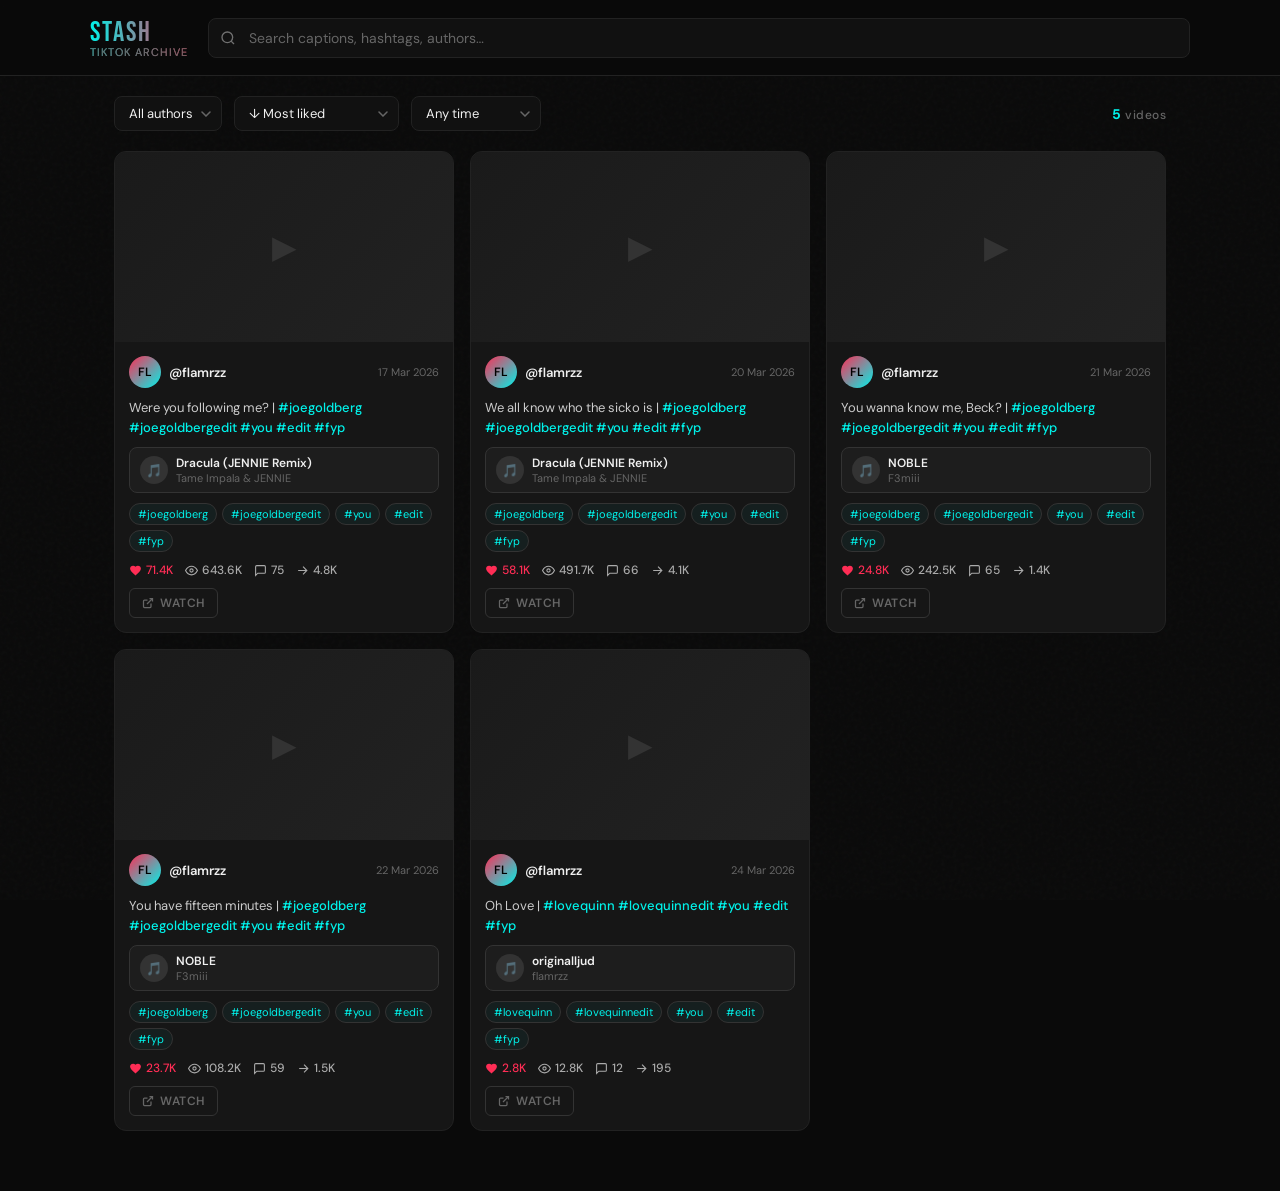
==== ui/search.html @ a766b9f7 "Update search.html" ====
<!DOCTYPE html>
<html lang="en">
<head>
<meta charset="UTF-8">
<meta name="viewport" content="width=device-width, initial-scale=1.0">
<title>TikTok Stash</title>
<link rel="preconnect" href="https://fonts.googleapis.com">
<link href="https://fonts.googleapis.com/css2?family=Bebas+Neue&family=DM+Sans:wght@300;400;500;600&display=swap" rel="stylesheet">
<style>
:root {
  --bg: #0a0a0a;
  --surface: #111111;
  --card: #161616;
  --border: #222222;
  --pink: #ff2d55;
  --cyan: #00f2ea;
  --text: #f0f0f0;
  --muted: #666;
  --dim: #333;
}

* { box-sizing: border-box; margin: 0; padding: 0; }

body {
  background: var(--bg);
  color: var(--text);
  font-family: 'DM Sans', sans-serif;
  min-height: 100vh;
  overflow-x: hidden;
}

body::before {
  content: '';
  position: fixed;
  inset: 0;
  background-image: url("data:image/svg+xml,%3Csvg viewBox='0 0 256 256' xmlns='http://www.w3.org/2000/svg'%3E%3Cfilter id='noise'%3E%3CfeTurbulence type='fractalNoise' baseFrequency='0.9' numOctaves='4' stitchTiles='stitch'/%3E%3C/filter%3E%3Crect width='100%25' height='100%25' filter='url(%23noise)' opacity='0.04'/%3E%3C/svg%3E");
  pointer-events: none;
  z-index: 0;
  opacity: 0.6;
}

.header {
  position: sticky;
  top: 0;
  z-index: 100;
  background: rgba(10,10,10,0.92);
  backdrop-filter: blur(16px);
  border-bottom: 1px solid var(--border);
  padding: 16px 24px;
}

.header-inner {
  max-width: 1100px;
  margin: 0 auto;
  display: flex;
  align-items: center;
  gap: 20px;
  flex-wrap: wrap;
}

.logo {
  font-family: 'Bebas Neue', sans-serif;
  font-size: 28px;
  letter-spacing: 2px;
  background: linear-gradient(90deg, var(--cyan), var(--pink));
  -webkit-background-clip: text;
  -webkit-text-fill-color: transparent;
  background-clip: text;
  flex-shrink: 0;
  user-select: none;
}

.logo span {
  color: var(--muted);
  font-family: 'DM Sans', sans-serif;
  font-size: 11px;
  font-weight: 400;
  letter-spacing: 1px;
  -webkit-text-fill-color: var(--muted);
  display: block;
  margin-top: -4px;
  text-transform: uppercase;
}

.search-bar {
  flex: 1;
  min-width: 200px;
  position: relative;
}

.search-bar input {
  width: 100%;
  background: var(--surface);
  border: 1px solid var(--border);
  border-radius: 8px;
  padding: 10px 16px 10px 40px;
  color: var(--text);
  font-family: 'DM Sans', sans-serif;
  font-size: 14px;
  outline: none;
  transition: border-color 0.2s;
}

.search-bar input:focus { border-color: var(--pink); }
.search-bar input::placeholder { color: var(--muted); }

.search-bar svg {
  position: absolute;
  left: 12px;
  top: 50%;
  transform: translateY(-50%);
  opacity: 0.4;
  pointer-events: none;
}

.controls {
  max-width: 1100px;
  margin: 20px auto;
  padding: 0 24px;
  display: flex;
  gap: 12px;
  flex-wrap: wrap;
  align-items: center;
  position: relative;
  z-index: 1;
}

select {
  background: var(--surface);
  border: 1px solid var(--border);
  border-radius: 8px;
  padding: 8px 28px 8px 14px;
  color: var(--text);
  font-family: 'DM Sans', sans-serif;
  font-size: 13px;
  outline: none;
  cursor: pointer;
  transition: border-color 0.2s;
  appearance: none;
  background-image: url("data:image/svg+xml,%3Csvg xmlns='http://www.w3.org/2000/svg' width='10' height='6' viewBox='0 0 10 6'%3E%3Cpath d='M1 1l4 4 4-4' stroke='%23666' stroke-width='1.5' fill='none' stroke-linecap='round'/%3E%3C/svg%3E");
  background-repeat: no-repeat;
  background-position: right 10px center;
}

select:focus { border-color: var(--cyan); }

.results-meta {
  margin-left: auto;
  font-size: 12px;
  color: var(--muted);
  font-weight: 500;
  letter-spacing: 0.5px;
}

.results-meta strong {
  color: var(--cyan);
  font-size: 14px;
}

.grid {
  max-width: 1100px;
  margin: 0 auto;
  padding: 0 24px 60px;
  display: grid;
  grid-template-columns: repeat(auto-fill, minmax(300px, 1fr));
  gap: 16px;
  position: relative;
  z-index: 1;
}

.card {
  background: var(--card);
  border: 1px solid var(--border);
  border-radius: 12px;
  overflow: hidden;
  display: flex;
  flex-direction: column;
  transition: border-color 0.2s, transform 0.2s;
  animation: fadeUp 0.3s ease both;
  position: relative;
}

.card::before {
  content: '';
  position: absolute;
  top: 0; left: 0; right: 0;
  height: 2px;
  background: linear-gradient(90deg, var(--pink), var(--cyan));
  opacity: 0;
  transition: opacity 0.2s;
  z-index: 2;
}

.card:hover { border-color: #333; transform: translateY(-2px); }
.card:hover::before { opacity: 1; }

@keyframes fadeUp {
  from { opacity: 0; transform: translateY(12px); }
  to   { opacity: 1; transform: translateY(0); }
}

.card-thumb {
  width: 100%;
  aspect-ratio: 16/9;
  object-fit: cover;
  background: #1a1a1a;
  display: block;
}

.card-thumb-placeholder {
  width: 100%;
  aspect-ratio: 16/9;
  background: linear-gradient(135deg, #1a1a1a, #222);
  display: flex;
  align-items: center;
  justify-content: center;
  font-size: 32px;
  color: var(--dim);
}

.card-body {
  padding: 14px;
  display: flex;
  flex-direction: column;
  gap: 10px;
  flex: 1;
}

.card-author {
  display: flex;
  align-items: center;
  gap: 8px;
}

.avatar-img {
  width: 32px;
  height: 32px;
  border-radius: 50%;
  object-fit: cover;
  flex-shrink: 0;
  border: 1px solid var(--border);
  background: #222;
}

.avatar-initials {
  width: 32px;
  height: 32px;
  border-radius: 50%;
  background: linear-gradient(135deg, var(--pink), var(--cyan));
  display: flex;
  align-items: center;
  justify-content: center;
  font-size: 12px;
  font-weight: 600;
  color: #000;
  flex-shrink: 0;
}

.author-name {
  font-size: 13px;
  font-weight: 600;
  color: var(--text);
  flex: 1;
  min-width: 0;
  white-space: nowrap;
  overflow: hidden;
  text-overflow: ellipsis;
}

.author-name a { color: inherit; text-decoration: none; }
.author-name a:hover { color: var(--cyan); }

.card-date {
  font-size: 11px;
  color: var(--muted);
  flex-shrink: 0;
}

.card-caption {
  font-size: 13px;
  color: #ccc;
  line-height: 1.5;
  display: -webkit-box;
  -webkit-line-clamp: 3;
  -webkit-box-orient: vertical;
  overflow: hidden;
}

.card-caption .hashtag { color: var(--cyan); font-weight: 500; }
.card-caption .mention { color: var(--pink); font-weight: 500; }

.music-row {
  display: flex;
  align-items: center;
  gap: 8px;
  background: rgba(255,255,255,0.03);
  border: 1px solid var(--dim);
  border-radius: 8px;
  padding: 7px 10px;
}

.music-cover {
  width: 28px;
  height: 28px;
  border-radius: 50%;
  object-fit: cover;
  flex-shrink: 0;
  border: 1px solid var(--dim);
  background: #222;
  animation: spin-slow 6s linear infinite;
}

@keyframes spin-slow { to { transform: rotate(360deg); } }

.music-cover-placeholder {
  width: 28px;
  height: 28px;
  border-radius: 50%;
  background: var(--dim);
  display: flex;
  align-items: center;
  justify-content: center;
  font-size: 13px;
  flex-shrink: 0;
}

.music-text { min-width: 0; flex: 1; }

.music-title {
  font-size: 12px;
  font-weight: 600;
  color: var(--text);
  white-space: nowrap;
  overflow: hidden;
  text-overflow: ellipsis;
}

.music-title a { color: inherit; text-decoration: none; }
.music-title a:hover { color: var(--cyan); }

.music-artist {
  font-size: 11px;
  color: var(--muted);
  white-space: nowrap;
  overflow: hidden;
  text-overflow: ellipsis;
}

.chips { display: flex; flex-wrap: wrap; gap: 5px; }

.chip {
  font-size: 11px;
  border: 1px solid var(--dim);
  border-radius: 999px;
  padding: 3px 8px;
  color: var(--cyan);
  background: rgba(0,242,234,0.04);
}

.stats { display: flex; gap: 12px; flex-wrap: wrap; }

.stat {
  display: flex;
  align-items: center;
  gap: 4px;
  font-size: 12px;
  font-weight: 500;
  color: var(--muted);
}

.stat svg { flex-shrink: 0; }
.stat.likes { color: var(--pink); }
.stat.views { color: #aaa; }
.stat.comments { color: #aaa; }
.stat.shares { color: #aaa; }

.card-link {
  display: inline-flex;
  align-items: center;
  gap: 6px;
  font-size: 12px;
  font-weight: 600;
  color: var(--muted);
  text-decoration: none;
  letter-spacing: 0.5px;
  text-transform: uppercase;
  border: 1px solid var(--dim);
  padding: 6px 12px;
  border-radius: 6px;
  transition: all 0.2s;
  align-self: flex-start;
}

.card-link:hover {
  color: var(--pink);
  border-color: var(--pink);
  background: rgba(255,45,85,0.06);
}

.empty {
  grid-column: 1/-1;
  text-align: center;
  padding: 80px 20px;
  color: var(--muted);
}

.empty .icon { font-size: 48px; margin-bottom: 16px; }
.empty h3 { font-size: 18px; font-weight: 500; margin-bottom: 6px; color: #555; }
.empty p { font-size: 13px; }

.loading { grid-column: 1/-1; text-align: center; padding: 80px 20px; }

.spinner {
  width: 36px; height: 36px;
  border: 2px solid var(--border);
  border-top-color: var(--pink);
  border-radius: 50%;
  animation: spin 0.8s linear infinite;
  margin: 0 auto 16px;
}

@keyframes spin { to { transform: rotate(360deg); } }

.error-banner {
  max-width: 1100px;
  margin: 20px auto;
  padding: 0 24px;
  position: relative;
  z-index: 1;
}

.error-box {
  background: rgba(255,45,85,0.08);
  border: 1px solid rgba(255,45,85,0.25);
  border-radius: 10px;
  padding: 16px 20px;
  font-size: 13px;
  color: #ff7096;
  line-height: 1.6;
}

.error-box code {
  background: rgba(255,255,255,0.06);
  padding: 2px 6px;
  border-radius: 4px;
  font-family: monospace;
  font-size: 12px;
}
</style>
</head>
<body>

<header class="header">
  <div class="header-inner">
    <div class="logo">
      STASH
      <span>TikTok Archive</span>
    </div>
    <div class="search-bar">
      <svg width="16" height="16" fill="none" stroke="white" stroke-width="2" viewBox="0 0 24 24">
        <circle cx="11" cy="11" r="8"/><path d="M21 21l-4.35-4.35"/>
      </svg>
      <input type="text" id="searchInput" placeholder="Search captions, hashtags, authors…" autocomplete="off">
    </div>
  </div>
</header>

<div class="controls">
  <select id="authorFilter">
    <option value="">All authors</option>
  </select>
  <select id="sortSelect">
    <option value="likes">↓ Most liked</option>
    <option value="views">↓ Most viewed</option>
    <option value="comments">↓ Most commented</option>
    <option value="shares">↓ Most shared</option>
    <option value="date_desc">↓ Newest first</option>
    <option value="date_asc">↑ Oldest first</option>
  </select>
  <select id="dateFilter">
    <option value="">Any time</option>
    <option value="7">Last 7 days</option>
    <option value="30">Last 30 days</option>
    <option value="90">Last 3 months</option>
    <option value="365">Last year</option>
  </select>
  <div class="results-meta" id="resultsMeta"></div>
</div>

<div id="errorBanner" class="error-banner" style="display:none">
  <div class="error-box" id="errorBox"></div>
</div>

<div class="grid" id="grid">
  <div class="loading">
    <div class="spinner"></div>
    <div style="color:var(--muted);font-size:13px;">Loading archive…</div>
  </div>
</div>

<script>
let allItems = [];

function esc(s) {
  return String(s ?? '')
    .replace(/&/g,'&amp;').replace(/</g,'&lt;')
    .replace(/>/g,'&gt;').replace(/"/g,'&quot;').replace(/'/g,'&#39;');
}

function escRe(s) {
  return String(s ?? '').replace(/[.*+?^${}()|[\]\\]/g,'\\$&');
}

function fmt(n) {
  n = Number(n);
  if (!n || isNaN(n)) return '0';
  if (n >= 1_000_000) return (n/1_000_000).toFixed(1)+'M';
  if (n >= 1_000)     return (n/1_000).toFixed(1)+'K';
  return String(n);
}

function initials(name) {
  return String(name ?? '?').slice(0,2).toUpperCase();
}

function fmtDate(iso) {
  if (!iso) return '';
  try { return new Date(iso).toLocaleDateString('en-GB',{day:'numeric',month:'short',year:'numeric'}); }
  catch { return ''; }
}

function styleCaption(text, query) {
  if (!text) return '';
  let s = esc(text);
  s = s.replace(/#(\w+)/g,'<span class="hashtag">#$1</span>');
  s = s.replace(/@(\w+)/g,'<span class="mention">@$1</span>');
  if (query) {
    const re = new RegExp(`(${escRe(query)})`,'gi');
    s = s.replace(re,'<mark style="background:rgba(255,45,85,0.3);color:#fff;border-radius:2px;padding:0 1px">$1</mark>');
  }
  return s;
}

function renderCard(item, query) {
  /* — read all fields from search_index.json — */
  const author        = item.author        || 'Unknown';
  const authorProfile = item.author_profile || ('https://tiktok.com/@' + encodeURIComponent(author));
  const authorAvatar  = item.author_avatar  || '';
  const caption       = item.caption        || '';
  const url           = item.url            || '#';
  const dateStr       = fmtDate(item.created_at);

  const likes    = Number(item.likes)    || 0;
  const views    = Number(item.views)    || 0;
  const comments = Number(item.comments) || 0;
  const shares   = Number(item.shares)   || 0;

  const musicName   = item.music_name   || '';
  const musicAuthor = item.music_author || '';
  const musicUrl    = item.music_url    || '';
  const musicCover  = item.music_cover  || '';
  const videoCover  = item.video_cover_url || '';

  const hashtags = Array.isArray(item.hashtags) ? item.hashtags : [];

  /* thumbnail */
  const thumbHtml = videoCover
    ? `<img class="card-thumb" src="${esc(videoCover)}" alt="" loading="lazy"
           onerror="this.style.display='none';this.nextElementSibling.style.display='flex'">`
    : '';
  const placeholderStyle = videoCover ? 'display:none' : 'display:flex';
  const thumbPlaceholder = `<div class="card-thumb-placeholder" style="${placeholderStyle}">▶</div>`;

  /* avatar */
  const avatarHtml = authorAvatar
    ? `<img class="avatar-img" src="${esc(authorAvatar)}" alt="${esc(author)}" loading="lazy"
           onerror="this.style.display='none';this.insertAdjacentHTML('afterend','<div class=\\'avatar-initials\\'>${esc(initials(author))}</div>')">`
    : `<div class="avatar-initials">${esc(initials(author))}</div>`;

  /* music */
  let musicHtml = '';
  if (musicName || musicAuthor) {
    const coverHtml = musicCover
      ? `<img class="music-cover" src="${esc(musicCover)}" alt="" loading="lazy"
             onerror="this.outerHTML='<div class=\\'music-cover-placeholder\\'>🎵</div>'">`
      : `<div class="music-cover-placeholder">🎵</div>`;
    const titleHtml = musicUrl
      ? `<a href="${esc(musicUrl)}" target="_blank" rel="noopener">${esc(musicName||'Sound')}</a>`
      : esc(musicName || 'Sound');
    musicHtml = `
      <div class="music-row">
        ${coverHtml}
        <div class="music-text">
          <div class="music-title">${titleHtml}</div>
          <div class="music-artist">${esc(musicAuthor)}</div>
        </div>
      </div>`;
  }

  /* chips */
  const chipsHtml = hashtags.length
    ? `<div class="chips">${hashtags.map(t=>`<span class="chip">#${esc(String(t).replace(/^#/,''))}</span>`).join('')}</div>`
    : '';

  /* watch */
  const watchHtml = url !== '#'
    ? `<a class="card-link" href="${esc(url)}" target="_blank" rel="noopener">
        <svg width="12" height="12" viewBox="0 0 24 24" fill="none" stroke="currentColor" stroke-width="2.5">
          <path d="M18 13v6a2 2 0 01-2 2H5a2 2 0 01-2-2V8a2 2 0 012-2h6"/>
          <polyline points="15 3 21 3 21 9"/><line x1="10" y1="14" x2="21" y2="3"/>
        </svg>Watch</a>`
    : '';

  return `
<div class="card">
  ${thumbHtml}${thumbPlaceholder}
  <div class="card-body">
    <div class="card-author">
      ${avatarHtml}
      <div class="author-name">
        <a href="${esc(authorProfile)}" target="_blank" rel="noopener">@${esc(author)}</a>
      </div>
      <div class="card-date">${dateStr}</div>
    </div>
    <div class="card-caption">${styleCaption(caption, query)}</div>
    ${musicHtml}
    ${chipsHtml}
    <div class="stats">
      <div class="stat likes">
        <svg width="13" height="13" viewBox="0 0 24 24" fill="currentColor">
          <path d="M12 21.35l-1.45-1.32C5.4 15.36 2 12.28 2 8.5 2 5.42 4.42 3 7.5 3c1.74 0 3.41.81 4.5 2.09C13.09 3.81 14.76 3 16.5 3 19.58 3 22 5.42 22 8.5c0 3.78-3.4 6.86-8.55 11.54L12 21.35z"/>
        </svg>${fmt(likes)}
      </div>
      <div class="stat views">
        <svg width="13" height="13" viewBox="0 0 24 24" fill="none" stroke="currentColor" stroke-width="2">
          <path d="M1 12s4-8 11-8 11 8 11 8-4 8-11 8-11-8-11-8z"/><circle cx="12" cy="12" r="3"/>
        </svg>${fmt(views)}
      </div>
      <div class="stat comments">
        <svg width="13" height="13" viewBox="0 0 24 24" fill="none" stroke="currentColor" stroke-width="2">
          <path d="M21 15a2 2 0 01-2 2H7l-4 4V5a2 2 0 012-2h14a2 2 0 012 2z"/>
        </svg>${fmt(comments)}
      </div>
      <div class="stat shares">
        <svg width="13" height="13" viewBox="0 0 24 24" fill="none" stroke="currentColor" stroke-width="2">
          <path d="M4 12h16"/><path d="M13 5l7 7-7 7"/>
        </svg>${fmt(shares)}
      </div>
    </div>
    ${watchHtml}
  </div>
</div>`;
}

function render() {
  const query  = document.getElementById('searchInput').value.trim().toLowerCase();
  const author = document.getElementById('authorFilter').value;
  const sort   = document.getElementById('sortSelect').value;
  const days   = parseInt(document.getElementById('dateFilter').value) || 0;

  let items = [...allItems];
  if (query)  items = items.filter(i => (i.search_text||'').includes(query));
  if (author) items = items.filter(i => i.author === author);
  if (days) {
    const cutoff = Date.now() - days * 86400000;
    items = items.filter(i => i.created_at && new Date(i.created_at).getTime() >= cutoff);
  }

  items.sort((a,b) => {
    if (sort === 'date_desc') return new Date(b.created_at||0) - new Date(a.created_at||0);
    if (sort === 'date_asc')  return new Date(a.created_at||0) - new Date(b.created_at||0);
    return (Number(b[sort])||0) - (Number(a[sort])||0);
  });

  document.getElementById('resultsMeta').innerHTML =
    `<strong>${items.length}</strong> video${items.length!==1?'s':''}`;

  const grid = document.getElementById('grid');
  if (!items.length) {
    grid.innerHTML = `<div class="empty"><div class="icon">🔍</div><h3>No results</h3><p>Try a different search or filter</p></div>`;
    return;
  }
  grid.innerHTML = items.map((item,i) =>
    renderCard(item,query).replace('class="card"',
      `class="card" style="animation-delay:${Math.min(i*30,300)}ms"`)
  ).join('');
}

function populateAuthors() {
  const authors = [...new Set(allItems.map(i=>i.author).filter(Boolean))].sort();
  const sel = document.getElementById('authorFilter');
  authors.forEach(a => {
    const o = document.createElement('option');
    o.value = a; o.textContent = '@'+a; sel.appendChild(o);
  });
}

async function loadData() {
  try {
    const res = await fetch('../archive/search/search_index.json');
    if (!res.ok) throw new Error(`HTTP ${res.status}`);
    const data = await res.json();
    if (!Array.isArray(data)) throw new Error('Not an array');
    allItems = data;
    populateAuthors();
    render();
  } catch(err) {
    document.getElementById('errorBanner').style.display = 'block';
    document.getElementById('errorBox').innerHTML =
      `<strong>⚠ Could not load archive</strong><br><br>${esc(err.message)}<br><br>
       Make sure <code>archive/search/search_index.json</code> is committed to the repo.`;
    document.getElementById('grid').innerHTML = '';
  }
}

document.getElementById('searchInput').addEventListener('input', render);
document.getElementById('authorFilter').addEventListener('change', render);
document.getElementById('sortSelect').addEventListener('change', render);
document.getElementById('dateFilter').addEventListener('change', render);

loadData();
</script>
</body>
</html>
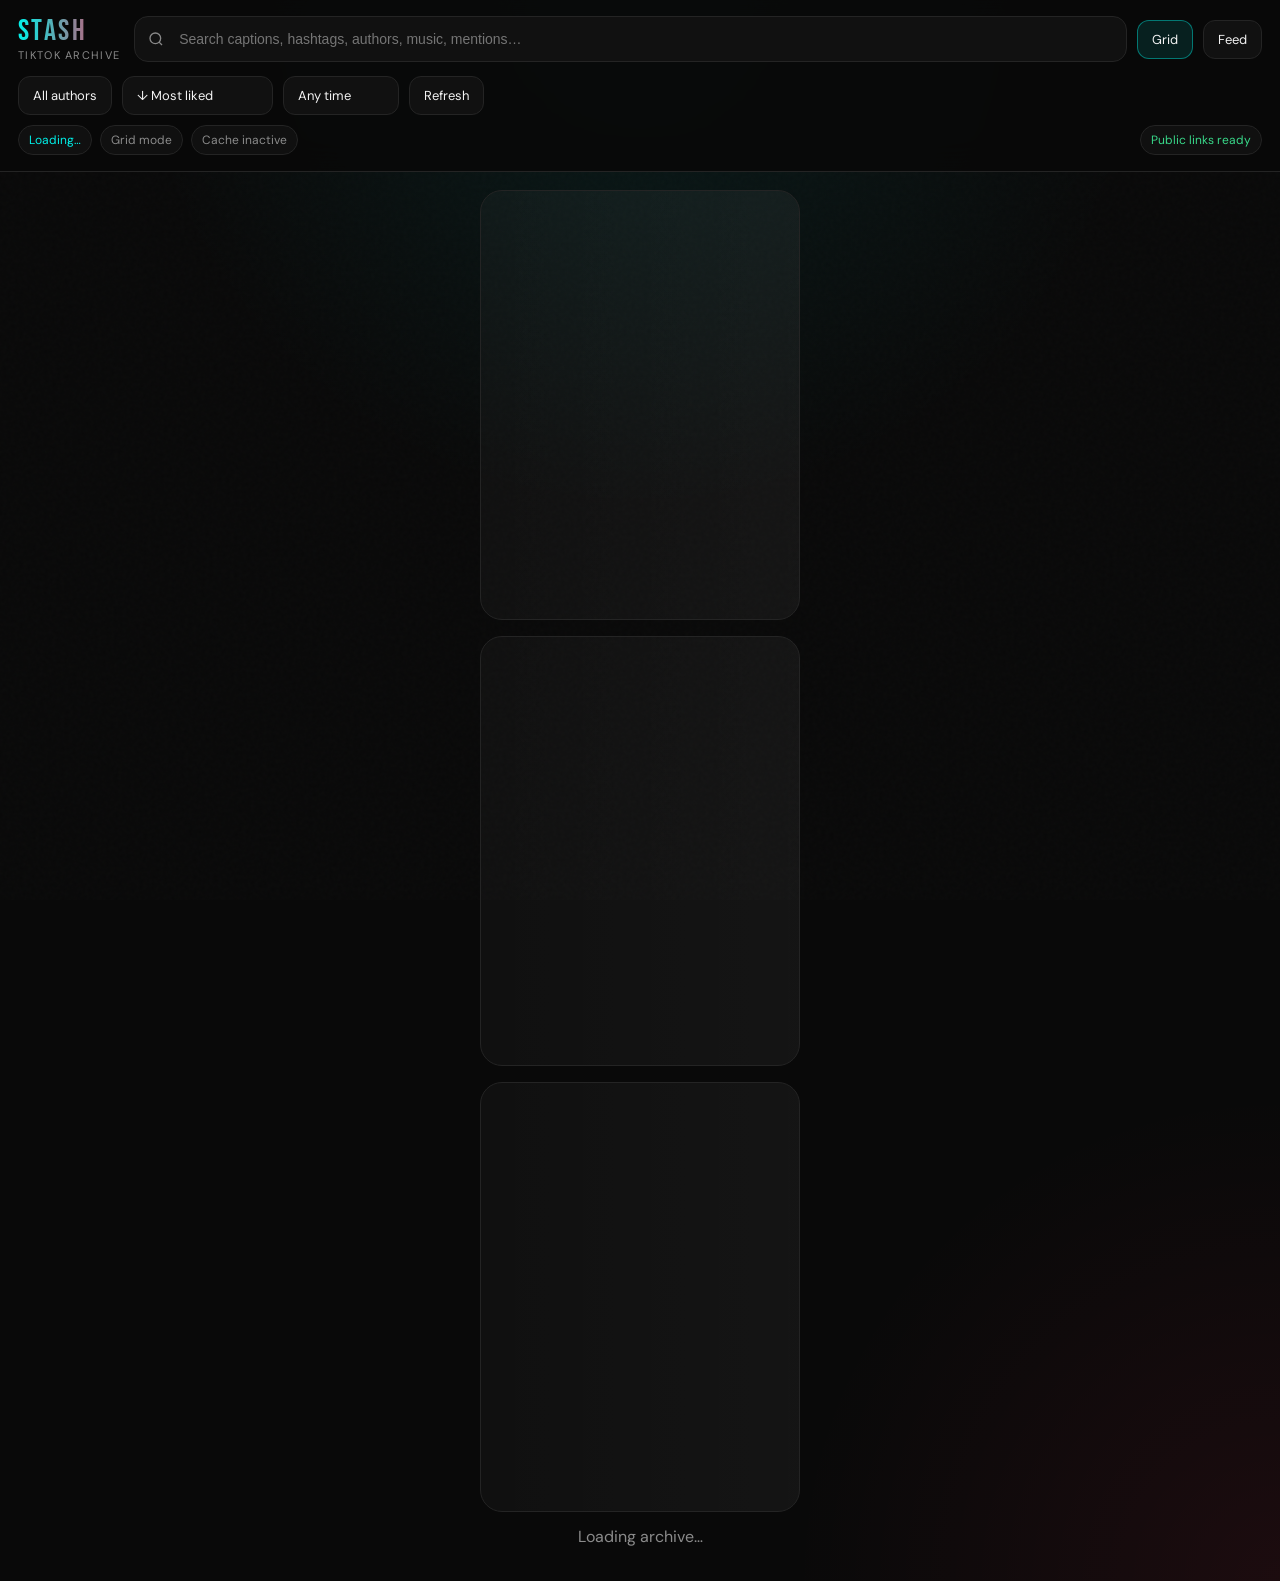
==== commit cfbca8bc: "Update search.html" ====
--- a/ui/search.html
+++ b/ui/search.html
@@ -5,720 +5,823 @@
 <meta name="viewport" content="width=device-width, initial-scale=1.0">
 <title>TikTok Stash</title>
 <link rel="preconnect" href="https://fonts.googleapis.com">
-<link href="https://fonts.googleapis.com/css2?family=Bebas+Neue&family=DM+Sans:wght@300;400;500;600&display=swap" rel="stylesheet">
+<link href="https://fonts.googleapis.com/css2?family=Bebas+Neue&family=DM+Sans:wght@300;400;500;600;700&display=swap" rel="stylesheet">
 <style>
-:root {
-  --bg: #0a0a0a;
-  --surface: #111111;
-  --card: #161616;
-  --border: #222222;
-  --pink: #ff2d55;
-  --cyan: #00f2ea;
-  --text: #f0f0f0;
-  --muted: #666;
-  --dim: #333;
-}
-
-* { box-sizing: border-box; margin: 0; padding: 0; }
-
-body {
-  background: var(--bg);
-  color: var(--text);
-  font-family: 'DM Sans', sans-serif;
-  min-height: 100vh;
-  overflow-x: hidden;
-}
-
-body::before {
-  content: '';
-  position: fixed;
-  inset: 0;
-  background-image: url("data:image/svg+xml,%3Csvg viewBox='0 0 256 256' xmlns='http://www.w3.org/2000/svg'%3E%3Cfilter id='noise'%3E%3CfeTurbulence type='fractalNoise' baseFrequency='0.9' numOctaves='4' stitchTiles='stitch'/%3E%3C/filter%3E%3Crect width='100%25' height='100%25' filter='url(%23noise)' opacity='0.04'/%3E%3C/svg%3E");
-  pointer-events: none;
-  z-index: 0;
-  opacity: 0.6;
-}
-
-.header {
-  position: sticky;
-  top: 0;
-  z-index: 100;
-  background: rgba(10,10,10,0.92);
-  backdrop-filter: blur(16px);
-  border-bottom: 1px solid var(--border);
-  padding: 16px 24px;
-}
-
-.header-inner {
-  max-width: 1100px;
-  margin: 0 auto;
-  display: flex;
-  align-items: center;
-  gap: 20px;
-  flex-wrap: wrap;
-}
-
-.logo {
-  font-family: 'Bebas Neue', sans-serif;
-  font-size: 28px;
-  letter-spacing: 2px;
-  background: linear-gradient(90deg, var(--cyan), var(--pink));
-  -webkit-background-clip: text;
-  -webkit-text-fill-color: transparent;
-  background-clip: text;
-  flex-shrink: 0;
-  user-select: none;
-}
-
-.logo span {
-  color: var(--muted);
-  font-family: 'DM Sans', sans-serif;
-  font-size: 11px;
-  font-weight: 400;
-  letter-spacing: 1px;
-  -webkit-text-fill-color: var(--muted);
-  display: block;
-  margin-top: -4px;
-  text-transform: uppercase;
-}
-
-.search-bar {
-  flex: 1;
-  min-width: 200px;
-  position: relative;
-}
-
-.search-bar input {
-  width: 100%;
-  background: var(--surface);
-  border: 1px solid var(--border);
-  border-radius: 8px;
-  padding: 10px 16px 10px 40px;
-  color: var(--text);
-  font-family: 'DM Sans', sans-serif;
-  font-size: 14px;
-  outline: none;
-  transition: border-color 0.2s;
-}
-
-.search-bar input:focus { border-color: var(--pink); }
-.search-bar input::placeholder { color: var(--muted); }
-
-.search-bar svg {
-  position: absolute;
-  left: 12px;
-  top: 50%;
-  transform: translateY(-50%);
-  opacity: 0.4;
-  pointer-events: none;
-}
-
-.controls {
-  max-width: 1100px;
-  margin: 20px auto;
-  padding: 0 24px;
-  display: flex;
-  gap: 12px;
-  flex-wrap: wrap;
-  align-items: center;
-  position: relative;
-  z-index: 1;
-}
-
-select {
-  background: var(--surface);
-  border: 1px solid var(--border);
-  border-radius: 8px;
-  padding: 8px 28px 8px 14px;
-  color: var(--text);
-  font-family: 'DM Sans', sans-serif;
-  font-size: 13px;
-  outline: none;
-  cursor: pointer;
-  transition: border-color 0.2s;
-  appearance: none;
-  background-image: url("data:image/svg+xml,%3Csvg xmlns='http://www.w3.org/2000/svg' width='10' height='6' viewBox='0 0 10 6'%3E%3Cpath d='M1 1l4 4 4-4' stroke='%23666' stroke-width='1.5' fill='none' stroke-linecap='round'/%3E%3C/svg%3E");
-  background-repeat: no-repeat;
-  background-position: right 10px center;
-}
-
-select:focus { border-color: var(--cyan); }
-
-.results-meta {
-  margin-left: auto;
-  font-size: 12px;
-  color: var(--muted);
-  font-weight: 500;
-  letter-spacing: 0.5px;
-}
-
-.results-meta strong {
-  color: var(--cyan);
-  font-size: 14px;
-}
-
-.grid {
-  max-width: 1100px;
-  margin: 0 auto;
-  padding: 0 24px 60px;
-  display: grid;
-  grid-template-columns: repeat(auto-fill, minmax(300px, 1fr));
-  gap: 16px;
-  position: relative;
-  z-index: 1;
-}
-
-.card {
-  background: var(--card);
-  border: 1px solid var(--border);
-  border-radius: 12px;
-  overflow: hidden;
-  display: flex;
-  flex-direction: column;
-  transition: border-color 0.2s, transform 0.2s;
-  animation: fadeUp 0.3s ease both;
-  position: relative;
-}
-
-.card::before {
-  content: '';
-  position: absolute;
-  top: 0; left: 0; right: 0;
-  height: 2px;
-  background: linear-gradient(90deg, var(--pink), var(--cyan));
-  opacity: 0;
-  transition: opacity 0.2s;
-  z-index: 2;
-}
-
-.card:hover { border-color: #333; transform: translateY(-2px); }
-.card:hover::before { opacity: 1; }
-
-@keyframes fadeUp {
-  from { opacity: 0; transform: translateY(12px); }
-  to   { opacity: 1; transform: translateY(0); }
-}
-
-.card-thumb {
-  width: 100%;
-  aspect-ratio: 16/9;
-  object-fit: cover;
-  background: #1a1a1a;
-  display: block;
-}
-
-.card-thumb-placeholder {
-  width: 100%;
-  aspect-ratio: 16/9;
-  background: linear-gradient(135deg, #1a1a1a, #222);
-  display: flex;
-  align-items: center;
-  justify-content: center;
-  font-size: 32px;
-  color: var(--dim);
-}
-
-.card-body {
-  padding: 14px;
-  display: flex;
-  flex-direction: column;
-  gap: 10px;
-  flex: 1;
-}
-
-.card-author {
-  display: flex;
-  align-items: center;
-  gap: 8px;
-}
-
-.avatar-img {
-  width: 32px;
-  height: 32px;
-  border-radius: 50%;
-  object-fit: cover;
-  flex-shrink: 0;
-  border: 1px solid var(--border);
-  background: #222;
-}
-
-.avatar-initials {
-  width: 32px;
-  height: 32px;
-  border-radius: 50%;
-  background: linear-gradient(135deg, var(--pink), var(--cyan));
-  display: flex;
-  align-items: center;
-  justify-content: center;
-  font-size: 12px;
-  font-weight: 600;
-  color: #000;
-  flex-shrink: 0;
-}
-
-.author-name {
-  font-size: 13px;
-  font-weight: 600;
-  color: var(--text);
-  flex: 1;
-  min-width: 0;
-  white-space: nowrap;
-  overflow: hidden;
-  text-overflow: ellipsis;
-}
-
-.author-name a { color: inherit; text-decoration: none; }
-.author-name a:hover { color: var(--cyan); }
-
-.card-date {
-  font-size: 11px;
-  color: var(--muted);
-  flex-shrink: 0;
-}
-
-.card-caption {
-  font-size: 13px;
-  color: #ccc;
-  line-height: 1.5;
-  display: -webkit-box;
-  -webkit-line-clamp: 3;
-  -webkit-box-orient: vertical;
-  overflow: hidden;
-}
-
-.card-caption .hashtag { color: var(--cyan); font-weight: 500; }
-.card-caption .mention { color: var(--pink); font-weight: 500; }
-
-.music-row {
-  display: flex;
-  align-items: center;
-  gap: 8px;
-  background: rgba(255,255,255,0.03);
-  border: 1px solid var(--dim);
-  border-radius: 8px;
-  padding: 7px 10px;
-}
-
-.music-cover {
-  width: 28px;
-  height: 28px;
-  border-radius: 50%;
-  object-fit: cover;
-  flex-shrink: 0;
-  border: 1px solid var(--dim);
-  background: #222;
-  animation: spin-slow 6s linear infinite;
-}
-
-@keyframes spin-slow { to { transform: rotate(360deg); } }
-
-.music-cover-placeholder {
-  width: 28px;
-  height: 28px;
-  border-radius: 50%;
-  background: var(--dim);
-  display: flex;
-  align-items: center;
-  justify-content: center;
-  font-size: 13px;
-  flex-shrink: 0;
-}
-
-.music-text { min-width: 0; flex: 1; }
-
-.music-title {
-  font-size: 12px;
-  font-weight: 600;
-  color: var(--text);
-  white-space: nowrap;
-  overflow: hidden;
-  text-overflow: ellipsis;
-}
-
-.music-title a { color: inherit; text-decoration: none; }
-.music-title a:hover { color: var(--cyan); }
-
-.music-artist {
-  font-size: 11px;
-  color: var(--muted);
-  white-space: nowrap;
-  overflow: hidden;
-  text-overflow: ellipsis;
-}
-
-.chips { display: flex; flex-wrap: wrap; gap: 5px; }
-
-.chip {
-  font-size: 11px;
-  border: 1px solid var(--dim);
-  border-radius: 999px;
-  padding: 3px 8px;
-  color: var(--cyan);
-  background: rgba(0,242,234,0.04);
-}
-
-.stats { display: flex; gap: 12px; flex-wrap: wrap; }
-
-.stat {
-  display: flex;
-  align-items: center;
-  gap: 4px;
-  font-size: 12px;
-  font-weight: 500;
-  color: var(--muted);
-}
-
-.stat svg { flex-shrink: 0; }
-.stat.likes { color: var(--pink); }
-.stat.views { color: #aaa; }
-.stat.comments { color: #aaa; }
-.stat.shares { color: #aaa; }
-
-.card-link {
-  display: inline-flex;
-  align-items: center;
-  gap: 6px;
-  font-size: 12px;
-  font-weight: 600;
-  color: var(--muted);
-  text-decoration: none;
-  letter-spacing: 0.5px;
-  text-transform: uppercase;
-  border: 1px solid var(--dim);
-  padding: 6px 12px;
-  border-radius: 6px;
-  transition: all 0.2s;
-  align-self: flex-start;
-}
-
-.card-link:hover {
-  color: var(--pink);
-  border-color: var(--pink);
-  background: rgba(255,45,85,0.06);
-}
-
-.empty {
-  grid-column: 1/-1;
-  text-align: center;
-  padding: 80px 20px;
-  color: var(--muted);
-}
-
-.empty .icon { font-size: 48px; margin-bottom: 16px; }
-.empty h3 { font-size: 18px; font-weight: 500; margin-bottom: 6px; color: #555; }
-.empty p { font-size: 13px; }
-
-.loading { grid-column: 1/-1; text-align: center; padding: 80px 20px; }
-
-.spinner {
-  width: 36px; height: 36px;
-  border: 2px solid var(--border);
-  border-top-color: var(--pink);
-  border-radius: 50%;
-  animation: spin 0.8s linear infinite;
-  margin: 0 auto 16px;
-}
-
-@keyframes spin { to { transform: rotate(360deg); } }
-
-.error-banner {
-  max-width: 1100px;
-  margin: 20px auto;
-  padding: 0 24px;
-  position: relative;
-  z-index: 1;
-}
-
-.error-box {
-  background: rgba(255,45,85,0.08);
-  border: 1px solid rgba(255,45,85,0.25);
-  border-radius: 10px;
-  padding: 16px 20px;
-  font-size: 13px;
-  color: #ff7096;
-  line-height: 1.6;
-}
-
-.error-box code {
-  background: rgba(255,255,255,0.06);
-  padding: 2px 6px;
-  border-radius: 4px;
-  font-family: monospace;
-  font-size: 12px;
-}
+  :root {
+    --bg: #090909;
+    --surface: #111111;
+    --surface-2: #151515;
+    --card: #161616;
+    --border: #242424;
+    --border-2: #2e2e2e;
+    --pink: #ff2d55;
+    --cyan: #00f2ea;
+    --text: #f3f3f3;
+    --muted: #8b8b8b;
+    --soft: #b7b7b7;
+    --good: #39d98a;
+    --warn: #ffcc00;
+  }
+
+  * { box-sizing: border-box; }
+  html, body { margin: 0; padding: 0; }
+  body {
+    background:
+      radial-gradient(circle at top, rgba(0,242,234,0.08), transparent 30%),
+      radial-gradient(circle at bottom right, rgba(255,45,85,0.08), transparent 24%),
+      var(--bg);
+    color: var(--text);
+    font-family: 'DM Sans', sans-serif;
+    min-height: 100vh;
+    overflow-x: hidden;
+  }
+
+  body::before {
+    content: '';
+    position: fixed;
+    inset: 0;
+    pointer-events: none;
+    background-image: url("data:image/svg+xml,%3Csvg viewBox='0 0 256 256' xmlns='http://www.w3.org/2000/svg'%3E%3Cfilter id='noise'%3E%3CfeTurbulence type='fractalNoise' baseFrequency='0.85' numOctaves='4' stitchTiles='stitch'/%3E%3C/filter%3E%3Crect width='100%25' height='100%25' filter='url(%23noise)' opacity='0.04'/%3E%3C/svg%3E");
+    opacity: 0.55;
+    z-index: 0;
+  }
+
+  .app {
+    position: relative;
+    z-index: 1;
+  }
+
+  .header {
+    position: sticky;
+    top: 0;
+    z-index: 20;
+    backdrop-filter: blur(16px);
+    background: rgba(9,9,9,0.88);
+    border-bottom: 1px solid var(--border);
+  }
+
+  .header-inner {
+    max-width: 1280px;
+    margin: 0 auto;
+    padding: 16px 18px;
+    display: grid;
+    gap: 14px;
+  }
+
+  .brand-row {
+    display: flex;
+    align-items: center;
+    gap: 14px;
+    flex-wrap: wrap;
+  }
+
+  .brand {
+    display: flex;
+    flex-direction: column;
+    gap: 2px;
+    user-select: none;
+  }
+
+  .brand-title {
+    font-family: 'Bebas Neue', sans-serif;
+    font-size: 30px;
+    letter-spacing: 2.4px;
+    line-height: 1;
+    background: linear-gradient(90deg, var(--cyan), var(--pink));
+    -webkit-background-clip: text;
+    background-clip: text;
+    -webkit-text-fill-color: transparent;
+  }
+
+  .brand-subtitle {
+    font-size: 11px;
+    letter-spacing: 1.3px;
+    text-transform: uppercase;
+    color: var(--muted);
+  }
+
+  .search-wrap {
+    flex: 1;
+    min-width: min(100%, 260px);
+    display: grid;
+    grid-template-columns: 1fr auto;
+    gap: 10px;
+    align-items: center;
+  }
+
+  .search {
+    position: relative;
+  }
+
+  .search input {
+    width: 100%;
+    background: var(--surface);
+    color: var(--text);
+    border: 1px solid var(--border);
+    border-radius: 14px;
+    padding: 14px 16px 14px 44px;
+    font-size: 14px;
+    outline: none;
+    transition: border-color .18s, box-shadow .18s, transform .18s;
+  }
+
+  .search input:focus {
+    border-color: rgba(0,242,234,0.7);
+    box-shadow: 0 0 0 4px rgba(0,242,234,0.08);
+  }
+
+  .search svg {
+    position: absolute;
+    left: 14px;
+    top: 50%;
+    transform: translateY(-50%);
+    opacity: .5;
+    pointer-events: none;
+  }
+
+  .toolbar {
+    display: grid;
+    gap: 10px;
+  }
+
+  .controls {
+    display: flex;
+    flex-wrap: wrap;
+    gap: 10px;
+    align-items: center;
+  }
+
+  select, .toggle, .mini-btn {
+    appearance: none;
+    border: 1px solid var(--border);
+    background: var(--surface);
+    color: var(--text);
+    border-radius: 12px;
+    padding: 10px 14px;
+    font: inherit;
+    font-size: 13px;
+    outline: none;
+    cursor: pointer;
+    transition: border-color .18s, background .18s, transform .18s;
+  }
+
+  select:focus, .toggle:focus, .mini-btn:focus {
+    border-color: rgba(0,242,234,0.7);
+  }
+
+  .toggle.active, .mini-btn.active {
+    background: rgba(0,242,234,0.1);
+    border-color: rgba(0,242,234,0.42);
+  }
+
+  .meta-row {
+    display: flex;
+    flex-wrap: wrap;
+    gap: 10px;
+    align-items: center;
+    justify-content: space-between;
+  }
+
+  .status {
+    display: flex;
+    flex-wrap: wrap;
+    gap: 8px;
+    align-items: center;
+    color: var(--muted);
+    font-size: 12px;
+  }
+
+  .badge {
+    border: 1px solid var(--border);
+    background: rgba(255,255,255,0.03);
+    padding: 6px 10px;
+    border-radius: 999px;
+    white-space: nowrap;
+  }
+
+  .badge.good { color: var(--good); }
+  .badge.warn { color: var(--warn); }
+  .badge.cyan { color: var(--cyan); }
+
+  .results {
+    max-width: 1280px;
+    margin: 0 auto;
+    padding: 18px;
+  }
+
+  .loading, .empty, .error {
+    min-height: 48vh;
+    display: grid;
+    place-items: center;
+    text-align: center;
+    color: var(--muted);
+  }
+
+  .skeleton-grid {
+    display: grid;
+    grid-template-columns: repeat(auto-fill, minmax(320px, 1fr));
+    gap: 16px;
+  }
+
+  .skeleton {
+    height: 430px;
+    border-radius: 22px;
+    background: linear-gradient(90deg, rgba(255,255,255,0.03), rgba(255,255,255,0.06), rgba(255,255,255,0.03));
+    background-size: 300% 100%;
+    animation: shimmer 1.2s infinite;
+    border: 1px solid var(--border);
+  }
+
+  @keyframes shimmer {
+    0% { background-position: 0 0; }
+    100% { background-position: 100% 0; }
+  }
+
+  .grid {
+    display: grid;
+    grid-template-columns: repeat(auto-fill, minmax(320px, 1fr));
+    gap: 16px;
+  }
+
+  .feed {
+    display: grid;
+    grid-template-columns: 1fr;
+    gap: 18px;
+    max-width: 980px;
+    margin: 0 auto;
+  }
+
+  .card {
+    position: relative;
+    background: linear-gradient(180deg, rgba(255,255,255,0.03), rgba(255,255,255,0.01));
+    border: 1px solid var(--border);
+    border-radius: 24px;
+    overflow: hidden;
+    box-shadow: 0 16px 40px rgba(0,0,0,0.28);
+    transition: transform .18s, border-color .18s;
+  }
+
+  .card:hover {
+    transform: translateY(-2px);
+    border-color: var(--border-2);
+  }
+
+  .card.feed-mode {
+    display: grid;
+    grid-template-columns: 1fr;
+    min-height: 78vh;
+    scroll-snap-align: start;
+  }
+
+  .media {
+    position: relative;
+    background: #000;
+    aspect-ratio: 9 / 16;
+    overflow: hidden;
+  }
+
+  .feed-mode .media {
+    aspect-ratio: 9 / 16;
+    max-height: 82vh;
+  }
+
+  .player {
+    width: 100%;
+    height: 100%;
+    display: block;
+    object-fit: cover;
+    background: #000;
+  }
+
+  .poster {
+    position: absolute;
+    inset: 0;
+    background-size: cover;
+    background-position: center;
+    filter: saturate(1.05);
+    opacity: .82;
+  }
+
+  .poster::after {
+    content: '';
+    position: absolute;
+    inset: 0;
+    background: linear-gradient(180deg, rgba(0,0,0,0.05), rgba(0,0,0,0.38));
+  }
+
+  .overlay {
+    position: absolute;
+    inset: 0;
+    display: flex;
+    flex-direction: column;
+    justify-content: space-between;
+    padding: 14px;
+    pointer-events: none;
+  }
+
+  .overlay-top,
+  .overlay-bottom {
+    display: flex;
+    align-items: center;
+    justify-content: space-between;
+    gap: 10px;
+    pointer-events: auto;
+  }
+
+  .avatar {
+    width: 42px;
+    height: 42px;
+    border-radius: 50%;
+    overflow: hidden;
+    background: linear-gradient(135deg, var(--pink), var(--cyan));
+    flex: 0 0 auto;
+    display: grid;
+    place-items: center;
+    color: #000;
+    font-weight: 800;
+    font-size: 14px;
+    border: 1px solid rgba(255,255,255,0.14);
+  }
+
+  .avatar img {
+    width: 100%;
+    height: 100%;
+    object-fit: cover;
+  }
+
+  .handle {
+    display: flex;
+    flex-direction: column;
+    min-width: 0;
+    gap: 2px;
+  }
+
+  .handle a {
+    color: var(--text);
+    text-decoration: none;
+    font-weight: 700;
+    font-size: 14px;
+    white-space: nowrap;
+    overflow: hidden;
+    text-overflow: ellipsis;
+  }
+
+  .handle .date {
+    font-size: 11px;
+    color: rgba(255,255,255,0.76);
+  }
+
+  .play-state {
+    background: rgba(0,0,0,0.44);
+    color: white;
+    border: 1px solid rgba(255,255,255,0.12);
+    padding: 8px 10px;
+    border-radius: 999px;
+    font-size: 12px;
+    backdrop-filter: blur(8px);
+  }
+
+  .info {
+    display: grid;
+    gap: 10px;
+    padding: 14px 14px 16px;
+    background: rgba(0,0,0,0.08);
+    border-top: 1px solid rgba(255,255,255,0.05);
+  }
+
+  .caption {
+    font-size: 14px;
+    line-height: 1.55;
+    color: var(--text);
+    word-break: break-word;
+  }
+
+  .caption mark {
+    background: rgba(255,45,85,0.26);
+    color: #fff;
+    padding: 0 3px;
+    border-radius: 3px;
+  }
+
+  .chips {
+    display: flex;
+    flex-wrap: wrap;
+    gap: 7px;
+  }
+
+  .chip {
+    display: inline-flex;
+    align-items: center;
+    gap: 6px;
+    padding: 7px 10px;
+    border-radius: 999px;
+    border: 1px solid var(--border);
+    background: rgba(255,255,255,0.03);
+    color: var(--soft);
+    font-size: 12px;
+    text-decoration: none;
+  }
+
+  .chip.cyan { color: var(--cyan); }
+  .chip.pink { color: var(--pink); }
+
+  .stats {
+    display: flex;
+    flex-wrap: wrap;
+    gap: 10px;
+  }
+
+  .stat {
+    display: inline-flex;
+    align-items: center;
+    gap: 6px;
+    padding: 7px 10px;
+    border-radius: 999px;
+    border: 1px solid var(--border);
+    background: rgba(255,255,255,0.03);
+    color: var(--soft);
+    font-size: 12px;
+  }
+
+  .actions {
+    display: flex;
+    flex-wrap: wrap;
+    gap: 10px;
+  }
+
+  .btn {
+    display: inline-flex;
+    align-items: center;
+    justify-content: center;
+    gap: 8px;
+    text-decoration: none;
+    color: var(--text);
+    background: var(--surface-2);
+    border: 1px solid var(--border);
+    border-radius: 12px;
+    padding: 10px 12px;
+    font-size: 13px;
+    cursor: pointer;
+    transition: border-color .18s, transform .18s, background .18s;
+  }
+
+  .btn:hover {
+    transform: translateY(-1px);
+    border-color: rgba(0,242,234,0.4);
+    background: rgba(255,255,255,0.04);
+  }
+
+  .btn.primary {
+    background: rgba(0,242,234,0.1);
+    border-color: rgba(0,242,234,0.35);
+  }
+
+  .btn.pink {
+    background: rgba(255,45,85,0.12);
+    border-color: rgba(255,45,85,0.34);
+  }
+
+  .status-line {
+    display: flex;
+    flex-wrap: wrap;
+    gap: 8px;
+  }
+
+  .status-pill {
+    font-size: 11px;
+    padding: 6px 9px;
+    border-radius: 999px;
+    border: 1px solid var(--border);
+    color: var(--muted);
+    background: rgba(255,255,255,0.02);
+  }
+
+  .status-pill.good { color: var(--good); }
+  .status-pill.warn { color: var(--warn); }
+  .status-pill.cyan { color: var(--cyan); }
+
+  .feed-shell {
+    scroll-snap-type: y proximity;
+  }
+
+  .feed-shell .card {
+    min-height: 84vh;
+  }
+
+  .feed-shell .info {
+    padding-bottom: 18px;
+  }
+
+  .offline-banner, .error-banner {
+    max-width: 1280px;
+    margin: 12px auto 0;
+    padding: 0 18px;
+  }
+
+  .banner {
+    border: 1px solid var(--border);
+    border-radius: 16px;
+    padding: 12px 14px;
+    background: rgba(255,255,255,0.03);
+    color: var(--soft);
+    font-size: 13px;
+    line-height: 1.5;
+  }
+
+  .banner strong { color: var(--text); }
+
+  .hidden { display: none !important; }
+
+  @media (min-width: 980px) {
+    .meta-row {
+      align-items: flex-start;
+    }
+  }
 </style>
 </head>
 <body>
-
-<header class="header">
-  <div class="header-inner">
-    <div class="logo">
-      STASH
-      <span>TikTok Archive</span>
+<div class="app">
+  <header class="header">
+    <div class="header-inner">
+      <div class="brand-row">
+        <div class="brand">
+          <div class="brand-title">STASH</div>
+          <div class="brand-subtitle">TikTok Archive</div>
+        </div>
+
+        <div class="search-wrap">
+          <div class="search">
+            <svg width="16" height="16" fill="none" stroke="white" stroke-width="2" viewBox="0 0 24 24">
+              <circle cx="11" cy="11" r="8"></circle>
+              <path d="M21 21l-4.35-4.35"></path>
+            </svg>
+            <input id="searchInput" type="text" placeholder="Search captions, hashtags, authors, music, mentions…" autocomplete="off">
+          </div>
+
+          <div class="controls">
+            <button class="toggle active" id="gridModeBtn" type="button">Grid</button>
+            <button class="toggle" id="feedModeBtn" type="button">Feed</button>
+          </div>
+        </div>
+      </div>
+
+      <div class="toolbar">
+        <div class="controls">
+          <select id="authorFilter">
+            <option value="">All authors</option>
+          </select>
+
+          <select id="sortSelect">
+            <option value="likes">↓ Most liked</option>
+            <option value="views">↓ Most viewed</option>
+            <option value="comments">↓ Most commented</option>
+            <option value="shares">↓ Most shared</option>
+            <option value="favorites">↓ Most favorited</option>
+            <option value="date_desc">↓ Newest first</option>
+            <option value="date_asc">↑ Oldest first</option>
+          </select>
+
+          <select id="dateFilter">
+            <option value="">Any time</option>
+            <option value="7">Last 7 days</option>
+            <option value="30">Last 30 days</option>
+            <option value="90">Last 3 months</option>
+            <option value="365">Last year</option>
+          </select>
+
+          <button class="mini-btn" id="refreshBtn" type="button">Refresh</button>
+        </div>
+
+        <div class="meta-row">
+          <div class="status" id="statusBar">
+            <span class="badge cyan" id="resultsMeta">Loading…</span>
+            <span class="badge" id="modeMeta">Grid mode</span>
+            <span class="badge" id="cacheMeta">Cache inactive</span>
+          </div>
+          <div class="status">
+            <span class="badge good" id="publicLinkMeta">Public links ready</span>
+          </div>
+        </div>
+      </div>
     </div>
-    <div class="search-bar">
-      <svg width="16" height="16" fill="none" stroke="white" stroke-width="2" viewBox="0 0 24 24">
-        <circle cx="11" cy="11" r="8"/><path d="M21 21l-4.35-4.35"/>
-      </svg>
-      <input type="text" id="searchInput" placeholder="Search captions, hashtags, authors…" autocomplete="off">
+  </header>
+
+  <div class="offline-banner hidden" id="offlineBanner">
+    <div class="banner">
+      <strong>Offline mode:</strong> showing cached archive data. Video playback may fall back to posters or open-link buttons until the network comes back.
     </div>
   </div>
-</header>
-
-<div class="controls">
-  <select id="authorFilter">
-    <option value="">All authors</option>
-  </select>
-  <select id="sortSelect">
-    <option value="likes">↓ Most liked</option>
-    <option value="views">↓ Most viewed</option>
-    <option value="comments">↓ Most commented</option>
-    <option value="shares">↓ Most shared</option>
-    <option value="date_desc">↓ Newest first</option>
-    <option value="date_asc">↑ Oldest first</option>
-  </select>
-  <select id="dateFilter">
-    <option value="">Any time</option>
-    <option value="7">Last 7 days</option>
-    <option value="30">Last 30 days</option>
-    <option value="90">Last 3 months</option>
-    <option value="365">Last year</option>
-  </select>
-  <div class="results-meta" id="resultsMeta"></div>
-</div>
-
-<div id="errorBanner" class="error-banner" style="display:none">
-  <div class="error-box" id="errorBox"></div>
-</div>
-
-<div class="grid" id="grid">
-  <div class="loading">
-    <div class="spinner"></div>
-    <div style="color:var(--muted);font-size:13px;">Loading archive…</div>
+
+  <div class="error-banner hidden" id="errorBanner">
+    <div class="banner" id="errorBox"></div>
   </div>
-</div>
-
-<script>
-let allItems = [];
-
-function esc(s) {
-  return String(s ?? '')
-    .replace(/&/g,'&amp;').replace(/</g,'&lt;')
-    .replace(/>/g,'&gt;').replace(/"/g,'&quot;').replace(/'/g,'&#39;');
-}
-
-function escRe(s) {
-  return String(s ?? '').replace(/[.*+?^${}()|[\]\\]/g,'\\$&');
-}
-
-function fmt(n) {
-  n = Number(n);
-  if (!n || isNaN(n)) return '0';
-  if (n >= 1_000_000) return (n/1_000_000).toFixed(1)+'M';
-  if (n >= 1_000)     return (n/1_000).toFixed(1)+'K';
-  return String(n);
-}
-
-function initials(name) {
-  return String(name ?? '?').slice(0,2).toUpperCase();
-}
-
-function fmtDate(iso) {
-  if (!iso) return '';
-  try { return new Date(iso).toLocaleDateString('en-GB',{day:'numeric',month:'short',year:'numeric'}); }
-  catch { return ''; }
-}
-
-function styleCaption(text, query) {
-  if (!text) return '';
-  let s = esc(text);
-  s = s.replace(/#(\w+)/g,'<span class="hashtag">#$1</span>');
-  s = s.replace(/@(\w+)/g,'<span class="mention">@$1</span>');
-  if (query) {
-    const re = new RegExp(`(${escRe(query)})`,'gi');
-    s = s.replace(re,'<mark style="background:rgba(255,45,85,0.3);color:#fff;border-radius:2px;padding:0 1px">$1</mark>');
-  }
-  return s;
-}
-
-function renderCard(item, query) {
-  /* — read all fields from search_index.json — */
-  const author        = item.author        || 'Unknown';
-  const authorProfile = item.author_profile || ('https://tiktok.com/@' + encodeURIComponent(author));
-  const authorAvatar  = item.author_avatar  || '';
-  const caption       = item.caption        || '';
-  const url           = item.url            || '#';
-  const dateStr       = fmtDate(item.created_at);
-
-  const likes    = Number(item.likes)    || 0;
-  const views    = Number(item.views)    || 0;
-  const comments = Number(item.comments) || 0;
-  const shares   = Number(item.shares)   || 0;
-
-  const musicName   = item.music_name   || '';
-  const musicAuthor = item.music_author || '';
-  const musicUrl    = item.music_url    || '';
-  const musicCover  = item.music_cover  || '';
-  const videoCover  = item.video_cover_url || '';
-
-  const hashtags = Array.isArray(item.hashtags) ? item.hashtags : [];
-
-  /* thumbnail */
-  const thumbHtml = videoCover
-    ? `<img class="card-thumb" src="${esc(videoCover)}" alt="" loading="lazy"
-           onerror="this.style.display='none';this.nextElementSibling.style.display='flex'">`
-    : '';
-  const placeholderStyle = videoCover ? 'display:none' : 'display:flex';
-  const thumbPlaceholder = `<div class="card-thumb-placeholder" style="${placeholderStyle}">▶</div>`;
-
-  /* avatar */
-  const avatarHtml = authorAvatar
-    ? `<img class="avatar-img" src="${esc(authorAvatar)}" alt="${esc(author)}" loading="lazy"
-           onerror="this.style.display='none';this.insertAdjacentHTML('afterend','<div class=\\'avatar-initials\\'>${esc(initials(author))}</div>')">`
-    : `<div class="avatar-initials">${esc(initials(author))}</div>`;
-
-  /* music */
-  let musicHtml = '';
-  if (musicName || musicAuthor) {
-    const coverHtml = musicCover
-      ? `<img class="music-cover" src="${esc(musicCover)}" alt="" loading="lazy"
-             onerror="this.outerHTML='<div class=\\'music-cover-placeholder\\'>🎵</div>'">`
-      : `<div class="music-cover-placeholder">🎵</div>`;
-    const titleHtml = musicUrl
-      ? `<a href="${esc(musicUrl)}" target="_blank" rel="noopener">${esc(musicName||'Sound')}</a>`
-      : esc(musicName || 'Sound');
-    musicHtml = `
-      <div class="music-row">
-        ${coverHtml}
-        <div class="music-text">
-          <div class="music-title">${titleHtml}</div>
-          <div class="music-artist">${esc(musicAuthor)}</div>
+
+  <main class="results">
+    <div class="loading" id="loadingState">
+      <div>
+        <div class="skeleton-grid" aria-hidden="true">
+          <div class="skeleton"></div>
+          <div class="skeleton"></div>
+          <div class="skeleton"></div>
         </div>
-      </div>`;
-  }
-
-  /* chips */
-  const chipsHtml = hashtags.length
-    ? `<div class="chips">${hashtags.map(t=>`<span class="chip">#${esc(String(t).replace(/^#/,''))}</span>`).join('')}</div>`
-    : '';
-
-  /* watch */
-  const watchHtml = url !== '#'
-    ? `<a class="card-link" href="${esc(url)}" target="_blank" rel="noopener">
-        <svg width="12" height="12" viewBox="0 0 24 24" fill="none" stroke="currentColor" stroke-width="2.5">
-          <path d="M18 13v6a2 2 0 01-2 2H5a2 2 0 01-2-2V8a2 2 0 012-2h6"/>
-          <polyline points="15 3 21 3 21 9"/><line x1="10" y1="14" x2="21" y2="3"/>
-        </svg>Watch</a>`
-    : '';
-
-  return `
-<div class="card">
-  ${thumbHtml}${thumbPlaceholder}
-  <div class="card-body">
-    <div class="card-author">
-      ${avatarHtml}
-      <div class="author-name">
-        <a href="${esc(authorProfile)}" target="_blank" rel="noopener">@${esc(author)}</a>
-      </div>
-      <div class="card-date">${dateStr}</div>
-    </div>
-    <div class="card-caption">${styleCaption(caption, query)}</div>
-    ${musicHtml}
-    ${chipsHtml}
-    <div class="stats">
-      <div class="stat likes">
-        <svg width="13" height="13" viewBox="0 0 24 24" fill="currentColor">
-          <path d="M12 21.35l-1.45-1.32C5.4 15.36 2 12.28 2 8.5 2 5.42 4.42 3 7.5 3c1.74 0 3.41.81 4.5 2.09C13.09 3.81 14.76 3 16.5 3 19.58 3 22 5.42 22 8.5c0 3.78-3.4 6.86-8.55 11.54L12 21.35z"/>
-        </svg>${fmt(likes)}
-      </div>
-      <div class="stat views">
-        <svg width="13" height="13" viewBox="0 0 24 24" fill="none" stroke="currentColor" stroke-width="2">
-          <path d="M1 12s4-8 11-8 11 8 11 8-4 8-11 8-11-8-11-8z"/><circle cx="12" cy="12" r="3"/>
-        </svg>${fmt(views)}
-      </div>
-      <div class="stat comments">
-        <svg width="13" height="13" viewBox="0 0 24 24" fill="none" stroke="currentColor" stroke-width="2">
-          <path d="M21 15a2 2 0 01-2 2H7l-4 4V5a2 2 0 012-2h14a2 2 0 012 2z"/>
-        </svg>${fmt(comments)}
-      </div>
-      <div class="stat shares">
-        <svg width="13" height="13" viewBox="0 0 24 24" fill="none" stroke="currentColor" stroke-width="2">
-          <path d="M4 12h16"/><path d="M13 5l7 7-7 7"/>
-        </svg>${fmt(shares)}
+        <p style="margin-top:14px;">Loading archive…</p>
       </div>
     </div>
-    ${watchHtml}
-  </div>
-</div>`;
-}
-
-function render() {
-  const query  = document.getElementById('searchInput').value.trim().toLowerCase();
-  const author = document.getElementById('authorFilter').value;
-  const sort   = document.getElementById('sortSelect').value;
-  const days   = parseInt(document.getElementById('dateFilter').value) || 0;
-
-  let items = [...allItems];
-  if (query)  items = items.filter(i => (i.search_text||'').includes(query));
-  if (author) items = items.filter(i => i.author === author);
-  if (days) {
-    const cutoff = Date.now() - days * 86400000;
-    items = items.filter(i => i.created_at && new Date(i.created_at).getTime() >= cutoff);
-  }
-
-  items.sort((a,b) => {
-    if (sort === 'date_desc') return new Date(b.created_at||0) - new Date(a.created_at||0);
-    if (sort === 'date_asc')  return new Date(a.created_at||0) - new Date(b.created_at||0);
-    return (Number(b[sort])||0) - (Number(a[sort])||0);
-  });
-
-  document.getElementById('resultsMeta').innerHTML =
-    `<strong>${items.length}</strong> video${items.length!==1?'s':''}`;
-
-  const grid = document.getElementById('grid');
-  if (!items.length) {
-    grid.innerHTML = `<div class="empty"><div class="icon">🔍</div><h3>No results</h3><p>Try a different search or filter</p></div>`;
-    return;
-  }
-  grid.innerHTML = items.map((item,i) =>
-    renderCard(item,query).replace('class="card"',
-      `class="card" style="animation-delay:${Math.min(i*30,300)}ms"`)
-  ).join('');
+
+    <section id="resultsShell" class="grid hidden"></section>
+  </main>
+</div>
+
+<script>
+const DATA_URL = '../archive/search/search_index.json';
+const CACHE_KEY = 'tiktok-stash-search-cache-v4';
+const MODE_KEY = 'tiktok-stash-ui-mode-v2';
+
+let allItems = [];
+let filteredItems = [];
+let currentMode = localStorage.getItem(MODE_KEY) || 'grid';
+let activeObserver = null;
+let activePlayingVideo = null;
+
+const els = {
+  loadingState: document.getElementById('loadingState'),
+  resultsShell: document.getElementById('resultsShell'),
+  searchInput: document.getElementById('searchInput'),
+  authorFilter: document.getElementById('authorFilter'),
+  sortSelect: document.getElementById('sortSelect'),
+  dateFilter: document.getElementById('dateFilter'),
+  resultsMeta: document.getElementById('resultsMeta'),
+  modeMeta: document.getElementById('modeMeta'),
+  cacheMeta: document.getElementById('cacheMeta'),
+  errorBanner: document.getElementById('errorBanner'),
+  errorBox: document.getElementById('errorBox'),
+  offlineBanner: document.getElementById('offlineBanner'),
+  gridModeBtn: document.getElementById('gridModeBtn'),
+  feedModeBtn: document.getElementById('feedModeBtn'),
+  refreshBtn: document.getElementById('refreshBtn')
+};
+
+function escHtml(value) {
+  return String(value ?? '')
+    .replace(/&/g, '&amp;')
+    .replace(/</g, '&lt;')
+    .replace(/>/g, '&gt;')
+    .replace(/"/g, '&quot;')
+    .replace(/'/g, '&#39;');
+}
+
+function escAttr(value) {
+  return escHtml(value).replace(/`/g, '&#96;');
+}
+
+function fmt(n) {
+  const num = Number(n);
+  if (!Number.isFinite(num) || num < 0) return '—';
+  if (num >= 1_000_000) return (num / 1_000_000).toFixed(1) + 'M';
+  if (num >= 1_000) return (num / 1_000).toFixed(1) + 'K';
+  return String(num);
+}
+
+function formatDate(iso) {
+  if (!iso) return '';
+  try {
+    return new Date(iso).toLocaleDateString('en-GB', {
+      day: 'numeric',
+      month: 'short',
+      year: 'numeric'
+    });
+  } catch {
+    return '';
+  }
+}
+
+function initials(name) {
+  const s = String(name || '?').trim();
+  if (!s) return '?';
+  return s.slice(0, 2).toUpperCase();
+}
+
+function normalizeList(value) {
+  if (!value) return [];
+  if (Array.isArray(value)) {
+    return value.map(v => {
+      if (typeof v === 'string') return v.trim();
+      if (v && typeof v === 'object') {
+        return (v.name || v.title || v.text || v.username || v.id || '').toString().trim();
+      }
+      return '';
+    }).filter(Boolean);
+  }
+  if (typeof value === 'string') return value.trim() ? [value.trim()] : [];
+  if (value && typeof value === 'object') {
+    const c = value.name || value.title || value.text || value.username || value.id;
+    return c ? [String(c)] : [];
+  }
+  return [];
+}
+
+function highlight(text, query) {
+  const safe = escHtml(text || '');
+  const q = String(query || '').trim();
+  if (!q) return safe;
+  const escaped = q.replace(/[.*+?^${}()|[\]\\]/g, '\\$&');
+  try {
+    return safe.replace(new RegExp(`(${escaped})`, 'gi'), '<mark>$1</mark>');
+  } catch {
+    return safe;
+  }
+}
+
+function getStat(item, key) {
+  const direct = item?.[key];
+  if (direct != null && Number.isFinite(Number(direct))) return Number(direct);
+
+  const stats = item?.stats || {};
+  const aliases = {
+    likes: ['likes', 'diggCount', 'digg'],
+    views: ['views', 'playCount'],
+    comments: ['comments', 'commentCount'],
+    shares: ['shares', 'shareCount'],
+    favorites: ['favorites', 'collectCount'],
+    reposts: ['reposts', 'repostCount']
+  };
+
+  for (const candidate of aliases[key] || [key]) {
+    if (stats[candidate] != null && Number.isFinite(Number(stats[candidate]))) {
+      return Number(stats[candidate]);
+    }
+  }
+  return 0;
+}
+
+function getPlaybackUrl(item) {
+  const url = item?.video_storage_url || item?.public_link_url || item?.url || '';
+  return typeof url === 'string' ? url : '';
+}
+
+function getPosterUrl(item) {
+  return item?.video_cover_url || item?.music_cover || '';
+}
+
+function getAvatarUrl(item) {
+  return item?.author_avatar || '';
+}
+
+function getMusicUrl(item) {
+  return item?.music_url || '';
+}
+
+function getAuthorUrl(item) {
+  const author = item?.author || '';
+  if (item?.author_profile) return item.author_profile;
+  return author ? `https://www.tiktok.com/@${encodeURIComponent(author)}` : '#';
+}
+
+function getMentionUrl(mention) {
+  const clean = String(mention || '').replace(/^@/, '').trim();
+  return clean ? `https://www.tiktok.com/@${encodeURIComponent(clean)}` : '#';
+}
+
+function loadCachedIndex() {
+  try {
+    const raw = localStorage.getItem(CACHE_KEY);
+    if (!raw) return [];
+    const parsed = JSON.parse(raw);
+    return Array.isArray(parsed) ? parsed : [];
+  } catch {
+    return [];
+  }
+}
+
+function saveCachedIndex(items) {
+  try {
+    localStorage.setItem(CACHE_KEY, JSON.stringify(items));
+    els.cacheMeta.textContent = 'Cache updated';
+  } catch {
+    els.cacheMeta.textContent = 'Cache limited';
+  }
+}
+
+function setMode(mode) {
+  currentMode = mode === 'feed' ? 'feed' : 'grid';
+  localStorage.setItem(MODE_KEY, currentMode);
+
+  els.gridModeBtn.classList.toggle('active', currentMode === 'grid');
+  els.feedModeBtn.classList.toggle('active', currentMode === 'feed');
+  els.modeMeta.textContent = currentMode === 'feed' ? 'Feed mode' : 'Grid mode';
+
+  if (currentMode === 'feed') {
+    els.resultsShell.classList.remove('grid');
+    els.resultsShell.classList.add('feed', 'feed-shell');
+  } else {
+    els.resultsShell.classList.remove('feed', 'feed-shell');
+    els.resultsShell.classList.add('grid');
+  }
+
+  render();
 }
 
 function populateAuthors() {
-  const authors = [...new Set(allItems.map(i=>i.author).filter(Boolean))].sort();
-  const sel = document.getElementById('authorFilter');
-  authors.forEach(a => {
-    const o = document.createElement('option');
-    o.value = a; o.textContent = '@'+a; sel.appendChild(o);
-  });
-}
-
-async function loadData() {
-  try {
-    const res = await fetch('../archive/search/search_index.json');
-    if (!res.ok) throw new Error(`HTTP ${res.status}`);
-    const data = await res.json();
-    if (!Array.isArray(data)) throw new Error('Not an array');
-    allItems = data;
-    populateAuthors();
-    render();
-  } catch(err) {
-    document.getElementById('errorBanner').style.display = 'block';
-    document.getElementById('errorBox').innerHTML =
-      `<strong>⚠ Could not load archive</strong><br><br>${esc(err.message)}<br><br>
-       Make sure <code>archive/search/search_index.json</code> is committed to the repo.`;
-    document.getElementById('grid').innerHTML = '';
-  }
-}
-
-document.getElementById('searchInput').addEventListener('input', render);
-document.getElementById('authorFilter').addEventListener('change', render);
-document.getElementById('sortSelect').addEventListener('change', render);
-document.getElementById('dateFilter').addEventListener('change', render);
-
-loadData();
-</script>
-</body>
-</html>
+  const authors = [...new Set(allItems.map(item => item.author).filter(Boolean))].sort((a, b) => a.localeCompare(b));
+  const selected = els.authorFilter.value;
+  els.authorFilter.innerHTML = '<option value="">All author
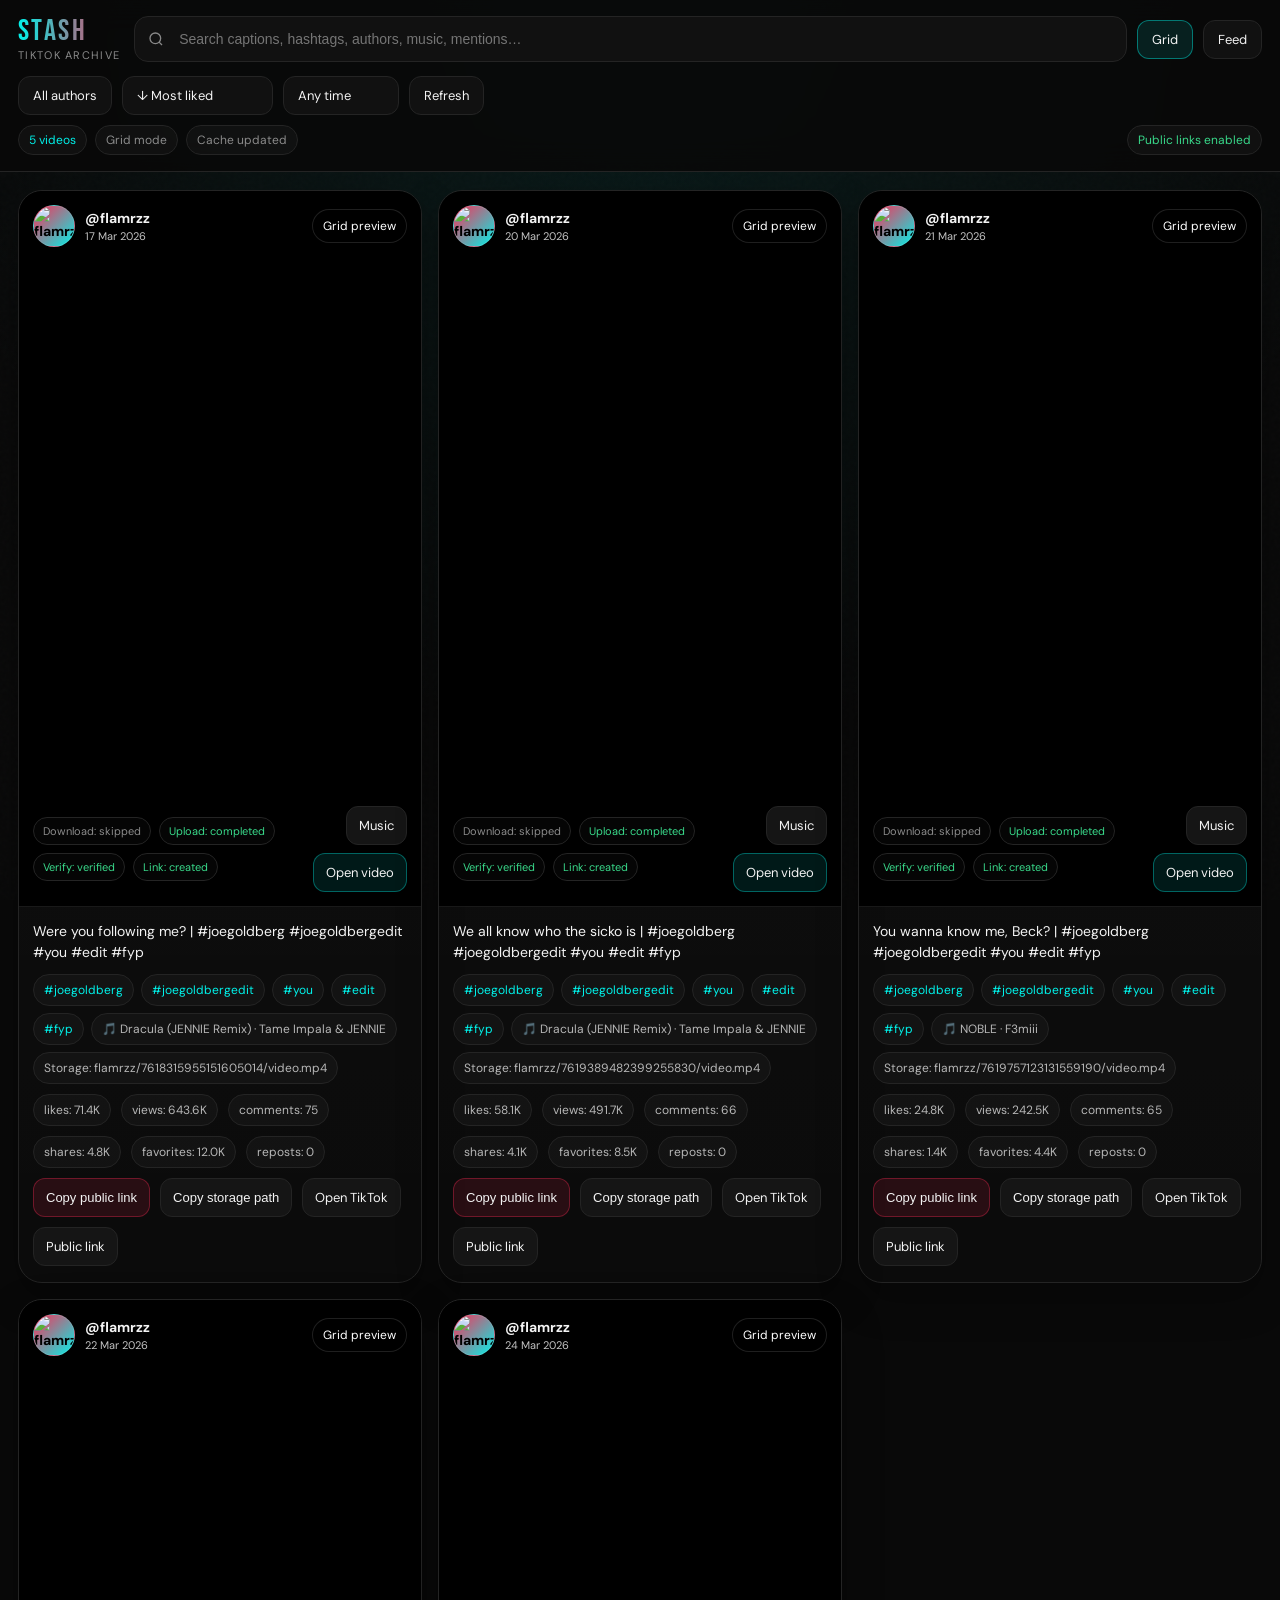
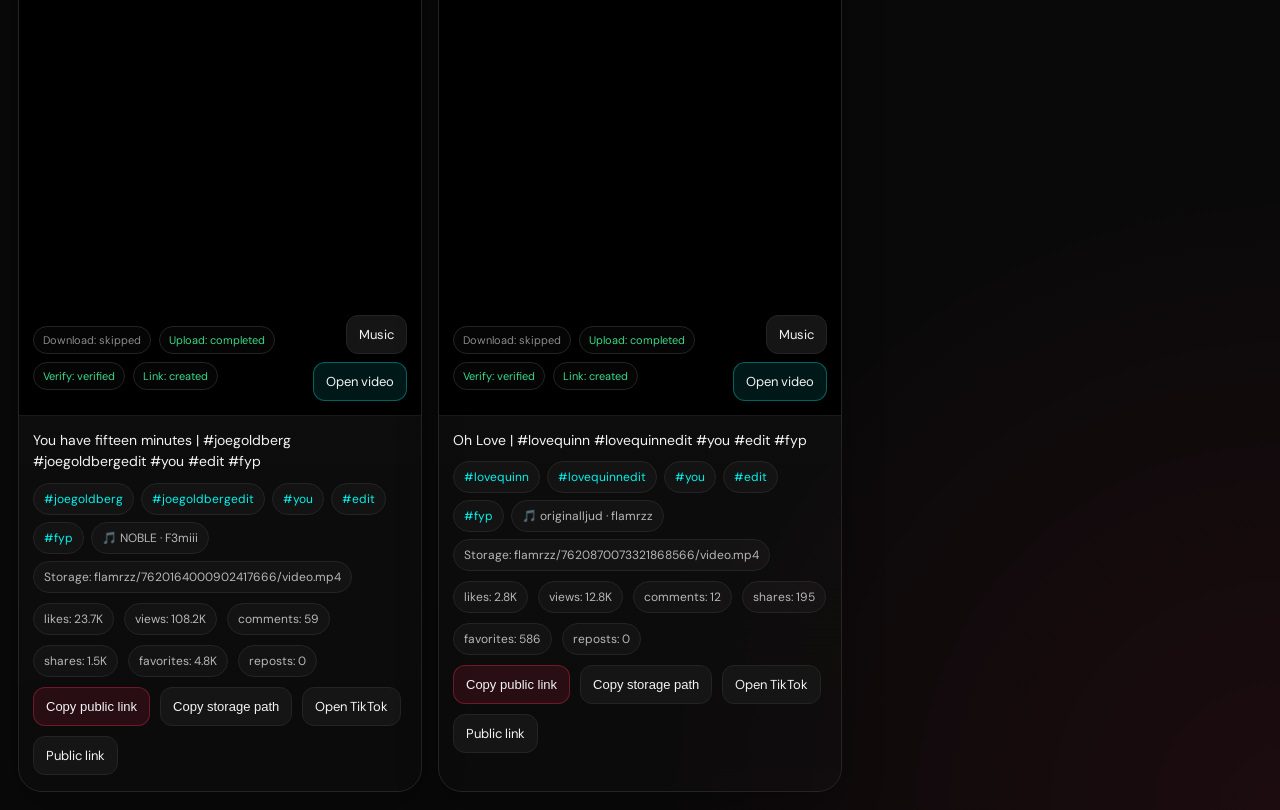
==== commit 244f6207: "Update search.html" ====
--- a/ui/search.html
+++ b/ui/search.html
@@ -599,7 +599,7 @@
             <span class="badge" id="cacheMeta">Cache inactive</span>
           </div>
           <div class="status">
-            <span class="badge good" id="publicLinkMeta">Public links ready</span>
+            <span class="badge good" id="publicLinkMeta">Public links enabled</span>
           </div>
         </div>
       </div>
@@ -634,7 +634,7 @@
 
 <script>
 const DATA_URL = '../archive/search/search_index.json';
-const CACHE_KEY = 'tiktok-stash-search-cache-v4';
+const CACHE_NAME = 'tiktok-stash-ui-v2';
 const MODE_KEY = 'tiktok-stash-ui-mode-v2';
 
 let allItems = [];
@@ -754,48 +754,47 @@
   return 0;
 }
 
+function isHttpUrl(value) {
+  return typeof value === 'string' && /^https?:\/\//i.test(value);
+}
+
 function getPlaybackUrl(item) {
-  const url = item?.video_storage_url || item?.public_link_url || item?.url || '';
-  return typeof url === 'string' ? url : '';
-}
-
-function getPosterUrl(item) {
-  return item?.video_cover_url || item?.music_cover || '';
-}
-
-function getAvatarUrl(item) {
-  return item?.author_avatar || '';
-}
-
-function getMusicUrl(item) {
-  return item?.music_url || '';
-}
-
-function getAuthorUrl(item) {
-  const author = item?.author || '';
-  if (item?.author_profile) return item.author_profile;
-  return author ? `https://www.tiktok.com/@${encodeURIComponent(author)}` : '#';
-}
-
-function getMentionUrl(mention) {
-  const clean = String(mention || '').replace(/^@/, '').trim();
-  return clean ? `https://www.tiktok.com/@${encodeURIComponent(clean)}` : '#';
-}
-
-function loadCachedIndex() {
+  if (isHttpUrl(item?.public_link_url)) return item.public_link_url;
+  if (isHttpUrl(item?.video_storage_url)) return item.video_storage_url;
+  return '';
+}
+
+function getOpenUrl(item) {
+  return getPlaybackUrl(item) || item?.url || '#';
+}
+
+function getStorageLabel(item) {
+  return item?.video_storage_path || item?.metadata_storage_path || '';
+}
+
+async function loadCachedIndex() {
+  if (!('caches' in window)) return [];
   try {
-    const raw = localStorage.getItem(CACHE_KEY);
-    if (!raw) return [];
-    const parsed = JSON.parse(raw);
-    return Array.isArray(parsed) ? parsed : [];
+    const cache = await caches.open(CACHE_NAME);
+    const cached = await cache.match(DATA_URL);
+    if (!cached) return [];
+    const data = await cached.json();
+    return Array.isArray(data) ? data : [];
   } catch {
     return [];
   }
 }
 
-function saveCachedIndex(items) {
+async function saveIndexCache(items) {
+  if (!('caches' in window)) return;
   try {
-    localStorage.setItem(CACHE_KEY, JSON.stringify(items));
+    const cache = await caches.open(CACHE_NAME);
+    await cache.put(
+      DATA_URL,
+      new Response(JSON.stringify(items), {
+        headers: { 'Content-Type': 'application/json' }
+      })
+    );
     els.cacheMeta.textContent = 'Cache updated';
   } catch {
     els.cacheMeta.textContent = 'Cache limited';
@@ -824,4 +823,380 @@
 function populateAuthors() {
   const authors = [...new Set(allItems.map(item => item.author).filter(Boolean))].sort((a, b) => a.localeCompare(b));
   const selected = els.authorFilter.value;
-  els.authorFilter.innerHTML = '<option value="">All author
+  els.authorFilter.innerHTML = '<option value="">All authors</option>';
+  authors.forEach(author => {
+    const opt = document.createElement('option');
+    opt.value = author;
+    opt.textContent = '@' + author;
+    els.authorFilter.appendChild(opt);
+  });
+  els.authorFilter.value = selected;
+}
+
+function applyFilters() {
+  const query = els.searchInput.value.trim().toLowerCase();
+  const author = els.authorFilter.value;
+  const sort = els.sortSelect.value;
+  const days = parseInt(els.dateFilter.value, 10) || 0;
+
+  let items = [...allItems];
+
+  if (query) {
+    items = items.filter(item => (item.search_text || '').includes(query));
+  }
+
+  if (author) {
+    items = items.filter(item => item.author === author);
+  }
+
+  if (days) {
+    const cutoff = Date.now() - (days * 86400000);
+    items = items.filter(item => {
+      if (!item.created_at) return false;
+      const ts = new Date(item.created_at).getTime();
+      return Number.isFinite(ts) && ts >= cutoff;
+    });
+  }
+
+  items.sort((a, b) => {
+    if (sort === 'date_desc') return new Date(b.created_at || 0) - new Date(a.created_at || 0);
+    if (sort === 'date_asc') return new Date(a.created_at || 0) - new Date(b.created_at || 0);
+    return getStat(b, sort) - getStat(a, sort);
+  });
+
+  filteredItems = items;
+  return items;
+}
+
+function videoStatusPills(item) {
+  const pills = [];
+  const download = item.download_status || 'unknown';
+  const upload = item.upload_status || 'unknown';
+  const verify = item.verification_status || 'unknown';
+  const pub = item.public_link_status || 'unknown';
+
+  pills.push(`<span class="status-pill ${download === 'completed' ? 'good' : download === 'failed' ? 'warn' : ''}">Download: ${escHtml(download)}</span>`);
+  pills.push(`<span class="status-pill ${upload === 'completed' ? 'good' : upload === 'failed' ? 'warn' : ''}">Upload: ${escHtml(upload)}</span>`);
+  pills.push(`<span class="status-pill ${verify === 'verified' ? 'good' : verify === 'failed' ? 'warn' : ''}">Verify: ${escHtml(verify)}</span>`);
+  pills.push(`<span class="status-pill ${pub === 'created' ? 'good' : pub === 'failed' ? 'warn' : ''}">Link: ${escHtml(pub)}</span>`);
+  if (item.is_available === false) {
+    pills.push(`<span class="status-pill warn">Unavailable</span>`);
+  }
+  return pills.join('');
+}
+
+function buildCard(item, idx, query) {
+  const playback = getPlaybackUrl(item);
+  const openUrl = getOpenUrl(item);
+  const poster = item.video_cover_url || item.music_cover || '';
+  const feedClass = currentMode === 'feed' ? 'feed-mode' : '';
+  const avatarUrl = item.author_avatar || '';
+  const authorUrl = item.author_profile || `https://www.tiktok.com/@${encodeURIComponent(item.author || 'unknown')}`;
+  const musicUrl = item.music_url || '';
+  const tiktokUrl = item.url || '#';
+
+  const hashtags = normalizeList(item.hashtags);
+  const mentions = normalizeList(item.mentions);
+  const detailedMentions = Array.isArray(item.detailed_mentions) ? item.detailed_mentions : [];
+
+  const musicTitle = item.music_name || '';
+  const musicAuthor = item.music_author || '';
+  const dateText = formatDate(item.created_at);
+  const caption = item.caption || '';
+
+  const stats = [
+    ['likes', getStat(item, 'likes')],
+    ['views', getStat(item, 'views')],
+    ['comments', getStat(item, 'comments')],
+    ['shares', getStat(item, 'shares')],
+    ['favorites', getStat(item, 'favorites')],
+    ['reposts', getStat(item, 'reposts')]
+  ];
+
+  const storageLabel = getStorageLabel(item);
+  const storageChip = storageLabel
+    ? `<span class="chip">Storage: ${escHtml(storageLabel)}</span>`
+    : '';
+
+  const mentionLinks = mentions.map(m => {
+    const clean = String(m).replace(/^@/, '').trim();
+    if (!clean) return '';
+    return `<a class="chip pink" href="https://www.tiktok.com/@${encodeURIComponent(clean)}" target="_blank" rel="noopener">@${escHtml(clean)}</a>`;
+  }).join('');
+
+  const detailedMentionLinks = detailedMentions
+    .map(m => {
+      if (!m || typeof m !== 'object') return '';
+      const user = m.username || m.userUniqueId || m.unique_id || m.name || '';
+      const clean = String(user).replace(/^@/, '').trim();
+      return clean
+        ? `<a class="chip" href="https://www.tiktok.com/@${encodeURIComponent(clean)}" target="_blank" rel="noopener">@${escHtml(clean)}</a>`
+        : '';
+    })
+    .filter(Boolean)
+    .join('');
+
+  const hashtagChips = hashtags.map(h => `<span class="chip cyan">#${escHtml(String(h).replace(/^#/, ''))}</span>`).join('');
+
+  return `
+    <article class="card ${feedClass}" data-id="${escAttr(item.id || idx)}">
+      <div class="media">
+        <div class="poster" data-poster="${escAttr(poster)}" ${poster ? `style="background-image:url('${escAttr(poster)}')"` : ''}></div>
+        <video
+          class="player archive-video"
+          muted
+          playsinline
+          loop
+          controls
+          preload="metadata"
+          poster="${escAttr(poster)}"
+          data-src="${escAttr(playback)}"
+          data-index="${idx}"
+          data-id="${escAttr(item.id || idx)}"
+        ></video>
+
+        <div class="overlay">
+          <div class="overlay-top">
+            <div style="display:flex;align-items:center;gap:10px;min-width:0;">
+              <div class="avatar">
+                ${avatarUrl ? `<img src="${escAttr(avatarUrl)}" alt="${escAttr(item.author || 'author')}" loading="lazy">` : escHtml(initials(item.author))}
+              </div>
+              <div class="handle">
+                <a href="${escAttr(authorUrl)}" target="_blank" rel="noopener">@${escHtml(item.author || 'unknown')}</a>
+                <div class="date">${escHtml(dateText)}</div>
+              </div>
+            </div>
+            <div class="play-state">${currentMode === 'feed' ? 'Feed autoplay' : 'Grid preview'}</div>
+          </div>
+
+          <div class="overlay-bottom">
+            <div class="status-line">
+              ${videoStatusPills(item)}
+            </div>
+            <div style="display:flex;gap:8px;flex-wrap:wrap;justify-content:flex-end;">
+              ${musicUrl ? `<a class="btn" href="${escAttr(musicUrl)}" target="_blank" rel="noopener">Music</a>` : ''}
+              ${playback ? `<a class="btn primary" href="${escAttr(openUrl)}" target="_blank" rel="noopener">Open video</a>` : `<a class="btn primary" href="${escAttr(tiktokUrl)}" target="_blank" rel="noopener">Open TikTok</a>`}
+            </div>
+          </div>
+        </div>
+      </div>
+
+      <div class="info">
+        <div class="caption">${highlight(caption, query)}</div>
+
+        <div class="chips">
+          ${hashtagChips}
+          ${mentionLinks}
+          ${detailedMentionLinks}
+          ${musicTitle ? `<a class="chip" href="${escAttr(musicUrl || tiktokUrl)}" target="_blank" rel="noopener">🎵 ${highlight(musicTitle, query)}${musicAuthor ? ' · ' + escHtml(musicAuthor) : ''}</a>` : ''}
+          ${storageChip}
+        </div>
+
+        <div class="stats">
+          ${stats.map(([name, value]) => `<span class="stat">${escHtml(name)}: ${fmt(value)}</span>`).join('')}
+        </div>
+
+        <div class="actions">
+          ${playback ? `<button class="btn pink copy-link-btn" type="button" data-copy="${escAttr(playback)}">Copy public link</button>` : ''}
+          ${storageLabel ? `<button class="btn" type="button" data-copy="${escAttr(storageLabel)}">Copy storage path</button>` : ''}
+          <a class="btn" href="${escAttr(tiktokUrl)}" target="_blank" rel="noopener">Open TikTok</a>
+          ${item.public_link_url ? `<a class="btn" href="${escAttr(item.public_link_url)}" target="_blank" rel="noopener">Public link</a>` : ''}
+        </div>
+      </div>
+    </article>
+  `;
+}
+
+function cleanupVideos() {
+  document.querySelectorAll('.archive-video').forEach(video => {
+    try {
+      video.pause();
+    } catch {}
+  });
+}
+
+function setupPlayback() {
+  if (activeObserver) {
+    activeObserver.disconnect();
+    activeObserver = null;
+  }
+
+  const videos = [...document.querySelectorAll('.archive-video')];
+  if (!videos.length) return;
+
+  activeObserver = new IntersectionObserver(entries => {
+    entries.forEach(entry => {
+      const video = entry.target;
+      const src = video.getAttribute('data-src');
+      const poster = video.getAttribute('poster') || '';
+      const posterEl = video.closest('.card')?.querySelector('.poster');
+
+      if (entry.isIntersecting && src && !video.getAttribute('src')) {
+        video.src = src;
+        video.load();
+      }
+
+      if (currentMode === 'feed') {
+        if (entry.intersectionRatio >= 0.65 && src) {
+          if (activePlayingVideo && activePlayingVideo !== video) {
+            try { activePlayingVideo.pause(); } catch {}
+          }
+          activePlayingVideo = video;
+          try {
+            video.muted = true;
+            video.playsInline = true;
+            const p = video.play();
+            if (p && typeof p.catch === 'function') p.catch(() => {});
+          } catch {}
+        } else if (entry.intersectionRatio < 0.35) {
+          try { video.pause(); } catch {}
+        }
+      }
+
+      if (posterEl && poster) {
+        posterEl.style.opacity = entry.isIntersecting ? '0.18' : '0.82';
+      }
+    });
+  }, {
+    root: null,
+    threshold: [0.1, 0.35, 0.65, 0.8],
+    rootMargin: '450px 0px'
+  });
+
+  videos.forEach(video => {
+    video.addEventListener('error', () => {
+      const card = video.closest('.card');
+      if (card) {
+        const poster = card.querySelector('.poster');
+        if (poster) poster.style.opacity = '1';
+        video.style.display = 'none';
+      }
+    });
+    activeObserver.observe(video);
+  });
+
+  if (currentMode === 'feed') {
+    const firstVideo = document.querySelector('.archive-video');
+    if (firstVideo) {
+      setTimeout(() => {
+        try {
+          firstVideo.play().catch(() => {});
+        } catch {}
+      }, 250);
+    }
+  } else {
+    cleanupVideos();
+  }
+}
+
+function setupCopyButtons() {
+  document.querySelectorAll('[data-copy]').forEach(btn => {
+    btn.addEventListener('click', async () => {
+      const value = btn.getAttribute('data-copy');
+      if (!value) return;
+
+      try {
+        await navigator.clipboard.writeText(value);
+        const prev = btn.textContent;
+        btn.textContent = 'Copied';
+        setTimeout(() => { btn.textContent = prev; }, 900);
+      } catch {
+        alert('Copy failed');
+      }
+    });
+  });
+}
+
+function render() {
+  const items = applyFilters();
+  els.resultsMeta.textContent = `${items.length} video${items.length === 1 ? '' : 's'}`;
+  els.modeMeta.textContent = currentMode === 'feed' ? 'Feed mode' : 'Grid mode';
+
+  if (!items.length) {
+    els.resultsShell.innerHTML = `
+      <div class="empty">
+        <div>
+          <h2 style="margin:0 0 10px 0;color:var(--text);">No results found</h2>
+          <p style="margin:0;">Try changing the search, filters, or feed mode.</p>
+        </div>
+      </div>
+    `;
+    setupPlayback();
+    setupCopyButtons();
+    return;
+  }
+
+  els.resultsShell.innerHTML = items.map((item, idx) => buildCard(item, idx, els.searchInput.value.trim())).join('');
+  setupPlayback();
+  setupCopyButtons();
+}
+
+async function loadData() {
+  els.loadingState.classList.remove('hidden');
+  els.resultsShell.classList.add('hidden');
+  els.errorBanner.classList.add('hidden');
+
+  try {
+    const response = await fetch(DATA_URL, { cache: 'no-store' });
+    if (!response.ok) throw new Error(`HTTP ${response.status} — archive not found`);
+    const data = await response.json();
+    if (!Array.isArray(data)) throw new Error('search_index.json is not an array');
+
+    allItems = data;
+    await saveIndexCache(data);
+    els.offlineBanner.classList.add('hidden');
+  } catch (err) {
+    const cached = await loadCachedIndex();
+    if (cached.length) {
+      allItems = cached;
+      els.offlineBanner.classList.remove('hidden');
+      els.cacheMeta.textContent = 'Cache used';
+    } else {
+      els.errorBanner.classList.remove('hidden');
+      els.errorBox.innerHTML = `<strong>Could not load archive</strong><br>${escHtml(err.message)}<br><br>Make sure <code>archive/search/search_index.json</code> exists in the repo and GitHub Pages is serving the site from the repository root.`;
+      els.loadingState.classList.add('hidden');
+      return;
+    }
+  }
+
+  populateAuthors();
+  render();
+  els.loadingState.classList.add('hidden');
+  els.resultsShell.classList.remove('hidden');
+}
+
+function wireEvents() {
+  const rerender = () => render();
+
+  els.searchInput.addEventListener('input', rerender);
+  els.authorFilter.addEventListener('change', rerender);
+  els.sortSelect.addEventListener('change', rerender);
+  els.dateFilter.addEventListener('change', rerender);
+
+  els.gridModeBtn.addEventListener('click', () => setMode('grid'));
+  els.feedModeBtn.addEventListener('click', () => setMode('feed'));
+  els.refreshBtn.addEventListener('click', () => loadData());
+
+  window.addEventListener('online', () => {
+    els.offlineBanner.classList.add('hidden');
+    els.cacheMeta.textContent = 'Online';
+  });
+
+  window.addEventListener('offline', () => {
+    els.offlineBanner.classList.remove('hidden');
+    els.cacheMeta.textContent = 'Offline';
+  });
+}
+
+function registerServiceWorker() {
+  if (!('serviceWorker' in navigator)) return;
+  navigator.serviceWorker.register('./sw.js').catch(() => {});
+}
+
+setMode(currentMode);
+wireEvents();
+registerServiceWorker();
+loadData();
+</script>
+</body>
+</html>
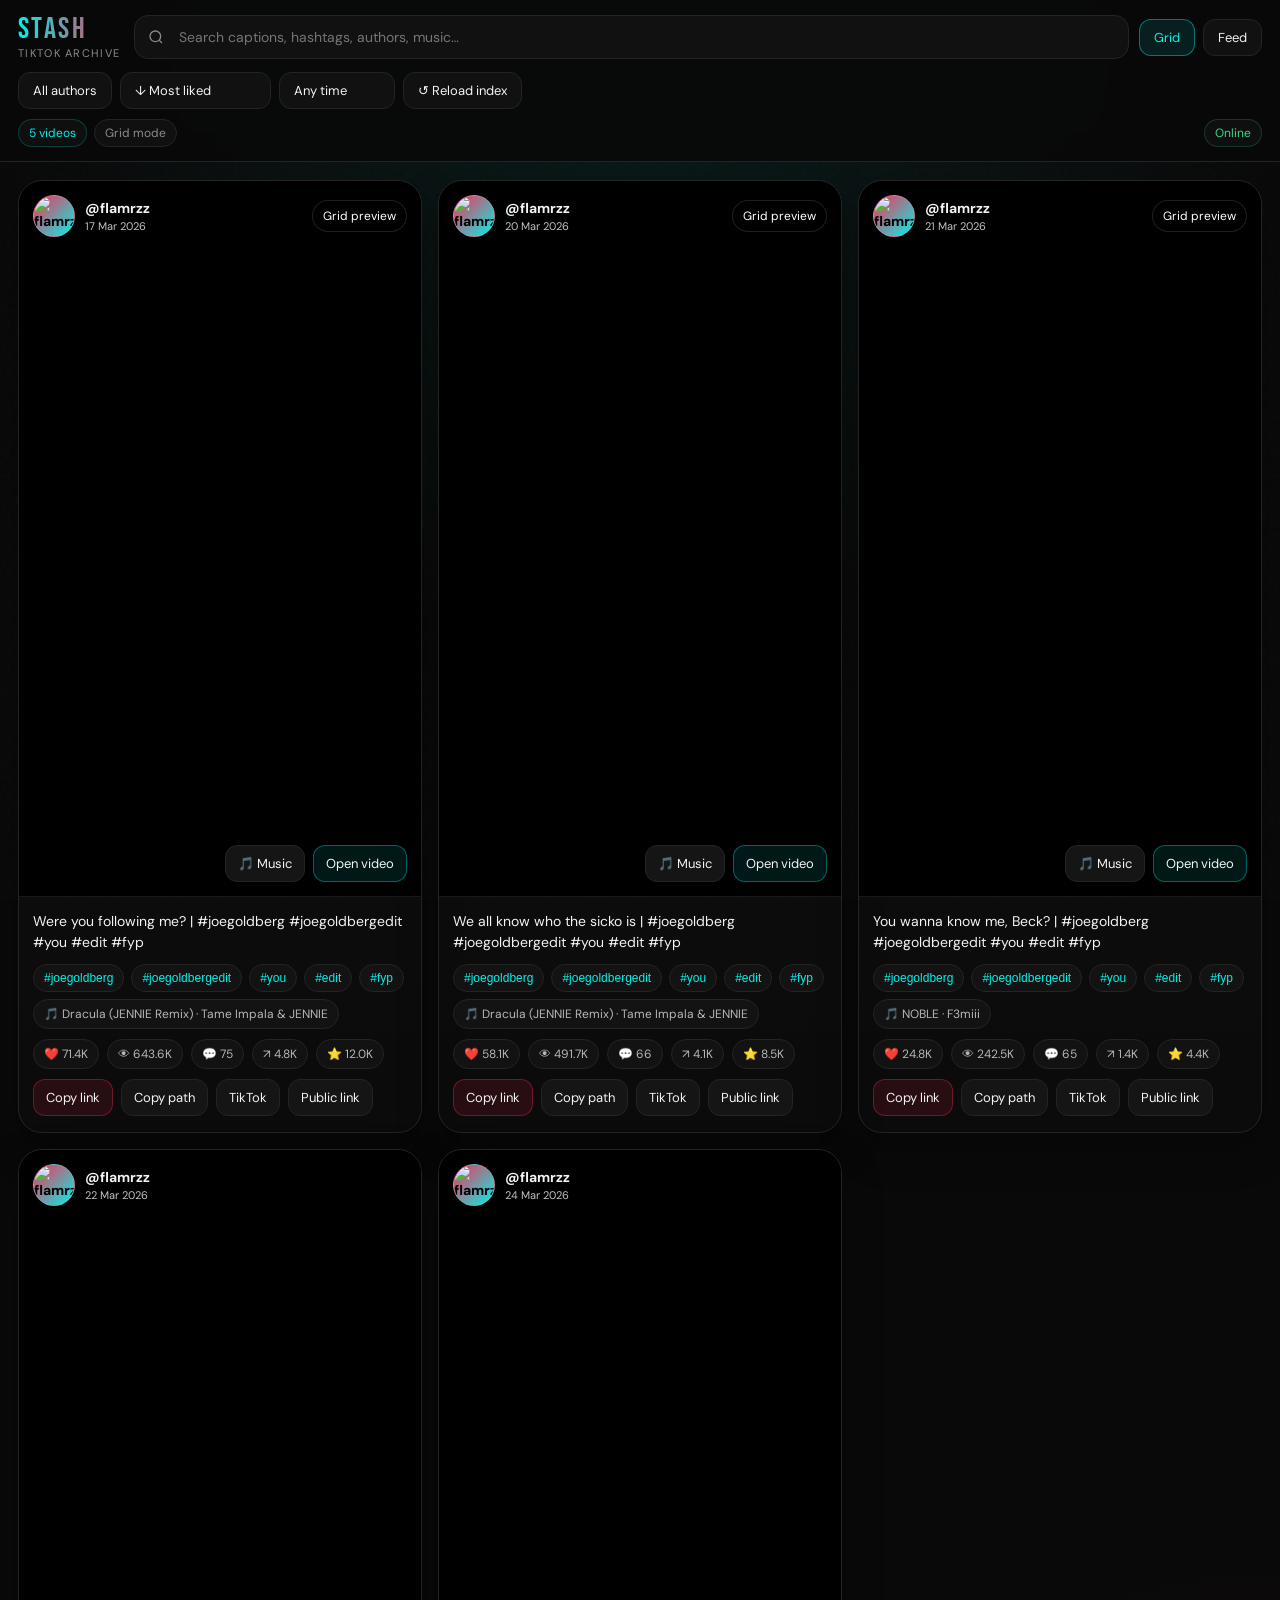
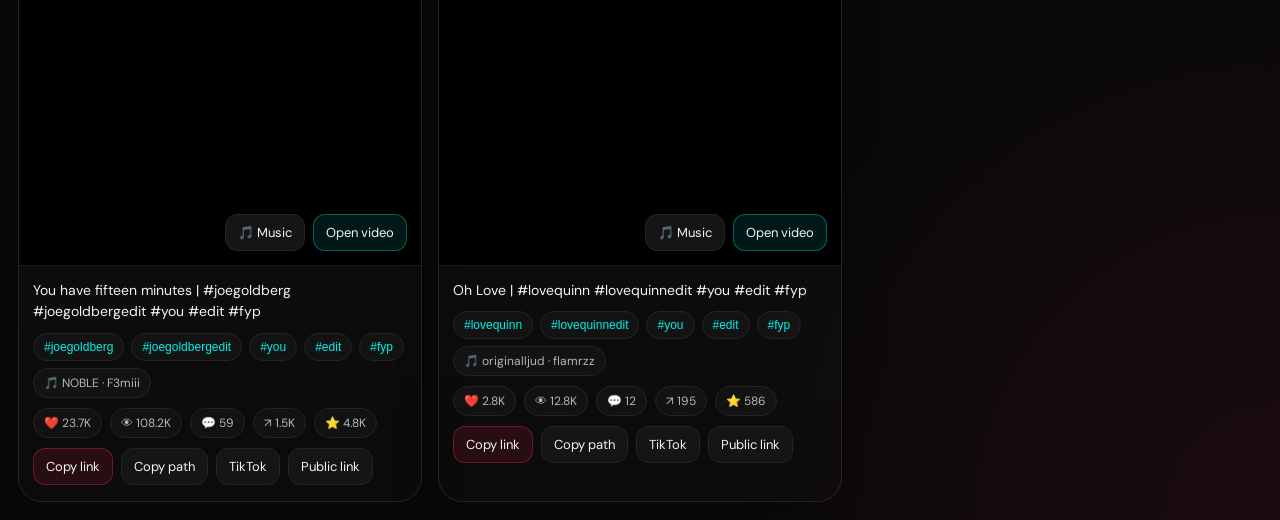
==== commit 0654a8e7: "Massive Update search.html" ====
--- a/ui/search.html
+++ b/ui/search.html
@@ -51,6 +51,7 @@
     z-index: 1;
   }
 
+  /* ── HEADER ── */
   .header {
     position: sticky;
     top: 0;
@@ -63,9 +64,9 @@
   .header-inner {
     max-width: 1280px;
     margin: 0 auto;
-    padding: 16px 18px;
+    padding: 14px 18px;
     display: grid;
-    gap: 14px;
+    gap: 12px;
   }
 
   .brand-row {
@@ -119,10 +120,11 @@
     color: var(--text);
     border: 1px solid var(--border);
     border-radius: 14px;
-    padding: 14px 16px 14px 44px;
+    padding: 12px 40px 12px 44px;
     font-size: 14px;
+    font-family: inherit;
     outline: none;
-    transition: border-color .18s, box-shadow .18s, transform .18s;
+    transition: border-color .18s, box-shadow .18s;
   }
 
   .search input:focus {
@@ -130,7 +132,7 @@
     box-shadow: 0 0 0 4px rgba(0,242,234,0.08);
   }
 
-  .search svg {
+  .search-icon {
     position: absolute;
     left: 14px;
     top: 50%;
@@ -139,6 +141,26 @@
     pointer-events: none;
   }
 
+  /* Clear button inside search input */
+  .search-clear {
+    position: absolute;
+    right: 12px;
+    top: 50%;
+    transform: translateY(-50%);
+    background: none;
+    border: none;
+    color: var(--muted);
+    cursor: pointer;
+    padding: 4px;
+    line-height: 1;
+    border-radius: 50%;
+    display: none;
+    font-size: 16px;
+    transition: color .15s;
+  }
+  .search-clear:hover { color: var(--text); }
+  .search-clear.visible { display: block; }
+
   .toolbar {
     display: grid;
     gap: 10px;
@@ -147,7 +169,7 @@
   .controls {
     display: flex;
     flex-wrap: wrap;
-    gap: 10px;
+    gap: 8px;
     align-items: center;
   }
 
@@ -157,36 +179,56 @@
     background: var(--surface);
     color: var(--text);
     border-radius: 12px;
-    padding: 10px 14px;
+    padding: 9px 14px;
     font: inherit;
     font-size: 13px;
     outline: none;
     cursor: pointer;
-    transition: border-color .18s, background .18s, transform .18s;
+    transition: border-color .18s, background .18s;
   }
 
   select:focus, .toggle:focus, .mini-btn:focus {
     border-color: rgba(0,242,234,0.7);
   }
 
-  .toggle.active, .mini-btn.active {
+  .toggle.active {
     background: rgba(0,242,234,0.1);
     border-color: rgba(0,242,234,0.42);
-  }
+    color: var(--cyan);
+  }
+
+  .mini-btn:hover {
+    border-color: var(--border-2);
+    background: var(--surface-2);
+  }
+
+  /* Active filter dot indicator */
+  .filter-active-dot {
+    display: inline-block;
+    width: 6px;
+    height: 6px;
+    background: var(--cyan);
+    border-radius: 50%;
+    margin-left: 4px;
+    vertical-align: middle;
+    opacity: 0;
+    transition: opacity .18s;
+  }
+  .filter-active-dot.on { opacity: 1; }
 
   .meta-row {
-    display: flex;
-    flex-wrap: wrap;
-    gap: 10px;
-    align-items: center;
-    justify-content: space-between;
-  }
-
-  .status {
     display: flex;
     flex-wrap: wrap;
     gap: 8px;
     align-items: center;
+    justify-content: space-between;
+  }
+
+  .status {
+    display: flex;
+    flex-wrap: wrap;
+    gap: 7px;
+    align-items: center;
     color: var(--muted);
     font-size: 12px;
   }
@@ -194,20 +236,103 @@
   .badge {
     border: 1px solid var(--border);
     background: rgba(255,255,255,0.03);
-    padding: 6px 10px;
+    padding: 5px 10px;
     border-radius: 999px;
     white-space: nowrap;
-  }
-
-  .badge.good { color: var(--good); }
-  .badge.warn { color: var(--warn); }
-  .badge.cyan { color: var(--cyan); }
-
+    font-size: 12px;
+  }
+
+  .badge.good { color: var(--good); border-color: rgba(57,217,138,0.2); }
+  .badge.warn { color: var(--warn); border-color: rgba(255,204,0,0.2); }
+  .badge.cyan { color: var(--cyan); border-color: rgba(0,242,234,0.2); }
+  .badge.muted { color: var(--muted); }
+
+  /* Clear all filters button */
+  .clear-filters-btn {
+    background: none;
+    border: 1px solid rgba(255,45,85,0.3);
+    color: var(--pink);
+    border-radius: 999px;
+    padding: 5px 10px;
+    font: inherit;
+    font-size: 12px;
+    cursor: pointer;
+    transition: background .15s, border-color .15s;
+    display: none;
+  }
+  .clear-filters-btn.visible { display: inline-block; }
+  .clear-filters-btn:hover { background: rgba(255,45,85,0.08); }
+
+  /* ── BANNERS ── */
+  .offline-banner, .error-banner, .update-banner {
+    max-width: 1280px;
+    margin: 10px auto 0;
+    padding: 0 18px;
+  }
+
+  .banner {
+    border: 1px solid var(--border);
+    border-radius: 14px;
+    padding: 11px 14px;
+    background: rgba(255,255,255,0.03);
+    color: var(--soft);
+    font-size: 13px;
+    line-height: 1.5;
+    display: flex;
+    align-items: center;
+    justify-content: space-between;
+    gap: 10px;
+  }
+
+  .banner strong { color: var(--text); }
+
+  .banner-dismiss {
+    background: none;
+    border: none;
+    color: var(--muted);
+    cursor: pointer;
+    font-size: 18px;
+    line-height: 1;
+    padding: 0 4px;
+    flex-shrink: 0;
+    transition: color .15s;
+  }
+  .banner-dismiss:hover { color: var(--text); }
+
+  /* ── RESULTS AREA ── */
   .results {
     max-width: 1280px;
     margin: 0 auto;
     padding: 18px;
   }
+
+  /* Active hashtag filter strip */
+  .tag-filter-bar {
+    display: flex;
+    align-items: center;
+    gap: 8px;
+    flex-wrap: wrap;
+    margin-bottom: 14px;
+  }
+
+  .tag-filter-bar:empty { display: none; }
+
+  .active-tag-chip {
+    display: inline-flex;
+    align-items: center;
+    gap: 6px;
+    padding: 6px 10px;
+    border-radius: 999px;
+    border: 1px solid rgba(0,242,234,0.4);
+    background: rgba(0,242,234,0.08);
+    color: var(--cyan);
+    font-size: 12px;
+    cursor: pointer;
+    transition: background .15s;
+  }
+
+  .active-tag-chip:hover { background: rgba(0,242,234,0.14); }
+  .active-tag-chip .x { font-size: 14px; opacity: .7; }
 
   .loading, .empty, .error {
     min-height: 48vh;
@@ -233,10 +358,11 @@
   }
 
   @keyframes shimmer {
-    0% { background-position: 0 0; }
+    0%   { background-position: 0 0; }
     100% { background-position: 100% 0; }
   }
 
+  /* ── GRID / FEED ── */
   .grid {
     display: grid;
     grid-template-columns: repeat(auto-fill, minmax(320px, 1fr));
@@ -251,6 +377,7 @@
     margin: 0 auto;
   }
 
+  /* ── CARD ── */
   .card {
     position: relative;
     background: linear-gradient(180deg, rgba(255,255,255,0.03), rgba(255,255,255,0.01));
@@ -300,6 +427,7 @@
     background-position: center;
     filter: saturate(1.05);
     opacity: .82;
+    transition: opacity .3s;
   }
 
   .poster::after {
@@ -375,7 +503,7 @@
     background: rgba(0,0,0,0.44);
     color: white;
     border: 1px solid rgba(255,255,255,0.12);
-    padding: 8px 10px;
+    padding: 7px 10px;
     border-radius: 999px;
     font-size: 12px;
     backdrop-filter: blur(8px);
@@ -412,30 +540,45 @@
   .chip {
     display: inline-flex;
     align-items: center;
-    gap: 6px;
-    padding: 7px 10px;
+    gap: 5px;
+    padding: 6px 10px;
     border-radius: 999px;
     border: 1px solid var(--border);
     background: rgba(255,255,255,0.03);
     color: var(--soft);
     font-size: 12px;
     text-decoration: none;
-  }
-
-  .chip.cyan { color: var(--cyan); }
+    transition: background .15s, border-color .15s;
+  }
+
+  .chip.cyan {
+    color: var(--cyan);
+    cursor: pointer;
+  }
+  .chip.cyan:hover {
+    background: rgba(0,242,234,0.08);
+    border-color: rgba(0,242,234,0.3);
+  }
+  /* Highlight when that hashtag is actively filtering */
+  .chip.cyan.tag-active {
+    background: rgba(0,242,234,0.14);
+    border-color: rgba(0,242,234,0.5);
+  }
+
   .chip.pink { color: var(--pink); }
+  .chip.pink:hover { background: rgba(255,45,85,0.06); }
 
   .stats {
     display: flex;
     flex-wrap: wrap;
-    gap: 10px;
+    gap: 8px;
   }
 
   .stat {
     display: inline-flex;
     align-items: center;
-    gap: 6px;
-    padding: 7px 10px;
+    gap: 5px;
+    padding: 6px 10px;
     border-radius: 999px;
     border: 1px solid var(--border);
     background: rgba(255,255,255,0.03);
@@ -446,7 +589,7 @@
   .actions {
     display: flex;
     flex-wrap: wrap;
-    gap: 10px;
+    gap: 8px;
   }
 
   .btn {
@@ -459,8 +602,9 @@
     background: var(--surface-2);
     border: 1px solid var(--border);
     border-radius: 12px;
-    padding: 10px 12px;
+    padding: 9px 12px;
     font-size: 13px;
+    font-family: inherit;
     cursor: pointer;
     transition: border-color .18s, transform .18s, background .18s;
   }
@@ -481,25 +625,6 @@
     border-color: rgba(255,45,85,0.34);
   }
 
-  .status-line {
-    display: flex;
-    flex-wrap: wrap;
-    gap: 8px;
-  }
-
-  .status-pill {
-    font-size: 11px;
-    padding: 6px 9px;
-    border-radius: 999px;
-    border: 1px solid var(--border);
-    color: var(--muted);
-    background: rgba(255,255,255,0.02);
-  }
-
-  .status-pill.good { color: var(--good); }
-  .status-pill.warn { color: var(--warn); }
-  .status-pill.cyan { color: var(--cyan); }
-
   .feed-shell {
     scroll-snap-type: y proximity;
   }
@@ -512,35 +637,108 @@
     padding-bottom: 18px;
   }
 
-  .offline-banner, .error-banner {
-    max-width: 1280px;
-    margin: 12px auto 0;
-    padding: 0 18px;
-  }
-
-  .banner {
+  /* ── PAGINATION ── */
+  .pagination {
+    display: flex;
+    align-items: center;
+    justify-content: center;
+    gap: 10px;
+    padding: 24px 0 8px;
+    flex-wrap: wrap;
+  }
+
+  .page-btn {
+    padding: 9px 16px;
+    border-radius: 12px;
     border: 1px solid var(--border);
+    background: var(--surface);
+    color: var(--text);
+    font: inherit;
+    font-size: 13px;
+    cursor: pointer;
+    transition: border-color .18s, background .18s;
+  }
+
+  .page-btn:hover {
+    border-color: rgba(0,242,234,0.4);
+    background: rgba(0,242,234,0.06);
+  }
+
+  .page-btn.active {
+    background: rgba(0,242,234,0.12);
+    border-color: rgba(0,242,234,0.45);
+    color: var(--cyan);
+    font-weight: 600;
+  }
+
+  .page-btn:disabled {
+    opacity: .35;
+    cursor: default;
+    pointer-events: none;
+  }
+
+  .page-info {
+    font-size: 13px;
+    color: var(--muted);
+    padding: 0 4px;
+  }
+
+  /* ── SW UPDATE TOAST ── */
+  .update-toast {
+    position: fixed;
+    bottom: 20px;
+    right: 20px;
+    z-index: 99;
+    background: var(--surface);
+    border: 1px solid rgba(0,242,234,0.35);
     border-radius: 16px;
-    padding: 12px 14px;
-    background: rgba(255,255,255,0.03);
+    padding: 14px 16px;
+    font-size: 13px;
     color: var(--soft);
-    font-size: 13px;
-    line-height: 1.5;
-  }
-
-  .banner strong { color: var(--text); }
+    box-shadow: 0 8px 32px rgba(0,0,0,0.5);
+    display: flex;
+    align-items: center;
+    gap: 12px;
+    transform: translateY(80px);
+    opacity: 0;
+    transition: transform .3s, opacity .3s;
+    max-width: 300px;
+  }
+
+  .update-toast.visible {
+    transform: translateY(0);
+    opacity: 1;
+  }
+
+  .update-toast strong { color: var(--text); }
+
+  .update-toast button {
+    background: rgba(0,242,234,0.12);
+    border: 1px solid rgba(0,242,234,0.35);
+    color: var(--cyan);
+    border-radius: 8px;
+    padding: 6px 12px;
+    font: inherit;
+    font-size: 12px;
+    cursor: pointer;
+    white-space: nowrap;
+  }
 
   .hidden { display: none !important; }
 
-  @media (min-width: 980px) {
-    .meta-row {
-      align-items: flex-start;
-    }
+  @media (max-width: 600px) {
+    .header-inner { padding: 12px 14px; }
+    .results { padding: 14px; }
+    .search-wrap { grid-template-columns: 1fr; }
+    .controls { gap: 6px; }
+    select, .toggle, .mini-btn { font-size: 12px; padding: 8px 11px; }
   }
 </style>
 </head>
 <body>
 <div class="app">
+
+  <!-- HEADER -->
   <header class="header">
     <div class="header-inner">
       <div class="brand-row">
@@ -551,11 +749,12 @@
 
         <div class="search-wrap">
           <div class="search">
-            <svg width="16" height="16" fill="none" stroke="white" stroke-width="2" viewBox="0 0 24 24">
+            <svg class="search-icon" width="16" height="16" fill="none" stroke="white" stroke-width="2" viewBox="0 0 24 24">
               <circle cx="11" cy="11" r="8"></circle>
               <path d="M21 21l-4.35-4.35"></path>
             </svg>
-            <input id="searchInput" type="text" placeholder="Search captions, hashtags, authors, music, mentions…" autocomplete="off">
+            <input id="searchInput" type="search" placeholder="Search captions, hashtags, authors, music…" autocomplete="off" spellcheck="false">
+            <button class="search-clear" id="searchClear" type="button" aria-label="Clear search">×</button>
           </div>
 
           <div class="controls">
@@ -589,33 +788,40 @@
             <option value="365">Last year</option>
           </select>
 
-          <button class="mini-btn" id="refreshBtn" type="button">Refresh</button>
+          <button class="mini-btn" id="refreshBtn" type="button">↺ Reload index</button>
         </div>
 
         <div class="meta-row">
           <div class="status" id="statusBar">
             <span class="badge cyan" id="resultsMeta">Loading…</span>
-            <span class="badge" id="modeMeta">Grid mode</span>
-            <span class="badge" id="cacheMeta">Cache inactive</span>
+            <span class="badge muted" id="modeMeta">Grid mode</span>
+            <span class="badge muted hidden" id="cacheMeta">Cache used</span>
           </div>
-          <div class="status">
-            <span class="badge good" id="publicLinkMeta">Public links enabled</span>
+          <div style="display:flex;align-items:center;gap:8px;">
+            <button class="clear-filters-btn" id="clearFiltersBtn" type="button">✕ Clear filters</button>
+            <span class="badge good hidden" id="onlineMeta">Online</span>
+            <span class="badge warn hidden" id="offlineMeta">Offline</span>
           </div>
         </div>
       </div>
     </div>
   </header>
 
+  <!-- BANNERS -->
   <div class="offline-banner hidden" id="offlineBanner">
     <div class="banner">
-      <strong>Offline mode:</strong> showing cached archive data. Video playback may fall back to posters or open-link buttons until the network comes back.
+      <span><strong>Offline mode:</strong> showing cached archive data. Video playback may fall back to posters or open-link buttons.</span>
+      <button class="banner-dismiss" id="offlineDismiss" type="button" aria-label="Dismiss">×</button>
     </div>
   </div>
 
   <div class="error-banner hidden" id="errorBanner">
-    <div class="banner" id="errorBox"></div>
+    <div class="banner">
+      <span id="errorBox"></span>
+    </div>
   </div>
 
+  <!-- MAIN -->
   <main class="results">
     <div class="loading" id="loadingState">
       <div>
@@ -628,39 +834,68 @@
       </div>
     </div>
 
+    <!-- Active hashtag filter strip -->
+    <div class="tag-filter-bar" id="tagFilterBar"></div>
+
     <section id="resultsShell" class="grid hidden"></section>
+
+    <div id="paginationShell" class="pagination hidden"></div>
   </main>
 </div>
 
+<!-- SW Update Toast -->
+<div class="update-toast" id="updateToast">
+  <span><strong>Update available</strong><br>A new version of Stash is ready.</span>
+  <button id="updateBtn" type="button">Reload</button>
+</div>
+
 <script>
-const DATA_URL = '../archive/search/search_index.json';
-const CACHE_NAME = 'tiktok-stash-ui-v2';
-const MODE_KEY = 'tiktok-stash-ui-mode-v2';
-
-let allItems = [];
+// ─── CONFIG ───────────────────────────────────────────────────────────────────
+const DATA_URL   = '../archive/search/search_index.json';
+const CACHE_NAME = 'tiktok-stash-ui-v3';
+const MODE_KEY   = 'tiktok-stash-ui-mode-v2';
+const PAGE_SIZE  = 60; // cards per page in grid; feed uses same
+
+// ─── STATE ────────────────────────────────────────────────────────────────────
+let allItems      = [];
 let filteredItems = [];
-let currentMode = localStorage.getItem(MODE_KEY) || 'grid';
+let currentMode   = localStorage.getItem(MODE_KEY) || 'grid';
 let activeObserver = null;
 let activePlayingVideo = null;
-
+let activeHashtag = '';   // hashtag currently being filtered by click
+let currentPage   = 1;
+let searchDebounceTimer = null;
+let waitingWorker = null;
+
+// ─── ELEMENTS ─────────────────────────────────────────────────────────────────
 const els = {
-  loadingState: document.getElementById('loadingState'),
-  resultsShell: document.getElementById('resultsShell'),
-  searchInput: document.getElementById('searchInput'),
-  authorFilter: document.getElementById('authorFilter'),
-  sortSelect: document.getElementById('sortSelect'),
-  dateFilter: document.getElementById('dateFilter'),
-  resultsMeta: document.getElementById('resultsMeta'),
-  modeMeta: document.getElementById('modeMeta'),
-  cacheMeta: document.getElementById('cacheMeta'),
-  errorBanner: document.getElementById('errorBanner'),
-  errorBox: document.getElementById('errorBox'),
-  offlineBanner: document.getElementById('offlineBanner'),
-  gridModeBtn: document.getElementById('gridModeBtn'),
-  feedModeBtn: document.getElementById('feedModeBtn'),
-  refreshBtn: document.getElementById('refreshBtn')
+  loadingState:    document.getElementById('loadingState'),
+  resultsShell:    document.getElementById('resultsShell'),
+  paginationShell: document.getElementById('paginationShell'),
+  tagFilterBar:    document.getElementById('tagFilterBar'),
+  searchInput:     document.getElementById('searchInput'),
+  searchClear:     document.getElementById('searchClear'),
+  authorFilter:    document.getElementById('authorFilter'),
+  sortSelect:      document.getElementById('sortSelect'),
+  dateFilter:      document.getElementById('dateFilter'),
+  resultsMeta:     document.getElementById('resultsMeta'),
+  modeMeta:        document.getElementById('modeMeta'),
+  cacheMeta:       document.getElementById('cacheMeta'),
+  onlineMeta:      document.getElementById('onlineMeta'),
+  offlineMeta:     document.getElementById('offlineMeta'),
+  errorBanner:     document.getElementById('errorBanner'),
+  errorBox:        document.getElementById('errorBox'),
+  offlineBanner:   document.getElementById('offlineBanner'),
+  offlineDismiss:  document.getElementById('offlineDismiss'),
+  clearFiltersBtn: document.getElementById('clearFiltersBtn'),
+  gridModeBtn:     document.getElementById('gridModeBtn'),
+  feedModeBtn:     document.getElementById('feedModeBtn'),
+  refreshBtn:      document.getElementById('refreshBtn'),
+  updateToast:     document.getElementById('updateToast'),
+  updateBtn:       document.getElementById('updateBtn'),
 };
 
+// ─── UTILS ────────────────────────────────────────────────────────────────────
 function escHtml(value) {
   return String(value ?? '')
     .replace(/&/g, '&amp;')
@@ -678,7 +913,7 @@
   const num = Number(n);
   if (!Number.isFinite(num) || num < 0) return '—';
   if (num >= 1_000_000) return (num / 1_000_000).toFixed(1) + 'M';
-  if (num >= 1_000) return (num / 1_000).toFixed(1) + 'K';
+  if (num >= 1_000)     return (num / 1_000).toFixed(1) + 'K';
   return String(num);
 }
 
@@ -686,19 +921,14 @@
   if (!iso) return '';
   try {
     return new Date(iso).toLocaleDateString('en-GB', {
-      day: 'numeric',
-      month: 'short',
-      year: 'numeric'
+      day: 'numeric', month: 'short', year: 'numeric'
     });
-  } catch {
-    return '';
-  }
+  } catch { return ''; }
 }
 
 function initials(name) {
   const s = String(name || '?').trim();
-  if (!s) return '?';
-  return s.slice(0, 2).toUpperCase();
+  return s ? s.slice(0, 2).toUpperCase() : '?';
 }
 
 function normalizeList(value) {
@@ -720,11 +950,16 @@
   return [];
 }
 
+/**
+ * highlight() — safely escapes text first, then marks query matches.
+ * query is also escaped so special regex characters don't cause errors.
+ */
 function highlight(text, query) {
   const safe = escHtml(text || '');
   const q = String(query || '').trim();
   if (!q) return safe;
-  const escaped = q.replace(/[.*+?^${}()|[\]\\]/g, '\\$&');
+  // Escape query for regex (operates on already-html-escaped string)
+  const escaped = escHtml(q).replace(/[.*+?^${}()|[\]\\]/g, '\\$&');
   try {
     return safe.replace(new RegExp(`(${escaped})`, 'gi'), '<mark>$1</mark>');
   } catch {
@@ -735,18 +970,16 @@
 function getStat(item, key) {
   const direct = item?.[key];
   if (direct != null && Number.isFinite(Number(direct))) return Number(direct);
-
   const stats = item?.stats || {};
   const aliases = {
-    likes: ['likes', 'diggCount', 'digg'],
-    views: ['views', 'playCount'],
-    comments: ['comments', 'commentCount'],
-    shares: ['shares', 'shareCount'],
+    likes:     ['likes', 'diggCount', 'digg'],
+    views:     ['views', 'playCount'],
+    comments:  ['comments', 'commentCount'],
+    shares:    ['shares', 'shareCount'],
     favorites: ['favorites', 'collectCount'],
-    reposts: ['reposts', 'repostCount']
+    reposts:   ['reposts', 'repostCount']
   };
-
-  for (const candidate of aliases[key] || [key]) {
+  for (const candidate of (aliases[key] || [key])) {
     if (stats[candidate] != null && Number.isFinite(Number(stats[candidate]))) {
       return Number(stats[candidate]);
     }
@@ -759,8 +992,8 @@
 }
 
 function getPlaybackUrl(item) {
-  if (isHttpUrl(item?.public_link_url)) return item.public_link_url;
-  if (isHttpUrl(item?.video_storage_url)) return item.video_storage_url;
+  if (isHttpUrl(item?.public_link_url))    return item.public_link_url;
+  if (isHttpUrl(item?.video_storage_url))  return item.video_storage_url;
   return '';
 }
 
@@ -772,36 +1005,64 @@
   return item?.video_storage_path || item?.metadata_storage_path || '';
 }
 
+function debounce(fn, delay) {
+  return (...args) => {
+    clearTimeout(searchDebounceTimer);
+    searchDebounceTimer = setTimeout(() => fn(...args), delay);
+  };
+}
+
+// ─── URL STATE (hash-based) ───────────────────────────────────────────────────
+function serializeState() {
+  const params = new URLSearchParams();
+  const q = els.searchInput.value.trim();
+  if (q)                           params.set('q', q);
+  if (els.authorFilter.value)      params.set('author', els.authorFilter.value);
+  if (els.sortSelect.value !== 'likes') params.set('sort', els.sortSelect.value);
+  if (els.dateFilter.value)        params.set('date', els.dateFilter.value);
+  if (activeHashtag)               params.set('tag', activeHashtag);
+  if (currentPage > 1)             params.set('page', currentPage);
+  const str = params.toString();
+  history.replaceState(null, '', str ? `#${str}` : location.pathname + location.search);
+}
+
+function restoreState() {
+  const hash = location.hash.replace(/^#/, '');
+  if (!hash) return;
+  const params = new URLSearchParams(hash);
+  if (params.has('q'))      els.searchInput.value = params.get('q');
+  if (params.has('author')) els.authorFilter.value = params.get('author');
+  if (params.has('sort'))   els.sortSelect.value = params.get('sort');
+  if (params.has('date'))   els.dateFilter.value = params.get('date');
+  if (params.has('tag'))    activeHashtag = params.get('tag');
+  if (params.has('page'))   currentPage = Math.max(1, parseInt(params.get('page'), 10) || 1);
+  updateSearchClearBtn();
+}
+
+// ─── CACHE ───────────────────────────────────────────────────────────────────
 async function loadCachedIndex() {
   if (!('caches' in window)) return [];
   try {
-    const cache = await caches.open(CACHE_NAME);
+    const cache  = await caches.open(CACHE_NAME);
     const cached = await cache.match(DATA_URL);
     if (!cached) return [];
     const data = await cached.json();
     return Array.isArray(data) ? data : [];
-  } catch {
-    return [];
-  }
+  } catch { return []; }
 }
 
 async function saveIndexCache(items) {
   if (!('caches' in window)) return;
   try {
     const cache = await caches.open(CACHE_NAME);
-    await cache.put(
-      DATA_URL,
-      new Response(JSON.stringify(items), {
-        headers: { 'Content-Type': 'application/json' }
-      })
-    );
-    els.cacheMeta.textContent = 'Cache updated';
-  } catch {
-    els.cacheMeta.textContent = 'Cache limited';
-  }
-}
-
-function setMode(mode) {
+    await cache.put(DATA_URL, new Response(JSON.stringify(items), {
+      headers: { 'Content-Type': 'application/json' }
+    }));
+  } catch {}
+}
+
+// ─── MODE ─────────────────────────────────────────────────────────────────────
+function setMode(mode, skipRender = false) {
   currentMode = mode === 'feed' ? 'feed' : 'grid';
   localStorage.setItem(MODE_KEY, currentMode);
 
@@ -812,32 +1073,59 @@
   if (currentMode === 'feed') {
     els.resultsShell.classList.remove('grid');
     els.resultsShell.classList.add('feed', 'feed-shell');
+    els.paginationShell.classList.add('hidden');
   } else {
     els.resultsShell.classList.remove('feed', 'feed-shell');
     els.resultsShell.classList.add('grid');
   }
 
-  render();
-}
-
+  if (!skipRender) render();
+}
+
+// ─── AUTHORS ─────────────────────────────────────────────────────────────────
 function populateAuthors() {
-  const authors = [...new Set(allItems.map(item => item.author).filter(Boolean))].sort((a, b) => a.localeCompare(b));
+  const authors = [...new Set(allItems.map(i => i.author).filter(Boolean))].sort((a, b) => a.localeCompare(b));
   const selected = els.authorFilter.value;
   els.authorFilter.innerHTML = '<option value="">All authors</option>';
   authors.forEach(author => {
     const opt = document.createElement('option');
     opt.value = author;
-    opt.textContent = '@' + author;
+    opt.textContent = `@${author}`;
     els.authorFilter.appendChild(opt);
   });
-  els.authorFilter.value = selected;
+  // Restore saved selection if valid
+  if (authors.includes(selected)) els.authorFilter.value = selected;
+}
+
+// ─── FILTERS ─────────────────────────────────────────────────────────────────
+function hasActiveFilters() {
+  return els.searchInput.value.trim() ||
+         els.authorFilter.value ||
+         els.dateFilter.value ||
+         activeHashtag;
+}
+
+function updateClearFiltersBtn() {
+  els.clearFiltersBtn.classList.toggle('visible', !!hasActiveFilters());
+}
+
+function clearAllFilters() {
+  els.searchInput.value = '';
+  els.authorFilter.value = '';
+  els.dateFilter.value = '';
+  activeHashtag = '';
+  currentPage = 1;
+  updateSearchClearBtn();
+  updateClearFiltersBtn();
+  updateTagFilterBar();
+  render();
 }
 
 function applyFilters() {
-  const query = els.searchInput.value.trim().toLowerCase();
+  const query  = els.searchInput.value.trim().toLowerCase();
   const author = els.authorFilter.value;
-  const sort = els.sortSelect.value;
-  const days = parseInt(els.dateFilter.value, 10) || 0;
+  const sort   = els.sortSelect.value;
+  const days   = parseInt(els.dateFilter.value, 10) || 0;
 
   let items = [...allItems];
 
@@ -847,6 +1135,14 @@
 
   if (author) {
     items = items.filter(item => item.author === author);
+  }
+
+  if (activeHashtag) {
+    const tagLower = activeHashtag.toLowerCase().replace(/^#/, '');
+    items = items.filter(item => {
+      const tags = normalizeList(item.hashtags);
+      return tags.some(h => h.toLowerCase().replace(/^#/, '') === tagLower);
+    });
   }
 
   if (days) {
@@ -860,7 +1156,7 @@
 
   items.sort((a, b) => {
     if (sort === 'date_desc') return new Date(b.created_at || 0) - new Date(a.created_at || 0);
-    if (sort === 'date_asc') return new Date(a.created_at || 0) - new Date(b.created_at || 0);
+    if (sort === 'date_asc')  return new Date(a.created_at || 0) - new Date(b.created_at || 0);
     return getStat(b, sort) - getStat(a, sort);
   });
 
@@ -868,55 +1164,77 @@
   return items;
 }
 
-function videoStatusPills(item) {
-  const pills = [];
-  const download = item.download_status || 'unknown';
-  const upload = item.upload_status || 'unknown';
-  const verify = item.verification_status || 'unknown';
-  const pub = item.public_link_status || 'unknown';
-
-  pills.push(`<span class="status-pill ${download === 'completed' ? 'good' : download === 'failed' ? 'warn' : ''}">Download: ${escHtml(download)}</span>`);
-  pills.push(`<span class="status-pill ${upload === 'completed' ? 'good' : upload === 'failed' ? 'warn' : ''}">Upload: ${escHtml(upload)}</span>`);
-  pills.push(`<span class="status-pill ${verify === 'verified' ? 'good' : verify === 'failed' ? 'warn' : ''}">Verify: ${escHtml(verify)}</span>`);
-  pills.push(`<span class="status-pill ${pub === 'created' ? 'good' : pub === 'failed' ? 'warn' : ''}">Link: ${escHtml(pub)}</span>`);
-  if (item.is_available === false) {
-    pills.push(`<span class="status-pill warn">Unavailable</span>`);
-  }
-  return pills.join('');
-}
-
+// ─── TAG FILTER BAR ───────────────────────────────────────────────────────────
+function updateTagFilterBar() {
+  if (!activeHashtag) {
+    els.tagFilterBar.innerHTML = '';
+    return;
+  }
+  const tag = activeHashtag.replace(/^#/, '');
+  els.tagFilterBar.innerHTML = `
+    <button class="active-tag-chip" id="removeTagBtn" type="button">
+      #${escHtml(tag)} <span class="x">×</span>
+    </button>
+  `;
+  document.getElementById('removeTagBtn').addEventListener('click', () => {
+    activeHashtag = '';
+    currentPage = 1;
+    updateTagFilterBar();
+    updateClearFiltersBtn();
+    render();
+  });
+}
+
+// ─── HASHTAG CLICK FILTER ────────────────────────────────────────────────────
+function handleHashtagClick(tag) {
+  const clean = tag.replace(/^#/, '');
+  if (activeHashtag.replace(/^#/, '') === clean) {
+    // Toggle off
+    activeHashtag = '';
+  } else {
+    activeHashtag = clean;
+  }
+  currentPage = 1;
+  updateTagFilterBar();
+  updateClearFiltersBtn();
+  render();
+}
+
+// ─── SEARCH CLEAR BUTTON ─────────────────────────────────────────────────────
+function updateSearchClearBtn() {
+  const hasValue = !!els.searchInput.value;
+  els.searchClear.classList.toggle('visible', hasValue);
+}
+
+// ─── CARD BUILDER ─────────────────────────────────────────────────────────────
 function buildCard(item, idx, query) {
-  const playback = getPlaybackUrl(item);
-  const openUrl = getOpenUrl(item);
-  const poster = item.video_cover_url || item.music_cover || '';
-  const feedClass = currentMode === 'feed' ? 'feed-mode' : '';
-  const avatarUrl = item.author_avatar || '';
-  const authorUrl = item.author_profile || `https://www.tiktok.com/@${encodeURIComponent(item.author || 'unknown')}`;
-  const musicUrl = item.music_url || '';
-  const tiktokUrl = item.url || '#';
-
-  const hashtags = normalizeList(item.hashtags);
-  const mentions = normalizeList(item.mentions);
+  const playback   = getPlaybackUrl(item);
+  const openUrl    = getOpenUrl(item);
+  const poster     = item.video_cover_url || item.music_cover || '';
+  const feedClass  = currentMode === 'feed' ? 'feed-mode' : '';
+  const avatarUrl  = item.author_avatar || '';
+  const authorUrl  = item.author_profile || `https://www.tiktok.com/@${encodeURIComponent(item.author || 'unknown')}`;
+  const musicUrl   = item.music_url || '';
+  const tiktokUrl  = item.url || '#';
+
+  const hashtags       = normalizeList(item.hashtags);
+  const mentions       = normalizeList(item.mentions);
   const detailedMentions = Array.isArray(item.detailed_mentions) ? item.detailed_mentions : [];
 
-  const musicTitle = item.music_name || '';
+  const musicTitle  = item.music_name || '';
   const musicAuthor = item.music_author || '';
-  const dateText = formatDate(item.created_at);
-  const caption = item.caption || '';
+  const dateText    = formatDate(item.created_at);
+  const caption     = item.caption || '';
 
   const stats = [
-    ['likes', getStat(item, 'likes')],
-    ['views', getStat(item, 'views')],
-    ['comments', getStat(item, 'comments')],
-    ['shares', getStat(item, 'shares')],
-    ['favorites', getStat(item, 'favorites')],
-    ['reposts', getStat(item, 'reposts')]
-  ];
+    ['❤️', getStat(item, 'likes')],
+    ['👁', getStat(item, 'views')],
+    ['💬', getStat(item, 'comments')],
+    ['↗️', getStat(item, 'shares')],
+    ['⭐', getStat(item, 'favorites')],
+  ].filter(([, v]) => v > 0); // Only show non-zero stats
 
   const storageLabel = getStorageLabel(item);
-  const storageChip = storageLabel
-    ? `<span class="chip">Storage: ${escHtml(storageLabel)}</span>`
-    : '';
 
   const mentionLinks = mentions.map(m => {
     const clean = String(m).replace(/^@/, '').trim();
@@ -927,7 +1245,7 @@
   const detailedMentionLinks = detailedMentions
     .map(m => {
       if (!m || typeof m !== 'object') return '';
-      const user = m.username || m.userUniqueId || m.unique_id || m.name || '';
+      const user  = m.username || m.userUniqueId || m.unique_id || m.name || '';
       const clean = String(user).replace(/^@/, '').trim();
       return clean
         ? `<a class="chip" href="https://www.tiktok.com/@${encodeURIComponent(clean)}" target="_blank" rel="noopener">@${escHtml(clean)}</a>`
@@ -936,12 +1254,17 @@
     .filter(Boolean)
     .join('');
 
-  const hashtagChips = hashtags.map(h => `<span class="chip cyan">#${escHtml(String(h).replace(/^#/, ''))}</span>`).join('');
+  const hashtagChips = hashtags.map(h => {
+    const tag    = String(h).replace(/^#/, '');
+    const isActive = activeHashtag.replace(/^#/, '') === tag.toLowerCase() ||
+                     activeHashtag.replace(/^#/, '') === tag;
+    return `<button class="chip cyan${isActive ? ' tag-active' : ''}" data-hashtag="${escAttr(tag)}" type="button">#${escHtml(tag)}</button>`;
+  }).join('');
 
   return `
     <article class="card ${feedClass}" data-id="${escAttr(item.id || idx)}">
       <div class="media">
-        <div class="poster" data-poster="${escAttr(poster)}" ${poster ? `style="background-image:url('${escAttr(poster)}')"` : ''}></div>
+        <div class="poster" ${poster ? `style="background-image:url('${escAttr(poster)}')"` : ''}></div>
         <video
           class="player archive-video"
           muted
@@ -959,7 +1282,9 @@
           <div class="overlay-top">
             <div style="display:flex;align-items:center;gap:10px;min-width:0;">
               <div class="avatar">
-                ${avatarUrl ? `<img src="${escAttr(avatarUrl)}" alt="${escAttr(item.author || 'author')}" loading="lazy">` : escHtml(initials(item.author))}
+                ${avatarUrl
+                  ? `<img src="${escAttr(avatarUrl)}" alt="${escAttr(item.author || 'author')}" loading="lazy">`
+                  : escHtml(initials(item.author))}
               </div>
               <div class="handle">
                 <a href="${escAttr(authorUrl)}" target="_blank" rel="noopener">@${escHtml(item.author || 'unknown')}</a>
@@ -970,36 +1295,38 @@
           </div>
 
           <div class="overlay-bottom">
-            <div class="status-line">
-              ${videoStatusPills(item)}
-            </div>
+            <div></div>
             <div style="display:flex;gap:8px;flex-wrap:wrap;justify-content:flex-end;">
-              ${musicUrl ? `<a class="btn" href="${escAttr(musicUrl)}" target="_blank" rel="noopener">Music</a>` : ''}
-              ${playback ? `<a class="btn primary" href="${escAttr(openUrl)}" target="_blank" rel="noopener">Open video</a>` : `<a class="btn primary" href="${escAttr(tiktokUrl)}" target="_blank" rel="noopener">Open TikTok</a>`}
+              ${musicUrl ? `<a class="btn" href="${escAttr(musicUrl)}" target="_blank" rel="noopener">🎵 Music</a>` : ''}
+              ${playback
+                ? `<a class="btn primary" href="${escAttr(openUrl)}" target="_blank" rel="noopener">Open video</a>`
+                : `<a class="btn primary" href="${escAttr(tiktokUrl)}" target="_blank" rel="noopener">Open TikTok</a>`}
             </div>
           </div>
         </div>
       </div>
 
       <div class="info">
-        <div class="caption">${highlight(caption, query)}</div>
+        ${caption ? `<div class="caption">${highlight(caption, query)}</div>` : ''}
 
         <div class="chips">
           ${hashtagChips}
           ${mentionLinks}
           ${detailedMentionLinks}
-          ${musicTitle ? `<a class="chip" href="${escAttr(musicUrl || tiktokUrl)}" target="_blank" rel="noopener">🎵 ${highlight(musicTitle, query)}${musicAuthor ? ' · ' + escHtml(musicAuthor) : ''}</a>` : ''}
-          ${storageChip}
+          ${musicTitle
+            ? `<a class="chip" href="${escAttr(musicUrl || tiktokUrl)}" target="_blank" rel="noopener">🎵 ${highlight(musicTitle, query)}${musicAuthor ? ' · ' + escHtml(musicAuthor) : ''}</a>`
+            : ''}
         </div>
 
+        ${stats.length ? `
         <div class="stats">
-          ${stats.map(([name, value]) => `<span class="stat">${escHtml(name)}: ${fmt(value)}</span>`).join('')}
-        </div>
+          ${stats.map(([icon, value]) => `<span class="stat">${escHtml(icon)} ${fmt(value)}</span>`).join('')}
+        </div>` : ''}
 
         <div class="actions">
-          ${playback ? `<button class="btn pink copy-link-btn" type="button" data-copy="${escAttr(playback)}">Copy public link</button>` : ''}
-          ${storageLabel ? `<button class="btn" type="button" data-copy="${escAttr(storageLabel)}">Copy storage path</button>` : ''}
-          <a class="btn" href="${escAttr(tiktokUrl)}" target="_blank" rel="noopener">Open TikTok</a>
+          ${playback ? `<button class="btn pink copy-link-btn" type="button" data-copy="${escAttr(playback)}">Copy link</button>` : ''}
+          ${storageLabel ? `<button class="btn" type="button" data-copy="${escAttr(storageLabel)}">Copy path</button>` : ''}
+          <a class="btn" href="${escAttr(tiktokUrl)}" target="_blank" rel="noopener">TikTok</a>
           ${item.public_link_url ? `<a class="btn" href="${escAttr(item.public_link_url)}" target="_blank" rel="noopener">Public link</a>` : ''}
         </div>
       </div>
@@ -1007,30 +1334,140 @@
   `;
 }
 
+// ─── PAGINATION ───────────────────────────────────────────────────────────────
+function buildPagination(total) {
+  if (currentMode === 'feed') {
+    els.paginationShell.classList.add('hidden');
+    return;
+  }
+
+  const totalPages = Math.ceil(total / PAGE_SIZE);
+  if (totalPages <= 1) {
+    els.paginationShell.classList.add('hidden');
+    return;
+  }
+
+  els.paginationShell.classList.remove('hidden');
+
+  const maxVisible = 7;
+  let pages = [];
+
+  if (totalPages <= maxVisible) {
+    pages = Array.from({ length: totalPages }, (_, i) => i + 1);
+  } else {
+    pages = [1];
+    if (currentPage > 3) pages.push('…');
+    for (let p = Math.max(2, currentPage - 1); p <= Math.min(totalPages - 1, currentPage + 1); p++) {
+      pages.push(p);
+    }
+    if (currentPage < totalPages - 2) pages.push('…');
+    pages.push(totalPages);
+  }
+
+  const html = `
+    <button class="page-btn" id="prevPage" type="button" ${currentPage === 1 ? 'disabled' : ''}>← Prev</button>
+    ${pages.map(p =>
+      p === '…'
+        ? `<span class="page-info">…</span>`
+        : `<button class="page-btn ${p === currentPage ? 'active' : ''}" data-page="${p}" type="button">${p}</button>`
+    ).join('')}
+    <button class="page-btn" id="nextPage" type="button" ${currentPage === totalPages ? 'disabled' : ''}>Next →</button>
+    <span class="page-info">${currentPage} / ${totalPages}</span>
+  `;
+
+  els.paginationShell.innerHTML = html;
+
+  document.getElementById('prevPage')?.addEventListener('click', () => goToPage(currentPage - 1));
+  document.getElementById('nextPage')?.addEventListener('click', () => goToPage(currentPage + 1));
+  document.querySelectorAll('.page-btn[data-page]').forEach(btn => {
+    btn.addEventListener('click', () => goToPage(parseInt(btn.dataset.page, 10)));
+  });
+}
+
+function goToPage(page) {
+  const totalPages = Math.ceil(filteredItems.length / PAGE_SIZE);
+  currentPage = Math.max(1, Math.min(page, totalPages));
+  renderPage();
+  window.scrollTo({ top: 0, behavior: 'smooth' });
+}
+
+// ─── RENDER ───────────────────────────────────────────────────────────────────
 function cleanupVideos() {
-  document.querySelectorAll('.archive-video').forEach(video => {
-    try {
-      video.pause();
-    } catch {}
-  });
-}
-
-function setupPlayback() {
   if (activeObserver) {
     activeObserver.disconnect();
     activeObserver = null;
   }
-
+  document.querySelectorAll('.archive-video').forEach(video => {
+    try { video.pause(); } catch {}
+  });
+  activePlayingVideo = null;
+}
+
+function renderPage() {
+  cleanupVideos();
+
+  const query = els.searchInput.value.trim();
+  const items = filteredItems;
+
+  if (!items.length) {
+    els.resultsShell.innerHTML = `
+      <div class="empty" style="grid-column:1/-1;">
+        <div>
+          <h2 style="margin:0 0 10px;color:var(--text);">No results found</h2>
+          <p style="margin:0;">Try changing the search, filters, or clear active hashtags.</p>
+        </div>
+      </div>
+    `;
+    els.paginationShell.classList.add('hidden');
+    setupCopyButtons();
+    return;
+  }
+
+  // Paginate
+  const start      = (currentPage - 1) * PAGE_SIZE;
+  const pageItems  = currentMode === 'feed' ? items : items.slice(start, start + PAGE_SIZE);
+
+  els.resultsShell.innerHTML = pageItems
+    .map((item, idx) => buildCard(item, start + idx, query))
+    .join('');
+
+  buildPagination(items.length);
+  setupPlayback();
+  setupCopyButtons();
+  setupHashtagButtons();
+}
+
+function render() {
+  applyFilters();
+  updateClearFiltersBtn();
+  serializeState();
+
+  const count = filteredItems.length;
+  const total = allItems.length;
+  els.resultsMeta.textContent =
+    count === total
+      ? `${count} video${count === 1 ? '' : 's'}`
+      : `${count} of ${total} video${total === 1 ? '' : 's'}`;
+
+  // Clamp page to valid range after filtering
+  const totalPages = Math.ceil(count / PAGE_SIZE);
+  if (currentPage > totalPages) currentPage = Math.max(1, totalPages);
+
+  renderPage();
+}
+
+// ─── PLAYBACK ─────────────────────────────────────────────────────────────────
+function setupPlayback() {
   const videos = [...document.querySelectorAll('.archive-video')];
   if (!videos.length) return;
 
   activeObserver = new IntersectionObserver(entries => {
     entries.forEach(entry => {
-      const video = entry.target;
-      const src = video.getAttribute('data-src');
-      const poster = video.getAttribute('poster') || '';
+      const video    = entry.target;
+      const src      = video.getAttribute('data-src');
       const posterEl = video.closest('.card')?.querySelector('.poster');
 
+      // Lazy-load src only when near viewport
       if (entry.isIntersecting && src && !video.getAttribute('src')) {
         video.src = src;
         video.load();
@@ -1044,16 +1481,15 @@
           activePlayingVideo = video;
           try {
             video.muted = true;
-            video.playsInline = true;
             const p = video.play();
-            if (p && typeof p.catch === 'function') p.catch(() => {});
+            if (p?.catch) p.catch(() => {});
           } catch {}
         } else if (entry.intersectionRatio < 0.35) {
           try { video.pause(); } catch {}
         }
       }
 
-      if (posterEl && poster) {
+      if (posterEl) {
         posterEl.style.opacity = entry.isIntersecting ? '0.18' : '0.82';
       }
     });
@@ -1065,79 +1501,70 @@
 
   videos.forEach(video => {
     video.addEventListener('error', () => {
-      const card = video.closest('.card');
-      if (card) {
-        const poster = card.querySelector('.poster');
-        if (poster) poster.style.opacity = '1';
-        video.style.display = 'none';
-      }
-    });
+      const card   = video.closest('.card');
+      const poster = card?.querySelector('.poster');
+      if (poster) poster.style.opacity = '1';
+      video.style.display = 'none';
+    }, { once: true });
     activeObserver.observe(video);
   });
 
   if (currentMode === 'feed') {
-    const firstVideo = document.querySelector('.archive-video');
-    if (firstVideo) {
-      setTimeout(() => {
-        try {
-          firstVideo.play().catch(() => {});
-        } catch {}
-      }, 250);
-    }
-  } else {
-    cleanupVideos();
-  }
-}
-
+    setTimeout(() => {
+      try { document.querySelector('.archive-video')?.play().catch(() => {}); } catch {}
+    }, 250);
+  }
+}
+
+// ─── COPY BUTTONS ─────────────────────────────────────────────────────────────
 function setupCopyButtons() {
   document.querySelectorAll('[data-copy]').forEach(btn => {
     btn.addEventListener('click', async () => {
       const value = btn.getAttribute('data-copy');
       if (!value) return;
-
       try {
         await navigator.clipboard.writeText(value);
         const prev = btn.textContent;
-        btn.textContent = 'Copied';
-        setTimeout(() => { btn.textContent = prev; }, 900);
+        btn.textContent = 'Copied ✓';
+        setTimeout(() => { btn.textContent = prev; }, 1200);
       } catch {
-        alert('Copy failed');
+        // Fallback for browsers that block clipboard
+        const ta = document.createElement('textarea');
+        ta.value = value;
+        ta.style.cssText = 'position:fixed;opacity:0';
+        document.body.appendChild(ta);
+        ta.select();
+        try { document.execCommand('copy'); } catch {}
+        document.body.removeChild(ta);
+        const prev = btn.textContent;
+        btn.textContent = 'Copied ✓';
+        setTimeout(() => { btn.textContent = prev; }, 1200);
       }
     });
   });
 }
 
-function render() {
-  const items = applyFilters();
-  els.resultsMeta.textContent = `${items.length} video${items.length === 1 ? '' : 's'}`;
-  els.modeMeta.textContent = currentMode === 'feed' ? 'Feed mode' : 'Grid mode';
-
-  if (!items.length) {
-    els.resultsShell.innerHTML = `
-      <div class="empty">
-        <div>
-          <h2 style="margin:0 0 10px 0;color:var(--text);">No results found</h2>
-          <p style="margin:0;">Try changing the search, filters, or feed mode.</p>
-        </div>
-      </div>
-    `;
-    setupPlayback();
-    setupCopyButtons();
-    return;
-  }
-
-  els.resultsShell.innerHTML = items.map((item, idx) => buildCard(item, idx, els.searchInput.value.trim())).join('');
-  setupPlayback();
-  setupCopyButtons();
-}
-
-async function loadData() {
+// ─── HASHTAG BUTTONS ──────────────────────────────────────────────────────────
+function setupHashtagButtons() {
+  document.querySelectorAll('.chip.cyan[data-hashtag]').forEach(btn => {
+    btn.addEventListener('click', () => {
+      handleHashtagClick(btn.getAttribute('data-hashtag'));
+    });
+  });
+}
+
+// ─── DATA LOADING ─────────────────────────────────────────────────────────────
+async function loadData(forceRefresh = false) {
   els.loadingState.classList.remove('hidden');
   els.resultsShell.classList.add('hidden');
+  els.paginationShell.classList.add('hidden');
   els.errorBanner.classList.add('hidden');
+  els.cacheMeta.classList.add('hidden');
+
+  const fetchOpts = forceRefresh ? { cache: 'no-store' } : {};
 
   try {
-    const response = await fetch(DATA_URL, { cache: 'no-store' });
+    const response = await fetch(DATA_URL, fetchOpts);
     if (!response.ok) throw new Error(`HTTP ${response.status} — archive not found`);
     const data = await response.json();
     if (!Array.isArray(data)) throw new Error('search_index.json is not an array');
@@ -1145,58 +1572,124 @@
     allItems = data;
     await saveIndexCache(data);
     els.offlineBanner.classList.add('hidden');
+    setOnlineStatus(true);
   } catch (err) {
     const cached = await loadCachedIndex();
     if (cached.length) {
       allItems = cached;
       els.offlineBanner.classList.remove('hidden');
-      els.cacheMeta.textContent = 'Cache used';
+      els.cacheMeta.classList.remove('hidden');
+      els.cacheMeta.textContent = 'Showing cached data';
     } else {
       els.errorBanner.classList.remove('hidden');
-      els.errorBox.innerHTML = `<strong>Could not load archive</strong><br>${escHtml(err.message)}<br><br>Make sure <code>archive/search/search_index.json</code> exists in the repo and GitHub Pages is serving the site from the repository root.`;
+      els.errorBox.innerHTML =
+        `<strong>Could not load archive</strong><br>${escHtml(err.message)}<br><br>` +
+        `Make sure <code>archive/search/search_index.json</code> exists and GitHub Pages is active.`;
       els.loadingState.classList.add('hidden');
       return;
     }
   }
 
   populateAuthors();
+  restoreState(); // Restore URL hash state after authors are populated
   render();
   els.loadingState.classList.add('hidden');
   els.resultsShell.classList.remove('hidden');
 }
 
+// ─── ONLINE / OFFLINE STATUS ─────────────────────────────────────────────────
+function setOnlineStatus(isOnline) {
+  els.onlineMeta.classList.toggle('hidden', !isOnline);
+  els.offlineMeta.classList.toggle('hidden', isOnline);
+  // Auto-hide 'Online' badge after 3s
+  if (isOnline) setTimeout(() => els.onlineMeta.classList.add('hidden'), 3000);
+}
+
+// ─── SERVICE WORKER ───────────────────────────────────────────────────────────
+function registerServiceWorker() {
+  if (!('serviceWorker' in navigator)) return;
+  navigator.serviceWorker.register('./sw.js').then(reg => {
+    reg.addEventListener('updatefound', () => {
+      const newWorker = reg.installing;
+      newWorker?.addEventListener('statechange', () => {
+        if (newWorker.statechange === 'installed' && navigator.serviceWorker.controller) {
+          waitingWorker = newWorker;
+          els.updateToast.classList.add('visible');
+        }
+      });
+    });
+  }).catch(() => {});
+}
+
+// ─── WIRE EVENTS ─────────────────────────────────────────────────────────────
 function wireEvents() {
-  const rerender = () => render();
-
-  els.searchInput.addEventListener('input', rerender);
-  els.authorFilter.addEventListener('change', rerender);
-  els.sortSelect.addEventListener('change', rerender);
-  els.dateFilter.addEventListener('change', rerender);
+  // Debounced search
+  const debouncedRender = debounce(() => { currentPage = 1; render(); }, 220);
+
+  els.searchInput.addEventListener('input', () => {
+    updateSearchClearBtn();
+    debouncedRender();
+  });
+
+  els.searchClear.addEventListener('click', () => {
+    els.searchInput.value = '';
+    els.searchInput.focus();
+    updateSearchClearBtn();
+    currentPage = 1;
+    render();
+  });
+
+  els.authorFilter.addEventListener('change', () => { currentPage = 1; render(); });
+  els.sortSelect.addEventListener('change', ()   => { currentPage = 1; render(); });
+  els.dateFilter.addEventListener('change', ()   => { currentPage = 1; render(); });
 
   els.gridModeBtn.addEventListener('click', () => setMode('grid'));
   els.feedModeBtn.addEventListener('click', () => setMode('feed'));
-  els.refreshBtn.addEventListener('click', () => loadData());
+  els.refreshBtn.addEventListener('click',  () => loadData(true));
+
+  els.clearFiltersBtn.addEventListener('click', clearAllFilters);
+
+  els.offlineDismiss.addEventListener('click', () => {
+    els.offlineBanner.classList.add('hidden');
+  });
+
+  els.updateBtn.addEventListener('click', () => {
+    if (waitingWorker) {
+      waitingWorker.postMessage('SKIP_WAITING');
+      waitingWorker = null;
+    }
+    location.reload();
+  });
 
   window.addEventListener('online', () => {
     els.offlineBanner.classList.add('hidden');
-    els.cacheMeta.textContent = 'Online';
+    els.cacheMeta.classList.add('hidden');
+    setOnlineStatus(true);
   });
 
   window.addEventListener('offline', () => {
     els.offlineBanner.classList.remove('hidden');
-    els.cacheMeta.textContent = 'Offline';
+    setOnlineStatus(false);
   });
-}
-
-function registerServiceWorker() {
-  if (!('serviceWorker' in navigator)) return;
-  navigator.serviceWorker.register('./sw.js').catch(() => {});
-}
-
-setMode(currentMode);
+
+  // Keyboard shortcut: / to focus search
+  document.addEventListener('keydown', e => {
+    if (e.key === '/' && document.activeElement !== els.searchInput) {
+      e.preventDefault();
+      els.searchInput.focus();
+      els.searchInput.select();
+    }
+    if (e.key === 'Escape' && document.activeElement === els.searchInput) {
+      els.searchInput.blur();
+    }
+  });
+}
+
+// ─── INIT ─────────────────────────────────────────────────────────────────────
+setMode(currentMode, true); // Apply mode classes without rendering (no data yet)
 wireEvents();
 registerServiceWorker();
-loadData();
+loadData(false);
 </script>
 </body>
 </html>
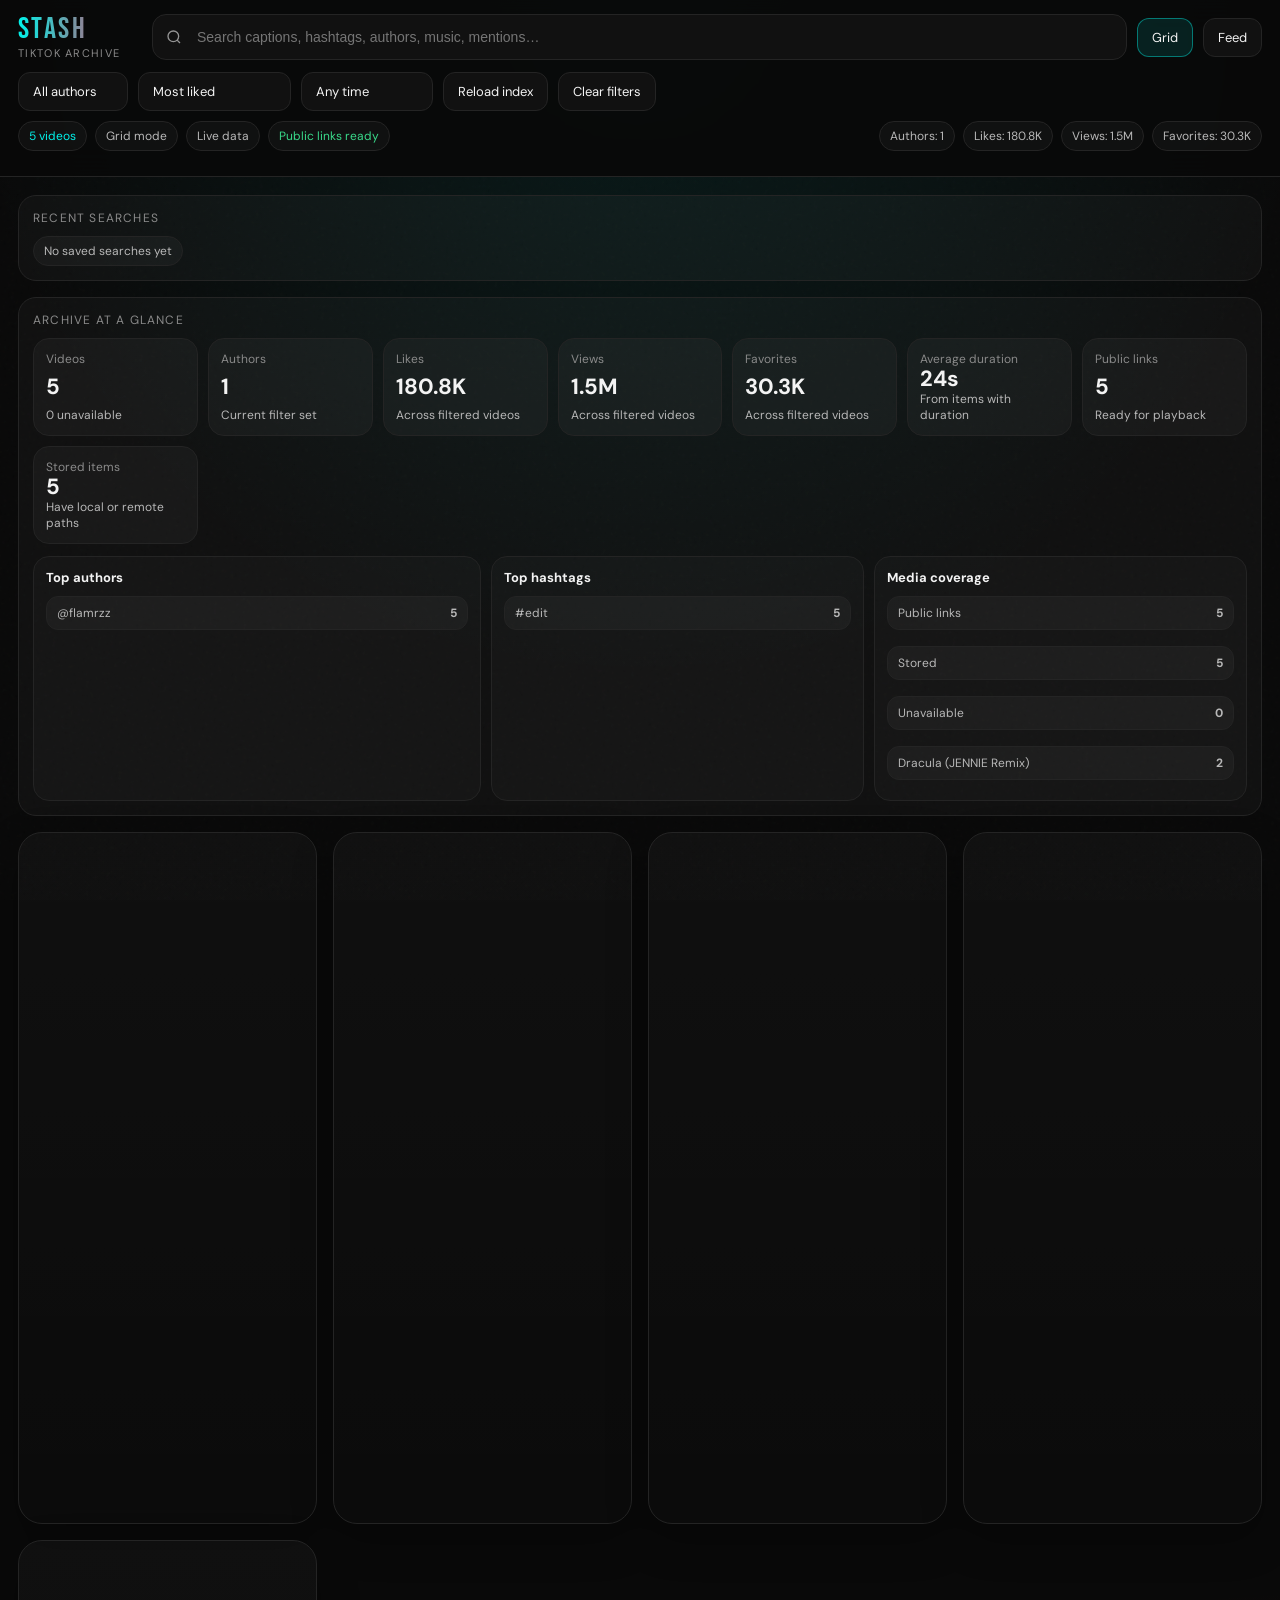
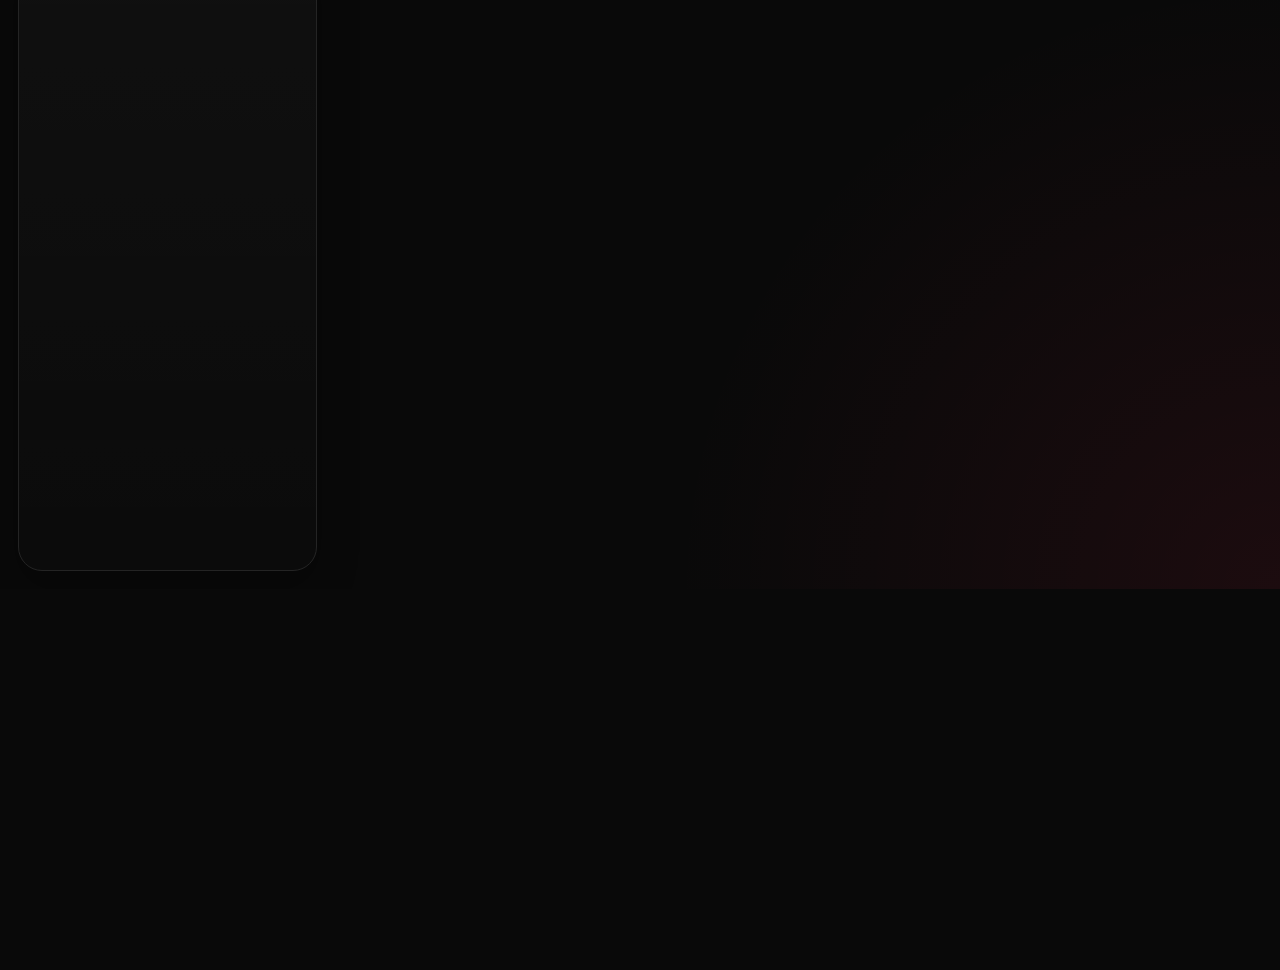
==== commit f5a0f6ab: "Update search.html" ====
--- a/ui/search.html
+++ b/ui/search.html
@@ -5,740 +5,699 @@
 <meta name="viewport" content="width=device-width, initial-scale=1.0">
 <title>TikTok Stash</title>
 <link rel="preconnect" href="https://fonts.googleapis.com">
-<link href="https://fonts.googleapis.com/css2?family=Bebas+Neue&family=DM+Sans:wght@300;400;500;600;700&display=swap" rel="stylesheet">
+<link href="https://fonts.googleapis.com/css2?family=Bebas+Neue&family=DM+Sans:wght@400;500;600;700&display=swap" rel="stylesheet">
 <style>
-  :root {
-    --bg: #090909;
-    --surface: #111111;
-    --surface-2: #151515;
-    --card: #161616;
-    --border: #242424;
-    --border-2: #2e2e2e;
-    --pink: #ff2d55;
-    --cyan: #00f2ea;
-    --text: #f3f3f3;
-    --muted: #8b8b8b;
-    --soft: #b7b7b7;
-    --good: #39d98a;
-    --warn: #ffcc00;
-  }
-
-  * { box-sizing: border-box; }
-  html, body { margin: 0; padding: 0; }
-  body {
+  :root{
+    --bg:#090909;
+    --panel:#111111;
+    --panel-2:#151515;
+    --card:#161616;
+    --border:#242424;
+    --border-2:#303030;
+    --text:#f3f3f3;
+    --muted:#8a8a8a;
+    --soft:#b8b8b8;
+    --pink:#ff2d55;
+    --cyan:#00f2ea;
+    --good:#39d98a;
+    --warn:#ffcc00;
+  }
+
+  *{box-sizing:border-box}
+  html,body{margin:0;padding:0}
+  body{
     background:
-      radial-gradient(circle at top, rgba(0,242,234,0.08), transparent 30%),
-      radial-gradient(circle at bottom right, rgba(255,45,85,0.08), transparent 24%),
+      radial-gradient(circle at top, rgba(0,242,234,.08), transparent 30%),
+      radial-gradient(circle at bottom right, rgba(255,45,85,.08), transparent 24%),
       var(--bg);
-    color: var(--text);
-    font-family: 'DM Sans', sans-serif;
-    min-height: 100vh;
-    overflow-x: hidden;
-  }
-
-  body::before {
-    content: '';
-    position: fixed;
-    inset: 0;
-    pointer-events: none;
-    background-image: url("data:image/svg+xml,%3Csvg viewBox='0 0 256 256' xmlns='http://www.w3.org/2000/svg'%3E%3Cfilter id='noise'%3E%3CfeTurbulence type='fractalNoise' baseFrequency='0.85' numOctaves='4' stitchTiles='stitch'/%3E%3C/filter%3E%3Crect width='100%25' height='100%25' filter='url(%23noise)' opacity='0.04'/%3E%3C/svg%3E");
-    opacity: 0.55;
-    z-index: 0;
-  }
-
-  .app {
-    position: relative;
-    z-index: 1;
-  }
-
-  /* ── HEADER ── */
-  .header {
-    position: sticky;
-    top: 0;
-    z-index: 20;
-    backdrop-filter: blur(16px);
-    background: rgba(9,9,9,0.88);
-    border-bottom: 1px solid var(--border);
-  }
-
-  .header-inner {
-    max-width: 1280px;
-    margin: 0 auto;
-    padding: 14px 18px;
-    display: grid;
-    gap: 12px;
-  }
-
-  .brand-row {
-    display: flex;
-    align-items: center;
-    gap: 14px;
-    flex-wrap: wrap;
-  }
-
-  .brand {
-    display: flex;
-    flex-direction: column;
-    gap: 2px;
-    user-select: none;
-  }
-
-  .brand-title {
-    font-family: 'Bebas Neue', sans-serif;
-    font-size: 30px;
-    letter-spacing: 2.4px;
-    line-height: 1;
-    background: linear-gradient(90deg, var(--cyan), var(--pink));
-    -webkit-background-clip: text;
-    background-clip: text;
-    -webkit-text-fill-color: transparent;
-  }
-
-  .brand-subtitle {
-    font-size: 11px;
-    letter-spacing: 1.3px;
-    text-transform: uppercase;
-    color: var(--muted);
-  }
-
-  .search-wrap {
-    flex: 1;
-    min-width: min(100%, 260px);
-    display: grid;
-    grid-template-columns: 1fr auto;
-    gap: 10px;
-    align-items: center;
-  }
-
-  .search {
-    position: relative;
-  }
-
-  .search input {
-    width: 100%;
-    background: var(--surface);
-    color: var(--text);
-    border: 1px solid var(--border);
-    border-radius: 14px;
-    padding: 12px 40px 12px 44px;
-    font-size: 14px;
-    font-family: inherit;
-    outline: none;
-    transition: border-color .18s, box-shadow .18s;
-  }
-
-  .search input:focus {
-    border-color: rgba(0,242,234,0.7);
-    box-shadow: 0 0 0 4px rgba(0,242,234,0.08);
-  }
-
-  .search-icon {
-    position: absolute;
-    left: 14px;
-    top: 50%;
-    transform: translateY(-50%);
-    opacity: .5;
-    pointer-events: none;
-  }
-
-  /* Clear button inside search input */
-  .search-clear {
-    position: absolute;
-    right: 12px;
-    top: 50%;
-    transform: translateY(-50%);
-    background: none;
-    border: none;
-    color: var(--muted);
-    cursor: pointer;
-    padding: 4px;
-    line-height: 1;
-    border-radius: 50%;
-    display: none;
-    font-size: 16px;
-    transition: color .15s;
-  }
-  .search-clear:hover { color: var(--text); }
-  .search-clear.visible { display: block; }
-
-  .toolbar {
-    display: grid;
-    gap: 10px;
-  }
-
-  .controls {
-    display: flex;
-    flex-wrap: wrap;
-    gap: 8px;
-    align-items: center;
-  }
-
-  select, .toggle, .mini-btn {
-    appearance: none;
-    border: 1px solid var(--border);
-    background: var(--surface);
-    color: var(--text);
-    border-radius: 12px;
-    padding: 9px 14px;
-    font: inherit;
-    font-size: 13px;
-    outline: none;
-    cursor: pointer;
-    transition: border-color .18s, background .18s;
-  }
-
-  select:focus, .toggle:focus, .mini-btn:focus {
-    border-color: rgba(0,242,234,0.7);
-  }
-
-  .toggle.active {
-    background: rgba(0,242,234,0.1);
-    border-color: rgba(0,242,234,0.42);
-    color: var(--cyan);
-  }
-
-  .mini-btn:hover {
-    border-color: var(--border-2);
-    background: var(--surface-2);
-  }
-
-  /* Active filter dot indicator */
-  .filter-active-dot {
-    display: inline-block;
-    width: 6px;
-    height: 6px;
-    background: var(--cyan);
-    border-radius: 50%;
-    margin-left: 4px;
-    vertical-align: middle;
-    opacity: 0;
-    transition: opacity .18s;
-  }
-  .filter-active-dot.on { opacity: 1; }
-
-  .meta-row {
-    display: flex;
-    flex-wrap: wrap;
-    gap: 8px;
-    align-items: center;
-    justify-content: space-between;
-  }
-
-  .status {
-    display: flex;
-    flex-wrap: wrap;
-    gap: 7px;
-    align-items: center;
-    color: var(--muted);
-    font-size: 12px;
-  }
-
-  .badge {
-    border: 1px solid var(--border);
-    background: rgba(255,255,255,0.03);
-    padding: 5px 10px;
-    border-radius: 999px;
-    white-space: nowrap;
-    font-size: 12px;
-  }
-
-  .badge.good { color: var(--good); border-color: rgba(57,217,138,0.2); }
-  .badge.warn { color: var(--warn); border-color: rgba(255,204,0,0.2); }
-  .badge.cyan { color: var(--cyan); border-color: rgba(0,242,234,0.2); }
-  .badge.muted { color: var(--muted); }
-
-  /* Clear all filters button */
-  .clear-filters-btn {
-    background: none;
-    border: 1px solid rgba(255,45,85,0.3);
-    color: var(--pink);
-    border-radius: 999px;
-    padding: 5px 10px;
-    font: inherit;
-    font-size: 12px;
-    cursor: pointer;
-    transition: background .15s, border-color .15s;
-    display: none;
-  }
-  .clear-filters-btn.visible { display: inline-block; }
-  .clear-filters-btn:hover { background: rgba(255,45,85,0.08); }
-
-  /* ── BANNERS ── */
-  .offline-banner, .error-banner, .update-banner {
-    max-width: 1280px;
-    margin: 10px auto 0;
-    padding: 0 18px;
-  }
-
-  .banner {
-    border: 1px solid var(--border);
-    border-radius: 14px;
-    padding: 11px 14px;
-    background: rgba(255,255,255,0.03);
-    color: var(--soft);
-    font-size: 13px;
-    line-height: 1.5;
-    display: flex;
-    align-items: center;
-    justify-content: space-between;
-    gap: 10px;
-  }
-
-  .banner strong { color: var(--text); }
-
-  .banner-dismiss {
-    background: none;
-    border: none;
-    color: var(--muted);
-    cursor: pointer;
-    font-size: 18px;
-    line-height: 1;
-    padding: 0 4px;
-    flex-shrink: 0;
-    transition: color .15s;
-  }
-  .banner-dismiss:hover { color: var(--text); }
-
-  /* ── RESULTS AREA ── */
-  .results {
-    max-width: 1280px;
-    margin: 0 auto;
-    padding: 18px;
-  }
-
-  /* Active hashtag filter strip */
-  .tag-filter-bar {
-    display: flex;
-    align-items: center;
-    gap: 8px;
-    flex-wrap: wrap;
-    margin-bottom: 14px;
-  }
-
-  .tag-filter-bar:empty { display: none; }
-
-  .active-tag-chip {
-    display: inline-flex;
-    align-items: center;
-    gap: 6px;
-    padding: 6px 10px;
-    border-radius: 999px;
-    border: 1px solid rgba(0,242,234,0.4);
-    background: rgba(0,242,234,0.08);
-    color: var(--cyan);
-    font-size: 12px;
-    cursor: pointer;
-    transition: background .15s;
-  }
-
-  .active-tag-chip:hover { background: rgba(0,242,234,0.14); }
-  .active-tag-chip .x { font-size: 14px; opacity: .7; }
-
-  .loading, .empty, .error {
-    min-height: 48vh;
-    display: grid;
-    place-items: center;
-    text-align: center;
-    color: var(--muted);
-  }
-
-  .skeleton-grid {
-    display: grid;
-    grid-template-columns: repeat(auto-fill, minmax(320px, 1fr));
-    gap: 16px;
-  }
-
-  .skeleton {
-    height: 430px;
-    border-radius: 22px;
-    background: linear-gradient(90deg, rgba(255,255,255,0.03), rgba(255,255,255,0.06), rgba(255,255,255,0.03));
-    background-size: 300% 100%;
-    animation: shimmer 1.2s infinite;
-    border: 1px solid var(--border);
-  }
-
-  @keyframes shimmer {
-    0%   { background-position: 0 0; }
-    100% { background-position: 100% 0; }
-  }
-
-  /* ── GRID / FEED ── */
-  .grid {
-    display: grid;
-    grid-template-columns: repeat(auto-fill, minmax(320px, 1fr));
-    gap: 16px;
-  }
-
-  .feed {
-    display: grid;
-    grid-template-columns: 1fr;
-    gap: 18px;
-    max-width: 980px;
-    margin: 0 auto;
-  }
-
-  /* ── CARD ── */
-  .card {
-    position: relative;
-    background: linear-gradient(180deg, rgba(255,255,255,0.03), rgba(255,255,255,0.01));
-    border: 1px solid var(--border);
-    border-radius: 24px;
-    overflow: hidden;
-    box-shadow: 0 16px 40px rgba(0,0,0,0.28);
-    transition: transform .18s, border-color .18s;
-  }
-
-  .card:hover {
-    transform: translateY(-2px);
-    border-color: var(--border-2);
-  }
-
-  .card.feed-mode {
-    display: grid;
-    grid-template-columns: 1fr;
-    min-height: 78vh;
-    scroll-snap-align: start;
-  }
-
-  .media {
-    position: relative;
-    background: #000;
-    aspect-ratio: 9 / 16;
-    overflow: hidden;
-  }
-
-  .feed-mode .media {
-    aspect-ratio: 9 / 16;
-    max-height: 82vh;
-  }
-
-  .player {
-    width: 100%;
-    height: 100%;
-    display: block;
-    object-fit: cover;
-    background: #000;
-  }
-
-  .poster {
-    position: absolute;
-    inset: 0;
-    background-size: cover;
-    background-position: center;
-    filter: saturate(1.05);
-    opacity: .82;
-    transition: opacity .3s;
-  }
-
-  .poster::after {
-    content: '';
-    position: absolute;
-    inset: 0;
-    background: linear-gradient(180deg, rgba(0,0,0,0.05), rgba(0,0,0,0.38));
-  }
-
-  .overlay {
-    position: absolute;
-    inset: 0;
-    display: flex;
-    flex-direction: column;
-    justify-content: space-between;
-    padding: 14px;
-    pointer-events: none;
-  }
-
-  .overlay-top,
-  .overlay-bottom {
-    display: flex;
-    align-items: center;
-    justify-content: space-between;
-    gap: 10px;
-    pointer-events: auto;
-  }
-
-  .avatar {
-    width: 42px;
-    height: 42px;
-    border-radius: 50%;
-    overflow: hidden;
-    background: linear-gradient(135deg, var(--pink), var(--cyan));
-    flex: 0 0 auto;
-    display: grid;
-    place-items: center;
-    color: #000;
-    font-weight: 800;
-    font-size: 14px;
-    border: 1px solid rgba(255,255,255,0.14);
-  }
-
-  .avatar img {
-    width: 100%;
-    height: 100%;
-    object-fit: cover;
-  }
-
-  .handle {
-    display: flex;
-    flex-direction: column;
-    min-width: 0;
-    gap: 2px;
-  }
-
-  .handle a {
-    color: var(--text);
-    text-decoration: none;
-    font-weight: 700;
-    font-size: 14px;
-    white-space: nowrap;
-    overflow: hidden;
-    text-overflow: ellipsis;
-  }
-
-  .handle .date {
-    font-size: 11px;
-    color: rgba(255,255,255,0.76);
-  }
-
-  .play-state {
-    background: rgba(0,0,0,0.44);
-    color: white;
-    border: 1px solid rgba(255,255,255,0.12);
-    padding: 7px 10px;
-    border-radius: 999px;
-    font-size: 12px;
-    backdrop-filter: blur(8px);
-  }
-
-  .info {
-    display: grid;
-    gap: 10px;
-    padding: 14px 14px 16px;
-    background: rgba(0,0,0,0.08);
-    border-top: 1px solid rgba(255,255,255,0.05);
-  }
-
-  .caption {
-    font-size: 14px;
-    line-height: 1.55;
-    color: var(--text);
-    word-break: break-word;
-  }
-
-  .caption mark {
-    background: rgba(255,45,85,0.26);
-    color: #fff;
-    padding: 0 3px;
-    border-radius: 3px;
-  }
-
-  .chips {
-    display: flex;
-    flex-wrap: wrap;
-    gap: 7px;
-  }
-
-  .chip {
-    display: inline-flex;
-    align-items: center;
-    gap: 5px;
-    padding: 6px 10px;
-    border-radius: 999px;
-    border: 1px solid var(--border);
-    background: rgba(255,255,255,0.03);
-    color: var(--soft);
-    font-size: 12px;
-    text-decoration: none;
-    transition: background .15s, border-color .15s;
-  }
-
-  .chip.cyan {
-    color: var(--cyan);
-    cursor: pointer;
-  }
-  .chip.cyan:hover {
-    background: rgba(0,242,234,0.08);
-    border-color: rgba(0,242,234,0.3);
-  }
-  /* Highlight when that hashtag is actively filtering */
-  .chip.cyan.tag-active {
-    background: rgba(0,242,234,0.14);
-    border-color: rgba(0,242,234,0.5);
-  }
-
-  .chip.pink { color: var(--pink); }
-  .chip.pink:hover { background: rgba(255,45,85,0.06); }
-
-  .stats {
-    display: flex;
-    flex-wrap: wrap;
-    gap: 8px;
-  }
-
-  .stat {
-    display: inline-flex;
-    align-items: center;
-    gap: 5px;
-    padding: 6px 10px;
-    border-radius: 999px;
-    border: 1px solid var(--border);
-    background: rgba(255,255,255,0.03);
-    color: var(--soft);
-    font-size: 12px;
-  }
-
-  .actions {
-    display: flex;
-    flex-wrap: wrap;
-    gap: 8px;
-  }
-
-  .btn {
-    display: inline-flex;
-    align-items: center;
-    justify-content: center;
-    gap: 8px;
-    text-decoration: none;
-    color: var(--text);
-    background: var(--surface-2);
-    border: 1px solid var(--border);
-    border-radius: 12px;
-    padding: 9px 12px;
-    font-size: 13px;
-    font-family: inherit;
-    cursor: pointer;
-    transition: border-color .18s, transform .18s, background .18s;
-  }
-
-  .btn:hover {
-    transform: translateY(-1px);
-    border-color: rgba(0,242,234,0.4);
-    background: rgba(255,255,255,0.04);
-  }
-
-  .btn.primary {
-    background: rgba(0,242,234,0.1);
-    border-color: rgba(0,242,234,0.35);
-  }
-
-  .btn.pink {
-    background: rgba(255,45,85,0.12);
-    border-color: rgba(255,45,85,0.34);
-  }
-
-  .feed-shell {
-    scroll-snap-type: y proximity;
-  }
-
-  .feed-shell .card {
-    min-height: 84vh;
-  }
-
-  .feed-shell .info {
-    padding-bottom: 18px;
-  }
-
-  /* ── PAGINATION ── */
-  .pagination {
-    display: flex;
-    align-items: center;
-    justify-content: center;
-    gap: 10px;
-    padding: 24px 0 8px;
-    flex-wrap: wrap;
-  }
-
-  .page-btn {
-    padding: 9px 16px;
-    border-radius: 12px;
-    border: 1px solid var(--border);
-    background: var(--surface);
-    color: var(--text);
-    font: inherit;
-    font-size: 13px;
-    cursor: pointer;
-    transition: border-color .18s, background .18s;
-  }
-
-  .page-btn:hover {
-    border-color: rgba(0,242,234,0.4);
-    background: rgba(0,242,234,0.06);
-  }
-
-  .page-btn.active {
-    background: rgba(0,242,234,0.12);
-    border-color: rgba(0,242,234,0.45);
-    color: var(--cyan);
-    font-weight: 600;
-  }
-
-  .page-btn:disabled {
-    opacity: .35;
-    cursor: default;
-    pointer-events: none;
-  }
-
-  .page-info {
-    font-size: 13px;
-    color: var(--muted);
-    padding: 0 4px;
-  }
-
-  /* ── SW UPDATE TOAST ── */
-  .update-toast {
-    position: fixed;
-    bottom: 20px;
-    right: 20px;
-    z-index: 99;
-    background: var(--surface);
-    border: 1px solid rgba(0,242,234,0.35);
-    border-radius: 16px;
-    padding: 14px 16px;
-    font-size: 13px;
-    color: var(--soft);
-    box-shadow: 0 8px 32px rgba(0,0,0,0.5);
-    display: flex;
-    align-items: center;
-    gap: 12px;
-    transform: translateY(80px);
-    opacity: 0;
-    transition: transform .3s, opacity .3s;
-    max-width: 300px;
-  }
-
-  .update-toast.visible {
-    transform: translateY(0);
-    opacity: 1;
-  }
-
-  .update-toast strong { color: var(--text); }
-
-  .update-toast button {
-    background: rgba(0,242,234,0.12);
-    border: 1px solid rgba(0,242,234,0.35);
-    color: var(--cyan);
-    border-radius: 8px;
-    padding: 6px 12px;
-    font: inherit;
-    font-size: 12px;
-    cursor: pointer;
-    white-space: nowrap;
-  }
-
-  .hidden { display: none !important; }
-
-  @media (max-width: 600px) {
-    .header-inner { padding: 12px 14px; }
-    .results { padding: 14px; }
-    .search-wrap { grid-template-columns: 1fr; }
-    .controls { gap: 6px; }
-    select, .toggle, .mini-btn { font-size: 12px; padding: 8px 11px; }
+    color:var(--text);
+    font-family:'DM Sans',sans-serif;
+    min-height:100vh;
+    overflow-x:hidden;
+  }
+
+  body::before{
+    content:'';
+    position:fixed;
+    inset:0;
+    pointer-events:none;
+    background-image:url("data:image/svg+xml,%3Csvg viewBox='0 0 256 256' xmlns='http://www.w3.org/2000/svg'%3E%3Cfilter id='noise'%3E%3CfeTurbulence type='fractalNoise' baseFrequency='0.85' numOctaves='4' stitchTiles='stitch'/%3E%3C/filter%3E%3Crect width='100%25' height='100%25' filter='url(%23noise)' opacity='0.04'/%3E%3C/svg%3E");
+    opacity:.5;
+    z-index:0;
+  }
+
+  .app{position:relative;z-index:1}
+
+  .header{
+    position:sticky;
+    top:0;
+    z-index:50;
+    backdrop-filter:blur(16px);
+    background:rgba(9,9,9,.92);
+    border-bottom:1px solid var(--border);
+  }
+
+  .header-inner{
+    max-width:1380px;
+    margin:0 auto;
+    padding:14px 18px 12px;
+    display:grid;
+    gap:12px;
+  }
+
+  .brand-row{
+    display:flex;
+    gap:14px;
+    align-items:center;
+    flex-wrap:wrap;
+  }
+
+  .brand{
+    display:flex;
+    flex-direction:column;
+    gap:2px;
+    user-select:none;
+    min-width:120px;
+  }
+
+  .brand-title{
+    font-family:'Bebas Neue',sans-serif;
+    font-size:30px;
+    line-height:1;
+    letter-spacing:2.4px;
+    background:linear-gradient(90deg,var(--cyan),var(--pink));
+    -webkit-background-clip:text;
+    background-clip:text;
+    -webkit-text-fill-color:transparent;
+  }
+
+  .brand-subtitle{
+    font-size:11px;
+    letter-spacing:1.3px;
+    text-transform:uppercase;
+    color:var(--muted);
+  }
+
+  .search-wrap{
+    flex:1;
+    display:grid;
+    grid-template-columns:1fr auto;
+    gap:10px;
+    min-width:min(100%,280px);
+  }
+
+  .search{
+    position:relative;
+  }
+
+  .search input{
+    width:100%;
+    background:var(--panel);
+    color:var(--text);
+    border:1px solid var(--border);
+    border-radius:14px;
+    padding:14px 16px 14px 44px;
+    font-size:14px;
+    outline:none;
+    transition:border-color .18s, box-shadow .18s;
+  }
+
+  .search input:focus{
+    border-color:rgba(0,242,234,.7);
+    box-shadow:0 0 0 4px rgba(0,242,234,.08);
+  }
+
+  .search svg{
+    position:absolute;
+    left:14px;
+    top:50%;
+    transform:translateY(-50%);
+    opacity:.55;
+    pointer-events:none;
+  }
+
+  .mode-switch{
+    display:flex;
+    gap:10px;
+    align-items:center;
+  }
+
+  .toggle, .mini-btn, select, .copy-btn, .link-btn, .action-btn{
+    appearance:none;
+    border:1px solid var(--border);
+    background:var(--panel);
+    color:var(--text);
+    border-radius:12px;
+    padding:10px 14px;
+    font:inherit;
+    font-size:13px;
+    cursor:pointer;
+    transition:border-color .18s, background .18s, transform .18s;
+    text-decoration:none;
+    display:inline-flex;
+    align-items:center;
+    gap:8px;
+  }
+
+  .toggle.active, .mini-btn.active{
+    background:rgba(0,242,234,.1);
+    border-color:rgba(0,242,234,.42);
+  }
+
+  .toggle:hover, .mini-btn:hover, .copy-btn:hover, .link-btn:hover, .action-btn:hover, select:hover{
+    transform:translateY(-1px);
+    border-color:var(--border-2);
+  }
+
+  .toolbar{
+    display:grid;
+    gap:10px;
+  }
+
+  .controls{
+    display:flex;
+    flex-wrap:wrap;
+    gap:10px;
+    align-items:center;
+  }
+
+  select{
+    padding-right:30px;
+  }
+
+  .summary-row{
+    display:flex;
+    flex-wrap:wrap;
+    gap:8px;
+    align-items:center;
+    justify-content:space-between;
+  }
+
+  .badges{
+    display:flex;
+    flex-wrap:wrap;
+    gap:8px;
+    align-items:center;
+  }
+
+  .badge{
+    border:1px solid var(--border);
+    background:rgba(255,255,255,.03);
+    padding:6px 10px;
+    border-radius:999px;
+    white-space:nowrap;
+    font-size:12px;
+    color:var(--soft);
+  }
+
+  .badge.good{color:var(--good)}
+  .badge.warn{color:var(--warn)}
+  .badge.cyan{color:var(--cyan)}
+
+  .progress-wrap{
+    height:3px;
+    background:rgba(255,255,255,.04);
+    border-radius:999px;
+    overflow:hidden;
+    opacity:0;
+    transition:opacity .2s;
+  }
+
+  .progress-wrap.visible{opacity:1}
+  .progress-bar{
+    width:35%;
+    height:100%;
+    background:linear-gradient(90deg,var(--cyan),var(--pink));
+    border-radius:999px;
+    animation:progressMove 1s linear infinite;
+  }
+  @keyframes progressMove{
+    0%{transform:translateX(-100%)}
+    100%{transform:translateX(320%)}
+  }
+
+  main{
+    max-width:1380px;
+    margin:0 auto;
+    padding:18px;
+  }
+
+  .recent-wrap, .analytics-wrap, .banner{
+    margin-bottom:16px;
+  }
+
+  .panel{
+    border:1px solid var(--border);
+    border-radius:18px;
+    background:rgba(255,255,255,.03);
+    padding:14px;
+  }
+
+  .panel-title{
+    font-size:12px;
+    text-transform:uppercase;
+    letter-spacing:1.2px;
+    color:var(--muted);
+    margin-bottom:10px;
+  }
+
+  .recent-chips, .analytics-grid, .top-list{
+    display:flex;
+    flex-wrap:wrap;
+    gap:8px;
+  }
+
+  .recent-chip, .chip, .stat-chip, .top-item{
+    display:inline-flex;
+    align-items:center;
+    gap:8px;
+    padding:8px 10px;
+    border-radius:999px;
+    border:1px solid var(--border);
+    background:rgba(255,255,255,.03);
+    color:var(--soft);
+    font-size:12px;
+  }
+
+  .recent-chip{
+    cursor:pointer;
+  }
+
+  .recent-chip:hover{
+    border-color:var(--border-2);
+    color:var(--text);
+  }
+
+  .analytics-grid{
+    display:grid;
+    grid-template-columns:repeat(auto-fit, minmax(150px, 1fr));
+    gap:10px;
+  }
+
+  .metric{
+    border:1px solid var(--border);
+    border-radius:16px;
+    background:rgba(255,255,255,.03);
+    padding:12px;
+    min-height:88px;
+    display:flex;
+    flex-direction:column;
+    justify-content:space-between;
+  }
+
+  .metric .label{
+    color:var(--muted);
+    font-size:12px;
+  }
+
+  .metric .value{
+    font-size:22px;
+    font-weight:700;
+    line-height:1.1;
+  }
+
+  .metric .sub{
+    color:var(--soft);
+    font-size:12px;
+  }
+
+  .columns{
+    display:grid;
+    grid-template-columns:1.2fr 1fr 1fr;
+    gap:10px;
+    margin-top:12px;
+  }
+
+  .list-box{
+    border:1px solid var(--border);
+    border-radius:16px;
+    background:rgba(255,255,255,.02);
+    padding:12px;
+    min-height:120px;
+  }
+
+  .list-box h3{
+    margin:0 0 10px 0;
+    font-size:13px;
+    color:var(--text);
+  }
+
+  .list-box .top-item{
+    display:flex;
+    justify-content:space-between;
+    width:100%;
+    margin-bottom:8px;
+    border-radius:12px;
+  }
+
+  .feed-shell, .grid-shell{
+    display:none;
+  }
+
+  .grid-shell.active{
+    display:grid;
+    grid-template-columns:repeat(auto-fill, minmax(270px, 1fr));
+    gap:16px;
+  }
+
+  .feed-shell.active{
+    display:block;
+  }
+
+  .card{
+    position:relative;
+    background:linear-gradient(180deg, rgba(255,255,255,.03), rgba(255,255,255,.01));
+    border:1px solid var(--border);
+    border-radius:24px;
+    overflow:hidden;
+    box-shadow:0 16px 40px rgba(0,0,0,.28);
+    transition:transform .18s, border-color .18s;
+    content-visibility:auto;
+    contain-intrinsic-size: 520px 760px;
+  }
+
+  .card:hover{
+    transform:translateY(-2px);
+    border-color:var(--border-2);
+  }
+
+  .card.feed{
+    min-height:84vh;
+    scroll-snap-align:start;
+  }
+
+  .media{
+    position:relative;
+    background:#000;
+    overflow:hidden;
+  }
+
+  .card.grid .media{
+    aspect-ratio:9/12;
+  }
+
+  .card.feed .media{
+    aspect-ratio:9/16;
+    max-height:82vh;
+  }
+
+  .poster{
+    position:absolute;
+    inset:0;
+    background-size:cover;
+    background-position:center;
+    opacity:.92;
+  }
+
+  .poster::after{
+    content:'';
+    position:absolute;
+    inset:0;
+    background:linear-gradient(180deg, rgba(0,0,0,.08), rgba(0,0,0,.44));
+  }
+
+  .grid-overlay{
+    position:absolute;
+    inset:auto 0 0 0;
+    padding:16px;
+    display:flex;
+    flex-direction:column;
+    gap:10px;
+    z-index:2;
+  }
+
+  .grid-top, .feed-top{
+    display:flex;
+    align-items:flex-start;
+    justify-content:space-between;
+    gap:10px;
+  }
+
+  .avatar{
+    width:42px;
+    height:42px;
+    border-radius:50%;
+    overflow:hidden;
+    flex:0 0 auto;
+    display:grid;
+    place-items:center;
+    background:linear-gradient(135deg,var(--pink),var(--cyan));
+    color:#000;
+    font-weight:800;
+    font-size:14px;
+    border:1px solid rgba(255,255,255,.14);
+  }
+
+  .avatar img{
+    width:100%;
+    height:100%;
+    object-fit:cover;
+  }
+
+  .handle{
+    display:flex;
+    flex-direction:column;
+    min-width:0;
+    gap:2px;
+  }
+
+  .handle a{
+    color:var(--text);
+    text-decoration:none;
+    font-weight:700;
+    font-size:14px;
+    white-space:nowrap;
+    overflow:hidden;
+    text-overflow:ellipsis;
+  }
+
+  .handle .date{
+    font-size:11px;
+    color:rgba(255,255,255,.72);
+  }
+
+  .state-pill{
+    background:rgba(0,0,0,.46);
+    color:#fff;
+    border:1px solid rgba(255,255,255,.12);
+    padding:8px 10px;
+    border-radius:999px;
+    font-size:12px;
+    backdrop-filter:blur(8px);
+    flex:0 0 auto;
+  }
+
+  .info{
+    display:grid;
+    gap:10px;
+    padding:14px 14px 16px;
+    background:rgba(0,0,0,.08);
+    border-top:1px solid rgba(255,255,255,.05);
+  }
+
+  .caption{
+    font-size:14px;
+    line-height:1.55;
+    color:var(--text);
+    word-break:break-word;
+  }
+
+  .caption mark{
+    background:rgba(255,45,85,.24);
+    color:#fff;
+    padding:0 3px;
+    border-radius:3px;
+  }
+
+  .chips{
+    display:flex;
+    flex-wrap:wrap;
+    gap:7px;
+  }
+
+  .chip{
+    text-decoration:none;
+    color:var(--soft);
+  }
+
+  .chip.cyan{color:var(--cyan)}
+  .chip.pink{color:var(--pink)}
+
+  .stats{
+    display:flex;
+    flex-wrap:wrap;
+    gap:10px;
+  }
+
+  .stat{
+    display:inline-flex;
+    align-items:center;
+    gap:6px;
+    padding:7px 10px;
+    border-radius:999px;
+    border:1px solid var(--border);
+    background:rgba(255,255,255,.03);
+    color:var(--soft);
+    font-size:12px;
+  }
+
+  .actions{
+    display:flex;
+    flex-wrap:wrap;
+    gap:10px;
+  }
+
+  .copy-btn, .link-btn, .action-btn{
+    padding:10px 12px;
+    background:var(--panel-2);
+  }
+
+  .copy-btn.primary{
+    background:rgba(255,45,85,.12);
+    border-color:rgba(255,45,85,.34);
+  }
+
+  .copy-btn.secondary{
+    background:rgba(0,242,234,.1);
+    border-color:rgba(0,242,234,.35);
+  }
+
+  .status-line{
+    display:flex;
+    flex-wrap:wrap;
+    gap:8px;
+    margin-top:10px;
+  }
+
+  .status-pill{
+    font-size:11px;
+    padding:6px 9px;
+    border-radius:999px;
+    border:1px solid var(--border);
+    color:var(--muted);
+    background:rgba(255,255,255,.02);
+  }
+  .status-pill.good{color:var(--good)}
+  .status-pill.warn{color:var(--warn)}
+  .status-pill.cyan{color:var(--cyan)}
+
+  .feed-video{
+    width:100%;
+    height:100%;
+    object-fit:cover;
+    background:#000;
+    display:block;
+  }
+
+  .grid-fallback{
+    position:absolute;
+    inset:0;
+    display:grid;
+    place-items:center;
+    color:#fff;
+    z-index:2;
+    pointer-events:none;
+    text-align:center;
+    padding:20px;
+  }
+
+  .grid-fallback span{
+    display:inline-block;
+    padding:8px 12px;
+    border-radius:999px;
+    background:rgba(0,0,0,.42);
+    border:1px solid rgba(255,255,255,.12);
+    font-size:12px;
+  }
+
+  .grid-mini{
+    display:grid;
+    gap:10px;
+    padding:12px 12px 14px;
+  }
+
+  .grid .grid-mini{
+    margin-top:-54px;
+    position:relative;
+    z-index:2;
+    background:linear-gradient(180deg, rgba(0,0,0,0), rgba(0,0,0,.52));
+  }
+
+  .grid .title{
+    font-size:13px;
+    line-height:1.45;
+    color:var(--text);
+    display:-webkit-box;
+    -webkit-line-clamp:3;
+    -webkit-box-orient:vertical;
+    overflow:hidden;
+  }
+
+  .feed .title{
+    font-size:15px;
+    line-height:1.5;
+  }
+
+  .empty, .error, .loading{
+    min-height:48vh;
+    display:grid;
+    place-items:center;
+    text-align:center;
+    color:var(--muted);
+  }
+
+  .banner{
+    max-width:1380px;
+    margin:0 auto 16px;
+    padding:0 18px;
+  }
+
+  .banner-box{
+    border:1px solid var(--border);
+    border-radius:16px;
+    padding:12px 14px;
+    background:rgba(255,255,255,.03);
+    color:var(--soft);
+    font-size:13px;
+    line-height:1.5;
+  }
+
+  .banner-box strong{color:var(--text)}
+
+  .hidden{display:none !important}
+
+  .floating-top{
+    position:fixed;
+    right:18px;
+    bottom:18px;
+    z-index:80;
+    border:1px solid var(--border);
+    background:rgba(17,17,17,.9);
+    color:var(--text);
+    border-radius:999px;
+    padding:12px 14px;
+    box-shadow:0 12px 30px rgba(0,0,0,.26);
+    cursor:pointer;
+  }
+
+  @media (max-width: 720px){
+    .search-wrap{
+      grid-template-columns:1fr;
+    }
+    .mode-switch{
+      justify-content:flex-start;
+    }
+    .columns{
+      grid-template-columns:1fr;
+    }
+    .grid-shell.active{
+      grid-template-columns:1fr;
+    }
   }
 </style>
 </head>
 <body>
 <div class="app">
-
-  <!-- HEADER -->
   <header class="header">
     <div class="header-inner">
       <div class="brand-row">
@@ -749,15 +708,14 @@
 
         <div class="search-wrap">
           <div class="search">
-            <svg class="search-icon" width="16" height="16" fill="none" stroke="white" stroke-width="2" viewBox="0 0 24 24">
+            <svg width="16" height="16" fill="none" stroke="white" stroke-width="2" viewBox="0 0 24 24">
               <circle cx="11" cy="11" r="8"></circle>
               <path d="M21 21l-4.35-4.35"></path>
             </svg>
-            <input id="searchInput" type="search" placeholder="Search captions, hashtags, authors, music…" autocomplete="off" spellcheck="false">
-            <button class="search-clear" id="searchClear" type="button" aria-label="Clear search">×</button>
+            <input id="searchInput" type="text" placeholder="Search captions, hashtags, authors, music, mentions…" autocomplete="off">
           </div>
 
-          <div class="controls">
+          <div class="mode-switch">
             <button class="toggle active" id="gridModeBtn" type="button">Grid</button>
             <button class="toggle" id="feedModeBtn" type="button">Feed</button>
           </div>
@@ -771,13 +729,13 @@
           </select>
 
           <select id="sortSelect">
-            <option value="likes">↓ Most liked</option>
-            <option value="views">↓ Most viewed</option>
-            <option value="comments">↓ Most commented</option>
-            <option value="shares">↓ Most shared</option>
-            <option value="favorites">↓ Most favorited</option>
-            <option value="date_desc">↓ Newest first</option>
-            <option value="date_asc">↑ Oldest first</option>
+            <option value="likes">Most liked</option>
+            <option value="views">Most viewed</option>
+            <option value="comments">Most commented</option>
+            <option value="shares">Most shared</option>
+            <option value="favorites">Most favorited</option>
+            <option value="date_desc">Newest first</option>
+            <option value="date_asc">Oldest first</option>
           </select>
 
           <select id="dateFilter">
@@ -788,114 +746,137 @@
             <option value="365">Last year</option>
           </select>
 
-          <button class="mini-btn" id="refreshBtn" type="button">↺ Reload index</button>
-        </div>
-
-        <div class="meta-row">
-          <div class="status" id="statusBar">
+          <button class="mini-btn" id="reloadBtn" type="button">Reload index</button>
+          <button class="mini-btn" id="clearBtn" type="button">Clear filters</button>
+        </div>
+
+        <div class="summary-row">
+          <div class="badges">
             <span class="badge cyan" id="resultsMeta">Loading…</span>
-            <span class="badge muted" id="modeMeta">Grid mode</span>
-            <span class="badge muted hidden" id="cacheMeta">Cache used</span>
+            <span class="badge" id="modeMeta">Grid mode</span>
+            <span class="badge" id="cacheMeta">Cache inactive</span>
+            <span class="badge good" id="sourceMeta">Public links ready</span>
           </div>
-          <div style="display:flex;align-items:center;gap:8px;">
-            <button class="clear-filters-btn" id="clearFiltersBtn" type="button">✕ Clear filters</button>
-            <span class="badge good hidden" id="onlineMeta">Online</span>
-            <span class="badge warn hidden" id="offlineMeta">Offline</span>
-          </div>
+          <div class="badges" id="statsMeta"></div>
+        </div>
+
+        <div class="progress-wrap" id="progressWrap">
+          <div class="progress-bar"></div>
         </div>
       </div>
     </div>
   </header>
 
-  <!-- BANNERS -->
-  <div class="offline-banner hidden" id="offlineBanner">
-    <div class="banner">
-      <span><strong>Offline mode:</strong> showing cached archive data. Video playback may fall back to posters or open-link buttons.</span>
-      <button class="banner-dismiss" id="offlineDismiss" type="button" aria-label="Dismiss">×</button>
+  <div class="banner hidden" id="offlineBanner">
+    <div class="banner-box">
+      <strong>Offline mode:</strong> showing cached archive data. If a video cannot stream, the card falls back to the poster and the open-link actions.
     </div>
   </div>
 
-  <div class="error-banner hidden" id="errorBanner">
-    <div class="banner">
-      <span id="errorBox"></span>
-    </div>
+  <div class="banner hidden" id="errorBanner">
+    <div class="banner-box" id="errorBox"></div>
   </div>
 
-  <!-- MAIN -->
-  <main class="results">
+  <main>
+    <section class="panel recent-wrap">
+      <div class="panel-title">Recent searches</div>
+      <div class="recent-chips" id="recentBar"></div>
+    </section>
+
+    <section class="panel analytics-wrap">
+      <div class="panel-title">Archive at a glance</div>
+      <div class="analytics-grid" id="analyticsGrid"></div>
+      <div class="columns">
+        <div class="list-box">
+          <h3>Top authors</h3>
+          <div class="top-list" id="topAuthors"></div>
+        </div>
+        <div class="list-box">
+          <h3>Top hashtags</h3>
+          <div class="top-list" id="topHashtags"></div>
+        </div>
+        <div class="list-box">
+          <h3>Media coverage</h3>
+          <div class="top-list" id="coverageStats"></div>
+        </div>
+      </div>
+    </section>
+
     <div class="loading" id="loadingState">
       <div>
         <div class="skeleton-grid" aria-hidden="true">
-          <div class="skeleton"></div>
-          <div class="skeleton"></div>
-          <div class="skeleton"></div>
+          <div class="card" style="height:420px;background:linear-gradient(90deg, rgba(255,255,255,.03), rgba(255,255,255,.07), rgba(255,255,255,.03));"></div>
+          <div class="card" style="height:420px;background:linear-gradient(90deg, rgba(255,255,255,.03), rgba(255,255,255,.07), rgba(255,255,255,.03));"></div>
+          <div class="card" style="height:420px;background:linear-gradient(90deg, rgba(255,255,255,.03), rgba(255,255,255,.07), rgba(255,255,255,.03));"></div>
         </div>
         <p style="margin-top:14px;">Loading archive…</p>
       </div>
     </div>
 
-    <!-- Active hashtag filter strip -->
-    <div class="tag-filter-bar" id="tagFilterBar"></div>
-
-    <section id="resultsShell" class="grid hidden"></section>
-
-    <div id="paginationShell" class="pagination hidden"></div>
+    <section id="gridView" class="grid-shell hidden"></section>
+
+    <section id="feedView" class="feed-shell hidden">
+      <div id="feedTopSpacer"></div>
+      <div id="feedItems"></div>
+      <div id="feedBottomSpacer"></div>
+    </section>
   </main>
+
+  <button class="floating-top hidden" id="backToTop" type="button">Back to top</button>
 </div>
 
-<!-- SW Update Toast -->
-<div class="update-toast" id="updateToast">
-  <span><strong>Update available</strong><br>A new version of Stash is ready.</span>
-  <button id="updateBtn" type="button">Reload</button>
-</div>
-
 <script>
-// ─── CONFIG ───────────────────────────────────────────────────────────────────
-const DATA_URL   = '../archive/search/search_index.json';
-const CACHE_NAME = 'tiktok-stash-ui-v3';
-const MODE_KEY   = 'tiktok-stash-ui-mode-v2';
-const PAGE_SIZE  = 60; // cards per page in grid; feed uses same
-
-// ─── STATE ────────────────────────────────────────────────────────────────────
-let allItems      = [];
+const DATA_URL = '../archive/search/search_index.json';
+const CACHE_KEY = 'tiktok-stash-search-cache-v7';
+const RECENT_KEY = 'tiktok-stash-recent-searches-v1';
+const MODE_KEY = 'tiktok-stash-ui-mode-v5';
+
+const GRID_BATCH = 30;
+const FEED_ESTIMATE = 920;
+const FEED_OVERSCAN = 3;
+
+let allItems = [];
 let filteredItems = [];
-let currentMode   = localStorage.getItem(MODE_KEY) || 'grid';
-let activeObserver = null;
-let activePlayingVideo = null;
-let activeHashtag = '';   // hashtag currently being filtered by click
-let currentPage   = 1;
-let searchDebounceTimer = null;
-let waitingWorker = null;
-
-// ─── ELEMENTS ─────────────────────────────────────────────────────────────────
+let currentMode = localStorage.getItem(MODE_KEY) || 'grid';
+let gridRendered = 0;
+let gridObserver = null;
+let feedObserver = null;
+let activeVideo = null;
+let scrollRaf = 0;
+let loadRaf = 0;
+
 const els = {
-  loadingState:    document.getElementById('loadingState'),
-  resultsShell:    document.getElementById('resultsShell'),
-  paginationShell: document.getElementById('paginationShell'),
-  tagFilterBar:    document.getElementById('tagFilterBar'),
-  searchInput:     document.getElementById('searchInput'),
-  searchClear:     document.getElementById('searchClear'),
-  authorFilter:    document.getElementById('authorFilter'),
-  sortSelect:      document.getElementById('sortSelect'),
-  dateFilter:      document.getElementById('dateFilter'),
-  resultsMeta:     document.getElementById('resultsMeta'),
-  modeMeta:        document.getElementById('modeMeta'),
-  cacheMeta:       document.getElementById('cacheMeta'),
-  onlineMeta:      document.getElementById('onlineMeta'),
-  offlineMeta:     document.getElementById('offlineMeta'),
-  errorBanner:     document.getElementById('errorBanner'),
-  errorBox:        document.getElementById('errorBox'),
-  offlineBanner:   document.getElementById('offlineBanner'),
-  offlineDismiss:  document.getElementById('offlineDismiss'),
-  clearFiltersBtn: document.getElementById('clearFiltersBtn'),
-  gridModeBtn:     document.getElementById('gridModeBtn'),
-  feedModeBtn:     document.getElementById('feedModeBtn'),
-  refreshBtn:      document.getElementById('refreshBtn'),
-  updateToast:     document.getElementById('updateToast'),
-  updateBtn:       document.getElementById('updateBtn'),
+  loadingState: document.getElementById('loadingState'),
+  gridView: document.getElementById('gridView'),
+  feedView: document.getElementById('feedView'),
+  feedTopSpacer: document.getElementById('feedTopSpacer'),
+  feedItems: document.getElementById('feedItems'),
+  feedBottomSpacer: document.getElementById('feedBottomSpacer'),
+  searchInput: document.getElementById('searchInput'),
+  authorFilter: document.getElementById('authorFilter'),
+  sortSelect: document.getElementById('sortSelect'),
+  dateFilter: document.getElementById('dateFilter'),
+  resultsMeta: document.getElementById('resultsMeta'),
+  modeMeta: document.getElementById('modeMeta'),
+  cacheMeta: document.getElementById('cacheMeta'),
+  statsMeta: document.getElementById('statsMeta'),
+  sourceMeta: document.getElementById('sourceMeta'),
+  errorBanner: document.getElementById('errorBanner'),
+  errorBox: document.getElementById('errorBox'),
+  offlineBanner: document.getElementById('offlineBanner'),
+  progressWrap: document.getElementById('progressWrap'),
+  gridModeBtn: document.getElementById('gridModeBtn'),
+  feedModeBtn: document.getElementById('feedModeBtn'),
+  reloadBtn: document.getElementById('reloadBtn'),
+  clearBtn: document.getElementById('clearBtn'),
+  backToTop: document.getElementById('backToTop'),
+  recentBar: document.getElementById('recentBar'),
+  analyticsGrid: document.getElementById('analyticsGrid'),
+  topAuthors: document.getElementById('topAuthors'),
+  topHashtags: document.getElementById('topHashtags'),
+  coverageStats: document.getElementById('coverageStats')
 };
 
-// ─── UTILS ────────────────────────────────────────────────────────────────────
 function escHtml(value) {
   return String(value ?? '')
     .replace(/&/g, '&amp;')
@@ -913,7 +894,7 @@
   const num = Number(n);
   if (!Number.isFinite(num) || num < 0) return '—';
   if (num >= 1_000_000) return (num / 1_000_000).toFixed(1) + 'M';
-  if (num >= 1_000)     return (num / 1_000).toFixed(1) + 'K';
+  if (num >= 1_000) return (num / 1_000).toFixed(1) + 'K';
   return String(num);
 }
 
@@ -921,9 +902,13 @@
   if (!iso) return '';
   try {
     return new Date(iso).toLocaleDateString('en-GB', {
-      day: 'numeric', month: 'short', year: 'numeric'
+      day: 'numeric',
+      month: 'short',
+      year: 'numeric'
     });
-  } catch { return ''; }
+  } catch {
+    return '';
+  }
 }
 
 function initials(name) {
@@ -950,16 +935,11 @@
   return [];
 }
 
-/**
- * highlight() — safely escapes text first, then marks query matches.
- * query is also escaped so special regex characters don't cause errors.
- */
 function highlight(text, query) {
   const safe = escHtml(text || '');
   const q = String(query || '').trim();
   if (!q) return safe;
-  // Escape query for regex (operates on already-html-escaped string)
-  const escaped = escHtml(q).replace(/[.*+?^${}()|[\]\\]/g, '\\$&');
+  const escaped = q.replace(/[.*+?^${}()|[\]\\]/g, '\\$&');
   try {
     return safe.replace(new RegExp(`(${escaped})`, 'gi'), '<mark>$1</mark>');
   } catch {
@@ -967,19 +947,25 @@
   }
 }
 
+function isHttpUrl(value) {
+  return typeof value === 'string' && /^https?:\/\//i.test(value);
+}
+
 function getStat(item, key) {
   const direct = item?.[key];
   if (direct != null && Number.isFinite(Number(direct))) return Number(direct);
+
   const stats = item?.stats || {};
   const aliases = {
-    likes:     ['likes', 'diggCount', 'digg'],
-    views:     ['views', 'playCount'],
-    comments:  ['comments', 'commentCount'],
-    shares:    ['shares', 'shareCount'],
+    likes: ['likes', 'diggCount', 'digg'],
+    views: ['views', 'playCount'],
+    comments: ['comments', 'commentCount'],
+    shares: ['shares', 'shareCount'],
     favorites: ['favorites', 'collectCount'],
-    reposts:   ['reposts', 'repostCount']
+    reposts: ['reposts', 'repostCount']
   };
-  for (const candidate of (aliases[key] || [key])) {
+
+  for (const candidate of aliases[key] || [key]) {
     if (stats[candidate] != null && Number.isFinite(Number(stats[candidate]))) {
       return Number(stats[candidate]);
     }
@@ -987,13 +973,9 @@
   return 0;
 }
 
-function isHttpUrl(value) {
-  return typeof value === 'string' && /^https?:\/\//i.test(value);
-}
-
 function getPlaybackUrl(item) {
-  if (isHttpUrl(item?.public_link_url))    return item.public_link_url;
-  if (isHttpUrl(item?.video_storage_url))  return item.video_storage_url;
+  if (isHttpUrl(item?.public_link_url)) return item.public_link_url;
+  if (isHttpUrl(item?.video_storage_url)) return item.video_storage_url;
   return '';
 }
 
@@ -1001,68 +983,107 @@
   return getPlaybackUrl(item) || item?.url || '#';
 }
 
-function getStorageLabel(item) {
-  return item?.video_storage_path || item?.metadata_storage_path || '';
-}
-
-function debounce(fn, delay) {
-  return (...args) => {
-    clearTimeout(searchDebounceTimer);
-    searchDebounceTimer = setTimeout(() => fn(...args), delay);
-  };
-}
-
-// ─── URL STATE (hash-based) ───────────────────────────────────────────────────
-function serializeState() {
-  const params = new URLSearchParams();
-  const q = els.searchInput.value.trim();
-  if (q)                           params.set('q', q);
-  if (els.authorFilter.value)      params.set('author', els.authorFilter.value);
-  if (els.sortSelect.value !== 'likes') params.set('sort', els.sortSelect.value);
-  if (els.dateFilter.value)        params.set('date', els.dateFilter.value);
-  if (activeHashtag)               params.set('tag', activeHashtag);
-  if (currentPage > 1)             params.set('page', currentPage);
-  const str = params.toString();
-  history.replaceState(null, '', str ? `#${str}` : location.pathname + location.search);
-}
-
-function restoreState() {
-  const hash = location.hash.replace(/^#/, '');
-  if (!hash) return;
-  const params = new URLSearchParams(hash);
-  if (params.has('q'))      els.searchInput.value = params.get('q');
-  if (params.has('author')) els.authorFilter.value = params.get('author');
-  if (params.has('sort'))   els.sortSelect.value = params.get('sort');
-  if (params.has('date'))   els.dateFilter.value = params.get('date');
-  if (params.has('tag'))    activeHashtag = params.get('tag');
-  if (params.has('page'))   currentPage = Math.max(1, parseInt(params.get('page'), 10) || 1);
-  updateSearchClearBtn();
-}
-
-// ─── CACHE ───────────────────────────────────────────────────────────────────
-async function loadCachedIndex() {
-  if (!('caches' in window)) return [];
+function getPosterUrl(item) {
+  return item?.video_cover_url || item?.music_cover || '';
+}
+
+function getAvatarUrl(item) {
+  return item?.author_avatar || '';
+}
+
+function getMusicUrl(item) {
+  return item?.music_url || '';
+}
+
+function getAuthorUrl(item) {
+  const author = item?.author || '';
+  if (item?.author_profile) return item.author_profile;
+  return author ? `https://www.tiktok.com/@${encodeURIComponent(author)}` : '#';
+}
+
+function topCounts(items, keyFn, limit = 5) {
+  const counts = new Map();
+  for (const item of items) {
+    const keys = keyFn(item);
+    for (const rawKey of keys) {
+      const key = String(rawKey || '').trim();
+      if (!key) continue;
+      counts.set(key, (counts.get(key) || 0) + 1);
+    }
+  }
+  return [...counts.entries()]
+    .sort((a, b) => b[1] - a[1] || a[0].localeCompare(b[0]))
+    .slice(0, limit);
+}
+
+function loadCachedIndex() {
   try {
-    const cache  = await caches.open(CACHE_NAME);
-    const cached = await cache.match(DATA_URL);
-    if (!cached) return [];
-    const data = await cached.json();
-    return Array.isArray(data) ? data : [];
-  } catch { return []; }
-}
-
-async function saveIndexCache(items) {
-  if (!('caches' in window)) return;
+    const raw = localStorage.getItem(CACHE_KEY);
+    if (!raw) return [];
+    const parsed = JSON.parse(raw);
+    return Array.isArray(parsed) ? parsed : [];
+  } catch {
+    return [];
+  }
+}
+
+function saveCachedIndex(items) {
   try {
-    const cache = await caches.open(CACHE_NAME);
-    await cache.put(DATA_URL, new Response(JSON.stringify(items), {
-      headers: { 'Content-Type': 'application/json' }
-    }));
-  } catch {}
-}
-
-// ─── MODE ─────────────────────────────────────────────────────────────────────
-function setMode(mode, skipRender = false) {
+    localStorage.setItem(CACHE_KEY, JSON.stringify(items));
+    els.cacheMeta.textContent = 'Cache updated';
+  } catch {
+    els.cacheMeta.textContent = 'Cache limited';
+  }
+}
+
+function loadRecentQueries() {
+  try {
+    const raw = localStorage.getItem(RECENT_KEY);
+    if (!raw) return [];
+    const parsed = JSON.parse(raw);
+    return Array.isArray(parsed) ? parsed : [];
+  } catch {
+    return [];
+  }
+}
+
+function saveRecentQuery(query) {
+  const q = String(query || '').trim();
+  if (!q) return;
+
+  const recent = loadRecentQueries().filter(item => item !== q);
+  recent.unshift(q);
+  recent.splice(6);
+  localStorage.setItem(RECENT_KEY, JSON.stringify(recent));
+  renderRecentQueries();
+}
+
+function renderRecentQueries() {
+  const recent = loadRecentQueries();
+  if (!recent.length) {
+    els.recentBar.innerHTML = '<span class="badge">No saved searches yet</span>';
+    return;
+  }
+
+  els.recentBar.innerHTML = recent.map(q => `
+    <button class="recent-chip" type="button" data-recent="${escAttr(q)}">${highlight(q, '')}</button>
+  `).join('');
+
+  els.recentBar.querySelectorAll('[data-recent]').forEach(btn => {
+    btn.addEventListener('click', () => {
+      els.searchInput.value = btn.getAttribute('data-recent') || '';
+      resetRender();
+      render();
+      els.searchInput.focus();
+    });
+  });
+}
+
+function setProgress(visible) {
+  els.progressWrap.classList.toggle('visible', !!visible);
+}
+
+function setMode(mode) {
   currentMode = mode === 'feed' ? 'feed' : 'grid';
   localStorage.setItem(MODE_KEY, currentMode);
 
@@ -1070,62 +1091,32 @@
   els.feedModeBtn.classList.toggle('active', currentMode === 'feed');
   els.modeMeta.textContent = currentMode === 'feed' ? 'Feed mode' : 'Grid mode';
 
-  if (currentMode === 'feed') {
-    els.resultsShell.classList.remove('grid');
-    els.resultsShell.classList.add('feed', 'feed-shell');
-    els.paginationShell.classList.add('hidden');
-  } else {
-    els.resultsShell.classList.remove('feed', 'feed-shell');
-    els.resultsShell.classList.add('grid');
-  }
-
-  if (!skipRender) render();
-}
-
-// ─── AUTHORS ─────────────────────────────────────────────────────────────────
+  els.gridView.classList.toggle('active', currentMode === 'grid');
+  els.feedView.classList.toggle('active', currentMode === 'feed');
+
+  window.scrollTo({ top: 0, behavior: 'smooth' });
+  resetRender();
+  render();
+}
+
 function populateAuthors() {
-  const authors = [...new Set(allItems.map(i => i.author).filter(Boolean))].sort((a, b) => a.localeCompare(b));
+  const authors = [...new Set(allItems.map(item => item.author).filter(Boolean))].sort((a, b) => a.localeCompare(b));
   const selected = els.authorFilter.value;
   els.authorFilter.innerHTML = '<option value="">All authors</option>';
   authors.forEach(author => {
     const opt = document.createElement('option');
     opt.value = author;
-    opt.textContent = `@${author}`;
+    opt.textContent = '@' + author;
     els.authorFilter.appendChild(opt);
   });
-  // Restore saved selection if valid
-  if (authors.includes(selected)) els.authorFilter.value = selected;
-}
-
-// ─── FILTERS ─────────────────────────────────────────────────────────────────
-function hasActiveFilters() {
-  return els.searchInput.value.trim() ||
-         els.authorFilter.value ||
-         els.dateFilter.value ||
-         activeHashtag;
-}
-
-function updateClearFiltersBtn() {
-  els.clearFiltersBtn.classList.toggle('visible', !!hasActiveFilters());
-}
-
-function clearAllFilters() {
-  els.searchInput.value = '';
-  els.authorFilter.value = '';
-  els.dateFilter.value = '';
-  activeHashtag = '';
-  currentPage = 1;
-  updateSearchClearBtn();
-  updateClearFiltersBtn();
-  updateTagFilterBar();
-  render();
+  els.authorFilter.value = selected;
 }
 
 function applyFilters() {
-  const query  = els.searchInput.value.trim().toLowerCase();
+  const query = els.searchInput.value.trim().toLowerCase();
   const author = els.authorFilter.value;
-  const sort   = els.sortSelect.value;
-  const days   = parseInt(els.dateFilter.value, 10) || 0;
+  const sort = els.sortSelect.value;
+  const days = parseInt(els.dateFilter.value, 10) || 0;
 
   let items = [...allItems];
 
@@ -1135,14 +1126,6 @@
 
   if (author) {
     items = items.filter(item => item.author === author);
-  }
-
-  if (activeHashtag) {
-    const tagLower = activeHashtag.toLowerCase().replace(/^#/, '');
-    items = items.filter(item => {
-      const tags = normalizeList(item.hashtags);
-      return tags.some(h => h.toLowerCase().replace(/^#/, '') === tagLower);
-    });
   }
 
   if (days) {
@@ -1156,7 +1139,7 @@
 
   items.sort((a, b) => {
     if (sort === 'date_desc') return new Date(b.created_at || 0) - new Date(a.created_at || 0);
-    if (sort === 'date_asc')  return new Date(a.created_at || 0) - new Date(b.created_at || 0);
+    if (sort === 'date_asc') return new Date(a.created_at || 0) - new Date(b.created_at || 0);
     return getStat(b, sort) - getStat(a, sort);
   });
 
@@ -1164,532 +1147,592 @@
   return items;
 }
 
-// ─── TAG FILTER BAR ───────────────────────────────────────────────────────────
-function updateTagFilterBar() {
-  if (!activeHashtag) {
-    els.tagFilterBar.innerHTML = '';
-    return;
-  }
-  const tag = activeHashtag.replace(/^#/, '');
-  els.tagFilterBar.innerHTML = `
-    <button class="active-tag-chip" id="removeTagBtn" type="button">
-      #${escHtml(tag)} <span class="x">×</span>
-    </button>
+function summaryStats(items) {
+  const authors = new Set();
+  let likes = 0;
+  let views = 0;
+  let favorites = 0;
+  let durationTotal = 0;
+  let durationCount = 0;
+  let publicCount = 0;
+  let storedCount = 0;
+  let unavailableCount = 0;
+
+  items.forEach(item => {
+    if (item.author) authors.add(item.author);
+    likes += getStat(item, 'likes');
+    views += getStat(item, 'views');
+    favorites += getStat(item, 'favorites');
+
+    const duration = Number(item.video_duration);
+    if (Number.isFinite(duration) && duration > 0) {
+      durationTotal += duration;
+      durationCount += 1;
+    }
+
+    if (isHttpUrl(item.public_link_url)) publicCount += 1;
+    if (item.video_storage_path || item.metadata_storage_path || isHttpUrl(item.video_storage_url)) storedCount += 1;
+    if (item.is_available === false) unavailableCount += 1;
+  });
+
+  els.statsMeta.innerHTML = [
+    `<span class="badge">Authors: ${authors.size}</span>`,
+    `<span class="badge">Likes: ${fmt(likes)}</span>`,
+    `<span class="badge">Views: ${fmt(views)}</span>`,
+    `<span class="badge">Favorites: ${fmt(favorites)}</span>`
+  ].join('');
+
+  const avgDuration = durationCount ? Math.round(durationTotal / durationCount) : 0;
+  const topAuthor = topCounts(items, item => item.author ? [item.author] : [], 1)[0];
+  const topTag = topCounts(items, item => normalizeList(item.hashtags).map(tag => tag.replace(/^#/, '')), 1)[0];
+  const topMusic = topCounts(items, item => item.music_name ? [item.music_name] : [], 1)[0];
+
+  els.analyticsGrid.innerHTML = [
+    metricCard('Videos', items.length, `${unavailableCount} unavailable`),
+    metricCard('Authors', authors.size, `Current filter set`),
+    metricCard('Likes', fmt(likes), `Across filtered videos`),
+    metricCard('Views', fmt(views), `Across filtered videos`),
+    metricCard('Favorites', fmt(favorites), `Across filtered videos`),
+    metricCard('Average duration', avgDuration ? `${avgDuration}s` : '—', `From items with duration`),
+    metricCard('Public links', publicCount, `Ready for playback`),
+    metricCard('Stored items', storedCount, `Have local or remote paths`)
+  ].join('');
+
+  els.topAuthors.innerHTML = topAuthor
+    ? `<span class="top-item"><span>@${escHtml(topAuthor[0])}</span><strong>${fmt(topAuthor[1])}</strong></span>`
+    : '<span class="top-item">No authors yet</span>';
+
+  els.topHashtags.innerHTML = topTag
+    ? `<span class="top-item"><span>#${escHtml(topTag[0])}</span><strong>${fmt(topTag[1])}</strong></span>`
+    : '<span class="top-item">No hashtags yet</span>';
+
+  els.coverageStats.innerHTML = [
+    `<span class="top-item"><span>Public links</span><strong>${fmt(publicCount)}</strong></span>`,
+    `<span class="top-item"><span>Stored</span><strong>${fmt(storedCount)}</strong></span>`,
+    `<span class="top-item"><span>Unavailable</span><strong>${fmt(unavailableCount)}</strong></span>`,
+    topMusic ? `<span class="top-item"><span>${escHtml(topMusic[0])}</span><strong>${fmt(topMusic[1])}</strong></span>` : ''
+  ].filter(Boolean).join('');
+}
+
+function metricCard(label, value, sub) {
+  return `
+    <div class="metric">
+      <div class="label">${escHtml(label)}</div>
+      <div class="value">${escHtml(value)}</div>
+      <div class="sub">${escHtml(sub)}</div>
+    </div>
   `;
-  document.getElementById('removeTagBtn').addEventListener('click', () => {
-    activeHashtag = '';
-    currentPage = 1;
-    updateTagFilterBar();
-    updateClearFiltersBtn();
-    render();
+}
+
+function statusPills(item) {
+  const pills = [];
+  const download = item.download_status || 'unknown';
+  const upload = item.upload_status || 'unknown';
+  const verify = item.verification_status || 'unknown';
+  const link = item.public_link_status || 'unknown';
+
+  pills.push(`<span class="status-pill ${download === 'completed' ? 'good' : download === 'failed' ? 'warn' : ''}">Download: ${escHtml(download)}</span>`);
+  pills.push(`<span class="status-pill ${upload === 'completed' ? 'good' : upload === 'failed' ? 'warn' : ''}">Upload: ${escHtml(upload)}</span>`);
+  pills.push(`<span class="status-pill ${verify === 'verified' ? 'good' : verify === 'failed' ? 'warn' : ''}">Verify: ${escHtml(verify)}</span>`);
+  pills.push(`<span class="status-pill ${link === 'created' ? 'good' : link === 'failed' ? 'warn' : ''}">Link: ${escHtml(link)}</span>`);
+  if (item.is_available === false) {
+    pills.push(`<span class="status-pill warn">Unavailable</span>`);
+  }
+  return pills.join('');
+}
+
+function tagChips(item) {
+  const hashtags = normalizeList(item.hashtags);
+  const mentions = normalizeList(item.mentions);
+  const detailedMentions = Array.isArray(item.detailed_mentions) ? item.detailed_mentions : [];
+  const musicUrl = getMusicUrl(item);
+
+  const output = [];
+  hashtags.forEach(h => {
+    output.push(`<span class="chip cyan">#${escHtml(String(h).replace(/^#/, ''))}</span>`);
   });
-}
-
-// ─── HASHTAG CLICK FILTER ────────────────────────────────────────────────────
-function handleHashtagClick(tag) {
-  const clean = tag.replace(/^#/, '');
-  if (activeHashtag.replace(/^#/, '') === clean) {
-    // Toggle off
-    activeHashtag = '';
-  } else {
-    activeHashtag = clean;
-  }
-  currentPage = 1;
-  updateTagFilterBar();
-  updateClearFiltersBtn();
-  render();
-}
-
-// ─── SEARCH CLEAR BUTTON ─────────────────────────────────────────────────────
-function updateSearchClearBtn() {
-  const hasValue = !!els.searchInput.value;
-  els.searchClear.classList.toggle('visible', hasValue);
-}
-
-// ─── CARD BUILDER ─────────────────────────────────────────────────────────────
-function buildCard(item, idx, query) {
-  const playback   = getPlaybackUrl(item);
-  const openUrl    = getOpenUrl(item);
-  const poster     = item.video_cover_url || item.music_cover || '';
-  const feedClass  = currentMode === 'feed' ? 'feed-mode' : '';
-  const avatarUrl  = item.author_avatar || '';
-  const authorUrl  = item.author_profile || `https://www.tiktok.com/@${encodeURIComponent(item.author || 'unknown')}`;
-  const musicUrl   = item.music_url || '';
-  const tiktokUrl  = item.url || '#';
-
-  const hashtags       = normalizeList(item.hashtags);
-  const mentions       = normalizeList(item.mentions);
-  const detailedMentions = Array.isArray(item.detailed_mentions) ? item.detailed_mentions : [];
-
-  const musicTitle  = item.music_name || '';
-  const musicAuthor = item.music_author || '';
-  const dateText    = formatDate(item.created_at);
-  const caption     = item.caption || '';
-
-  const stats = [
-    ['❤️', getStat(item, 'likes')],
-    ['👁', getStat(item, 'views')],
-    ['💬', getStat(item, 'comments')],
-    ['↗️', getStat(item, 'shares')],
-    ['⭐', getStat(item, 'favorites')],
-  ].filter(([, v]) => v > 0); // Only show non-zero stats
-
-  const storageLabel = getStorageLabel(item);
-
-  const mentionLinks = mentions.map(m => {
+
+  mentions.forEach(m => {
     const clean = String(m).replace(/^@/, '').trim();
-    if (!clean) return '';
-    return `<a class="chip pink" href="https://www.tiktok.com/@${encodeURIComponent(clean)}" target="_blank" rel="noopener">@${escHtml(clean)}</a>`;
-  }).join('');
-
-  const detailedMentionLinks = detailedMentions
-    .map(m => {
-      if (!m || typeof m !== 'object') return '';
-      const user  = m.username || m.userUniqueId || m.unique_id || m.name || '';
-      const clean = String(user).replace(/^@/, '').trim();
-      return clean
-        ? `<a class="chip" href="https://www.tiktok.com/@${encodeURIComponent(clean)}" target="_blank" rel="noopener">@${escHtml(clean)}</a>`
-        : '';
-    })
-    .filter(Boolean)
-    .join('');
-
-  const hashtagChips = hashtags.map(h => {
-    const tag    = String(h).replace(/^#/, '');
-    const isActive = activeHashtag.replace(/^#/, '') === tag.toLowerCase() ||
-                     activeHashtag.replace(/^#/, '') === tag;
-    return `<button class="chip cyan${isActive ? ' tag-active' : ''}" data-hashtag="${escAttr(tag)}" type="button">#${escHtml(tag)}</button>`;
-  }).join('');
+    if (clean) {
+      output.push(`<a class="chip pink" href="https://www.tiktok.com/@${encodeURIComponent(clean)}" target="_blank" rel="noopener">@${escHtml(clean)}</a>`);
+    }
+  });
+
+  detailedMentions.forEach(m => {
+    if (!m || typeof m !== 'object') return;
+    const user = m.username || m.userUniqueId || m.unique_id || m.name || '';
+    const clean = String(user).replace(/^@/, '').trim();
+    if (clean) {
+      output.push(`<a class="chip" href="https://www.tiktok.com/@${encodeURIComponent(clean)}" target="_blank" rel="noopener">@${escHtml(clean)}</a>`);
+    }
+  });
+
+  if (musicUrl) {
+    output.push(`<a class="chip" href="${escAttr(musicUrl)}" target="_blank" rel="noopener">Music</a>`);
+  }
+
+  return output.join('');
+}
+
+function renderGridCard(item, query) {
+  const poster = getPosterUrl(item);
+  const avatarUrl = getAvatarUrl(item);
+  const authorUrl = getAuthorUrl(item);
+  const openUrl = getOpenUrl(item);
+  const storageLabel = item.video_storage_path || item.metadata_storage_path || '';
+  const dateText = formatDate(item.created_at);
 
   return `
-    <article class="card ${feedClass}" data-id="${escAttr(item.id || idx)}">
+    <article class="card grid" data-id="${escAttr(item.id || '')}">
       <div class="media">
         <div class="poster" ${poster ? `style="background-image:url('${escAttr(poster)}')"` : ''}></div>
-        <video
-          class="player archive-video"
-          muted
-          playsinline
-          loop
-          controls
-          preload="metadata"
-          poster="${escAttr(poster)}"
-          data-src="${escAttr(playback)}"
-          data-index="${idx}"
-          data-id="${escAttr(item.id || idx)}"
-        ></video>
-
-        <div class="overlay">
-          <div class="overlay-top">
-            <div style="display:flex;align-items:center;gap:10px;min-width:0;">
+        <div class="grid-fallback">
+          <span>${getPlaybackUrl(item) ? 'Open in feed for playback' : 'Poster only'}</span>
+        </div>
+      </div>
+      <div class="grid-mini">
+        <div class="grid-top">
+          <div style="display:flex;gap:10px;min-width:0;">
+            <div class="avatar">
+              ${avatarUrl ? `<img src="${escAttr(avatarUrl)}" alt="${escAttr(item.author || 'author')}" loading="lazy">` : escHtml(initials(item.author))}
+            </div>
+            <div class="handle">
+              <a href="${escAttr(authorUrl)}" target="_blank" rel="noopener">@${escHtml(item.author || 'unknown')}</a>
+              <div class="date">${escHtml(dateText)}</div>
+            </div>
+          </div>
+          <div class="state-pill">${item.is_available === false ? 'Unavailable' : 'Preview'}</div>
+        </div>
+
+        <div class="title">${highlight(item.caption || '', query)}</div>
+
+        <div class="chips">
+          ${tagChips(item)}
+          ${storageLabel ? `<span class="chip">Storage path</span>` : ''}
+        </div>
+
+        <div class="status-line">${statusPills(item)}</div>
+
+        <div class="stats">
+          <span class="stat">likes: ${fmt(getStat(item, 'likes'))}</span>
+          <span class="stat">views: ${fmt(getStat(item, 'views'))}</span>
+          <span class="stat">shares: ${fmt(getStat(item, 'shares'))}</span>
+          <span class="stat">favorites: ${fmt(getStat(item, 'favorites'))}</span>
+        </div>
+
+        <div class="actions">
+          ${storageLabel ? `<button class="copy-btn secondary" type="button" data-copy="${escAttr(storageLabel)}">Copy storage path</button>` : ''}
+          ${item.public_link_url ? `<button class="copy-btn primary" type="button" data-copy="${escAttr(item.public_link_url)}">Copy public link</button>` : ''}
+          <a class="link-btn" href="${escAttr(openUrl)}" target="_blank" rel="noopener">Open video</a>
+          <a class="action-btn" href="${escAttr(item.url || '#')}" target="_blank" rel="noopener">Open TikTok</a>
+        </div>
+      </div>
+    </article>
+  `;
+  }
+  function renderFeedCard(item, query) {
+  const playback = getPlaybackUrl(item);
+  const poster = getPosterUrl(item);
+  const avatarUrl = getAvatarUrl(item);
+  const authorUrl = getAuthorUrl(item);
+  const musicUrl = getMusicUrl(item);
+  const openUrl = getOpenUrl(item);
+  const dateText = formatDate(item.created_at);
+  const storageLabel = item.video_storage_path || item.metadata_storage_path || '';
+
+  return `
+    <article class="card feed" data-id="${escAttr(item.id || '')}">
+      <div class="media">
+        <div class="poster" ${poster ? `style="background-image:url('${escAttr(poster)}')"` : ''}></div>
+        ${playback ? `<video class="feed-video" muted playsinline loop preload="metadata" poster="${escAttr(poster)}" data-src="${escAttr(playback)}"></video>` : ''}
+        <div class="grid-overlay">
+          <div class="feed-top">
+            <div style="display:flex;gap:10px;min-width:0;">
               <div class="avatar">
-                ${avatarUrl
-                  ? `<img src="${escAttr(avatarUrl)}" alt="${escAttr(item.author || 'author')}" loading="lazy">`
-                  : escHtml(initials(item.author))}
+                ${avatarUrl ? `<img src="${escAttr(avatarUrl)}" alt="${escAttr(item.author || 'author')}" loading="lazy">` : escHtml(initials(item.author))}
               </div>
               <div class="handle">
                 <a href="${escAttr(authorUrl)}" target="_blank" rel="noopener">@${escHtml(item.author || 'unknown')}</a>
                 <div class="date">${escHtml(dateText)}</div>
               </div>
             </div>
-            <div class="play-state">${currentMode === 'feed' ? 'Feed autoplay' : 'Grid preview'}</div>
+            <div class="state-pill">${playback ? 'Autoplay' : 'Poster only'}</div>
           </div>
 
-          <div class="overlay-bottom">
-            <div></div>
+          <div class="feed-top" style="align-items:flex-end;">
+            <div class="status-line">${statusPills(item)}</div>
             <div style="display:flex;gap:8px;flex-wrap:wrap;justify-content:flex-end;">
-              ${musicUrl ? `<a class="btn" href="${escAttr(musicUrl)}" target="_blank" rel="noopener">🎵 Music</a>` : ''}
-              ${playback
-                ? `<a class="btn primary" href="${escAttr(openUrl)}" target="_blank" rel="noopener">Open video</a>`
-                : `<a class="btn primary" href="${escAttr(tiktokUrl)}" target="_blank" rel="noopener">Open TikTok</a>`}
+              <a class="link-btn" href="${escAttr(openUrl)}" target="_blank" rel="noopener">Open video</a>
+              <a class="action-btn" href="${escAttr(item.url || '#')}" target="_blank" rel="noopener">Open TikTok</a>
             </div>
           </div>
         </div>
       </div>
 
       <div class="info">
-        ${caption ? `<div class="caption">${highlight(caption, query)}</div>` : ''}
+        <div class="caption">${highlight(item.caption || '', query)}</div>
 
         <div class="chips">
-          ${hashtagChips}
-          ${mentionLinks}
-          ${detailedMentionLinks}
-          ${musicTitle
-            ? `<a class="chip" href="${escAttr(musicUrl || tiktokUrl)}" target="_blank" rel="noopener">🎵 ${highlight(musicTitle, query)}${musicAuthor ? ' · ' + escHtml(musicAuthor) : ''}</a>`
-            : ''}
-        </div>
-
-        ${stats.length ? `
+          ${tagChips(item)}
+          ${storageLabel ? `<span class="chip">Storage path</span>` : ''}
+        </div>
+
         <div class="stats">
-          ${stats.map(([icon, value]) => `<span class="stat">${escHtml(icon)} ${fmt(value)}</span>`).join('')}
-        </div>` : ''}
+          <span class="stat">likes: ${fmt(getStat(item, 'likes'))}</span>
+          <span class="stat">views: ${fmt(getStat(item, 'views'))}</span>
+          <span class="stat">comments: ${fmt(getStat(item, 'comments'))}</span>
+          <span class="stat">shares: ${fmt(getStat(item, 'shares'))}</span>
+          <span class="stat">favorites: ${fmt(getStat(item, 'favorites'))}</span>
+          <span class="stat">reposts: ${fmt(getStat(item, 'reposts'))}</span>
+        </div>
 
         <div class="actions">
-          ${playback ? `<button class="btn pink copy-link-btn" type="button" data-copy="${escAttr(playback)}">Copy link</button>` : ''}
-          ${storageLabel ? `<button class="btn" type="button" data-copy="${escAttr(storageLabel)}">Copy path</button>` : ''}
-          <a class="btn" href="${escAttr(tiktokUrl)}" target="_blank" rel="noopener">TikTok</a>
-          ${item.public_link_url ? `<a class="btn" href="${escAttr(item.public_link_url)}" target="_blank" rel="noopener">Public link</a>` : ''}
+          ${item.public_link_url ? `<button class="copy-btn primary" type="button" data-copy="${escAttr(item.public_link_url)}">Copy public link</button>` : ''}
+          ${storageLabel ? `<button class="copy-btn secondary" type="button" data-copy="${escAttr(storageLabel)}">Copy storage path</button>` : ''}
+          ${musicUrl ? `<a class="link-btn" href="${escAttr(musicUrl)}" target="_blank" rel="noopener">Open music</a>` : ''}
         </div>
       </div>
     </article>
   `;
 }
 
-// ─── PAGINATION ───────────────────────────────────────────────────────────────
-function buildPagination(total) {
-  if (currentMode === 'feed') {
-    els.paginationShell.classList.add('hidden');
-    return;
-  }
-
-  const totalPages = Math.ceil(total / PAGE_SIZE);
-  if (totalPages <= 1) {
-    els.paginationShell.classList.add('hidden');
-    return;
-  }
-
-  els.paginationShell.classList.remove('hidden');
-
-  const maxVisible = 7;
-  let pages = [];
-
-  if (totalPages <= maxVisible) {
-    pages = Array.from({ length: totalPages }, (_, i) => i + 1);
-  } else {
-    pages = [1];
-    if (currentPage > 3) pages.push('…');
-    for (let p = Math.max(2, currentPage - 1); p <= Math.min(totalPages - 1, currentPage + 1); p++) {
-      pages.push(p);
+function resetRender() {
+  gridRendered = 0;
+
+  if (gridObserver) {
+    gridObserver.disconnect();
+    gridObserver = null;
+  }
+  if (feedObserver) {
+    feedObserver.disconnect();
+    feedObserver = null;
+  }
+  if (activeVideo) {
+    try { activeVideo.pause(); } catch {}
+    activeVideo = null;
+  }
+
+  els.gridView.innerHTML = '';
+  els.feedItems.innerHTML = '';
+  els.feedTopSpacer.style.height = '0px';
+  els.feedBottomSpacer.style.height = '0px';
+}
+
+function renderGridBatch() {
+  if (currentMode !== 'grid') return;
+
+  const slice = filteredItems.slice(gridRendered, gridRendered + GRID_BATCH);
+  if (!slice.length) return;
+
+  const query = els.searchInput.value.trim();
+  const html = slice.map(item => renderGridCard(item, query)).join('');
+  els.gridView.insertAdjacentHTML('beforeend', html);
+  gridRendered += slice.length;
+
+  const oldSentinel = document.getElementById('gridSentinel');
+  if (oldSentinel) oldSentinel.remove();
+
+  if (gridRendered < filteredItems.length) {
+    els.gridView.insertAdjacentHTML('beforeend', '<div id="gridSentinel" style="height:1px;"></div>');
+    attachGridObserver();
+  }
+
+  setupCopyButtons();
+}
+
+function attachGridObserver() {
+  if (gridObserver) {
+    gridObserver.disconnect();
+    gridObserver = null;
+  }
+
+  const sentinel = document.getElementById('gridSentinel');
+  if (!sentinel) return;
+
+  gridObserver = new IntersectionObserver(entries => {
+    for (const entry of entries) {
+      if (entry.isIntersecting) {
+        renderGridBatch();
+      }
     }
-    if (currentPage < totalPages - 2) pages.push('…');
-    pages.push(totalPages);
-  }
-
-  const html = `
-    <button class="page-btn" id="prevPage" type="button" ${currentPage === 1 ? 'disabled' : ''}>← Prev</button>
-    ${pages.map(p =>
-      p === '…'
-        ? `<span class="page-info">…</span>`
-        : `<button class="page-btn ${p === currentPage ? 'active' : ''}" data-page="${p}" type="button">${p}</button>`
-    ).join('')}
-    <button class="page-btn" id="nextPage" type="button" ${currentPage === totalPages ? 'disabled' : ''}>Next →</button>
-    <span class="page-info">${currentPage} / ${totalPages}</span>
-  `;
-
-  els.paginationShell.innerHTML = html;
-
-  document.getElementById('prevPage')?.addEventListener('click', () => goToPage(currentPage - 1));
-  document.getElementById('nextPage')?.addEventListener('click', () => goToPage(currentPage + 1));
-  document.querySelectorAll('.page-btn[data-page]').forEach(btn => {
-    btn.addEventListener('click', () => goToPage(parseInt(btn.dataset.page, 10)));
+  }, { root: null, rootMargin: '1400px 0px' });
+
+  gridObserver.observe(sentinel);
+}
+
+function renderFeedWindow() {
+  if (currentMode !== 'feed') return;
+
+  const top = els.feedView.getBoundingClientRect().top + window.scrollY;
+  const relScroll = Math.max(0, window.scrollY - top);
+  const start = Math.max(0, Math.floor(relScroll / FEED_ESTIMATE) - FEED_OVERSCAN);
+  const visible = Math.ceil(window.innerHeight / FEED_ESTIMATE) + (FEED_OVERSCAN * 2);
+  const end = Math.min(filteredItems.length, start + visible);
+
+  els.feedTopSpacer.style.height = `${start * FEED_ESTIMATE}px`;
+  els.feedBottomSpacer.style.height = `${Math.max(0, filteredItems.length - end) * FEED_ESTIMATE}px`;
+
+  const query = els.searchInput.value.trim();
+  els.feedItems.innerHTML = filteredItems.slice(start, end).map(item => renderFeedCard(item, query)).join('');
+
+  attachFeedObserver();
+  setupCopyButtons();
+}
+
+function scheduleFeedRender() {
+  if (currentMode !== 'feed') return;
+  if (scrollRaf) return;
+  scrollRaf = requestAnimationFrame(() => {
+    scrollRaf = 0;
+    renderFeedWindow();
   });
 }
 
-function goToPage(page) {
-  const totalPages = Math.ceil(filteredItems.length / PAGE_SIZE);
-  currentPage = Math.max(1, Math.min(page, totalPages));
-  renderPage();
-  window.scrollTo({ top: 0, behavior: 'smooth' });
-}
-
-// ─── RENDER ───────────────────────────────────────────────────────────────────
-function cleanupVideos() {
-  if (activeObserver) {
-    activeObserver.disconnect();
-    activeObserver = null;
-  }
-  document.querySelectorAll('.archive-video').forEach(video => {
-    try { video.pause(); } catch {}
-  });
-  activePlayingVideo = null;
-}
-
-function renderPage() {
-  cleanupVideos();
-
-  const query = els.searchInput.value.trim();
-  const items = filteredItems;
-
-  if (!items.length) {
-    els.resultsShell.innerHTML = `
-      <div class="empty" style="grid-column:1/-1;">
-        <div>
-          <h2 style="margin:0 0 10px;color:var(--text);">No results found</h2>
-          <p style="margin:0;">Try changing the search, filters, or clear active hashtags.</p>
-        </div>
-      </div>
-    `;
-    els.paginationShell.classList.add('hidden');
-    setupCopyButtons();
-    return;
-  }
-
-  // Paginate
-  const start      = (currentPage - 1) * PAGE_SIZE;
-  const pageItems  = currentMode === 'feed' ? items : items.slice(start, start + PAGE_SIZE);
-
-  els.resultsShell.innerHTML = pageItems
-    .map((item, idx) => buildCard(item, start + idx, query))
-    .join('');
-
-  buildPagination(items.length);
-  setupPlayback();
-  setupCopyButtons();
-  setupHashtagButtons();
-}
-
-function render() {
-  applyFilters();
-  updateClearFiltersBtn();
-  serializeState();
-
-  const count = filteredItems.length;
-  const total = allItems.length;
-  els.resultsMeta.textContent =
-    count === total
-      ? `${count} video${count === 1 ? '' : 's'}`
-      : `${count} of ${total} video${total === 1 ? '' : 's'}`;
-
-  // Clamp page to valid range after filtering
-  const totalPages = Math.ceil(count / PAGE_SIZE);
-  if (currentPage > totalPages) currentPage = Math.max(1, totalPages);
-
-  renderPage();
-}
-
-// ─── PLAYBACK ─────────────────────────────────────────────────────────────────
-function setupPlayback() {
-  const videos = [...document.querySelectorAll('.archive-video')];
-  if (!videos.length) return;
-
-  activeObserver = new IntersectionObserver(entries => {
+function attachFeedObserver() {
+  if (feedObserver) {
+    feedObserver.disconnect();
+    feedObserver = null;
+  }
+
+  const videos = [...document.querySelectorAll('.feed-video')];
+  if (!videos.length || currentMode !== 'feed') return;
+
+  feedObserver = new IntersectionObserver(entries => {
     entries.forEach(entry => {
-      const video    = entry.target;
-      const src      = video.getAttribute('data-src');
-      const posterEl = video.closest('.card')?.querySelector('.poster');
-
-      // Lazy-load src only when near viewport
-      if (entry.isIntersecting && src && !video.getAttribute('src')) {
+      const video = entry.target;
+      const src = video.getAttribute('data-src');
+
+      if (entry.isIntersecting && src && !video.src) {
         video.src = src;
         video.load();
       }
 
-      if (currentMode === 'feed') {
-        if (entry.intersectionRatio >= 0.65 && src) {
-          if (activePlayingVideo && activePlayingVideo !== video) {
-            try { activePlayingVideo.pause(); } catch {}
-          }
-          activePlayingVideo = video;
-          try {
-            video.muted = true;
-            const p = video.play();
-            if (p?.catch) p.catch(() => {});
-          } catch {}
-        } else if (entry.intersectionRatio < 0.35) {
-          try { video.pause(); } catch {}
+      if (entry.intersectionRatio >= 0.7 && src) {
+        if (activeVideo && activeVideo !== video) {
+          try { activeVideo.pause(); } catch {}
         }
-      }
-
-      if (posterEl) {
-        posterEl.style.opacity = entry.isIntersecting ? '0.18' : '0.82';
+        activeVideo = video;
+        try {
+          video.muted = true;
+          video.playsInline = true;
+          video.play().catch(() => {});
+        } catch {}
+      } else if (entry.intersectionRatio < 0.35) {
+        try { video.pause(); } catch {}
       }
     });
   }, {
-    root: null,
-    threshold: [0.1, 0.35, 0.65, 0.8],
-    rootMargin: '450px 0px'
+    threshold: [0.25, 0.5, 0.7],
+    rootMargin: '500px 0px'
   });
 
   videos.forEach(video => {
     video.addEventListener('error', () => {
-      const card   = video.closest('.card');
-      const poster = card?.querySelector('.poster');
+      video.style.display = 'none';
+      const poster = video.parentElement?.querySelector('.poster');
       if (poster) poster.style.opacity = '1';
-      video.style.display = 'none';
-    }, { once: true });
-    activeObserver.observe(video);
+    });
+    feedObserver.observe(video);
   });
 
-  if (currentMode === 'feed') {
-    setTimeout(() => {
-      try { document.querySelector('.archive-video')?.play().catch(() => {}); } catch {}
-    }, 250);
-  }
-}
-
-// ─── COPY BUTTONS ─────────────────────────────────────────────────────────────
-function setupCopyButtons() {
+  const firstVideo = videos[0];
+  if (firstVideo && !firstVideo.src) {
+    const src = firstVideo.getAttribute('data-src');
+    if (src) {
+      firstVideo.src = src;
+      firstVideo.load();
+    }
+  }
+}
+
+function renderFiltersAndStats() {
+  const items = applyFilters();
+  summaryStats(items);
+
+  els.resultsMeta.textContent = `${items.length} video${items.length === 1 ? '' : 's'}`;
+  els.modeMeta.textContent = currentMode === 'feed' ? 'Feed mode' : 'Grid mode';
+
+  const query = els.searchInput.value.trim();
+  els.sourceMeta.textContent = query ? 'Filtered view' : 'Public links ready';
+
+  if (!items.length) {
+    els.gridView.innerHTML = `
+      <div class="empty">
+        <div>
+          <h2 style="margin:0 0 10px 0;color:var(--text);">No results found</h2>
+          <p style="margin:0;">Try changing the search, filters, or mode.</p>
+        </div>
+      </div>
+    `;
+    return;
+  }
+
+  if (currentMode === 'grid') {
+    els.gridView.innerHTML = '';
+    renderGridBatch();
+  } else {
+    renderFeedWindow();
+  }
+}
+
+function render() {
+  renderFiltersAndStats();
+  els.loadingState.classList.add('hidden');
+  els.gridView.classList.remove('hidden');
+  els.feedView.classList.remove('hidden');
+}
+
+function bindCopyButtons() {
   document.querySelectorAll('[data-copy]').forEach(btn => {
+    if (btn.dataset.bound === '1') return;
+    btn.dataset.bound = '1';
+
     btn.addEventListener('click', async () => {
       const value = btn.getAttribute('data-copy');
       if (!value) return;
+
       try {
         await navigator.clipboard.writeText(value);
         const prev = btn.textContent;
-        btn.textContent = 'Copied ✓';
-        setTimeout(() => { btn.textContent = prev; }, 1200);
+        btn.textContent = 'Copied';
+        setTimeout(() => { btn.textContent = prev; }, 900);
       } catch {
-        // Fallback for browsers that block clipboard
-        const ta = document.createElement('textarea');
-        ta.value = value;
-        ta.style.cssText = 'position:fixed;opacity:0';
-        document.body.appendChild(ta);
-        ta.select();
-        try { document.execCommand('copy'); } catch {}
-        document.body.removeChild(ta);
-        const prev = btn.textContent;
-        btn.textContent = 'Copied ✓';
-        setTimeout(() => { btn.textContent = prev; }, 1200);
+        alert('Copy failed');
       }
     });
   });
 }
 
-// ─── HASHTAG BUTTONS ──────────────────────────────────────────────────────────
-function setupHashtagButtons() {
-  document.querySelectorAll('.chip.cyan[data-hashtag]').forEach(btn => {
-    btn.addEventListener('click', () => {
-      handleHashtagClick(btn.getAttribute('data-hashtag'));
-    });
-  });
-}
-
-// ─── DATA LOADING ─────────────────────────────────────────────────────────────
-async function loadData(forceRefresh = false) {
-  els.loadingState.classList.remove('hidden');
-  els.resultsShell.classList.add('hidden');
-  els.paginationShell.classList.add('hidden');
+function setupCopyButtons() {
+  bindCopyButtons();
+}
+
+async function fetchIndex() {
+  setProgress(true);
   els.errorBanner.classList.add('hidden');
-  els.cacheMeta.classList.add('hidden');
-
-  const fetchOpts = forceRefresh ? { cache: 'no-store' } : {};
+  els.offlineBanner.classList.add('hidden');
 
   try {
-    const response = await fetch(DATA_URL, fetchOpts);
+    const response = await fetch(DATA_URL, { cache: 'no-store' });
     if (!response.ok) throw new Error(`HTTP ${response.status} — archive not found`);
     const data = await response.json();
     if (!Array.isArray(data)) throw new Error('search_index.json is not an array');
 
     allItems = data;
-    await saveIndexCache(data);
-    els.offlineBanner.classList.add('hidden');
-    setOnlineStatus(true);
+    saveCachedIndex(data);
+    els.cacheMeta.textContent = 'Live data';
   } catch (err) {
-    const cached = await loadCachedIndex();
+    const cached = loadCachedIndex();
     if (cached.length) {
       allItems = cached;
+      els.cacheMeta.textContent = 'Cached data';
       els.offlineBanner.classList.remove('hidden');
-      els.cacheMeta.classList.remove('hidden');
-      els.cacheMeta.textContent = 'Showing cached data';
     } else {
       els.errorBanner.classList.remove('hidden');
-      els.errorBox.innerHTML =
-        `<strong>Could not load archive</strong><br>${escHtml(err.message)}<br><br>` +
-        `Make sure <code>archive/search/search_index.json</code> exists and GitHub Pages is active.`;
+      els.errorBox.innerHTML = `<strong>Could not load archive</strong><br>${escHtml(err.message)}<br><br>Make sure <code>archive/search/search_index.json</code> exists and the site is being served from the repository root.`;
       els.loadingState.classList.add('hidden');
+      setProgress(false);
       return;
     }
   }
 
   populateAuthors();
-  restoreState(); // Restore URL hash state after authors are populated
+  resetRender();
+  renderRecentQueries();
   render();
-  els.loadingState.classList.add('hidden');
-  els.resultsShell.classList.remove('hidden');
-}
-
-// ─── ONLINE / OFFLINE STATUS ─────────────────────────────────────────────────
-function setOnlineStatus(isOnline) {
-  els.onlineMeta.classList.toggle('hidden', !isOnline);
-  els.offlineMeta.classList.toggle('hidden', isOnline);
-  // Auto-hide 'Online' badge after 3s
-  if (isOnline) setTimeout(() => els.onlineMeta.classList.add('hidden'), 3000);
-}
-
-// ─── SERVICE WORKER ───────────────────────────────────────────────────────────
+  setProgress(false);
+}
+
+function clearFilters() {
+  els.searchInput.value = '';
+  els.authorFilter.value = '';
+  els.sortSelect.value = 'likes';
+  els.dateFilter.value = '';
+  saveRecentQuery('');
+  resetRender();
+  render();
+  window.scrollTo({ top: 0, behavior: 'smooth' });
+}
+
+function wireEvents() {
+  const rerender = () => {
+    resetRender();
+    render();
+  };
+
+  els.searchInput.addEventListener('input', () => {
+    resetRender();
+    render();
+  });
+
+  els.searchInput.addEventListener('keydown', e => {
+    if (e.key === 'Enter') {
+      saveRecentQuery(els.searchInput.value);
+      resetRender();
+      render();
+    }
+    if (e.key === 'Escape') {
+      clearFilters();
+    }
+  });
+
+  els.authorFilter.addEventListener('change', rerender);
+  els.sortSelect.addEventListener('change', rerender);
+  els.dateFilter.addEventListener('change', rerender);
+
+  els.gridModeBtn.addEventListener('click', () => setMode('grid'));
+  els.feedModeBtn.addEventListener('click', () => setMode('feed'));
+  els.reloadBtn.addEventListener('click', fetchIndex);
+  els.clearBtn.addEventListener('click', clearFilters);
+
+  els.backToTop.addEventListener('click', () => {
+    window.scrollTo({ top: 0, behavior: 'smooth' });
+  });
+
+  window.addEventListener('scroll', () => {
+    els.backToTop.classList.toggle('hidden', window.scrollY < 900);
+    scheduleFeedRender();
+  }, { passive: true });
+
+  window.addEventListener('resize', () => {
+    if (currentMode === 'feed') {
+      scheduleFeedRender();
+    }
+  }, { passive: true });
+
+  window.addEventListener('online', () => {
+    els.offlineBanner.classList.add('hidden');
+    els.cacheMeta.textContent = 'Online';
+  });
+
+  window.addEventListener('offline', () => {
+    els.offlineBanner.classList.remove('hidden');
+    els.cacheMeta.textContent = 'Offline';
+  });
+
+  document.addEventListener('keydown', event => {
+    if (event.key === '/' && document.activeElement !== els.searchInput) {
+      event.preventDefault();
+      els.searchInput.focus();
+    }
+  });
+}
+
 function registerServiceWorker() {
   if (!('serviceWorker' in navigator)) return;
-  navigator.serviceWorker.register('./sw.js').then(reg => {
-    reg.addEventListener('updatefound', () => {
-      const newWorker = reg.installing;
-      newWorker?.addEventListener('statechange', () => {
-        if (newWorker.statechange === 'installed' && navigator.serviceWorker.controller) {
-          waitingWorker = newWorker;
-          els.updateToast.classList.add('visible');
-        }
-      });
-    });
-  }).catch(() => {});
-}
-
-// ─── WIRE EVENTS ─────────────────────────────────────────────────────────────
-function wireEvents() {
-  // Debounced search
-  const debouncedRender = debounce(() => { currentPage = 1; render(); }, 220);
-
-  els.searchInput.addEventListener('input', () => {
-    updateSearchClearBtn();
-    debouncedRender();
-  });
-
-  els.searchClear.addEventListener('click', () => {
-    els.searchInput.value = '';
-    els.searchInput.focus();
-    updateSearchClearBtn();
-    currentPage = 1;
-    render();
-  });
-
-  els.authorFilter.addEventListener('change', () => { currentPage = 1; render(); });
-  els.sortSelect.addEventListener('change', ()   => { currentPage = 1; render(); });
-  els.dateFilter.addEventListener('change', ()   => { currentPage = 1; render(); });
-
-  els.gridModeBtn.addEventListener('click', () => setMode('grid'));
-  els.feedModeBtn.addEventListener('click', () => setMode('feed'));
-  els.refreshBtn.addEventListener('click',  () => loadData(true));
-
-  els.clearFiltersBtn.addEventListener('click', clearAllFilters);
-
-  els.offlineDismiss.addEventListener('click', () => {
-    els.offlineBanner.classList.add('hidden');
-  });
-
-  els.updateBtn.addEventListener('click', () => {
-    if (waitingWorker) {
-      waitingWorker.postMessage('SKIP_WAITING');
-      waitingWorker = null;
-    }
-    location.reload();
-  });
-
-  window.addEventListener('online', () => {
-    els.offlineBanner.classList.add('hidden');
-    els.cacheMeta.classList.add('hidden');
-    setOnlineStatus(true);
-  });
-
-  window.addEventListener('offline', () => {
-    els.offlineBanner.classList.remove('hidden');
-    setOnlineStatus(false);
-  });
-
-  // Keyboard shortcut: / to focus search
-  document.addEventListener('keydown', e => {
-    if (e.key === '/' && document.activeElement !== els.searchInput) {
-      e.preventDefault();
-      els.searchInput.focus();
-      els.searchInput.select();
-    }
-    if (e.key === 'Escape' && document.activeElement === els.searchInput) {
-      els.searchInput.blur();
-    }
-  });
-}
-
-// ─── INIT ─────────────────────────────────────────────────────────────────────
-setMode(currentMode, true); // Apply mode classes without rendering (no data yet)
-wireEvents();
-registerServiceWorker();
-loadData(false);
+  navigator.serviceWorker.register('./sw.js').catch(() => {});
+}
+
+function init() {
+  renderRecentQueries();
+  wireEvents();
+  registerServiceWorker();
+  setMode(currentMode);
+  fetchIndex();
+}
+
+init();
 </script>
 </body>
 </html>
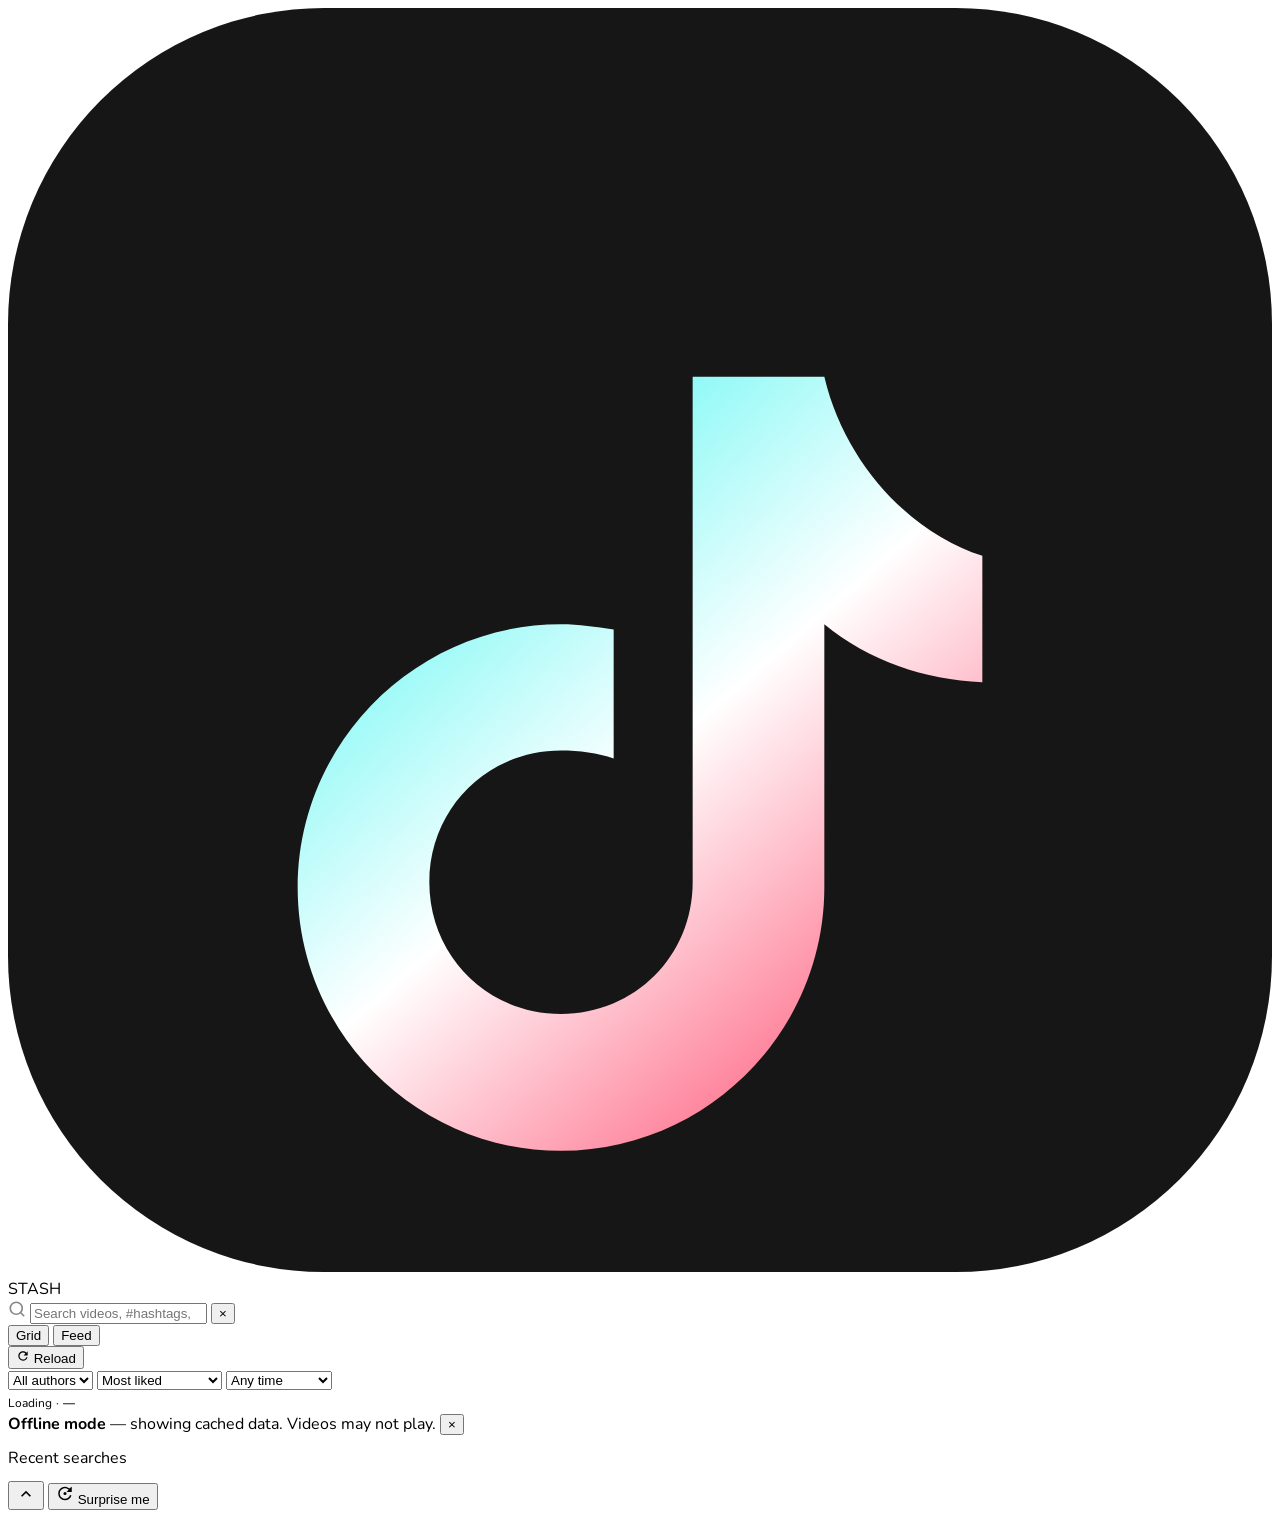
==== commit faf83931: "Update search.html" ====
--- a/ui/search.html
+++ b/ui/search.html
@@ -2,1737 +2,164 @@
 <html lang="en">
 <head>
 <meta charset="UTF-8">
-<meta name="viewport" content="width=device-width, initial-scale=1.0">
+<meta name="viewport" content="width=device-width, initial-scale=1.0, viewport-fit=cover">
+<meta name="theme-color" content="#000000">
 <title>TikTok Stash</title>
 <link rel="preconnect" href="https://fonts.googleapis.com">
-<link href="https://fonts.googleapis.com/css2?family=Bebas+Neue&family=DM+Sans:wght@400;500;600;700&display=swap" rel="stylesheet">
+<link href="https://fonts.googleapis.com/css2?family=Nunito:wght@400;600;700;800;900&display=swap" rel="stylesheet">
+<link rel="stylesheet" href="./stash.css">
 <style>
-  :root{
-    --bg:#090909;
-    --panel:#111111;
-    --panel-2:#151515;
-    --card:#161616;
-    --border:#242424;
-    --border-2:#303030;
-    --text:#f3f3f3;
-    --muted:#8a8a8a;
-    --soft:#b8b8b8;
-    --pink:#ff2d55;
-    --cyan:#00f2ea;
-    --good:#39d98a;
-    --warn:#ffcc00;
-  }
-
-  *{box-sizing:border-box}
-  html,body{margin:0;padding:0}
-  body{
-    background:
-      radial-gradient(circle at top, rgba(0,242,234,.08), transparent 30%),
-      radial-gradient(circle at bottom right, rgba(255,45,85,.08), transparent 24%),
-      var(--bg);
-    color:var(--text);
-    font-family:'DM Sans',sans-serif;
-    min-height:100vh;
-    overflow-x:hidden;
-  }
-
-  body::before{
-    content:'';
-    position:fixed;
-    inset:0;
-    pointer-events:none;
-    background-image:url("data:image/svg+xml,%3Csvg viewBox='0 0 256 256' xmlns='http://www.w3.org/2000/svg'%3E%3Cfilter id='noise'%3E%3CfeTurbulence type='fractalNoise' baseFrequency='0.85' numOctaves='4' stitchTiles='stitch'/%3E%3C/filter%3E%3Crect width='100%25' height='100%25' filter='url(%23noise)' opacity='0.04'/%3E%3C/svg%3E");
-    opacity:.5;
-    z-index:0;
-  }
-
-  .app{position:relative;z-index:1}
-
-  .header{
-    position:sticky;
-    top:0;
-    z-index:50;
-    backdrop-filter:blur(16px);
-    background:rgba(9,9,9,.92);
-    border-bottom:1px solid var(--border);
-  }
-
-  .header-inner{
-    max-width:1380px;
-    margin:0 auto;
-    padding:14px 18px 12px;
-    display:grid;
-    gap:12px;
-  }
-
-  .brand-row{
-    display:flex;
-    gap:14px;
-    align-items:center;
-    flex-wrap:wrap;
-  }
-
-  .brand{
-    display:flex;
-    flex-direction:column;
-    gap:2px;
-    user-select:none;
-    min-width:120px;
-  }
-
-  .brand-title{
-    font-family:'Bebas Neue',sans-serif;
-    font-size:30px;
-    line-height:1;
-    letter-spacing:2.4px;
-    background:linear-gradient(90deg,var(--cyan),var(--pink));
-    -webkit-background-clip:text;
-    background-clip:text;
-    -webkit-text-fill-color:transparent;
-  }
-
-  .brand-subtitle{
-    font-size:11px;
-    letter-spacing:1.3px;
-    text-transform:uppercase;
-    color:var(--muted);
-  }
-
-  .search-wrap{
-    flex:1;
-    display:grid;
-    grid-template-columns:1fr auto;
-    gap:10px;
-    min-width:min(100%,280px);
-  }
-
-  .search{
-    position:relative;
-  }
-
-  .search input{
-    width:100%;
-    background:var(--panel);
-    color:var(--text);
-    border:1px solid var(--border);
-    border-radius:14px;
-    padding:14px 16px 14px 44px;
-    font-size:14px;
-    outline:none;
-    transition:border-color .18s, box-shadow .18s;
-  }
-
-  .search input:focus{
-    border-color:rgba(0,242,234,.7);
-    box-shadow:0 0 0 4px rgba(0,242,234,.08);
-  }
-
-  .search svg{
-    position:absolute;
-    left:14px;
-    top:50%;
-    transform:translateY(-50%);
-    opacity:.55;
-    pointer-events:none;
-  }
-
-  .mode-switch{
-    display:flex;
-    gap:10px;
-    align-items:center;
-  }
-
-  .toggle, .mini-btn, select, .copy-btn, .link-btn, .action-btn{
-    appearance:none;
-    border:1px solid var(--border);
-    background:var(--panel);
-    color:var(--text);
-    border-radius:12px;
-    padding:10px 14px;
-    font:inherit;
-    font-size:13px;
-    cursor:pointer;
-    transition:border-color .18s, background .18s, transform .18s;
-    text-decoration:none;
-    display:inline-flex;
-    align-items:center;
-    gap:8px;
-  }
-
-  .toggle.active, .mini-btn.active{
-    background:rgba(0,242,234,.1);
-    border-color:rgba(0,242,234,.42);
-  }
-
-  .toggle:hover, .mini-btn:hover, .copy-btn:hover, .link-btn:hover, .action-btn:hover, select:hover{
-    transform:translateY(-1px);
-    border-color:var(--border-2);
-  }
-
-  .toolbar{
-    display:grid;
-    gap:10px;
-  }
-
-  .controls{
-    display:flex;
-    flex-wrap:wrap;
-    gap:10px;
-    align-items:center;
-  }
-
-  select{
-    padding-right:30px;
-  }
-
-  .summary-row{
-    display:flex;
-    flex-wrap:wrap;
-    gap:8px;
-    align-items:center;
-    justify-content:space-between;
-  }
-
-  .badges{
-    display:flex;
-    flex-wrap:wrap;
-    gap:8px;
-    align-items:center;
-  }
-
-  .badge{
-    border:1px solid var(--border);
-    background:rgba(255,255,255,.03);
-    padding:6px 10px;
-    border-radius:999px;
-    white-space:nowrap;
-    font-size:12px;
-    color:var(--soft);
-  }
-
-  .badge.good{color:var(--good)}
-  .badge.warn{color:var(--warn)}
-  .badge.cyan{color:var(--cyan)}
-
-  .progress-wrap{
-    height:3px;
-    background:rgba(255,255,255,.04);
-    border-radius:999px;
-    overflow:hidden;
-    opacity:0;
-    transition:opacity .2s;
-  }
-
-  .progress-wrap.visible{opacity:1}
-  .progress-bar{
-    width:35%;
-    height:100%;
-    background:linear-gradient(90deg,var(--cyan),var(--pink));
-    border-radius:999px;
-    animation:progressMove 1s linear infinite;
-  }
-  @keyframes progressMove{
-    0%{transform:translateX(-100%)}
-    100%{transform:translateX(320%)}
-  }
-
-  main{
-    max-width:1380px;
-    margin:0 auto;
-    padding:18px;
-  }
-
-  .recent-wrap, .analytics-wrap, .banner{
-    margin-bottom:16px;
-  }
-
-  .panel{
-    border:1px solid var(--border);
-    border-radius:18px;
-    background:rgba(255,255,255,.03);
-    padding:14px;
-  }
-
-  .panel-title{
-    font-size:12px;
-    text-transform:uppercase;
-    letter-spacing:1.2px;
-    color:var(--muted);
-    margin-bottom:10px;
-  }
-
-  .recent-chips, .analytics-grid, .top-list{
-    display:flex;
-    flex-wrap:wrap;
-    gap:8px;
-  }
-
-  .recent-chip, .chip, .stat-chip, .top-item{
-    display:inline-flex;
-    align-items:center;
-    gap:8px;
-    padding:8px 10px;
-    border-radius:999px;
-    border:1px solid var(--border);
-    background:rgba(255,255,255,.03);
-    color:var(--soft);
-    font-size:12px;
-  }
-
-  .recent-chip{
-    cursor:pointer;
-  }
-
-  .recent-chip:hover{
-    border-color:var(--border-2);
-    color:var(--text);
-  }
-
-  .analytics-grid{
-    display:grid;
-    grid-template-columns:repeat(auto-fit, minmax(150px, 1fr));
-    gap:10px;
-  }
-
-  .metric{
-    border:1px solid var(--border);
-    border-radius:16px;
-    background:rgba(255,255,255,.03);
-    padding:12px;
-    min-height:88px;
-    display:flex;
-    flex-direction:column;
-    justify-content:space-between;
-  }
-
-  .metric .label{
-    color:var(--muted);
-    font-size:12px;
-  }
-
-  .metric .value{
-    font-size:22px;
-    font-weight:700;
-    line-height:1.1;
-  }
-
-  .metric .sub{
-    color:var(--soft);
-    font-size:12px;
-  }
-
-  .columns{
-    display:grid;
-    grid-template-columns:1.2fr 1fr 1fr;
-    gap:10px;
-    margin-top:12px;
-  }
-
-  .list-box{
-    border:1px solid var(--border);
-    border-radius:16px;
-    background:rgba(255,255,255,.02);
-    padding:12px;
-    min-height:120px;
-  }
-
-  .list-box h3{
-    margin:0 0 10px 0;
-    font-size:13px;
-    color:var(--text);
-  }
-
-  .list-box .top-item{
-    display:flex;
-    justify-content:space-between;
-    width:100%;
-    margin-bottom:8px;
-    border-radius:12px;
-  }
-
-  .feed-shell, .grid-shell{
-    display:none;
-  }
-
-  .grid-shell.active{
-    display:grid;
-    grid-template-columns:repeat(auto-fill, minmax(270px, 1fr));
-    gap:16px;
-  }
-
-  .feed-shell.active{
-    display:block;
-  }
-
-  .card{
-    position:relative;
-    background:linear-gradient(180deg, rgba(255,255,255,.03), rgba(255,255,255,.01));
-    border:1px solid var(--border);
-    border-radius:24px;
-    overflow:hidden;
-    box-shadow:0 16px 40px rgba(0,0,0,.28);
-    transition:transform .18s, border-color .18s;
-    content-visibility:auto;
-    contain-intrinsic-size: 520px 760px;
-  }
-
-  .card:hover{
-    transform:translateY(-2px);
-    border-color:var(--border-2);
-  }
-
-  .card.feed{
-    min-height:84vh;
-    scroll-snap-align:start;
-  }
-
-  .media{
-    position:relative;
-    background:#000;
-    overflow:hidden;
-  }
-
-  .card.grid .media{
-    aspect-ratio:9/12;
-  }
-
-  .card.feed .media{
-    aspect-ratio:9/16;
-    max-height:82vh;
-  }
-
-  .poster{
-    position:absolute;
-    inset:0;
-    background-size:cover;
-    background-position:center;
-    opacity:.92;
-  }
-
-  .poster::after{
-    content:'';
-    position:absolute;
-    inset:0;
-    background:linear-gradient(180deg, rgba(0,0,0,.08), rgba(0,0,0,.44));
-  }
-
-  .grid-overlay{
-    position:absolute;
-    inset:auto 0 0 0;
-    padding:16px;
-    display:flex;
-    flex-direction:column;
-    gap:10px;
-    z-index:2;
-  }
-
-  .grid-top, .feed-top{
-    display:flex;
-    align-items:flex-start;
-    justify-content:space-between;
-    gap:10px;
-  }
-
-  .avatar{
-    width:42px;
-    height:42px;
-    border-radius:50%;
-    overflow:hidden;
-    flex:0 0 auto;
-    display:grid;
-    place-items:center;
-    background:linear-gradient(135deg,var(--pink),var(--cyan));
-    color:#000;
-    font-weight:800;
-    font-size:14px;
-    border:1px solid rgba(255,255,255,.14);
-  }
-
-  .avatar img{
-    width:100%;
-    height:100%;
-    object-fit:cover;
-  }
-
-  .handle{
-    display:flex;
-    flex-direction:column;
-    min-width:0;
-    gap:2px;
-  }
-
-  .handle a{
-    color:var(--text);
-    text-decoration:none;
-    font-weight:700;
-    font-size:14px;
-    white-space:nowrap;
-    overflow:hidden;
-    text-overflow:ellipsis;
-  }
-
-  .handle .date{
-    font-size:11px;
-    color:rgba(255,255,255,.72);
-  }
-
-  .state-pill{
-    background:rgba(0,0,0,.46);
-    color:#fff;
-    border:1px solid rgba(255,255,255,.12);
-    padding:8px 10px;
-    border-radius:999px;
-    font-size:12px;
-    backdrop-filter:blur(8px);
-    flex:0 0 auto;
-  }
-
-  .info{
-    display:grid;
-    gap:10px;
-    padding:14px 14px 16px;
-    background:rgba(0,0,0,.08);
-    border-top:1px solid rgba(255,255,255,.05);
-  }
-
-  .caption{
-    font-size:14px;
-    line-height:1.55;
-    color:var(--text);
-    word-break:break-word;
-  }
-
-  .caption mark{
-    background:rgba(255,45,85,.24);
-    color:#fff;
-    padding:0 3px;
-    border-radius:3px;
-  }
-
-  .chips{
-    display:flex;
-    flex-wrap:wrap;
-    gap:7px;
-  }
-
-  .chip{
-    text-decoration:none;
-    color:var(--soft);
-  }
-
-  .chip.cyan{color:var(--cyan)}
-  .chip.pink{color:var(--pink)}
-
-  .stats{
-    display:flex;
-    flex-wrap:wrap;
-    gap:10px;
-  }
-
-  .stat{
-    display:inline-flex;
-    align-items:center;
-    gap:6px;
-    padding:7px 10px;
-    border-radius:999px;
-    border:1px solid var(--border);
-    background:rgba(255,255,255,.03);
-    color:var(--soft);
-    font-size:12px;
-  }
-
-  .actions{
-    display:flex;
-    flex-wrap:wrap;
-    gap:10px;
-  }
-
-  .copy-btn, .link-btn, .action-btn{
-    padding:10px 12px;
-    background:var(--panel-2);
-  }
-
-  .copy-btn.primary{
-    background:rgba(255,45,85,.12);
-    border-color:rgba(255,45,85,.34);
-  }
-
-  .copy-btn.secondary{
-    background:rgba(0,242,234,.1);
-    border-color:rgba(0,242,234,.35);
-  }
-
-  .status-line{
-    display:flex;
-    flex-wrap:wrap;
-    gap:8px;
-    margin-top:10px;
-  }
-
-  .status-pill{
-    font-size:11px;
-    padding:6px 9px;
-    border-radius:999px;
-    border:1px solid var(--border);
-    color:var(--muted);
-    background:rgba(255,255,255,.02);
-  }
-  .status-pill.good{color:var(--good)}
-  .status-pill.warn{color:var(--warn)}
-  .status-pill.cyan{color:var(--cyan)}
-
-  .feed-video{
-    width:100%;
-    height:100%;
-    object-fit:cover;
-    background:#000;
-    display:block;
-  }
-
-  .grid-fallback{
-    position:absolute;
-    inset:0;
-    display:grid;
-    place-items:center;
-    color:#fff;
-    z-index:2;
-    pointer-events:none;
-    text-align:center;
-    padding:20px;
-  }
-
-  .grid-fallback span{
-    display:inline-block;
-    padding:8px 12px;
-    border-radius:999px;
-    background:rgba(0,0,0,.42);
-    border:1px solid rgba(255,255,255,.12);
-    font-size:12px;
-  }
-
-  .grid-mini{
-    display:grid;
-    gap:10px;
-    padding:12px 12px 14px;
-  }
-
-  .grid .grid-mini{
-    margin-top:-54px;
-    position:relative;
-    z-index:2;
-    background:linear-gradient(180deg, rgba(0,0,0,0), rgba(0,0,0,.52));
-  }
-
-  .grid .title{
-    font-size:13px;
-    line-height:1.45;
-    color:var(--text);
-    display:-webkit-box;
-    -webkit-line-clamp:3;
-    -webkit-box-orient:vertical;
-    overflow:hidden;
-  }
-
-  .feed .title{
-    font-size:15px;
-    line-height:1.5;
-  }
-
-  .empty, .error, .loading{
-    min-height:48vh;
-    display:grid;
-    place-items:center;
-    text-align:center;
-    color:var(--muted);
-  }
-
-  .banner{
-    max-width:1380px;
-    margin:0 auto 16px;
-    padding:0 18px;
-  }
-
-  .banner-box{
-    border:1px solid var(--border);
-    border-radius:16px;
-    padding:12px 14px;
-    background:rgba(255,255,255,.03);
-    color:var(--soft);
-    font-size:13px;
-    line-height:1.5;
-  }
-
-  .banner-box strong{color:var(--text)}
-
-  .hidden{display:none !important}
-
-  .floating-top{
-    position:fixed;
-    right:18px;
-    bottom:18px;
-    z-index:80;
-    border:1px solid var(--border);
-    background:rgba(17,17,17,.9);
-    color:var(--text);
-    border-radius:999px;
-    padding:12px 14px;
-    box-shadow:0 12px 30px rgba(0,0,0,.26);
-    cursor:pointer;
-  }
-
-  @media (max-width: 720px){
-    .search-wrap{
-      grid-template-columns:1fr;
-    }
-    .mode-switch{
-      justify-content:flex-start;
-    }
-    .columns{
-      grid-template-columns:1fr;
-    }
-    .grid-shell.active{
-      grid-template-columns:1fr;
-    }
-  }
+  body { font-family: 'Nunito', -apple-system, 'Helvetica Neue', sans-serif; }
 </style>
 </head>
 <body>
-<div class="app">
-  <header class="header">
-    <div class="header-inner">
-      <div class="brand-row">
-        <div class="brand">
-          <div class="brand-title">STASH</div>
-          <div class="brand-subtitle">TikTok Archive</div>
+
+<header class="header">
+  <div class="header-inner">
+    <div class="top-bar">
+      <div class="brand">
+        <svg class="brand-logo" viewBox="0 0 48 48" fill="none" xmlns="http://www.w3.org/2000/svg">
+          <rect width="48" height="48" rx="12" fill="#161616"/>
+          <path d="M31 14c.8 3.4 3.4 6 6 6.8v4.8c-2.2-.1-4.3-.8-6-2.2v10c0 5.5-4.5 10-10 10S11 38.9 11 33.4s4.5-10 10-10c.7 0 1.3.1 2 .2v4.9c-.6-.2-1.3-.3-2-.3-2.8 0-5 2.2-5 5s2.2 5 5 5 5-2.2 5-5V14h5z" fill="url(#tg)"/>
+          <defs>
+            <linearGradient id="tg" x1="11" y1="14" x2="37" y2="44" gradientUnits="userSpaceOnUse">
+              <stop offset="0%" stop-color="#25f4ee"/>
+              <stop offset="50%" stop-color="#ffffff"/>
+              <stop offset="100%" stop-color="#fe2c55"/>
+            </linearGradient>
+          </defs>
+        </svg>
+        <span class="brand-name">STASH</span>
+      </div>
+
+      <div class="search-bar">
+        <span class="search-icon">
+          <svg width="18" height="18" viewBox="0 0 24 24" fill="none" stroke="#888" stroke-width="2.2" stroke-linecap="round">
+            <circle cx="11" cy="11" r="8"/><path d="M21 21l-4.35-4.35"/>
+          </svg>
+        </span>
+        <input
+          id="searchInput"
+          type="search"
+          placeholder="Search videos, #hashtags, @authors…"
+          autocomplete="off"
+          spellcheck="false"
+        >
+        <button class="search-clear" id="searchClear" type="button" aria-label="Clear search">×</button>
+      </div>
+
+      <div class="header-actions">
+        <div class="mode-tabs">
+          <button class="mode-tab active" id="gridModeTab" type="button">Grid</button>
+          <button class="mode-tab" id="feedModeTab" type="button">Feed</button>
         </div>
 
-        <div class="search-wrap">
-          <div class="search">
-            <svg width="16" height="16" fill="none" stroke="white" stroke-width="2" viewBox="0 0 24 24">
-              <circle cx="11" cy="11" r="8"></circle>
-              <path d="M21 21l-4.35-4.35"></path>
-            </svg>
-            <input id="searchInput" type="text" placeholder="Search captions, hashtags, authors, music, mentions…" autocomplete="off">
-          </div>
+        <button class="pill" id="reloadBtn" type="button" title="Reload index from server">
+          <svg width="14" height="14" viewBox="0 0 24 24" fill="currentColor">
+            <path d="M17.65 6.35C16.2 4.9 14.21 4 12 4c-4.42 0-7.99 3.58-7.99 8s3.57 8 7.99 8c3.73 0 6.84-2.55 7.73-6h-2.08c-.82 2.33-3.04 4-5.65 4-3.31 0-6-2.69-6-6s2.69-6 6-6c1.66 0 3.14.69 4.22 1.78L13 11h7V4l-2.35 2.35z"/>
+          </svg>
+          Reload
+        </button>
 
-          <div class="mode-switch">
-            <button class="toggle active" id="gridModeBtn" type="button">Grid</button>
-            <button class="toggle" id="feedModeBtn" type="button">Feed</button>
-          </div>
-        </div>
+        <button class="pill" id="clearBtn" type="button" style="display:none">
+          Clear filters
+        </button>
       </div>
+    </div>
 
-      <div class="toolbar">
-        <div class="controls">
-          <select id="authorFilter">
-            <option value="">All authors</option>
-          </select>
+    <div class="filter-bar">
+      <select id="authorFilter" class="pill">
+        <option value="">All authors</option>
+      </select>
 
-          <select id="sortSelect">
-            <option value="likes">Most liked</option>
-            <option value="views">Most viewed</option>
-            <option value="comments">Most commented</option>
-            <option value="shares">Most shared</option>
-            <option value="favorites">Most favorited</option>
-            <option value="date_desc">Newest first</option>
-            <option value="date_asc">Oldest first</option>
-          </select>
+      <select id="sortSelect" class="pill">
+        <option value="likes">Most liked</option>
+        <option value="views">Most viewed</option>
+        <option value="comments">Most commented</option>
+        <option value="shares">Most shared</option>
+        <option value="favorites">Most favorited</option>
+        <option value="date_desc">Newest first</option>
+        <option value="date_asc">Oldest first</option>
+      </select>
 
-          <select id="dateFilter">
-            <option value="">Any time</option>
-            <option value="7">Last 7 days</option>
-            <option value="30">Last 30 days</option>
-            <option value="90">Last 3 months</option>
-            <option value="365">Last year</option>
-          </select>
+      <select id="dateFilter" class="pill">
+        <option value="">Any time</option>
+        <option value="7">Last 7 days</option>
+        <option value="30">Last 30 days</option>
+        <option value="90">Last 3 months</option>
+        <option value="365">Last year</option>
+      </select>
 
-          <button class="mini-btn" id="reloadBtn" type="button">Reload index</button>
-          <button class="mini-btn" id="clearBtn" type="button">Clear filters</button>
-        </div>
-
-        <div class="summary-row">
-          <div class="badges">
-            <span class="badge cyan" id="resultsMeta">Loading…</span>
-            <span class="badge" id="modeMeta">Grid mode</span>
-            <span class="badge" id="cacheMeta">Cache inactive</span>
-            <span class="badge good" id="sourceMeta">Public links ready</span>
-          </div>
-          <div class="badges" id="statsMeta"></div>
-        </div>
-
-        <div class="progress-wrap" id="progressWrap">
-          <div class="progress-bar"></div>
+      <div class="meta-row" style="margin-left:auto;flex-shrink:0">
+        <div class="meta-left">
+          <div class="live-dot" id="liveDot"></div>
+          <span id="cacheStatus" style="font-size:12px;color:var(--muted)">Loading</span>
+          <span style="font-size:12px;color:var(--muted)">·</span>
+          <span id="resultsMeta" style="font-size:12px;font-weight:700;color:var(--text)">—</span>
         </div>
       </div>
     </div>
-  </header>
+  </div>
+</header>
 
-  <div class="banner hidden" id="offlineBanner">
-    <div class="banner-box">
-      <strong>Offline mode:</strong> showing cached archive data. If a video cannot stream, the card falls back to the poster and the open-link actions.
+<div class="progress-rail" id="progressRail">
+  <div class="progress-fill" id="progressFill"></div>
+</div>
+
+<div class="body-offset">
+  <div class="banner-slot">
+    <div class="banner-box warn hidden" id="offlineBanner">
+      <span><strong>Offline mode</strong> — showing cached data. Videos may not play.</span>
+      <button class="banner-dismiss" type="button" onclick="this.closest('.banner-box').classList.add('hidden')">×</button>
+    </div>
+    <div class="banner-box error hidden" id="errorBanner">
+      <span id="errorMsg"></span>
     </div>
   </div>
 
-  <div class="banner hidden" id="errorBanner">
-    <div class="banner-box" id="errorBox"></div>
+  <div class="tag-strip" id="tagStrip"></div>
+
+  <div class="recent-panel hidden" id="recentPanel" style="margin-top:12px">
+    <div class="recent-label">Recent searches</div>
+    <div class="recent-chips" id="recentChips"></div>
   </div>
 
-  <main>
-    <section class="panel recent-wrap">
-      <div class="panel-title">Recent searches</div>
-      <div class="recent-chips" id="recentBar"></div>
-    </section>
+  <div class="analytics-panel hidden" id="analyticsWrap" style="margin-top:12px"></div>
 
-    <section class="panel analytics-wrap">
-      <div class="panel-title">Archive at a glance</div>
-      <div class="analytics-grid" id="analyticsGrid"></div>
-      <div class="columns">
-        <div class="list-box">
-          <h3>Top authors</h3>
-          <div class="top-list" id="topAuthors"></div>
-        </div>
-        <div class="list-box">
-          <h3>Top hashtags</h3>
-          <div class="top-list" id="topHashtags"></div>
-        </div>
-        <div class="list-box">
-          <h3>Media coverage</h3>
-          <div class="top-list" id="coverageStats"></div>
-        </div>
-      </div>
-    </section>
+  <div class="skeleton-grid hidden" id="skeletonWrap" style="margin-top:12px">
+    <div class="skeleton-card"></div>
+    <div class="skeleton-card"></div>
+    <div class="skeleton-card"></div>
+    <div class="skeleton-card"></div>
+    <div class="skeleton-card"></div>
+    <div class="skeleton-card"></div>
+  </div>
 
-    <div class="loading" id="loadingState">
-      <div>
-        <div class="skeleton-grid" aria-hidden="true">
-          <div class="card" style="height:420px;background:linear-gradient(90deg, rgba(255,255,255,.03), rgba(255,255,255,.07), rgba(255,255,255,.03));"></div>
-          <div class="card" style="height:420px;background:linear-gradient(90deg, rgba(255,255,255,.03), rgba(255,255,255,.07), rgba(255,255,255,.03));"></div>
-          <div class="card" style="height:420px;background:linear-gradient(90deg, rgba(255,255,255,.03), rgba(255,255,255,.07), rgba(255,255,255,.03));"></div>
-        </div>
-        <p style="margin-top:14px;">Loading archive…</p>
-      </div>
-    </div>
-
-    <section id="gridView" class="grid-shell hidden"></section>
-
-    <section id="feedView" class="feed-shell hidden">
-      <div id="feedTopSpacer"></div>
-      <div id="feedItems"></div>
-      <div id="feedBottomSpacer"></div>
-    </section>
-  </main>
-
-  <button class="floating-top hidden" id="backToTop" type="button">Back to top</button>
+  <div class="grid-view hidden" id="gridView" style="margin-top:12px">
+    <div class="video-grid" id="videoGrid"></div>
+  </div>
 </div>
 
-<script>
-const DATA_URL = '../archive/search/search_index.json';
-const CACHE_KEY = 'tiktok-stash-search-cache-v7';
-const RECENT_KEY = 'tiktok-stash-recent-searches-v1';
-const MODE_KEY = 'tiktok-stash-ui-mode-v5';
+<div class="feed-view hidden" id="feedView">
+  <div class="feed-spacer-top" id="feedSpacerTop"></div>
+  <div id="feedItems"></div>
+  <div class="feed-spacer-bottom" id="feedSpacerBot"></div>
+</div>
 
-const GRID_BATCH = 30;
-const FEED_ESTIMATE = 920;
-const FEED_OVERSCAN = 3;
+<button class="back-top hidden" id="backTop" type="button" aria-label="Back to top">
+  <svg width="20" height="20" viewBox="0 0 24 24" fill="currentColor">
+    <path d="M7.41 15.41L12 10.83l4.59 4.58L18 14l-6-6-6 6 1.41 1.41z"/>
+  </svg>
+</button>
 
-let allItems = [];
-let filteredItems = [];
-let currentMode = localStorage.getItem(MODE_KEY) || 'grid';
-let gridRendered = 0;
-let gridObserver = null;
-let feedObserver = null;
-let activeVideo = null;
-let scrollRaf = 0;
-let loadRaf = 0;
+<button class="surprise-btn" id="surpriseBtn" type="button" aria-label="Random video">
+  <svg width="18" height="18" viewBox="0 0 24 24" fill="currentColor">
+    <path d="M17.65 3.35A7.958 7.958 0 0012 1C7.03 1 3 5.03 3 10s4.03 9 9 9c4.07 0 7.5-2.71 8.58-6.43l-1.94-.52C17.75 14.9 15.07 17 12 17c-3.87 0-7-3.13-7-7s3.13-7 7-7c1.93 0 3.68.79 4.95 2.05L14 8h7V1l-3.35 2.35z"/>
+    <circle cx="12" cy="10" r="2"/>
+  </svg>
+  <span>Surprise me</span>
+</button>
 
-const els = {
-  loadingState: document.getElementById('loadingState'),
-  gridView: document.getElementById('gridView'),
-  feedView: document.getElementById('feedView'),
-  feedTopSpacer: document.getElementById('feedTopSpacer'),
-  feedItems: document.getElementById('feedItems'),
-  feedBottomSpacer: document.getElementById('feedBottomSpacer'),
-  searchInput: document.getElementById('searchInput'),
-  authorFilter: document.getElementById('authorFilter'),
-  sortSelect: document.getElementById('sortSelect'),
-  dateFilter: document.getElementById('dateFilter'),
-  resultsMeta: document.getElementById('resultsMeta'),
-  modeMeta: document.getElementById('modeMeta'),
-  cacheMeta: document.getElementById('cacheMeta'),
-  statsMeta: document.getElementById('statsMeta'),
-  sourceMeta: document.getElementById('sourceMeta'),
-  errorBanner: document.getElementById('errorBanner'),
-  errorBox: document.getElementById('errorBox'),
-  offlineBanner: document.getElementById('offlineBanner'),
-  progressWrap: document.getElementById('progressWrap'),
-  gridModeBtn: document.getElementById('gridModeBtn'),
-  feedModeBtn: document.getElementById('feedModeBtn'),
-  reloadBtn: document.getElementById('reloadBtn'),
-  clearBtn: document.getElementById('clearBtn'),
-  backToTop: document.getElementById('backToTop'),
-  recentBar: document.getElementById('recentBar'),
-  analyticsGrid: document.getElementById('analyticsGrid'),
-  topAuthors: document.getElementById('topAuthors'),
-  topHashtags: document.getElementById('topHashtags'),
-  coverageStats: document.getElementById('coverageStats')
-};
-
-function escHtml(value) {
-  return String(value ?? '')
-    .replace(/&/g, '&amp;')
-    .replace(/</g, '&lt;')
-    .replace(/>/g, '&gt;')
-    .replace(/"/g, '&quot;')
-    .replace(/'/g, '&#39;');
-}
-
-function escAttr(value) {
-  return escHtml(value).replace(/`/g, '&#96;');
-}
-
-function fmt(n) {
-  const num = Number(n);
-  if (!Number.isFinite(num) || num < 0) return '—';
-  if (num >= 1_000_000) return (num / 1_000_000).toFixed(1) + 'M';
-  if (num >= 1_000) return (num / 1_000).toFixed(1) + 'K';
-  return String(num);
-}
-
-function formatDate(iso) {
-  if (!iso) return '';
-  try {
-    return new Date(iso).toLocaleDateString('en-GB', {
-      day: 'numeric',
-      month: 'short',
-      year: 'numeric'
-    });
-  } catch {
-    return '';
-  }
-}
-
-function initials(name) {
-  const s = String(name || '?').trim();
-  return s ? s.slice(0, 2).toUpperCase() : '?';
-}
-
-function normalizeList(value) {
-  if (!value) return [];
-  if (Array.isArray(value)) {
-    return value.map(v => {
-      if (typeof v === 'string') return v.trim();
-      if (v && typeof v === 'object') {
-        return (v.name || v.title || v.text || v.username || v.id || '').toString().trim();
-      }
-      return '';
-    }).filter(Boolean);
-  }
-  if (typeof value === 'string') return value.trim() ? [value.trim()] : [];
-  if (value && typeof value === 'object') {
-    const c = value.name || value.title || value.text || value.username || value.id;
-    return c ? [String(c)] : [];
-  }
-  return [];
-}
-
-function highlight(text, query) {
-  const safe = escHtml(text || '');
-  const q = String(query || '').trim();
-  if (!q) return safe;
-  const escaped = q.replace(/[.*+?^${}()|[\]\\]/g, '\\$&');
-  try {
-    return safe.replace(new RegExp(`(${escaped})`, 'gi'), '<mark>$1</mark>');
-  } catch {
-    return safe;
-  }
-}
-
-function isHttpUrl(value) {
-  return typeof value === 'string' && /^https?:\/\//i.test(value);
-}
-
-function getStat(item, key) {
-  const direct = item?.[key];
-  if (direct != null && Number.isFinite(Number(direct))) return Number(direct);
-
-  const stats = item?.stats || {};
-  const aliases = {
-    likes: ['likes', 'diggCount', 'digg'],
-    views: ['views', 'playCount'],
-    comments: ['comments', 'commentCount'],
-    shares: ['shares', 'shareCount'],
-    favorites: ['favorites', 'collectCount'],
-    reposts: ['reposts', 'repostCount']
-  };
-
-  for (const candidate of aliases[key] || [key]) {
-    if (stats[candidate] != null && Number.isFinite(Number(stats[candidate]))) {
-      return Number(stats[candidate]);
-    }
-  }
-  return 0;
-}
-
-function getPlaybackUrl(item) {
-  if (isHttpUrl(item?.public_link_url)) return item.public_link_url;
-  if (isHttpUrl(item?.video_storage_url)) return item.video_storage_url;
-  return '';
-}
-
-function getOpenUrl(item) {
-  return getPlaybackUrl(item) || item?.url || '#';
-}
-
-function getPosterUrl(item) {
-  return item?.video_cover_url || item?.music_cover || '';
-}
-
-function getAvatarUrl(item) {
-  return item?.author_avatar || '';
-}
-
-function getMusicUrl(item) {
-  return item?.music_url || '';
-}
-
-function getAuthorUrl(item) {
-  const author = item?.author || '';
-  if (item?.author_profile) return item.author_profile;
-  return author ? `https://www.tiktok.com/@${encodeURIComponent(author)}` : '#';
-}
-
-function topCounts(items, keyFn, limit = 5) {
-  const counts = new Map();
-  for (const item of items) {
-    const keys = keyFn(item);
-    for (const rawKey of keys) {
-      const key = String(rawKey || '').trim();
-      if (!key) continue;
-      counts.set(key, (counts.get(key) || 0) + 1);
-    }
-  }
-  return [...counts.entries()]
-    .sort((a, b) => b[1] - a[1] || a[0].localeCompare(b[0]))
-    .slice(0, limit);
-}
-
-function loadCachedIndex() {
-  try {
-    const raw = localStorage.getItem(CACHE_KEY);
-    if (!raw) return [];
-    const parsed = JSON.parse(raw);
-    return Array.isArray(parsed) ? parsed : [];
-  } catch {
-    return [];
-  }
-}
-
-function saveCachedIndex(items) {
-  try {
-    localStorage.setItem(CACHE_KEY, JSON.stringify(items));
-    els.cacheMeta.textContent = 'Cache updated';
-  } catch {
-    els.cacheMeta.textContent = 'Cache limited';
-  }
-}
-
-function loadRecentQueries() {
-  try {
-    const raw = localStorage.getItem(RECENT_KEY);
-    if (!raw) return [];
-    const parsed = JSON.parse(raw);
-    return Array.isArray(parsed) ? parsed : [];
-  } catch {
-    return [];
-  }
-}
-
-function saveRecentQuery(query) {
-  const q = String(query || '').trim();
-  if (!q) return;
-
-  const recent = loadRecentQueries().filter(item => item !== q);
-  recent.unshift(q);
-  recent.splice(6);
-  localStorage.setItem(RECENT_KEY, JSON.stringify(recent));
-  renderRecentQueries();
-}
-
-function renderRecentQueries() {
-  const recent = loadRecentQueries();
-  if (!recent.length) {
-    els.recentBar.innerHTML = '<span class="badge">No saved searches yet</span>';
-    return;
-  }
-
-  els.recentBar.innerHTML = recent.map(q => `
-    <button class="recent-chip" type="button" data-recent="${escAttr(q)}">${highlight(q, '')}</button>
-  `).join('');
-
-  els.recentBar.querySelectorAll('[data-recent]').forEach(btn => {
-    btn.addEventListener('click', () => {
-      els.searchInput.value = btn.getAttribute('data-recent') || '';
-      resetRender();
-      render();
-      els.searchInput.focus();
-    });
-  });
-}
-
-function setProgress(visible) {
-  els.progressWrap.classList.toggle('visible', !!visible);
-}
-
-function setMode(mode) {
-  currentMode = mode === 'feed' ? 'feed' : 'grid';
-  localStorage.setItem(MODE_KEY, currentMode);
-
-  els.gridModeBtn.classList.toggle('active', currentMode === 'grid');
-  els.feedModeBtn.classList.toggle('active', currentMode === 'feed');
-  els.modeMeta.textContent = currentMode === 'feed' ? 'Feed mode' : 'Grid mode';
-
-  els.gridView.classList.toggle('active', currentMode === 'grid');
-  els.feedView.classList.toggle('active', currentMode === 'feed');
-
-  window.scrollTo({ top: 0, behavior: 'smooth' });
-  resetRender();
-  render();
-}
-
-function populateAuthors() {
-  const authors = [...new Set(allItems.map(item => item.author).filter(Boolean))].sort((a, b) => a.localeCompare(b));
-  const selected = els.authorFilter.value;
-  els.authorFilter.innerHTML = '<option value="">All authors</option>';
-  authors.forEach(author => {
-    const opt = document.createElement('option');
-    opt.value = author;
-    opt.textContent = '@' + author;
-    els.authorFilter.appendChild(opt);
-  });
-  els.authorFilter.value = selected;
-}
-
-function applyFilters() {
-  const query = els.searchInput.value.trim().toLowerCase();
-  const author = els.authorFilter.value;
-  const sort = els.sortSelect.value;
-  const days = parseInt(els.dateFilter.value, 10) || 0;
-
-  let items = [...allItems];
-
-  if (query) {
-    items = items.filter(item => (item.search_text || '').includes(query));
-  }
-
-  if (author) {
-    items = items.filter(item => item.author === author);
-  }
-
-  if (days) {
-    const cutoff = Date.now() - (days * 86400000);
-    items = items.filter(item => {
-      if (!item.created_at) return false;
-      const ts = new Date(item.created_at).getTime();
-      return Number.isFinite(ts) && ts >= cutoff;
-    });
-  }
-
-  items.sort((a, b) => {
-    if (sort === 'date_desc') return new Date(b.created_at || 0) - new Date(a.created_at || 0);
-    if (sort === 'date_asc') return new Date(a.created_at || 0) - new Date(b.created_at || 0);
-    return getStat(b, sort) - getStat(a, sort);
-  });
-
-  filteredItems = items;
-  return items;
-}
-
-function summaryStats(items) {
-  const authors = new Set();
-  let likes = 0;
-  let views = 0;
-  let favorites = 0;
-  let durationTotal = 0;
-  let durationCount = 0;
-  let publicCount = 0;
-  let storedCount = 0;
-  let unavailableCount = 0;
-
-  items.forEach(item => {
-    if (item.author) authors.add(item.author);
-    likes += getStat(item, 'likes');
-    views += getStat(item, 'views');
-    favorites += getStat(item, 'favorites');
-
-    const duration = Number(item.video_duration);
-    if (Number.isFinite(duration) && duration > 0) {
-      durationTotal += duration;
-      durationCount += 1;
-    }
-
-    if (isHttpUrl(item.public_link_url)) publicCount += 1;
-    if (item.video_storage_path || item.metadata_storage_path || isHttpUrl(item.video_storage_url)) storedCount += 1;
-    if (item.is_available === false) unavailableCount += 1;
-  });
-
-  els.statsMeta.innerHTML = [
-    `<span class="badge">Authors: ${authors.size}</span>`,
-    `<span class="badge">Likes: ${fmt(likes)}</span>`,
-    `<span class="badge">Views: ${fmt(views)}</span>`,
-    `<span class="badge">Favorites: ${fmt(favorites)}</span>`
-  ].join('');
-
-  const avgDuration = durationCount ? Math.round(durationTotal / durationCount) : 0;
-  const topAuthor = topCounts(items, item => item.author ? [item.author] : [], 1)[0];
-  const topTag = topCounts(items, item => normalizeList(item.hashtags).map(tag => tag.replace(/^#/, '')), 1)[0];
-  const topMusic = topCounts(items, item => item.music_name ? [item.music_name] : [], 1)[0];
-
-  els.analyticsGrid.innerHTML = [
-    metricCard('Videos', items.length, `${unavailableCount} unavailable`),
-    metricCard('Authors', authors.size, `Current filter set`),
-    metricCard('Likes', fmt(likes), `Across filtered videos`),
-    metricCard('Views', fmt(views), `Across filtered videos`),
-    metricCard('Favorites', fmt(favorites), `Across filtered videos`),
-    metricCard('Average duration', avgDuration ? `${avgDuration}s` : '—', `From items with duration`),
-    metricCard('Public links', publicCount, `Ready for playback`),
-    metricCard('Stored items', storedCount, `Have local or remote paths`)
-  ].join('');
-
-  els.topAuthors.innerHTML = topAuthor
-    ? `<span class="top-item"><span>@${escHtml(topAuthor[0])}</span><strong>${fmt(topAuthor[1])}</strong></span>`
-    : '<span class="top-item">No authors yet</span>';
-
-  els.topHashtags.innerHTML = topTag
-    ? `<span class="top-item"><span>#${escHtml(topTag[0])}</span><strong>${fmt(topTag[1])}</strong></span>`
-    : '<span class="top-item">No hashtags yet</span>';
-
-  els.coverageStats.innerHTML = [
-    `<span class="top-item"><span>Public links</span><strong>${fmt(publicCount)}</strong></span>`,
-    `<span class="top-item"><span>Stored</span><strong>${fmt(storedCount)}</strong></span>`,
-    `<span class="top-item"><span>Unavailable</span><strong>${fmt(unavailableCount)}</strong></span>`,
-    topMusic ? `<span class="top-item"><span>${escHtml(topMusic[0])}</span><strong>${fmt(topMusic[1])}</strong></span>` : ''
-  ].filter(Boolean).join('');
-}
-
-function metricCard(label, value, sub) {
-  return `
-    <div class="metric">
-      <div class="label">${escHtml(label)}</div>
-      <div class="value">${escHtml(value)}</div>
-      <div class="sub">${escHtml(sub)}</div>
-    </div>
-  `;
-}
-
-function statusPills(item) {
-  const pills = [];
-  const download = item.download_status || 'unknown';
-  const upload = item.upload_status || 'unknown';
-  const verify = item.verification_status || 'unknown';
-  const link = item.public_link_status || 'unknown';
-
-  pills.push(`<span class="status-pill ${download === 'completed' ? 'good' : download === 'failed' ? 'warn' : ''}">Download: ${escHtml(download)}</span>`);
-  pills.push(`<span class="status-pill ${upload === 'completed' ? 'good' : upload === 'failed' ? 'warn' : ''}">Upload: ${escHtml(upload)}</span>`);
-  pills.push(`<span class="status-pill ${verify === 'verified' ? 'good' : verify === 'failed' ? 'warn' : ''}">Verify: ${escHtml(verify)}</span>`);
-  pills.push(`<span class="status-pill ${link === 'created' ? 'good' : link === 'failed' ? 'warn' : ''}">Link: ${escHtml(link)}</span>`);
-  if (item.is_available === false) {
-    pills.push(`<span class="status-pill warn">Unavailable</span>`);
-  }
-  return pills.join('');
-}
-
-function tagChips(item) {
-  const hashtags = normalizeList(item.hashtags);
-  const mentions = normalizeList(item.mentions);
-  const detailedMentions = Array.isArray(item.detailed_mentions) ? item.detailed_mentions : [];
-  const musicUrl = getMusicUrl(item);
-
-  const output = [];
-  hashtags.forEach(h => {
-    output.push(`<span class="chip cyan">#${escHtml(String(h).replace(/^#/, ''))}</span>`);
-  });
-
-  mentions.forEach(m => {
-    const clean = String(m).replace(/^@/, '').trim();
-    if (clean) {
-      output.push(`<a class="chip pink" href="https://www.tiktok.com/@${encodeURIComponent(clean)}" target="_blank" rel="noopener">@${escHtml(clean)}</a>`);
-    }
-  });
-
-  detailedMentions.forEach(m => {
-    if (!m || typeof m !== 'object') return;
-    const user = m.username || m.userUniqueId || m.unique_id || m.name || '';
-    const clean = String(user).replace(/^@/, '').trim();
-    if (clean) {
-      output.push(`<a class="chip" href="https://www.tiktok.com/@${encodeURIComponent(clean)}" target="_blank" rel="noopener">@${escHtml(clean)}</a>`);
-    }
-  });
-
-  if (musicUrl) {
-    output.push(`<a class="chip" href="${escAttr(musicUrl)}" target="_blank" rel="noopener">Music</a>`);
-  }
-
-  return output.join('');
-}
-
-function renderGridCard(item, query) {
-  const poster = getPosterUrl(item);
-  const avatarUrl = getAvatarUrl(item);
-  const authorUrl = getAuthorUrl(item);
-  const openUrl = getOpenUrl(item);
-  const storageLabel = item.video_storage_path || item.metadata_storage_path || '';
-  const dateText = formatDate(item.created_at);
-
-  return `
-    <article class="card grid" data-id="${escAttr(item.id || '')}">
-      <div class="media">
-        <div class="poster" ${poster ? `style="background-image:url('${escAttr(poster)}')"` : ''}></div>
-        <div class="grid-fallback">
-          <span>${getPlaybackUrl(item) ? 'Open in feed for playback' : 'Poster only'}</span>
-        </div>
-      </div>
-      <div class="grid-mini">
-        <div class="grid-top">
-          <div style="display:flex;gap:10px;min-width:0;">
-            <div class="avatar">
-              ${avatarUrl ? `<img src="${escAttr(avatarUrl)}" alt="${escAttr(item.author || 'author')}" loading="lazy">` : escHtml(initials(item.author))}
-            </div>
-            <div class="handle">
-              <a href="${escAttr(authorUrl)}" target="_blank" rel="noopener">@${escHtml(item.author || 'unknown')}</a>
-              <div class="date">${escHtml(dateText)}</div>
-            </div>
-          </div>
-          <div class="state-pill">${item.is_available === false ? 'Unavailable' : 'Preview'}</div>
-        </div>
-
-        <div class="title">${highlight(item.caption || '', query)}</div>
-
-        <div class="chips">
-          ${tagChips(item)}
-          ${storageLabel ? `<span class="chip">Storage path</span>` : ''}
-        </div>
-
-        <div class="status-line">${statusPills(item)}</div>
-
-        <div class="stats">
-          <span class="stat">likes: ${fmt(getStat(item, 'likes'))}</span>
-          <span class="stat">views: ${fmt(getStat(item, 'views'))}</span>
-          <span class="stat">shares: ${fmt(getStat(item, 'shares'))}</span>
-          <span class="stat">favorites: ${fmt(getStat(item, 'favorites'))}</span>
-        </div>
-
-        <div class="actions">
-          ${storageLabel ? `<button class="copy-btn secondary" type="button" data-copy="${escAttr(storageLabel)}">Copy storage path</button>` : ''}
-          ${item.public_link_url ? `<button class="copy-btn primary" type="button" data-copy="${escAttr(item.public_link_url)}">Copy public link</button>` : ''}
-          <a class="link-btn" href="${escAttr(openUrl)}" target="_blank" rel="noopener">Open video</a>
-          <a class="action-btn" href="${escAttr(item.url || '#')}" target="_blank" rel="noopener">Open TikTok</a>
-        </div>
-      </div>
-    </article>
-  `;
-  }
-  function renderFeedCard(item, query) {
-  const playback = getPlaybackUrl(item);
-  const poster = getPosterUrl(item);
-  const avatarUrl = getAvatarUrl(item);
-  const authorUrl = getAuthorUrl(item);
-  const musicUrl = getMusicUrl(item);
-  const openUrl = getOpenUrl(item);
-  const dateText = formatDate(item.created_at);
-  const storageLabel = item.video_storage_path || item.metadata_storage_path || '';
-
-  return `
-    <article class="card feed" data-id="${escAttr(item.id || '')}">
-      <div class="media">
-        <div class="poster" ${poster ? `style="background-image:url('${escAttr(poster)}')"` : ''}></div>
-        ${playback ? `<video class="feed-video" muted playsinline loop preload="metadata" poster="${escAttr(poster)}" data-src="${escAttr(playback)}"></video>` : ''}
-        <div class="grid-overlay">
-          <div class="feed-top">
-            <div style="display:flex;gap:10px;min-width:0;">
-              <div class="avatar">
-                ${avatarUrl ? `<img src="${escAttr(avatarUrl)}" alt="${escAttr(item.author || 'author')}" loading="lazy">` : escHtml(initials(item.author))}
-              </div>
-              <div class="handle">
-                <a href="${escAttr(authorUrl)}" target="_blank" rel="noopener">@${escHtml(item.author || 'unknown')}</a>
-                <div class="date">${escHtml(dateText)}</div>
-              </div>
-            </div>
-            <div class="state-pill">${playback ? 'Autoplay' : 'Poster only'}</div>
-          </div>
-
-          <div class="feed-top" style="align-items:flex-end;">
-            <div class="status-line">${statusPills(item)}</div>
-            <div style="display:flex;gap:8px;flex-wrap:wrap;justify-content:flex-end;">
-              <a class="link-btn" href="${escAttr(openUrl)}" target="_blank" rel="noopener">Open video</a>
-              <a class="action-btn" href="${escAttr(item.url || '#')}" target="_blank" rel="noopener">Open TikTok</a>
-            </div>
-          </div>
-        </div>
-      </div>
-
-      <div class="info">
-        <div class="caption">${highlight(item.caption || '', query)}</div>
-
-        <div class="chips">
-          ${tagChips(item)}
-          ${storageLabel ? `<span class="chip">Storage path</span>` : ''}
-        </div>
-
-        <div class="stats">
-          <span class="stat">likes: ${fmt(getStat(item, 'likes'))}</span>
-          <span class="stat">views: ${fmt(getStat(item, 'views'))}</span>
-          <span class="stat">comments: ${fmt(getStat(item, 'comments'))}</span>
-          <span class="stat">shares: ${fmt(getStat(item, 'shares'))}</span>
-          <span class="stat">favorites: ${fmt(getStat(item, 'favorites'))}</span>
-          <span class="stat">reposts: ${fmt(getStat(item, 'reposts'))}</span>
-        </div>
-
-        <div class="actions">
-          ${item.public_link_url ? `<button class="copy-btn primary" type="button" data-copy="${escAttr(item.public_link_url)}">Copy public link</button>` : ''}
-          ${storageLabel ? `<button class="copy-btn secondary" type="button" data-copy="${escAttr(storageLabel)}">Copy storage path</button>` : ''}
-          ${musicUrl ? `<a class="link-btn" href="${escAttr(musicUrl)}" target="_blank" rel="noopener">Open music</a>` : ''}
-        </div>
-      </div>
-    </article>
-  `;
-}
-
-function resetRender() {
-  gridRendered = 0;
-
-  if (gridObserver) {
-    gridObserver.disconnect();
-    gridObserver = null;
-  }
-  if (feedObserver) {
-    feedObserver.disconnect();
-    feedObserver = null;
-  }
-  if (activeVideo) {
-    try { activeVideo.pause(); } catch {}
-    activeVideo = null;
-  }
-
-  els.gridView.innerHTML = '';
-  els.feedItems.innerHTML = '';
-  els.feedTopSpacer.style.height = '0px';
-  els.feedBottomSpacer.style.height = '0px';
-}
-
-function renderGridBatch() {
-  if (currentMode !== 'grid') return;
-
-  const slice = filteredItems.slice(gridRendered, gridRendered + GRID_BATCH);
-  if (!slice.length) return;
-
-  const query = els.searchInput.value.trim();
-  const html = slice.map(item => renderGridCard(item, query)).join('');
-  els.gridView.insertAdjacentHTML('beforeend', html);
-  gridRendered += slice.length;
-
-  const oldSentinel = document.getElementById('gridSentinel');
-  if (oldSentinel) oldSentinel.remove();
-
-  if (gridRendered < filteredItems.length) {
-    els.gridView.insertAdjacentHTML('beforeend', '<div id="gridSentinel" style="height:1px;"></div>');
-    attachGridObserver();
-  }
-
-  setupCopyButtons();
-}
-
-function attachGridObserver() {
-  if (gridObserver) {
-    gridObserver.disconnect();
-    gridObserver = null;
-  }
-
-  const sentinel = document.getElementById('gridSentinel');
-  if (!sentinel) return;
-
-  gridObserver = new IntersectionObserver(entries => {
-    for (const entry of entries) {
-      if (entry.isIntersecting) {
-        renderGridBatch();
-      }
-    }
-  }, { root: null, rootMargin: '1400px 0px' });
-
-  gridObserver.observe(sentinel);
-}
-
-function renderFeedWindow() {
-  if (currentMode !== 'feed') return;
-
-  const top = els.feedView.getBoundingClientRect().top + window.scrollY;
-  const relScroll = Math.max(0, window.scrollY - top);
-  const start = Math.max(0, Math.floor(relScroll / FEED_ESTIMATE) - FEED_OVERSCAN);
-  const visible = Math.ceil(window.innerHeight / FEED_ESTIMATE) + (FEED_OVERSCAN * 2);
-  const end = Math.min(filteredItems.length, start + visible);
-
-  els.feedTopSpacer.style.height = `${start * FEED_ESTIMATE}px`;
-  els.feedBottomSpacer.style.height = `${Math.max(0, filteredItems.length - end) * FEED_ESTIMATE}px`;
-
-  const query = els.searchInput.value.trim();
-  els.feedItems.innerHTML = filteredItems.slice(start, end).map(item => renderFeedCard(item, query)).join('');
-
-  attachFeedObserver();
-  setupCopyButtons();
-}
-
-function scheduleFeedRender() {
-  if (currentMode !== 'feed') return;
-  if (scrollRaf) return;
-  scrollRaf = requestAnimationFrame(() => {
-    scrollRaf = 0;
-    renderFeedWindow();
-  });
-}
-
-function attachFeedObserver() {
-  if (feedObserver) {
-    feedObserver.disconnect();
-    feedObserver = null;
-  }
-
-  const videos = [...document.querySelectorAll('.feed-video')];
-  if (!videos.length || currentMode !== 'feed') return;
-
-  feedObserver = new IntersectionObserver(entries => {
-    entries.forEach(entry => {
-      const video = entry.target;
-      const src = video.getAttribute('data-src');
-
-      if (entry.isIntersecting && src && !video.src) {
-        video.src = src;
-        video.load();
-      }
-
-      if (entry.intersectionRatio >= 0.7 && src) {
-        if (activeVideo && activeVideo !== video) {
-          try { activeVideo.pause(); } catch {}
-        }
-        activeVideo = video;
-        try {
-          video.muted = true;
-          video.playsInline = true;
-          video.play().catch(() => {});
-        } catch {}
-      } else if (entry.intersectionRatio < 0.35) {
-        try { video.pause(); } catch {}
-      }
-    });
-  }, {
-    threshold: [0.25, 0.5, 0.7],
-    rootMargin: '500px 0px'
-  });
-
-  videos.forEach(video => {
-    video.addEventListener('error', () => {
-      video.style.display = 'none';
-      const poster = video.parentElement?.querySelector('.poster');
-      if (poster) poster.style.opacity = '1';
-    });
-    feedObserver.observe(video);
-  });
-
-  const firstVideo = videos[0];
-  if (firstVideo && !firstVideo.src) {
-    const src = firstVideo.getAttribute('data-src');
-    if (src) {
-      firstVideo.src = src;
-      firstVideo.load();
-    }
-  }
-}
-
-function renderFiltersAndStats() {
-  const items = applyFilters();
-  summaryStats(items);
-
-  els.resultsMeta.textContent = `${items.length} video${items.length === 1 ? '' : 's'}`;
-  els.modeMeta.textContent = currentMode === 'feed' ? 'Feed mode' : 'Grid mode';
-
-  const query = els.searchInput.value.trim();
-  els.sourceMeta.textContent = query ? 'Filtered view' : 'Public links ready';
-
-  if (!items.length) {
-    els.gridView.innerHTML = `
-      <div class="empty">
-        <div>
-          <h2 style="margin:0 0 10px 0;color:var(--text);">No results found</h2>
-          <p style="margin:0;">Try changing the search, filters, or mode.</p>
-        </div>
-      </div>
-    `;
-    return;
-  }
-
-  if (currentMode === 'grid') {
-    els.gridView.innerHTML = '';
-    renderGridBatch();
-  } else {
-    renderFeedWindow();
-  }
-}
-
-function render() {
-  renderFiltersAndStats();
-  els.loadingState.classList.add('hidden');
-  els.gridView.classList.remove('hidden');
-  els.feedView.classList.remove('hidden');
-}
-
-function bindCopyButtons() {
-  document.querySelectorAll('[data-copy]').forEach(btn => {
-    if (btn.dataset.bound === '1') return;
-    btn.dataset.bound = '1';
-
-    btn.addEventListener('click', async () => {
-      const value = btn.getAttribute('data-copy');
-      if (!value) return;
-
-      try {
-        await navigator.clipboard.writeText(value);
-        const prev = btn.textContent;
-        btn.textContent = 'Copied';
-        setTimeout(() => { btn.textContent = prev; }, 900);
-      } catch {
-        alert('Copy failed');
-      }
-    });
-  });
-}
-
-function setupCopyButtons() {
-  bindCopyButtons();
-}
-
-async function fetchIndex() {
-  setProgress(true);
-  els.errorBanner.classList.add('hidden');
-  els.offlineBanner.classList.add('hidden');
-
-  try {
-    const response = await fetch(DATA_URL, { cache: 'no-store' });
-    if (!response.ok) throw new Error(`HTTP ${response.status} — archive not found`);
-    const data = await response.json();
-    if (!Array.isArray(data)) throw new Error('search_index.json is not an array');
-
-    allItems = data;
-    saveCachedIndex(data);
-    els.cacheMeta.textContent = 'Live data';
-  } catch (err) {
-    const cached = loadCachedIndex();
-    if (cached.length) {
-      allItems = cached;
-      els.cacheMeta.textContent = 'Cached data';
-      els.offlineBanner.classList.remove('hidden');
-    } else {
-      els.errorBanner.classList.remove('hidden');
-      els.errorBox.innerHTML = `<strong>Could not load archive</strong><br>${escHtml(err.message)}<br><br>Make sure <code>archive/search/search_index.json</code> exists and the site is being served from the repository root.`;
-      els.loadingState.classList.add('hidden');
-      setProgress(false);
-      return;
-    }
-  }
-
-  populateAuthors();
-  resetRender();
-  renderRecentQueries();
-  render();
-  setProgress(false);
-}
-
-function clearFilters() {
-  els.searchInput.value = '';
-  els.authorFilter.value = '';
-  els.sortSelect.value = 'likes';
-  els.dateFilter.value = '';
-  saveRecentQuery('');
-  resetRender();
-  render();
-  window.scrollTo({ top: 0, behavior: 'smooth' });
-}
-
-function wireEvents() {
-  const rerender = () => {
-    resetRender();
-    render();
-  };
-
-  els.searchInput.addEventListener('input', () => {
-    resetRender();
-    render();
-  });
-
-  els.searchInput.addEventListener('keydown', e => {
-    if (e.key === 'Enter') {
-      saveRecentQuery(els.searchInput.value);
-      resetRender();
-      render();
-    }
-    if (e.key === 'Escape') {
-      clearFilters();
-    }
-  });
-
-  els.authorFilter.addEventListener('change', rerender);
-  els.sortSelect.addEventListener('change', rerender);
-  els.dateFilter.addEventListener('change', rerender);
-
-  els.gridModeBtn.addEventListener('click', () => setMode('grid'));
-  els.feedModeBtn.addEventListener('click', () => setMode('feed'));
-  els.reloadBtn.addEventListener('click', fetchIndex);
-  els.clearBtn.addEventListener('click', clearFilters);
-
-  els.backToTop.addEventListener('click', () => {
-    window.scrollTo({ top: 0, behavior: 'smooth' });
-  });
-
-  window.addEventListener('scroll', () => {
-    els.backToTop.classList.toggle('hidden', window.scrollY < 900);
-    scheduleFeedRender();
-  }, { passive: true });
-
-  window.addEventListener('resize', () => {
-    if (currentMode === 'feed') {
-      scheduleFeedRender();
-    }
-  }, { passive: true });
-
-  window.addEventListener('online', () => {
-    els.offlineBanner.classList.add('hidden');
-    els.cacheMeta.textContent = 'Online';
-  });
-
-  window.addEventListener('offline', () => {
-    els.offlineBanner.classList.remove('hidden');
-    els.cacheMeta.textContent = 'Offline';
-  });
-
-  document.addEventListener('keydown', event => {
-    if (event.key === '/' && document.activeElement !== els.searchInput) {
-      event.preventDefault();
-      els.searchInput.focus();
-    }
-  });
-}
-
-function registerServiceWorker() {
-  if (!('serviceWorker' in navigator)) return;
-  navigator.serviceWorker.register('./sw.js').catch(() => {});
-}
-
-function init() {
-  renderRecentQueries();
-  wireEvents();
-  registerServiceWorker();
-  setMode(currentMode);
-  fetchIndex();
-}
-
-init();
-</script>
+<script src="./stash.js"></script>
 </body>
 </html>
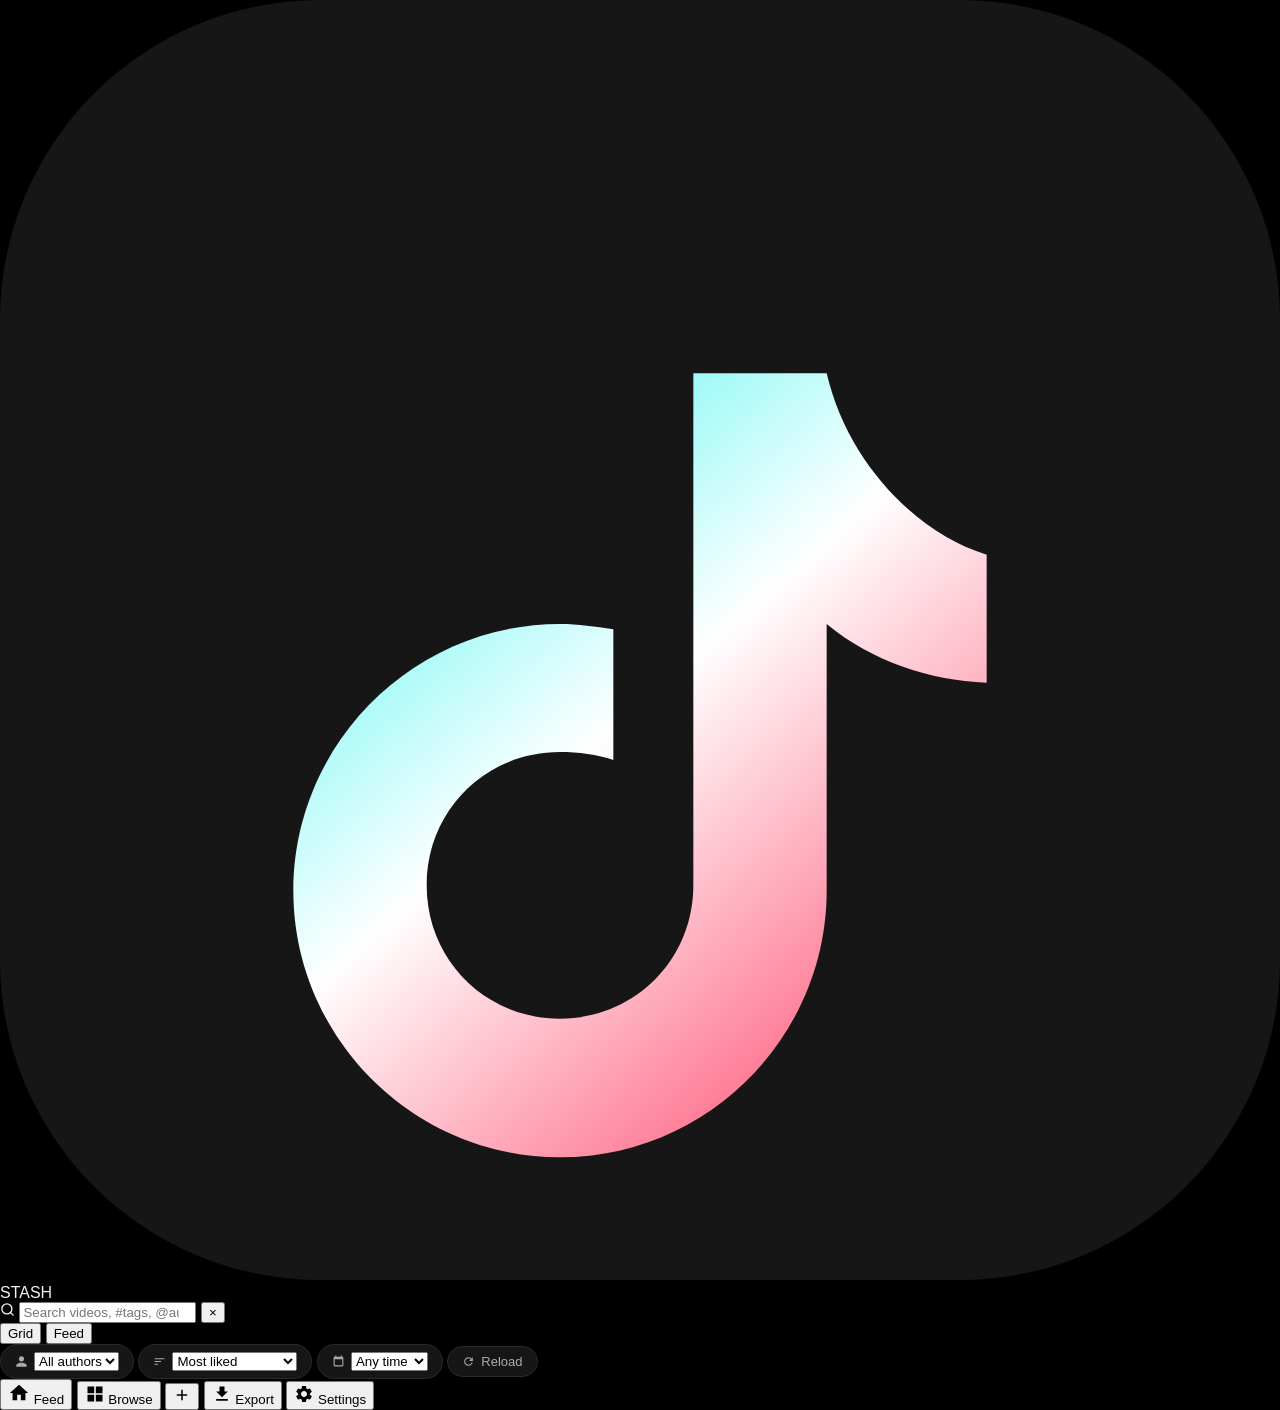
==== commit 72c059c1: "Update search.html" ====
--- a/ui/search.html
+++ b/ui/search.html
@@ -4,162 +4,227 @@
 <meta charset="UTF-8">
 <meta name="viewport" content="width=device-width, initial-scale=1.0, viewport-fit=cover">
 <meta name="theme-color" content="#000000">
+<meta name="mobile-web-app-capable" content="yes">
+<meta name="apple-mobile-web-app-capable" content="yes">
+<meta name="apple-mobile-web-app-status-bar-style" content="black">
 <title>TikTok Stash</title>
-<link rel="preconnect" href="https://fonts.googleapis.com">
-<link href="https://fonts.googleapis.com/css2?family=Nunito:wght@400;600;700;800;900&display=swap" rel="stylesheet">
 <link rel="stylesheet" href="./stash.css">
-<style>
-  body { font-family: 'Nunito', -apple-system, 'Helvetica Neue', sans-serif; }
-</style>
 </head>
 <body>
 
-<header class="header">
-  <div class="header-inner">
-    <div class="top-bar">
-      <div class="brand">
-        <svg class="brand-logo" viewBox="0 0 48 48" fill="none" xmlns="http://www.w3.org/2000/svg">
-          <rect width="48" height="48" rx="12" fill="#161616"/>
-          <path d="M31 14c.8 3.4 3.4 6 6 6.8v4.8c-2.2-.1-4.3-.8-6-2.2v10c0 5.5-4.5 10-10 10S11 38.9 11 33.4s4.5-10 10-10c.7 0 1.3.1 2 .2v4.9c-.6-.2-1.3-.3-2-.3-2.8 0-5 2.2-5 5s2.2 5 5 5 5-2.2 5-5V14h5z" fill="url(#tg)"/>
-          <defs>
-            <linearGradient id="tg" x1="11" y1="14" x2="37" y2="44" gradientUnits="userSpaceOnUse">
-              <stop offset="0%" stop-color="#25f4ee"/>
-              <stop offset="50%" stop-color="#ffffff"/>
-              <stop offset="100%" stop-color="#fe2c55"/>
-            </linearGradient>
-          </defs>
+<!-- ══ HEADER (grid mode; hides in feed) ══════════════════════════════════ -->
+<header class="app-header" id="appHeader">
+  <div class="hdr-top">
+
+    <!-- Logo -->
+    <div class="logo">
+      <svg class="logo-ico" viewBox="0 0 48 48" fill="none">
+        <rect width="48" height="48" rx="12" fill="#161616"/>
+        <path d="M31 14c.8 3.4 3.4 6 6 6.8v4.8c-2.2-.1-4.3-.8-6-2.2v10
+                 c0 5.5-4.5 10-10 10S11 38.9 11 33.4s4.5-10 10-10
+                 c.7 0 1.3.1 2 .2v4.9c-.6-.2-1.3-.3-2-.3-2.8 0-5 2.2-5 5
+                 s2.2 5 5 5 5-2.2 5-5V14h5z" fill="url(#lg)"/>
+        <defs>
+          <linearGradient id="lg" x1="11" y1="14" x2="37" y2="44" gradientUnits="userSpaceOnUse">
+            <stop offset="0%"   stop-color="#25f4ee"/>
+            <stop offset="45%"  stop-color="#ffffff"/>
+            <stop offset="100%" stop-color="#fe2c55"/>
+          </linearGradient>
+        </defs>
+      </svg>
+      <span class="logo-txt">STASH</span>
+    </div>
+
+    <!-- Search -->
+    <div class="srch-wrap">
+      <span class="srch-ico">
+        <svg width="15" height="15" viewBox="0 0 24 24" fill="none" stroke="currentColor" stroke-width="2.2" stroke-linecap="round">
+          <circle cx="11" cy="11" r="8"/><path d="M21 21l-4.35-4.35"/>
         </svg>
-        <span class="brand-name">STASH</span>
-      </div>
-
-      <div class="search-bar">
-        <span class="search-icon">
-          <svg width="18" height="18" viewBox="0 0 24 24" fill="none" stroke="#888" stroke-width="2.2" stroke-linecap="round">
-            <circle cx="11" cy="11" r="8"/><path d="M21 21l-4.35-4.35"/>
-          </svg>
-        </span>
-        <input
-          id="searchInput"
-          type="search"
-          placeholder="Search videos, #hashtags, @authors…"
-          autocomplete="off"
-          spellcheck="false"
-        >
-        <button class="search-clear" id="searchClear" type="button" aria-label="Clear search">×</button>
-      </div>
-
-      <div class="header-actions">
-        <div class="mode-tabs">
-          <button class="mode-tab active" id="gridModeTab" type="button">Grid</button>
-          <button class="mode-tab" id="feedModeTab" type="button">Feed</button>
-        </div>
-
-        <button class="pill" id="reloadBtn" type="button" title="Reload index from server">
-          <svg width="14" height="14" viewBox="0 0 24 24" fill="currentColor">
-            <path d="M17.65 6.35C16.2 4.9 14.21 4 12 4c-4.42 0-7.99 3.58-7.99 8s3.57 8 7.99 8c3.73 0 6.84-2.55 7.73-6h-2.08c-.82 2.33-3.04 4-5.65 4-3.31 0-6-2.69-6-6s2.69-6 6-6c1.66 0 3.14.69 4.22 1.78L13 11h7V4l-2.35 2.35z"/>
-          </svg>
-          Reload
-        </button>
-
-        <button class="pill" id="clearBtn" type="button" style="display:none">
-          Clear filters
-        </button>
-      </div>
-    </div>
-
-    <div class="filter-bar">
-      <select id="authorFilter" class="pill">
+      </span>
+      <input id="searchInp" type="search" placeholder="Search videos, #tags, @authors…" autocomplete="off" spellcheck="false">
+      <button class="srch-clear" id="sClear" type="button" aria-label="Clear">×</button>
+    </div>
+
+    <!-- Mode tabs -->
+    <div class="hdr-mode">
+      <button class="hdr-tab on" id="tabGrid" type="button">Grid</button>
+      <button class="hdr-tab"    id="tabFeed" type="button">Feed</button>
+    </div>
+
+  </div>
+
+  <!-- Filter strip -->
+  <div class="filter-row">
+    <label class="pill">
+      <svg width="13" height="13" viewBox="0 0 24 24" fill="currentColor"><path d="M12 12c2.7 0 4.8-2.1 4.8-4.8S14.7 2.4 12 2.4 7.2 4.5 7.2 7.2 9.3 12 12 12zm0 2.4c-3.2 0-9.6 1.6-9.6 4.8v2.4h19.2v-2.4c0-3.2-6.4-4.8-9.6-4.8z"/></svg>
+      <select id="authorSel" aria-label="Filter by author">
         <option value="">All authors</option>
       </select>
-
-      <select id="sortSelect" class="pill">
+    </label>
+
+    <label class="pill">
+      <svg width="13" height="13" viewBox="0 0 24 24" fill="currentColor"><path d="M3 18h6v-2H3v2zM3 6v2h18V6H3zm0 7h12v-2H3v2z"/></svg>
+      <select id="sortSel" aria-label="Sort by">
         <option value="likes">Most liked</option>
         <option value="views">Most viewed</option>
         <option value="comments">Most commented</option>
         <option value="shares">Most shared</option>
         <option value="favorites">Most favorited</option>
-        <option value="date_desc">Newest first</option>
-        <option value="date_asc">Oldest first</option>
+        <option value="date_desc">Newest</option>
+        <option value="date_asc">Oldest</option>
       </select>
-
-      <select id="dateFilter" class="pill">
+    </label>
+
+    <label class="pill">
+      <svg width="13" height="13" viewBox="0 0 24 24" fill="currentColor"><path d="M19 3h-1V1h-2v2H8V1H6v2H5c-1.1 0-2 .9-2 2v14c0 1.1.9 2 2 2h14c1.1 0 2-.9 2-2V5c0-1.1-.9-2-2-2zm0 16H5V8h14v11z"/></svg>
+      <select id="dateSel" aria-label="Time range">
         <option value="">Any time</option>
-        <option value="7">Last 7 days</option>
-        <option value="30">Last 30 days</option>
-        <option value="90">Last 3 months</option>
-        <option value="365">Last year</option>
+        <option value="7">7 days</option>
+        <option value="30">30 days</option>
+        <option value="90">3 months</option>
+        <option value="365">1 year</option>
       </select>
-
-      <div class="meta-row" style="margin-left:auto;flex-shrink:0">
-        <div class="meta-left">
-          <div class="live-dot" id="liveDot"></div>
-          <span id="cacheStatus" style="font-size:12px;color:var(--muted)">Loading</span>
-          <span style="font-size:12px;color:var(--muted)">·</span>
-          <span id="resultsMeta" style="font-size:12px;font-weight:700;color:var(--text)">—</span>
-        </div>
-      </div>
-    </div>
+    </label>
+
+    <button class="pill" id="reloadBtn" type="button" aria-label="Reload index">
+      <svg width="13" height="13" viewBox="0 0 24 24" fill="currentColor"><path d="M17.65 6.35A7.96 7.96 0 0012 4C7.58 4 4 7.58 4 12s3.58 8 8 8c3.73 0 6.84-2.55 7.73-6h-2.08A5.99 5.99 0 0112 18c-3.31 0-6-2.69-6-6s2.69-6 6-6c1.66 0 3.14.69 4.22 1.78L13 11h7V4l-2.35 2.35z"/></svg>
+      Reload
+    </button>
   </div>
 </header>
 
-<div class="progress-rail" id="progressRail">
-  <div class="progress-fill" id="progressFill"></div>
-</div>
-
-<div class="body-offset">
-  <div class="banner-slot">
-    <div class="banner-box warn hidden" id="offlineBanner">
-      <span><strong>Offline mode</strong> — showing cached data. Videos may not play.</span>
-      <button class="banner-dismiss" type="button" onclick="this.closest('.banner-box').classList.add('hidden')">×</button>
-    </div>
-    <div class="banner-box error hidden" id="errorBanner">
-      <span id="errorMsg"></span>
-    </div>
-  </div>
-
-  <div class="tag-strip" id="tagStrip"></div>
-
-  <div class="recent-panel hidden" id="recentPanel" style="margin-top:12px">
-    <div class="recent-label">Recent searches</div>
-    <div class="recent-chips" id="recentChips"></div>
-  </div>
-
-  <div class="analytics-panel hidden" id="analyticsWrap" style="margin-top:12px"></div>
-
-  <div class="skeleton-grid hidden" id="skeletonWrap" style="margin-top:12px">
-    <div class="skeleton-card"></div>
-    <div class="skeleton-card"></div>
-    <div class="skeleton-card"></div>
-    <div class="skeleton-card"></div>
-    <div class="skeleton-card"></div>
-    <div class="skeleton-card"></div>
-  </div>
-
-  <div class="grid-view hidden" id="gridView" style="margin-top:12px">
-    <div class="video-grid" id="videoGrid"></div>
-  </div>
-</div>
-
-<div class="feed-view hidden" id="feedView">
-  <div class="feed-spacer-top" id="feedSpacerTop"></div>
+<!-- Progress bar -->
+<div class="prog-rail" id="progRail"><div class="prog-fill" id="progFill"></div></div>
+
+<!-- Banners -->
+<div class="banner warn hidden" id="offBanner">
+  <span><strong>Offline</strong> — showing cached data. Videos may not stream.</span>
+  <button class="banner-x" id="offX" type="button">×</button>
+</div>
+<div class="banner err hidden" id="errBanner">
+  <span id="errMsg"></span>
+  <button class="banner-x" id="errX" type="button">×</button>
+</div>
+
+<!-- Active hashtag bar -->
+<div class="tag-bar" id="tagBar"></div>
+
+<!-- ══ GRID VIEW ═══════════════════════════════════════════════════════════ -->
+<div class="grid-root hidden" id="gridRoot">
+
+  <!-- Skeleton -->
+  <div class="skel-grid hidden" id="skelWrap">
+    <div class="skel-c"></div><div class="skel-c"></div><div class="skel-c"></div>
+    <div class="skel-c"></div><div class="skel-c"></div><div class="skel-c"></div>
+  </div>
+
+  <!-- Meta row -->
+  <div class="grid-meta">
+    <span class="g-count" id="gCount">—</span>
+    <span class="g-net">
+      <span class="live-dot" id="liveDot"></span>
+      <span id="netLbl" style="font-size:11px;color:var(--muted)">—</span>
+    </span>
+  </div>
+
+  <!-- Recent searches -->
+  <div class="recent-wrap hidden" id="recentWrap">
+    <div class="recent-lbl">Recent searches</div>
+    <div class="recent-chips" id="recentRow"></div>
+  </div>
+
+  <!-- Analytics dashboard -->
+  <div class="dash hidden" id="dashWrap">
+    <div class="dash-ttl">Archive at a glance</div>
+    <div class="dash-grid" id="dashGrid"></div>
+    <div class="top-tags" id="topTags"></div>
+  </div>
+
+  <!-- The actual grid -->
+  <div class="video-grid" id="vGrid"></div>
+
+</div><!-- /grid-root -->
+
+<!-- ══ FEED VIEW (fixed full-screen) ═══════════════════════════════════════ -->
+<div class="feed-root hidden" id="feedRoot">
+  <div class="f-spacer" id="feedTop"></div>
   <div id="feedItems"></div>
-  <div class="feed-spacer-bottom" id="feedSpacerBot"></div>
-</div>
-
-<button class="back-top hidden" id="backTop" type="button" aria-label="Back to top">
-  <svg width="20" height="20" viewBox="0 0 24 24" fill="currentColor">
-    <path d="M7.41 15.41L12 10.83l4.59 4.58L18 14l-6-6-6 6 1.41 1.41z"/>
-  </svg>
+  <div class="f-spacer" id="feedBot"></div>
+</div>
+
+<!-- ══ BOTTOM NAV ══════════════════════════════════════════════════════════ -->
+<nav class="bottom-nav">
+  <button class="nav-btn on" id="navHome" type="button" aria-label="Feed">
+    <svg width="22" height="22" viewBox="0 0 24 24" fill="currentColor"><path d="M10 20v-6h4v6h5v-8h3L12 3 2 12h3v8z"/></svg>
+    Feed
+  </button>
+  <button class="nav-btn on" id="navGrid" type="button" aria-label="Browse">
+    <svg width="20" height="20" viewBox="0 0 24 24" fill="currentColor"><path d="M3 3h8v8H3zm0 10h8v8H3zm10-10h8v8h-8zm0 10h8v8h-8z"/></svg>
+    Browse
+  </button>
+  <button class="nav-center-btn nav-btn" id="navPlus" type="button" aria-label="Surprise me">
+    <div class="nav-plus">
+      <svg width="18" height="18" viewBox="0 0 24 24" fill="#000"><path d="M19 13h-6v6h-2v-6H5v-2h6V5h2v6h6v2z"/></svg>
+    </div>
+  </button>
+  <button class="nav-btn" id="navExport" type="button" aria-label="Export">
+    <svg width="20" height="20" viewBox="0 0 24 24" fill="currentColor"><path d="M19 9h-4V3H9v6H5l7 7 7-7zM5 18v2h14v-2H5z"/></svg>
+    Export
+  </button>
+  <button class="nav-btn" id="navSettings" type="button" aria-label="Settings" onclick="alert('Settings coming soon')">
+    <svg width="20" height="20" viewBox="0 0 24 24" fill="currentColor"><path d="M19.14 12.94c.04-.3.06-.61.06-.94 0-.32-.02-.64-.07-.94l2.03-1.58a.49.49 0 00.12-.61l-1.92-3.32a.49.49 0 00-.59-.22l-2.39.96a6.986 6.986 0 00-1.62-.94l-.36-2.54a.484.484 0 00-.48-.41h-3.84c-.24 0-.43.17-.47.41l-.36 2.54c-.59.24-1.13.57-1.62.94l-2.39-.96c-.22-.08-.47 0-.59.22L2.74 8.87c-.12.21-.08.47.12.61l2.03 1.58c-.05.3-.09.63-.09.94s.02.64.07.94l-2.03 1.58a.49.49 0 00-.12.61l1.92 3.32c.12.22.37.29.59.22l2.39-.96c.5.37 1.04.7 1.62.94l.36 2.54c.05.24.24.41.48.41h3.84c.24 0 .44-.17.47-.41l.36-2.54c.59-.24 1.13-.57 1.62-.94l2.39.96c.22.08.47 0 .59-.22l1.92-3.32c.12-.22.07-.47-.12-.61l-2.01-1.58zM12 15.6c-1.98 0-3.6-1.62-3.6-3.6s1.62-3.6 3.6-3.6 3.6 1.62 3.6 3.6-1.62 3.6-3.6 3.6z"/></svg>
+    Settings
+  </button>
+</nav>
+
+<!-- Floating back-to-top (grid only) -->
+<button class="fab hidden" id="fab" aria-label="Back to top">
+  <svg width="20" height="20" viewBox="0 0 24 24" fill="currentColor"><path d="M7.41 15.41L12 10.83l4.59 4.58L18 14l-6-6-6 6z"/></svg>
 </button>
 
-<button class="surprise-btn" id="surpriseBtn" type="button" aria-label="Random video">
-  <svg width="18" height="18" viewBox="0 0 24 24" fill="currentColor">
-    <path d="M17.65 3.35A7.958 7.958 0 0012 1C7.03 1 3 5.03 3 10s4.03 9 9 9c4.07 0 7.5-2.71 8.58-6.43l-1.94-.52C17.75 14.9 15.07 17 12 17c-3.87 0-7-3.13-7-7s3.13-7 7-7c1.93 0 3.68.79 4.95 2.05L14 8h7V1l-3.35 2.35z"/>
-    <circle cx="12" cy="10" r="2"/>
-  </svg>
-  <span>Surprise me</span>
-</button>
+<!-- ══ EXPORT SHEET ══════════════════════════════════════════════════════════ -->
+<div class="sheet-bg hidden" id="sheetBg">
+  <div class="sheet">
+    <div class="sheet-knob"></div>
+    <div class="sheet-ttl">Export archive</div>
+
+    <div class="s-row" id="exportJSON">
+      <div class="s-ico">
+        <svg width="20" height="20" viewBox="0 0 24 24" fill="currentColor"><path d="M14 2H6c-1.1 0-2 .9-2 2v16c0 1.1.9 2 2 2h12c1.1 0 2-.9 2-2V8l-6-6zm4 18H6V4h7v5h5v11z"/></svg>
+      </div>
+      <div>
+        <div class="s-txt">Export as JSON</div>
+        <div class="s-sub">Full metadata for current filter</div>
+      </div>
+    </div>
+
+    <div class="s-row" id="exportCSV">
+      <div class="s-ico">
+        <svg width="20" height="20" viewBox="0 0 24 24" fill="currentColor"><path d="M19 3H5c-1.1 0-2 .9-2 2v14c0 1.1.9 2 2 2h14c1.1 0 2-.9 2-2V5c0-1.1-.9-2-2-2zm-7 3l5 3-5 3V6zm-1 10H6v-2h5v2zm0-4H6v-2h5v2zm0-4H6V6h5v2z"/></svg>
+      </div>
+      <div>
+        <div class="s-txt">Export as CSV</div>
+        <div class="s-sub">Stats table for spreadsheets</div>
+      </div>
+    </div>
+
+    <div class="s-row" id="copyLinks">
+      <div class="s-ico">
+        <svg width="20" height="20" viewBox="0 0 24 24" fill="currentColor"><path d="M3.9 12c0-1.71 1.39-3.1 3.1-3.1h4V7H7c-2.76 0-5 2.24-5 5s2.24 5 5 5h4v-1.9H7c-1.71 0-3.1-1.39-3.1-3.1zM8 13h8v-2H8v2zm9-6h-4v1.9h4c1.71 0 3.1 1.39 3.1 3.1s-1.39 3.1-3.1 3.1h-4V17h4c2.76 0 5-2.24 5-5s-2.24-5-5-5z"/></svg>
+      </div>
+      <div>
+        <div class="s-txt">Copy all public links</div>
+        <div class="s-sub">One URL per line to clipboard</div>
+      </div>
+    </div>
+
+    <div class="s-row" id="sheetClose" style="justify-content:center;padding:14px 0 0;border-bottom:none">
+      <span style="color:var(--muted);font-size:14px">Cancel</span>
+    </div>
+  </div>
+</div>
 
 <script src="./stash.js"></script>
 </body>
-</html>
+  </html>
--- a/ui/stash.css
+++ b/ui/stash.css
@@ -0,0 +1,940 @@
+:root {
+  --bg: #000000;
+  --bg-2: #0a0a0a;
+  --panel: #161616;
+  --panel-2: #1e1e1e;
+  --border: #2a2a2a;
+  --border-2: #3a3a3a;
+  --text: #f1f1f1;
+  --muted: #888;
+  --soft: #aaa;
+  --red: #fe2c55;
+  --cyan: #25f4ee;
+  --good: #2eb872;
+  --warn: #ffcc00;
+  --radius-card: 12px;
+  --header-h: 126px;
+}
+
+* { box-sizing: border-box; }
+html, body { margin: 0; padding: 0; }
+
+body {
+  background: var(--bg);
+  color: var(--text);
+  font-family: -apple-system, 'SF Pro Text', 'Helvetica Neue', Arial, sans-serif;
+  min-height: 100vh;
+  overflow-x: hidden;
+  -webkit-font-smoothing: antialiased;
+}
+
+.hidden { display: none !important; }
+
+.header {
+  position: fixed;
+  top: 0; left: 0; right: 0;
+  z-index: 100;
+  background: rgba(0,0,0,0.92);
+  backdrop-filter: blur(20px) saturate(180%);
+  -webkit-backdrop-filter: blur(20px) saturate(180%);
+  border-bottom: 1px solid var(--border);
+}
+
+.header-inner {
+  max-width: 1440px;
+  margin: 0 auto;
+  padding: 10px 16px;
+  display: flex;
+  flex-direction: column;
+  gap: 10px;
+}
+
+.top-bar {
+  display: flex;
+  align-items: center;
+  gap: 12px;
+}
+
+.brand {
+  display: flex;
+  align-items: center;
+  gap: 8px;
+  user-select: none;
+  flex-shrink: 0;
+}
+
+.brand-logo {
+  width: 28px;
+  height: 28px;
+}
+
+.brand-name {
+  font-size: 18px;
+  font-weight: 800;
+  letter-spacing: -0.3px;
+  background: linear-gradient(135deg, var(--cyan) 0%, #fff 40%, var(--red) 100%);
+  -webkit-background-clip: text;
+  background-clip: text;
+  -webkit-text-fill-color: transparent;
+}
+
+.search-bar {
+  flex: 1;
+  position: relative;
+  max-width: 600px;
+}
+
+.search-bar input {
+  width: 100%;
+  background: var(--panel);
+  border: 1.5px solid var(--border);
+  border-radius: 24px;
+  padding: 10px 42px 10px 44px;
+  font-size: 15px;
+  color: var(--text);
+  outline: none;
+  font-family: inherit;
+  transition: border-color .15s, box-shadow .15s;
+}
+
+.search-bar input::placeholder { color: var(--muted); }
+
+.search-bar input:focus {
+  border-color: var(--red);
+  box-shadow: 0 0 0 3px rgba(254,44,85,.12);
+}
+
+.search-icon {
+  position: absolute;
+  left: 14px;
+  top: 50%;
+  transform: translateY(-50%);
+  opacity: .5;
+  pointer-events: none;
+  display: flex;
+  align-items: center;
+}
+
+.search-clear {
+  position: absolute;
+  right: 14px;
+  top: 50%;
+  transform: translateY(-50%);
+  background: var(--border-2);
+  border: none;
+  color: var(--text);
+  cursor: pointer;
+  width: 20px;
+  height: 20px;
+  border-radius: 50%;
+  font-size: 12px;
+  line-height: 20px;
+  text-align: center;
+  padding: 0;
+  opacity: 0;
+  pointer-events: none;
+  transition: opacity .15s;
+}
+
+.search-clear.show { opacity: 1; pointer-events: auto; }
+
+.header-actions {
+  display: flex;
+  align-items: center;
+  gap: 8px;
+  flex-shrink: 0;
+  margin-left: auto;
+}
+
+.filter-bar {
+  display: flex;
+  align-items: center;
+  gap: 8px;
+  overflow-x: auto;
+  -webkit-overflow-scrolling: touch;
+  scrollbar-width: none;
+  padding-bottom: 2px;
+}
+
+.filter-bar::-webkit-scrollbar { display: none; }
+
+.pill {
+  display: inline-flex;
+  align-items: center;
+  gap: 6px;
+  padding: 7px 14px;
+  border-radius: 20px;
+  border: 1.5px solid var(--border);
+  background: var(--panel);
+  color: var(--soft);
+  font-size: 13px;
+  font-weight: 500;
+  cursor: pointer;
+  white-space: nowrap;
+  transition: border-color .15s, background .15s, color .15s;
+  appearance: none;
+  font-family: inherit;
+  text-decoration: none;
+}
+
+.pill:hover {
+  border-color: var(--border-2);
+  color: var(--text);
+}
+
+.pill.active {
+  background: var(--red);
+  border-color: var(--red);
+  color: #fff;
+  font-weight: 600;
+}
+
+.pill.active-filter {
+  background: rgba(254,44,85,.12);
+  border-color: rgba(254,44,85,.4);
+  color: var(--red);
+}
+
+select.pill {
+  padding-right: 28px;
+  background-image: url("data:image/svg+xml,%3Csvg width='10' height='6' viewBox='0 0 10 6' fill='none' xmlns='http://www.w3.org/2000/svg'%3E%3Cpath d='M1 1L5 5L9 1' stroke='%23888' stroke-width='1.5' stroke-linecap='round'/%3E%3C/svg%3E");
+  background-repeat: no-repeat;
+  background-position: right 10px center;
+  cursor: pointer;
+}
+
+.mode-tabs {
+  display: flex;
+  gap: 0;
+  border: 1.5px solid var(--border);
+  border-radius: 22px;
+  padding: 3px;
+  background: var(--panel);
+}
+
+.mode-tab {
+  padding: 7px 16px;
+  border-radius: 18px;
+  border: none;
+  background: none;
+  color: var(--muted);
+  font-size: 13px;
+  font-weight: 600;
+  cursor: pointer;
+  transition: background .15s, color .15s;
+  font-family: inherit;
+  white-space: nowrap;
+}
+
+.mode-tab.active {
+  background: var(--red);
+  color: #fff;
+}
+
+.meta-row {
+  display: flex;
+  align-items: center;
+  justify-content: space-between;
+  gap: 8px;
+  font-size: 12px;
+  color: var(--muted);
+  padding: 0 2px;
+}
+
+.meta-left { display: flex; align-items: center; gap: 6px; }
+.meta-right { display: flex; align-items: center; gap: 6px; }
+
+.live-dot {
+  width: 7px;
+  height: 7px;
+  border-radius: 50%;
+  background: var(--good);
+  animation: pulse 2s infinite;
+  flex-shrink: 0;
+}
+
+.live-dot.warn { background: var(--warn); animation: none; }
+.live-dot.off  { background: var(--muted); animation: none; }
+
+@keyframes pulse {
+  0%, 100% { opacity: 1; }
+  50%       { opacity: 0.4; }
+}
+
+.progress-rail {
+  position: fixed;
+  top: var(--header-h);
+  left: 0; right: 0;
+  height: 2px;
+  z-index: 99;
+  background: transparent;
+  transition: opacity .3s;
+  opacity: 0;
+  pointer-events: none;
+}
+
+.progress-rail.visible { opacity: 1; }
+
+.progress-fill {
+  height: 100%;
+  width: 0%;
+  background: linear-gradient(90deg, var(--cyan), var(--red));
+  border-radius: 999px;
+  transition: width .3s;
+}
+
+.body-offset {
+  padding-top: var(--header-h);
+}
+
+.banner-slot {
+  max-width: 1440px;
+  margin: 0 auto;
+  padding: 10px 16px 0;
+}
+
+.banner-box {
+  border: 1px solid var(--border);
+  border-radius: 10px;
+  padding: 10px 14px;
+  background: var(--panel);
+  color: var(--soft);
+  font-size: 13px;
+  line-height: 1.5;
+  display: flex;
+  align-items: center;
+  justify-content: space-between;
+  gap: 10px;
+}
+
+.banner-box strong { color: var(--text); }
+.banner-box.warn   { border-color: rgba(255,204,0,.3); background: rgba(255,204,0,.05); }
+.banner-box.error  { border-color: rgba(254,44,85,.3); background: rgba(254,44,85,.05); }
+
+.banner-dismiss {
+  background: none;
+  border: none;
+  color: var(--muted);
+  cursor: pointer;
+  font-size: 18px;
+  line-height: 1;
+  padding: 0 4px;
+  flex-shrink: 0;
+}
+
+.tag-strip {
+  max-width: 1440px;
+  margin: 10px auto 0;
+  padding: 0 16px;
+  display: flex;
+  align-items: center;
+  gap: 8px;
+  flex-wrap: wrap;
+}
+
+.tag-strip:empty { display: none; }
+
+.active-tag {
+  display: inline-flex;
+  align-items: center;
+  gap: 6px;
+  padding: 5px 12px;
+  border-radius: 20px;
+  border: 1.5px solid rgba(37,244,238,.4);
+  background: rgba(37,244,238,.08);
+  color: var(--cyan);
+  font-size: 12px;
+  font-weight: 600;
+  cursor: pointer;
+}
+
+.active-tag:hover { background: rgba(37,244,238,.14); }
+
+.skeleton-grid {
+  display: grid;
+  grid-template-columns: repeat(auto-fill, minmax(200px, 1fr));
+  gap: 12px;
+  padding: 16px;
+  max-width: 1440px;
+  margin: 0 auto;
+}
+
+.skeleton-card {
+  aspect-ratio: 9/16;
+  border-radius: var(--radius-card);
+  background: var(--panel);
+  overflow: hidden;
+  position: relative;
+}
+
+.skeleton-card::after {
+  content: '';
+  position: absolute;
+  inset: 0;
+  background: linear-gradient(90deg, transparent 0%, rgba(255,255,255,.05) 50%, transparent 100%);
+  background-size: 200% 100%;
+  animation: shimmer 1.4s infinite;
+}
+
+@keyframes shimmer {
+  0%   { background-position: -200% 0; }
+  100% { background-position:  200% 0; }
+}
+
+.grid-view {
+  max-width: 1440px;
+  margin: 0 auto;
+  padding: 14px 16px 80px;
+}
+
+.video-grid {
+  display: grid;
+  grid-template-columns: repeat(auto-fill, minmax(200px, 1fr));
+  gap: 10px;
+}
+
+.grid-card {
+  position: relative;
+  border-radius: var(--radius-card);
+  overflow: hidden;
+  cursor: pointer;
+  background: var(--panel);
+  aspect-ratio: 9/16;
+  transition: transform .2s;
+  content-visibility: auto;
+  contain-intrinsic-size: 220px 390px;
+}
+
+.grid-card:hover { transform: scale(1.02); }
+.grid-card:hover .grid-hover { opacity: 1; }
+
+.grid-thumb {
+  position: absolute;
+  inset: 0;
+  background: linear-gradient(135deg, rgba(254,44,85,.12), rgba(37,244,238,.12));
+}
+
+.grid-thumb-img {
+  position: absolute;
+  inset: 0;
+  width: 100%;
+  height: 100%;
+  object-fit: cover;
+}
+
+.grid-scrim {
+  position: absolute;
+  inset: auto 0 0 0;
+  height: 55%;
+  background: linear-gradient(to top, rgba(0,0,0,.85), transparent);
+  border-radius: 0 0 var(--radius-card) var(--radius-card);
+}
+
+.grid-info {
+  position: absolute;
+  inset: auto 0 0 0;
+  padding: 10px 8px 10px;
+  display: flex;
+  flex-direction: column;
+  gap: 4px;
+  z-index: 2;
+}
+
+.grid-stat {
+  display: flex;
+  align-items: center;
+  gap: 4px;
+  font-size: 12px;
+  font-weight: 700;
+  color: #fff;
+  text-shadow: 0 1px 3px rgba(0,0,0,.5);
+}
+
+.grid-stat svg { flex-shrink: 0; }
+
+.grid-caption {
+  font-size: 11.5px;
+  color: rgba(255,255,255,.85);
+  line-height: 1.35;
+  display: -webkit-box;
+  -webkit-line-clamp: 2;
+  -webkit-box-orient: vertical;
+  overflow: hidden;
+}
+
+.grid-author {
+  font-size: 11px;
+  color: rgba(255,255,255,.7);
+  white-space: nowrap;
+  overflow: hidden;
+  text-overflow: ellipsis;
+}
+
+.grid-hover {
+  position: absolute;
+  inset: 0;
+  background: rgba(0,0,0,.45);
+  opacity: 0;
+  transition: opacity .2s;
+  display: flex;
+  align-items: center;
+  justify-content: center;
+  border-radius: var(--radius-card);
+  z-index: 3;
+}
+
+.grid-play-icon {
+  width: 48px;
+  height: 48px;
+  border-radius: 50%;
+  background: rgba(255,255,255,.2);
+  backdrop-filter: blur(8px);
+  display: flex;
+  align-items: center;
+  justify-content: center;
+  border: 2px solid rgba(255,255,255,.4);
+}
+
+.feed-view {
+  position: fixed;
+  inset: 0;
+  top: var(--header-h);
+  z-index: 10;
+  overflow-y: scroll;
+  overflow-x: hidden;
+  scroll-snap-type: y mandatory;
+  -webkit-overflow-scrolling: touch;
+  scrollbar-width: none;
+  background: #000;
+}
+
+.feed-view::-webkit-scrollbar { display: none; }
+
+.feed-spacer-top, .feed-spacer-bottom { flex-shrink: 0; }
+
+.feed-card {
+  width: 100%;
+  height: calc(100dvh - var(--header-h));
+  min-height: 500px;
+  position: relative;
+  scroll-snap-align: start;
+  scroll-snap-stop: always;
+  display: flex;
+  align-items: stretch;
+  background: #000;
+  overflow: hidden;
+}
+
+.feed-video-el {
+  position: absolute;
+  inset: 0;
+  width: 100%;
+  height: 100%;
+  object-fit: cover;
+  background: #000;
+}
+
+.feed-poster {
+  position: absolute;
+  inset: 0;
+  background-size: cover;
+  background-position: center;
+}
+
+.feed-overlay {
+  position: absolute;
+  inset: 0;
+  background: linear-gradient(
+    to top,
+    rgba(0,0,0,.75) 0%,
+    rgba(0,0,0,.15) 40%,
+    rgba(0,0,0,.2) 70%,
+    rgba(0,0,0,.4) 100%
+  );
+  pointer-events: none;
+}
+
+.feed-actions {
+  position: absolute;
+  right: 12px;
+  bottom: 120px;
+  display: flex;
+  flex-direction: column;
+  align-items: center;
+  gap: 20px;
+  z-index: 5;
+}
+
+.feed-action-btn {
+  display: flex;
+  flex-direction: column;
+  align-items: center;
+  gap: 4px;
+  cursor: pointer;
+  background: none;
+  border: none;
+  padding: 0;
+  color: #fff;
+}
+
+.feed-action-icon {
+  width: 44px;
+  height: 44px;
+  border-radius: 50%;
+  background: rgba(255,255,255,.15);
+  backdrop-filter: blur(8px);
+  display: flex;
+  align-items: center;
+  justify-content: center;
+  transition: transform .15s, background .15s;
+}
+
+.feed-action-btn:hover .feed-action-icon {
+  transform: scale(1.1);
+  background: rgba(255,255,255,.25);
+}
+
+.feed-action-btn.liked .feed-action-icon {
+  background: rgba(254,44,85,.3);
+}
+
+.feed-action-count {
+  font-size: 11px;
+  font-weight: 700;
+  color: rgba(255,255,255,.9);
+  text-shadow: 0 1px 3px rgba(0,0,0,.5);
+}
+
+.music-disc {
+  width: 44px;
+  height: 44px;
+  border-radius: 50%;
+  border: 3px solid rgba(255,255,255,.4);
+  overflow: hidden;
+  animation: spin 6s linear infinite;
+  animation-play-state: paused;
+}
+
+.music-disc.playing { animation-play-state: running; }
+
+.music-disc-inner {
+  width: 100%;
+  height: 100%;
+  background: var(--panel);
+  display: flex;
+  align-items: center;
+  justify-content: center;
+}
+
+@keyframes spin {
+  from { transform: rotate(0deg); }
+  to   { transform: rotate(360deg); }
+}
+
+.feed-info {
+  position: absolute;
+  left: 14px;
+  right: 74px;
+  bottom: 20px;
+  z-index: 5;
+  display: flex;
+  flex-direction: column;
+  gap: 8px;
+}
+
+.feed-author-row {
+  display: flex;
+  align-items: center;
+  gap: 10px;
+}
+
+.feed-avatar {
+  width: 40px;
+  height: 40px;
+  border-radius: 50%;
+  border: 2px solid #fff;
+  overflow: hidden;
+  flex-shrink: 0;
+  background: linear-gradient(135deg, var(--red), var(--cyan));
+  display: flex;
+  align-items: center;
+  justify-content: center;
+  font-weight: 800;
+  font-size: 14px;
+  color: #000;
+}
+
+.feed-avatar img {
+  width: 100%;
+  height: 100%;
+  object-fit: cover;
+}
+
+.feed-author-name {
+  font-size: 15px;
+  font-weight: 700;
+  color: #fff;
+  text-decoration: none;
+  text-shadow: 0 1px 3px rgba(0,0,0,.4);
+}
+
+.feed-date {
+  font-size: 11px;
+  color: rgba(255,255,255,.7);
+}
+
+.feed-caption {
+  font-size: 14px;
+  line-height: 1.45;
+  color: #fff;
+  text-shadow: 0 1px 3px rgba(0,0,0,.4);
+  display: -webkit-box;
+  -webkit-line-clamp: 2;
+  -webkit-box-orient: vertical;
+  overflow: hidden;
+}
+
+.feed-caption.expanded { -webkit-line-clamp: unset; }
+
+.feed-music {
+  display: flex;
+  align-items: center;
+  gap: 6px;
+  overflow: hidden;
+  max-width: 100%;
+}
+
+.feed-music-text {
+  font-size: 12.5px;
+  color: rgba(255,255,255,.85);
+  white-space: nowrap;
+  overflow: hidden;
+  text-overflow: ellipsis;
+}
+
+.feed-tags {
+  display: flex;
+  flex-wrap: wrap;
+  gap: 6px;
+}
+
+.feed-tag {
+  font-size: 12px;
+  color: rgba(37,244,238,.9);
+  font-weight: 600;
+  cursor: pointer;
+  background: none;
+  border: none;
+  padding: 0;
+  font-family: inherit;
+}
+
+.mute-btn {
+  position: absolute;
+  top: 16px;
+  right: 14px;
+  z-index: 10;
+  width: 36px;
+  height: 36px;
+  border-radius: 50%;
+  background: rgba(0,0,0,.5);
+  border: 1.5px solid rgba(255,255,255,.2);
+  display: flex;
+  align-items: center;
+  justify-content: center;
+  cursor: pointer;
+  color: #fff;
+  transition: background .15s;
+}
+
+.mute-btn:hover { background: rgba(0,0,0,.7); }
+
+.tap-pause {
+  position: absolute;
+  inset: 0;
+  z-index: 3;
+  cursor: pointer;
+}
+
+.empty-state {
+  display: flex;
+  flex-direction: column;
+  align-items: center;
+  justify-content: center;
+  gap: 12px;
+  min-height: 40vh;
+  text-align: center;
+  color: var(--muted);
+  padding: 40px 20px;
+}
+
+.empty-state h2 { margin: 0; font-size: 20px; color: var(--text); }
+.empty-state p  { margin: 0; font-size: 14px; }
+
+.analytics-panel {
+  max-width: 1440px;
+  margin: 0 auto 14px;
+  padding: 0 16px;
+  display: grid;
+  gap: 10px;
+}
+
+.analytics-grid {
+  display: grid;
+  grid-template-columns: repeat(auto-fit, minmax(140px, 1fr));
+  gap: 10px;
+}
+
+.metric-card {
+  background: var(--panel);
+  border: 1px solid var(--border);
+  border-radius: 12px;
+  padding: 14px 12px;
+  display: flex;
+  flex-direction: column;
+  gap: 6px;
+}
+
+.metric-label { font-size: 11px; color: var(--muted); letter-spacing: .4px; text-transform: uppercase; }
+.metric-value { font-size: 22px; font-weight: 800; color: var(--text); line-height: 1; }
+.metric-sub   { font-size: 11px; color: var(--soft); }
+
+.analytics-columns {
+  display: grid;
+  grid-template-columns: 1.2fr 1fr 1fr;
+  gap: 10px;
+}
+
+.analytics-list {
+  border: 1px solid var(--border);
+  border-radius: 16px;
+  background: rgba(255,255,255,.02);
+  padding: 12px;
+  min-height: 120px;
+}
+
+.analytics-list h3 {
+  margin: 0 0 10px 0;
+  font-size: 13px;
+  color: var(--text);
+}
+
+.analytics-list .top-item {
+  display: flex;
+  justify-content: space-between;
+  gap: 10px;
+  width: 100%;
+  margin-bottom: 8px;
+  border-radius: 12px;
+  border: 1px solid var(--border);
+  background: rgba(255,255,255,.03);
+  padding: 8px 10px;
+  font-size: 12px;
+  color: var(--soft);
+}
+
+.recent-panel {
+  max-width: 1440px;
+  margin: 0 auto 12px;
+  padding: 0 16px;
+}
+
+.recent-label {
+  font-size: 11px;
+  color: var(--muted);
+  letter-spacing: .4px;
+  text-transform: uppercase;
+  margin-bottom: 8px;
+}
+
+.recent-chips {
+  display: flex;
+  flex-wrap: wrap;
+  gap: 6px;
+}
+
+.recent-chip {
+  display: inline-flex;
+  align-items: center;
+  gap: 6px;
+  padding: 6px 12px;
+  border-radius: 20px;
+  border: 1px solid var(--border);
+  background: var(--panel);
+  color: var(--soft);
+  font-size: 12.5px;
+  cursor: pointer;
+  font-family: inherit;
+  transition: border-color .15s, color .15s;
+}
+
+.recent-chip:hover { border-color: var(--border-2); color: var(--text); }
+
+.back-top {
+  position: fixed;
+  bottom: 24px;
+  right: 20px;
+  z-index: 80;
+  width: 44px;
+  height: 44px;
+  border-radius: 50%;
+  background: var(--panel);
+  border: 1.5px solid var(--border-2);
+  color: var(--text);
+  display: flex;
+  align-items: center;
+  justify-content: center;
+  cursor: pointer;
+  box-shadow: 0 4px 20px rgba(0,0,0,.4);
+  transition: transform .15s, background .15s;
+}
+
+.back-top:hover { transform: translateY(-2px); background: var(--panel-2); }
+
+.surprise-btn {
+  position: fixed;
+  bottom: 24px;
+  left: 20px;
+  z-index: 80;
+  display: flex;
+  align-items: center;
+  gap: 8px;
+  padding: 10px 16px;
+  border-radius: 24px;
+  background: var(--red);
+  border: none;
+  color: #fff;
+  font-size: 13px;
+  font-weight: 700;
+  cursor: pointer;
+  box-shadow: 0 4px 20px rgba(254,44,85,.35);
+  font-family: inherit;
+  transition: transform .15s, box-shadow .15s;
+}
+
+.surprise-btn:hover {
+  transform: translateY(-2px);
+  box-shadow: 0 6px 24px rgba(254,44,85,.45);
+}
+
+mark {
+  background: rgba(254,44,85,.25);
+  color: #fff;
+  padding: 0 2px;
+  border-radius: 3px;
+}
+
+@media (max-width: 640px) {
+  :root { --header-h: 130px; }
+  .brand-name { font-size: 16px; }
+  .video-grid { grid-template-columns: repeat(2, 1fr); }
+  .analytics-grid, .analytics-columns { grid-template-columns: repeat(2, 1fr); }
+  .top-bar { gap: 8px; }
+  .header-actions .pill:not(.mode-tab) { display: none; }
+  .surprise-btn span { display: none; }
+  .surprise-btn { padding: 10px 12px; }
+}
+
+@media (min-width: 1200px) {
+  .video-grid { grid-template-columns: repeat(auto-fill, minmax(200px, 1fr)); }
+}
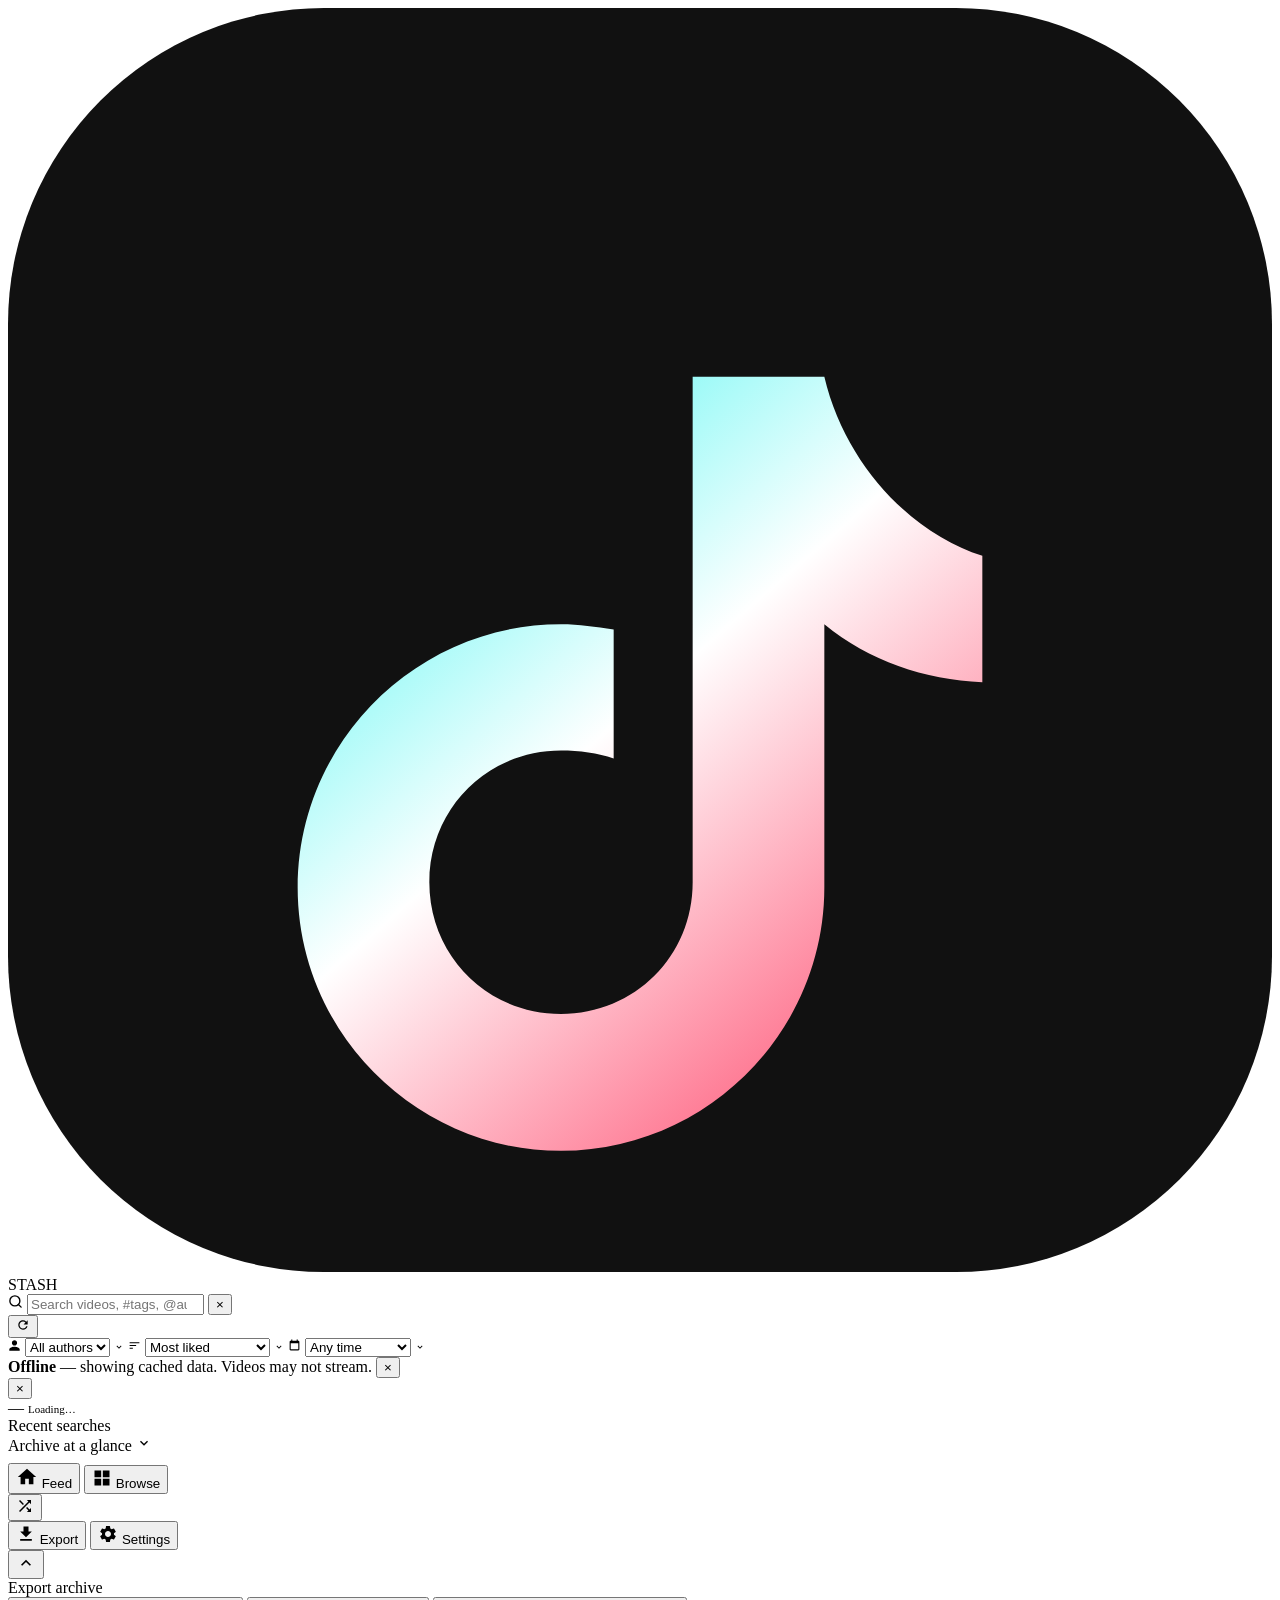
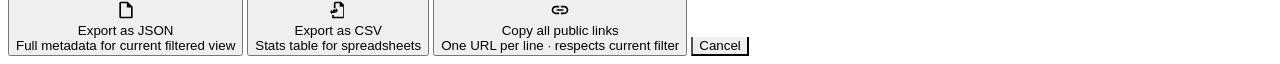
==== commit 8c18da10: "Update fmt.Println message from 'Hello' to 'Goodbye'" ====
--- a/ui/search.html
+++ b/ui/search.html
@@ -3,228 +3,305 @@
 <head>
 <meta charset="UTF-8">
 <meta name="viewport" content="width=device-width, initial-scale=1.0, viewport-fit=cover">
-<meta name="theme-color" content="#000000">
+<meta name="theme-color" content="#000">
 <meta name="mobile-web-app-capable" content="yes">
 <meta name="apple-mobile-web-app-capable" content="yes">
-<meta name="apple-mobile-web-app-status-bar-style" content="black">
+<meta name="apple-mobile-web-app-status-bar-style" content="black-translucent">
 <title>TikTok Stash</title>
 <link rel="stylesheet" href="./stash.css">
 </head>
 <body>
 
-<!-- ══ HEADER (grid mode; hides in feed) ══════════════════════════════════ -->
-<header class="app-header" id="appHeader">
-  <div class="hdr-top">
-
-    <!-- Logo -->
-    <div class="logo">
-      <svg class="logo-ico" viewBox="0 0 48 48" fill="none">
-        <rect width="48" height="48" rx="12" fill="#161616"/>
-        <path d="M31 14c.8 3.4 3.4 6 6 6.8v4.8c-2.2-.1-4.3-.8-6-2.2v10
-                 c0 5.5-4.5 10-10 10S11 38.9 11 33.4s4.5-10 10-10
-                 c.7 0 1.3.1 2 .2v4.9c-.6-.2-1.3-.3-2-.3-2.8 0-5 2.2-5 5
-                 s2.2 5 5 5 5-2.2 5-5V14h5z" fill="url(#lg)"/>
-        <defs>
-          <linearGradient id="lg" x1="11" y1="14" x2="37" y2="44" gradientUnits="userSpaceOnUse">
-            <stop offset="0%"   stop-color="#25f4ee"/>
-            <stop offset="45%"  stop-color="#ffffff"/>
-            <stop offset="100%" stop-color="#fe2c55"/>
-          </linearGradient>
-        </defs>
-      </svg>
-      <span class="logo-txt">STASH</span>
+<!-- ═══════════════════════════════════════════════
+     PROGRESS BAR (global, sits above everything)
+     ═════════════════════════════════════════════ -->
+<div id="progress"></div>
+<div id="toast"></div>
+
+<!-- ═══════════════════════════════════════════════
+     APP CONTAINER
+     ═════════════════════════════════════════════ -->
+<div id="app">
+
+  <!-- ─────────────────────────────────────────────
+       VIEW: GRID
+       ───────────────────────────────────────────── -->
+  <div id="view-grid">
+
+    <!-- HEADER -->
+    <header class="gh" id="gh">
+
+      <!-- Row 1: logo + search + reload -->
+      <div class="gh-top">
+        <div class="logo">
+          <!-- TikTok-style SVG logo -->
+          <svg class="logo-svg" viewBox="0 0 48 48" fill="none" aria-hidden="true">
+            <rect width="48" height="48" rx="12" fill="#111"/>
+            <path d="M31 14c.8 3.4 3.4 6 6 6.8v4.8c-2.2-.1-4.3-.8-6-2.2v10
+                     c0 5.5-4.5 10-10 10S11 38.9 11 33.4s4.5-10 10-10
+                     c.7 0 1.3.1 2 .2v4.9c-.6-.2-1.3-.3-2-.3-2.8 0-5 2.2-5 5
+                     s2.2 5 5 5 5-2.2 5-5V14h5z"
+                  fill="url(#ttg)"/>
+            <defs>
+              <linearGradient id="ttg" x1="11" y1="14" x2="37" y2="44" gradientUnits="userSpaceOnUse">
+                <stop offset="0%"  stop-color="#25f4ee"/>
+                <stop offset="45%" stop-color="#ffffff"/>
+                <stop offset="100%" stop-color="#fe2c55"/>
+              </linearGradient>
+            </defs>
+          </svg>
+          <span class="logo-text">STASH</span>
+        </div>
+
+        <!-- Search -->
+        <div class="search-pill">
+          <span class="sp-icon" aria-hidden="true">
+            <svg width="15" height="15" viewBox="0 0 24 24" fill="none"
+                 stroke="currentColor" stroke-width="2.2" stroke-linecap="round" stroke-linejoin="round">
+              <circle cx="11" cy="11" r="8"/><path d="M21 21l-4.35-4.35"/>
+            </svg>
+          </span>
+          <input
+            id="search-inp"
+            type="search"
+            placeholder="Search videos, #tags, @authors…"
+            autocomplete="off"
+            spellcheck="false"
+            aria-label="Search archive"
+          >
+          <button class="sp-clear" id="search-clear" type="button" aria-label="Clear search">×</button>
+        </div>
+
+        <!-- Reload -->
+        <button class="fc" id="btn-reload" type="button" aria-label="Reload archive index" style="flex-shrink:0">
+          <svg width="14" height="14" viewBox="0 0 24 24" fill="currentColor" aria-hidden="true">
+            <path d="M17.65 6.35A7.96 7.96 0 0012 4C7.58 4 4 7.58 4 12s3.58 8 8 8
+                     c3.73 0 6.84-2.55 7.73-6h-2.08A5.99 5.99 0 0112 18c-3.31 0-6-2.69-6-6
+                     s2.69-6 6-6c1.66 0 3.14.69 4.22 1.78L13 11h7V4l-2.35 2.35z"/>
+          </svg>
+        </button>
+      </div>
+
+      <!-- Row 2: filter chips -->
+      <div class="gh-filters" id="filter-row" role="toolbar" aria-label="Filters">
+
+        <label class="fc">
+          <svg width="13" height="13" viewBox="0 0 24 24" fill="currentColor" aria-hidden="true">
+            <path d="M12 12c2.7 0 4.8-2.1 4.8-4.8S14.7 2.4 12 2.4 7.2 4.5 7.2 7.2 9.3 12 12 12zm0 2.4c-3.2 0-9.6 1.6-9.6 4.8v2.4h19.2v-2.4c0-3.2-6.4-4.8-9.6-4.8z"/>
+          </svg>
+          <select id="author-sel" aria-label="Filter by author">
+            <option value="">All authors</option>
+          </select>
+          <svg width="10" height="10" viewBox="0 0 24 24" fill="currentColor" aria-hidden="true"><path d="M7.41 8.59L12 13.17l4.59-4.58L18 10l-6 6-6-6z"/></svg>
+        </label>
+
+        <label class="fc">
+          <svg width="13" height="13" viewBox="0 0 24 24" fill="currentColor" aria-hidden="true">
+            <path d="M3 18h6v-2H3v2zM3 6v2h18V6H3zm0 7h12v-2H3v2z"/>
+          </svg>
+          <select id="sort-sel" aria-label="Sort by">
+            <option value="likes">Most liked</option>
+            <option value="views">Most viewed</option>
+            <option value="comments">Most commented</option>
+            <option value="shares">Most shared</option>
+            <option value="favorites">Most favorited</option>
+            <option value="date_desc">Newest first</option>
+            <option value="date_asc">Oldest first</option>
+          </select>
+          <svg width="10" height="10" viewBox="0 0 24 24" fill="currentColor" aria-hidden="true"><path d="M7.41 8.59L12 13.17l4.59-4.58L18 10l-6 6-6-6z"/></svg>
+        </label>
+
+        <label class="fc">
+          <svg width="13" height="13" viewBox="0 0 24 24" fill="currentColor" aria-hidden="true">
+            <path d="M19 3h-1V1h-2v2H8V1H6v2H5c-1.1 0-2 .9-2 2v14c0 1.1.9 2 2 2h14
+                     c1.1 0 2-.9 2-2V5c0-1.1-.9-2-2-2zm0 16H5V8h14v11z"/>
+          </svg>
+          <select id="date-sel" aria-label="Time range">
+            <option value="">Any time</option>
+            <option value="7">Last 7 days</option>
+            <option value="30">Last 30 days</option>
+            <option value="90">Last 3 months</option>
+            <option value="365">Last year</option>
+          </select>
+          <svg width="10" height="10" viewBox="0 0 24 24" fill="currentColor" aria-hidden="true"><path d="M7.41 8.59L12 13.17l4.59-4.58L18 10l-6 6-6-6z"/></svg>
+        </label>
+
+      </div>
+
+      <!-- Active tag area -->
+      <div id="tag-area" class="gh-filters" style="padding-top:0" aria-live="polite"></div>
+
+    </header><!-- /gh -->
+
+    <!-- Banners (inside grid view) -->
+    <div class="banner warn u-hide" id="off-banner">
+      <span><strong>Offline</strong> — showing cached data. Videos may not stream.</span>
+      <button class="banner-close" id="off-dismiss" type="button" aria-label="Dismiss">×</button>
     </div>
 
-    <!-- Search -->
-    <div class="srch-wrap">
-      <span class="srch-ico">
-        <svg width="15" height="15" viewBox="0 0 24 24" fill="none" stroke="currentColor" stroke-width="2.2" stroke-linecap="round">
-          <circle cx="11" cy="11" r="8"/><path d="M21 21l-4.35-4.35"/>
-        </svg>
-      </span>
-      <input id="searchInp" type="search" placeholder="Search videos, #tags, @authors…" autocomplete="off" spellcheck="false">
-      <button class="srch-clear" id="sClear" type="button" aria-label="Clear">×</button>
+    <div class="banner error u-hide" id="err-banner">
+      <span id="err-msg"></span>
+      <button class="banner-close" id="err-dismiss" type="button" aria-label="Dismiss">×</button>
     </div>
 
-    <!-- Mode tabs -->
-    <div class="hdr-mode">
-      <button class="hdr-tab on" id="tabGrid" type="button">Grid</button>
-      <button class="hdr-tab"    id="tabFeed" type="button">Feed</button>
-    </div>
-
+    <!-- Scrollable body -->
+    <div class="grid-scroll" id="grid-scroll">
+
+      <!-- Status bar -->
+      <div class="grid-status" id="g-status">
+        <span class="gs-count" id="g-count">—</span>
+        <span class="gs-net">
+          <span class="net-dot" id="net-dot"></span>
+          <span id="net-lbl" style="font-size:11px;color:var(--c-muted)">Loading…</span>
+        </span>
+      </div>
+
+      <!-- Recent searches -->
+      <section class="recent-searches u-hide" id="recent-sect" aria-label="Recent searches">
+        <span class="rs-label">Recent searches</span>
+        <div class="rs-chips" id="recent-chips"></div>
+      </section>
+
+      <!-- Analytics panel (collapsible) -->
+      <section class="analytics u-hide" id="analytics" aria-label="Archive analytics">
+        <div class="analytics-header">
+          <span class="analytics-title">Archive at a glance</span>
+          <span class="analytics-chevron" id="an-chevron" aria-hidden="true">
+            <svg width="16" height="16" viewBox="0 0 24 24" fill="currentColor">
+              <path d="M7.41 8.59L12 13.17l4.59-4.58L18 10l-6 6-6-6z"/>
+            </svg>
+          </span>
+        </div>
+        <div class="analytics-body collapsed" id="an-body">
+          <div class="analytics-body" id="an-metrics" style="padding:0;margin-bottom:8px"></div>
+        </div>
+        <div class="top-tags-row" id="top-tags"></div>
+      </section>
+
+      <!-- Skeleton -->
+      <div class="skel-grid" id="skel-wrap">
+        <div class="skel-item"></div><div class="skel-item"></div><div class="skel-item"></div>
+        <div class="skel-item"></div><div class="skel-item"></div><div class="skel-item"></div>
+        <div class="skel-item"></div><div class="skel-item"></div><div class="skel-item"></div>
+      </div>
+
+      <!-- Video grid -->
+      <main class="video-grid" id="video-grid" aria-label="Video archive"></main>
+
+    </div><!-- /grid-scroll -->
+
+  </div><!-- /view-grid -->
+
+  <!-- ─────────────────────────────────────────────
+       VIEW: FEED (fixed fullscreen, hides in grid)
+       ───────────────────────────────────────────── -->
+  <div id="view-feed" class="u-hide" aria-label="Video feed">
+    <div id="feed-sp-top" class="feed-spacer"></div>
+    <div id="feed-items"></div>
+    <div id="feed-sp-bot" class="feed-spacer"></div>
   </div>
 
-  <!-- Filter strip -->
-  <div class="filter-row">
-    <label class="pill">
-      <svg width="13" height="13" viewBox="0 0 24 24" fill="currentColor"><path d="M12 12c2.7 0 4.8-2.1 4.8-4.8S14.7 2.4 12 2.4 7.2 4.5 7.2 7.2 9.3 12 12 12zm0 2.4c-3.2 0-9.6 1.6-9.6 4.8v2.4h19.2v-2.4c0-3.2-6.4-4.8-9.6-4.8z"/></svg>
-      <select id="authorSel" aria-label="Filter by author">
-        <option value="">All authors</option>
-      </select>
-    </label>
-
-    <label class="pill">
-      <svg width="13" height="13" viewBox="0 0 24 24" fill="currentColor"><path d="M3 18h6v-2H3v2zM3 6v2h18V6H3zm0 7h12v-2H3v2z"/></svg>
-      <select id="sortSel" aria-label="Sort by">
-        <option value="likes">Most liked</option>
-        <option value="views">Most viewed</option>
-        <option value="comments">Most commented</option>
-        <option value="shares">Most shared</option>
-        <option value="favorites">Most favorited</option>
-        <option value="date_desc">Newest</option>
-        <option value="date_asc">Oldest</option>
-      </select>
-    </label>
-
-    <label class="pill">
-      <svg width="13" height="13" viewBox="0 0 24 24" fill="currentColor"><path d="M19 3h-1V1h-2v2H8V1H6v2H5c-1.1 0-2 .9-2 2v14c0 1.1.9 2 2 2h14c1.1 0 2-.9 2-2V5c0-1.1-.9-2-2-2zm0 16H5V8h14v11z"/></svg>
-      <select id="dateSel" aria-label="Time range">
-        <option value="">Any time</option>
-        <option value="7">7 days</option>
-        <option value="30">30 days</option>
-        <option value="90">3 months</option>
-        <option value="365">1 year</option>
-      </select>
-    </label>
-
-    <button class="pill" id="reloadBtn" type="button" aria-label="Reload index">
-      <svg width="13" height="13" viewBox="0 0 24 24" fill="currentColor"><path d="M17.65 6.35A7.96 7.96 0 0012 4C7.58 4 4 7.58 4 12s3.58 8 8 8c3.73 0 6.84-2.55 7.73-6h-2.08A5.99 5.99 0 0112 18c-3.31 0-6-2.69-6-6s2.69-6 6-6c1.66 0 3.14.69 4.22 1.78L13 11h7V4l-2.35 2.35z"/></svg>
-      Reload
-    </button>
-  </div>
-</header>
-
-<!-- Progress bar -->
-<div class="prog-rail" id="progRail"><div class="prog-fill" id="progFill"></div></div>
-
-<!-- Banners -->
-<div class="banner warn hidden" id="offBanner">
-  <span><strong>Offline</strong> — showing cached data. Videos may not stream.</span>
-  <button class="banner-x" id="offX" type="button">×</button>
-</div>
-<div class="banner err hidden" id="errBanner">
-  <span id="errMsg"></span>
-  <button class="banner-x" id="errX" type="button">×</button>
-</div>
-
-<!-- Active hashtag bar -->
-<div class="tag-bar" id="tagBar"></div>
-
-<!-- ══ GRID VIEW ═══════════════════════════════════════════════════════════ -->
-<div class="grid-root hidden" id="gridRoot">
-
-  <!-- Skeleton -->
-  <div class="skel-grid hidden" id="skelWrap">
-    <div class="skel-c"></div><div class="skel-c"></div><div class="skel-c"></div>
-    <div class="skel-c"></div><div class="skel-c"></div><div class="skel-c"></div>
-  </div>
-
-  <!-- Meta row -->
-  <div class="grid-meta">
-    <span class="g-count" id="gCount">—</span>
-    <span class="g-net">
-      <span class="live-dot" id="liveDot"></span>
-      <span id="netLbl" style="font-size:11px;color:var(--muted)">—</span>
-    </span>
-  </div>
-
-  <!-- Recent searches -->
-  <div class="recent-wrap hidden" id="recentWrap">
-    <div class="recent-lbl">Recent searches</div>
-    <div class="recent-chips" id="recentRow"></div>
-  </div>
-
-  <!-- Analytics dashboard -->
-  <div class="dash hidden" id="dashWrap">
-    <div class="dash-ttl">Archive at a glance</div>
-    <div class="dash-grid" id="dashGrid"></div>
-    <div class="top-tags" id="topTags"></div>
-  </div>
-
-  <!-- The actual grid -->
-  <div class="video-grid" id="vGrid"></div>
-
-</div><!-- /grid-root -->
-
-<!-- ══ FEED VIEW (fixed full-screen) ═══════════════════════════════════════ -->
-<div class="feed-root hidden" id="feedRoot">
-  <div class="f-spacer" id="feedTop"></div>
-  <div id="feedItems"></div>
-  <div class="f-spacer" id="feedBot"></div>
-</div>
-
-<!-- ══ BOTTOM NAV ══════════════════════════════════════════════════════════ -->
-<nav class="bottom-nav">
-  <button class="nav-btn on" id="navHome" type="button" aria-label="Feed">
-    <svg width="22" height="22" viewBox="0 0 24 24" fill="currentColor"><path d="M10 20v-6h4v6h5v-8h3L12 3 2 12h3v8z"/></svg>
+</div><!-- /app -->
+
+<!-- ═══════════════════════════════════════════════
+     BOTTOM NAVIGATION
+     ═════════════════════════════════════════════ -->
+<nav id="bottom-nav" aria-label="Main navigation">
+  <button class="nav-item" id="nav-feed" type="button" aria-label="Feed">
+    <svg width="22" height="22" viewBox="0 0 24 24" fill="currentColor" aria-hidden="true">
+      <path d="M10 20v-6h4v6h5v-8h3L12 3 2 12h3v8z"/>
+    </svg>
     Feed
   </button>
-  <button class="nav-btn on" id="navGrid" type="button" aria-label="Browse">
-    <svg width="20" height="20" viewBox="0 0 24 24" fill="currentColor"><path d="M3 3h8v8H3zm0 10h8v8H3zm10-10h8v8h-8zm0 10h8v8h-8z"/></svg>
+
+  <button class="nav-item active" id="nav-browse" type="button" aria-label="Browse">
+    <svg width="20" height="20" viewBox="0 0 24 24" fill="currentColor" aria-hidden="true">
+      <path d="M3 3h8v8H3zm0 10h8v8H3zm10-10h8v8h-8zm0 10h8v8h-8z"/>
+    </svg>
     Browse
   </button>
-  <button class="nav-center-btn nav-btn" id="navPlus" type="button" aria-label="Surprise me">
-    <div class="nav-plus">
-      <svg width="18" height="18" viewBox="0 0 24 24" fill="#000"><path d="M19 13h-6v6h-2v-6H5v-2h6V5h2v6h6v2z"/></svg>
-    </div>
-  </button>
-  <button class="nav-btn" id="navExport" type="button" aria-label="Export">
-    <svg width="20" height="20" viewBox="0 0 24 24" fill="currentColor"><path d="M19 9h-4V3H9v6H5l7 7 7-7zM5 18v2h14v-2H5z"/></svg>
+
+  <!-- Centre shuffle/surprise button -->
+  <div class="nav-center">
+    <button class="nav-plus" id="nav-shuffle" type="button" aria-label="Surprise me — random video">
+      <svg width="18" height="18" viewBox="0 0 24 24" fill="#000" aria-hidden="true">
+        <path d="M10.59 9.17L5.41 4 4 5.41l5.17 5.17 1.42-1.41zM14.5 4l2.04 2.04L4 18.59 5.41 20 17.96 7.46 20 9.5V4h-5.5zm.33 9.41l-1.41 1.41 3.13 3.13L14.5 20H20v-5.5l-2.04 2.04-3.13-3.13z"/>
+      </svg>
+    </button>
+  </div>
+
+  <button class="nav-item" id="nav-export" type="button" aria-label="Export archive">
+    <svg width="20" height="20" viewBox="0 0 24 24" fill="currentColor" aria-hidden="true">
+      <path d="M19 9h-4V3H9v6H5l7 7 7-7zM5 18v2h14v-2H5z"/>
+    </svg>
     Export
   </button>
-  <button class="nav-btn" id="navSettings" type="button" aria-label="Settings" onclick="alert('Settings coming soon')">
-    <svg width="20" height="20" viewBox="0 0 24 24" fill="currentColor"><path d="M19.14 12.94c.04-.3.06-.61.06-.94 0-.32-.02-.64-.07-.94l2.03-1.58a.49.49 0 00.12-.61l-1.92-3.32a.49.49 0 00-.59-.22l-2.39.96a6.986 6.986 0 00-1.62-.94l-.36-2.54a.484.484 0 00-.48-.41h-3.84c-.24 0-.43.17-.47.41l-.36 2.54c-.59.24-1.13.57-1.62.94l-2.39-.96c-.22-.08-.47 0-.59.22L2.74 8.87c-.12.21-.08.47.12.61l2.03 1.58c-.05.3-.09.63-.09.94s.02.64.07.94l-2.03 1.58a.49.49 0 00-.12.61l1.92 3.32c.12.22.37.29.59.22l2.39-.96c.5.37 1.04.7 1.62.94l.36 2.54c.05.24.24.41.48.41h3.84c.24 0 .44-.17.47-.41l.36-2.54c.59-.24 1.13-.57 1.62-.94l2.39.96c.22.08.47 0 .59-.22l1.92-3.32c.12-.22.07-.47-.12-.61l-2.01-1.58zM12 15.6c-1.98 0-3.6-1.62-3.6-3.6s1.62-3.6 3.6-3.6 3.6 1.62 3.6 3.6-1.62 3.6-3.6 3.6z"/></svg>
+
+  <button class="nav-item" id="nav-settings" type="button" aria-label="Settings" onclick="alert('Settings — coming soon')">
+    <svg width="20" height="20" viewBox="0 0 24 24" fill="currentColor" aria-hidden="true">
+      <path d="M19.14 12.94c.04-.3.06-.61.06-.94 0-.32-.02-.64-.07-.94l2.03-1.58a.49.49 0 00.12-.61l-1.92-3.32a.49.49 0 00-.59-.22l-2.39.96a7 7 0 00-1.62-.94l-.36-2.54a.484.484 0 00-.48-.41h-3.84c-.24 0-.43.17-.47.41l-.36 2.54c-.59.24-1.13.57-1.62.94l-2.39-.96c-.22-.08-.47 0-.59.22L2.74 8.87c-.12.21-.08.47.12.61l2.03 1.58c-.05.3-.09.63-.09.94s.02.64.07.94l-2.03 1.58c-.18.14-.23.41-.12.61l1.92 3.32c.12.22.37.29.59.22l2.39-.96c.5.37 1.04.7 1.62.94l.36 2.54c.05.24.24.41.48.41h3.84c.24 0 .44-.17.47-.41l.36-2.54c.59-.24 1.13-.57 1.62-.94l2.39.96c.22.08.47 0 .59-.22l1.92-3.32c.12-.22.07-.47-.12-.61l-2.01-1.58zM12 15.6c-1.98 0-3.6-1.62-3.6-3.6s1.62-3.6 3.6-3.6 3.6 1.62 3.6 3.6-1.62 3.6-3.6 3.6z"/>
+    </svg>
     Settings
   </button>
 </nav>
 
-<!-- Floating back-to-top (grid only) -->
-<button class="fab hidden" id="fab" aria-label="Back to top">
-  <svg width="20" height="20" viewBox="0 0 24 24" fill="currentColor"><path d="M7.41 15.41L12 10.83l4.59 4.58L18 14l-6-6-6 6z"/></svg>
+<!-- Back to top FAB (grid only) -->
+<button class="fab" id="btn-top" type="button" aria-label="Back to top">
+  <svg width="20" height="20" viewBox="0 0 24 24" fill="currentColor" aria-hidden="true">
+    <path d="M7.41 15.41L12 10.83l4.59 4.58L18 14l-6-6-6 6z"/>
+  </svg>
 </button>
 
-<!-- ══ EXPORT SHEET ══════════════════════════════════════════════════════════ -->
-<div class="sheet-bg hidden" id="sheetBg">
+<!-- ═══════════════════════════════════════════════
+     EXPORT BOTTOM SHEET
+     ═════════════════════════════════════════════ -->
+<div class="sheet-overlay" id="export-sheet" role="dialog" aria-label="Export options" aria-modal="true">
   <div class="sheet">
-    <div class="sheet-knob"></div>
-    <div class="sheet-ttl">Export archive</div>
-
-    <div class="s-row" id="exportJSON">
-      <div class="s-ico">
-        <svg width="20" height="20" viewBox="0 0 24 24" fill="currentColor"><path d="M14 2H6c-1.1 0-2 .9-2 2v16c0 1.1.9 2 2 2h12c1.1 0 2-.9 2-2V8l-6-6zm4 18H6V4h7v5h5v11z"/></svg>
+    <div class="sheet-handle" role="presentation"></div>
+    <div class="sheet-title">Export archive</div>
+
+    <button class="sheet-row" id="ex-json" type="button">
+      <div class="sheet-row-icon blue">
+        <svg width="20" height="20" viewBox="0 0 24 24" fill="currentColor" aria-hidden="true">
+          <path d="M14 2H6c-1.1 0-2 .9-2 2v16c0 1.1.9 2 2 2h12c1.1 0 2-.9 2-2V8l-6-6zm4 18H6V4h7v5h5v11z"/>
+        </svg>
       </div>
       <div>
-        <div class="s-txt">Export as JSON</div>
-        <div class="s-sub">Full metadata for current filter</div>
-      </div>
-    </div>
-
-    <div class="s-row" id="exportCSV">
-      <div class="s-ico">
-        <svg width="20" height="20" viewBox="0 0 24 24" fill="currentColor"><path d="M19 3H5c-1.1 0-2 .9-2 2v14c0 1.1.9 2 2 2h14c1.1 0 2-.9 2-2V5c0-1.1-.9-2-2-2zm-7 3l5 3-5 3V6zm-1 10H6v-2h5v2zm0-4H6v-2h5v2zm0-4H6V6h5v2z"/></svg>
+        <div class="sheet-row-text">Export as JSON</div>
+        <div class="sheet-row-sub">Full metadata for current filtered view</div>
+      </div>
+    </button>
+
+    <button class="sheet-row" id="ex-csv" type="button">
+      <div class="sheet-row-icon green">
+        <svg width="20" height="20" viewBox="0 0 24 24" fill="currentColor" aria-hidden="true">
+          <path d="M15.5 2H8.6L7 3.6V10h2V4h5v4h4v12H7v-2H5v4h14V5.5L15.5 2zM5 11.5l-2.5 3 2.5 3v-2H9v-2H5v-2zm4.5 4l2.5-3-2.5-3v2H6v2h3.5v2z"/>
+        </svg>
       </div>
       <div>
-        <div class="s-txt">Export as CSV</div>
-        <div class="s-sub">Stats table for spreadsheets</div>
-      </div>
-    </div>
-
-    <div class="s-row" id="copyLinks">
-      <div class="s-ico">
-        <svg width="20" height="20" viewBox="0 0 24 24" fill="currentColor"><path d="M3.9 12c0-1.71 1.39-3.1 3.1-3.1h4V7H7c-2.76 0-5 2.24-5 5s2.24 5 5 5h4v-1.9H7c-1.71 0-3.1-1.39-3.1-3.1zM8 13h8v-2H8v2zm9-6h-4v1.9h4c1.71 0 3.1 1.39 3.1 3.1s-1.39 3.1-3.1 3.1h-4V17h4c2.76 0 5-2.24 5-5s-2.24-5-5-5z"/></svg>
+        <div class="sheet-row-text">Export as CSV</div>
+        <div class="sheet-row-sub">Stats table for spreadsheets</div>
+      </div>
+    </button>
+
+    <button class="sheet-row" id="ex-links" type="button">
+      <div class="sheet-row-icon cyan">
+        <svg width="20" height="20" viewBox="0 0 24 24" fill="currentColor" aria-hidden="true">
+          <path d="M3.9 12c0-1.71 1.39-3.1 3.1-3.1h4V7H7c-2.76 0-5 2.24-5 5s2.24 5 5 5h4v-1.9H7c-1.71 0-3.1-1.39-3.1-3.1zM8 13h8v-2H8v2zm9-6h-4v1.9h4c1.71 0 3.1 1.39 3.1 3.1s-1.39 3.1-3.1 3.1h-4V17h4c2.76 0 5-2.24 5-5s-2.24-5-5-5z"/>
+        </svg>
       </div>
       <div>
-        <div class="s-txt">Copy all public links</div>
-        <div class="s-sub">One URL per line to clipboard</div>
-      </div>
-    </div>
-
-    <div class="s-row" id="sheetClose" style="justify-content:center;padding:14px 0 0;border-bottom:none">
-      <span style="color:var(--muted);font-size:14px">Cancel</span>
-    </div>
+        <div class="sheet-row-text">Copy all public links</div>
+        <div class="sheet-row-sub">One URL per line · respects current filter</div>
+      </div>
+    </button>
+
+    <button class="sheet-row" id="ex-cancel" type="button" style="justify-content:center;border-top:.5px solid var(--c-border)">
+      <div class="sheet-row-text" style="color:var(--c-muted)">Cancel</div>
+    </button>
   </div>
 </div>
 
 <script src="./stash.js"></script>
 </body>
-  </html>
+</html>
